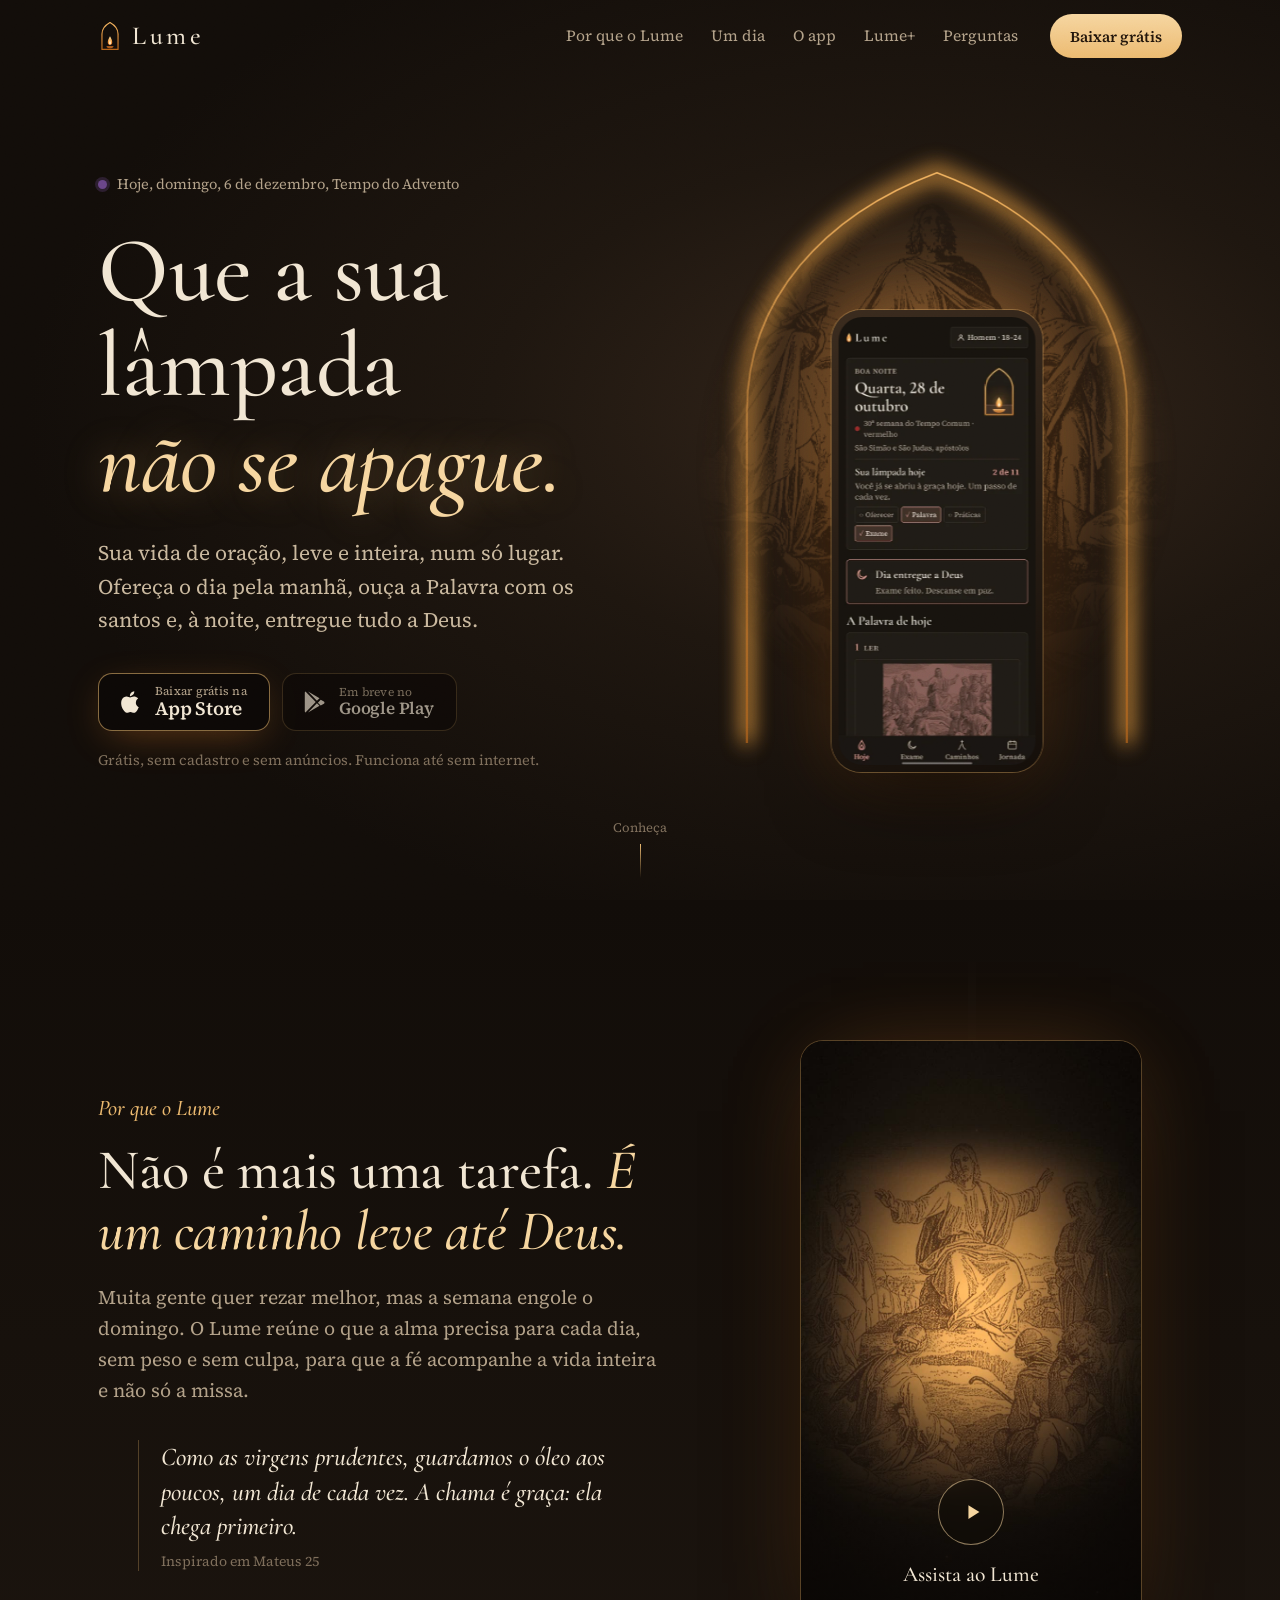
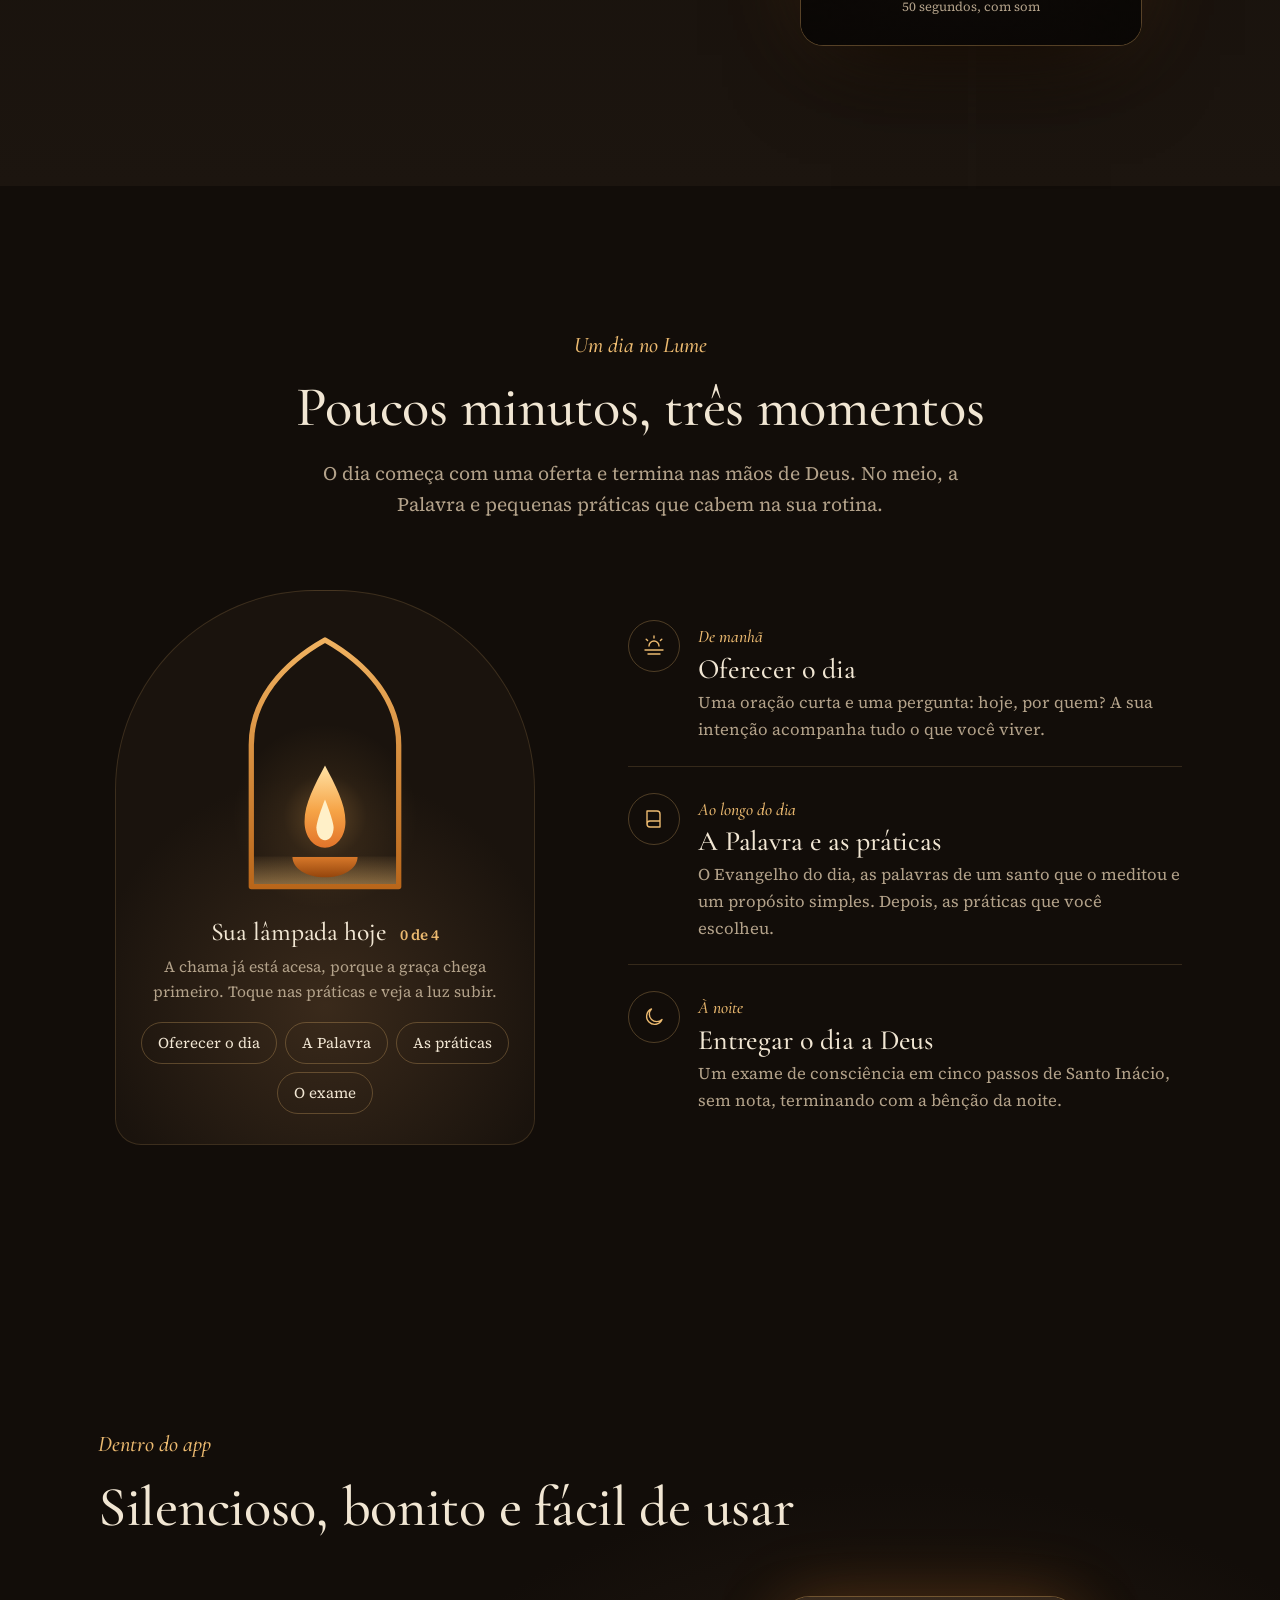
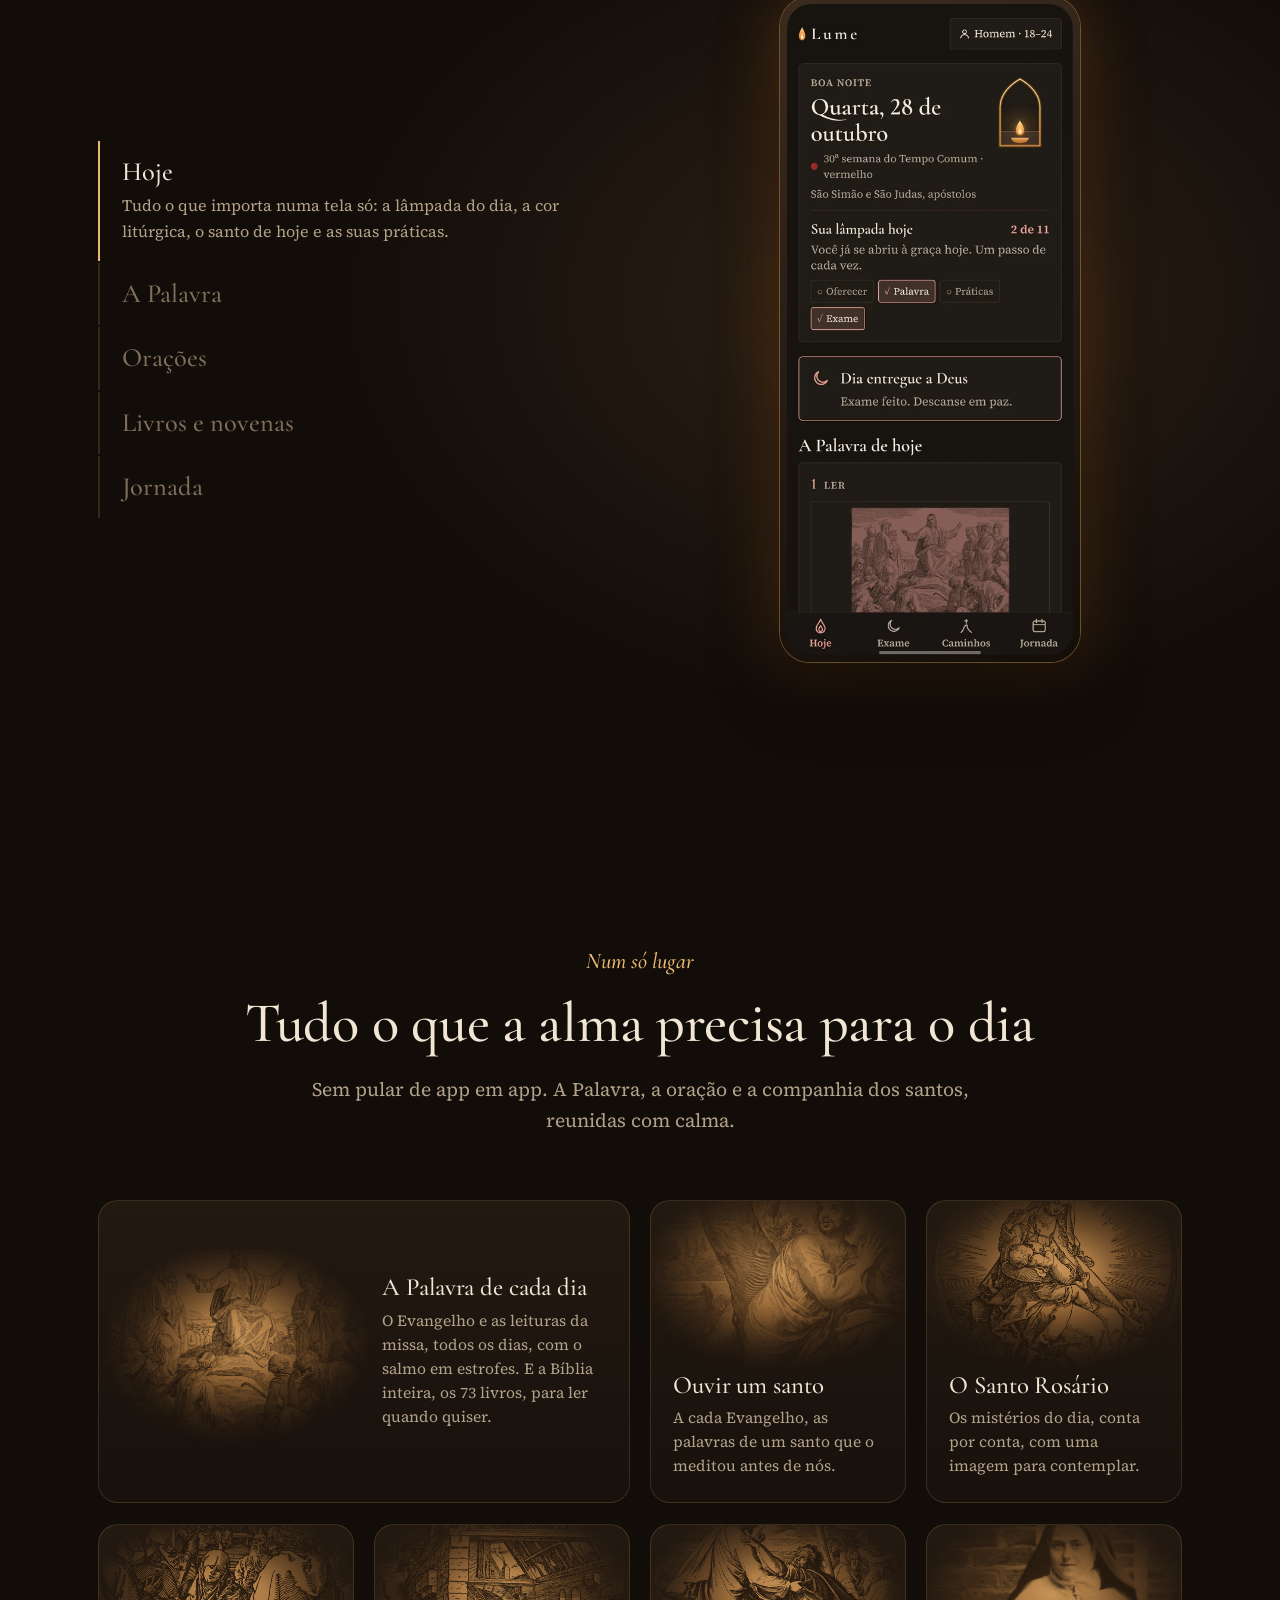
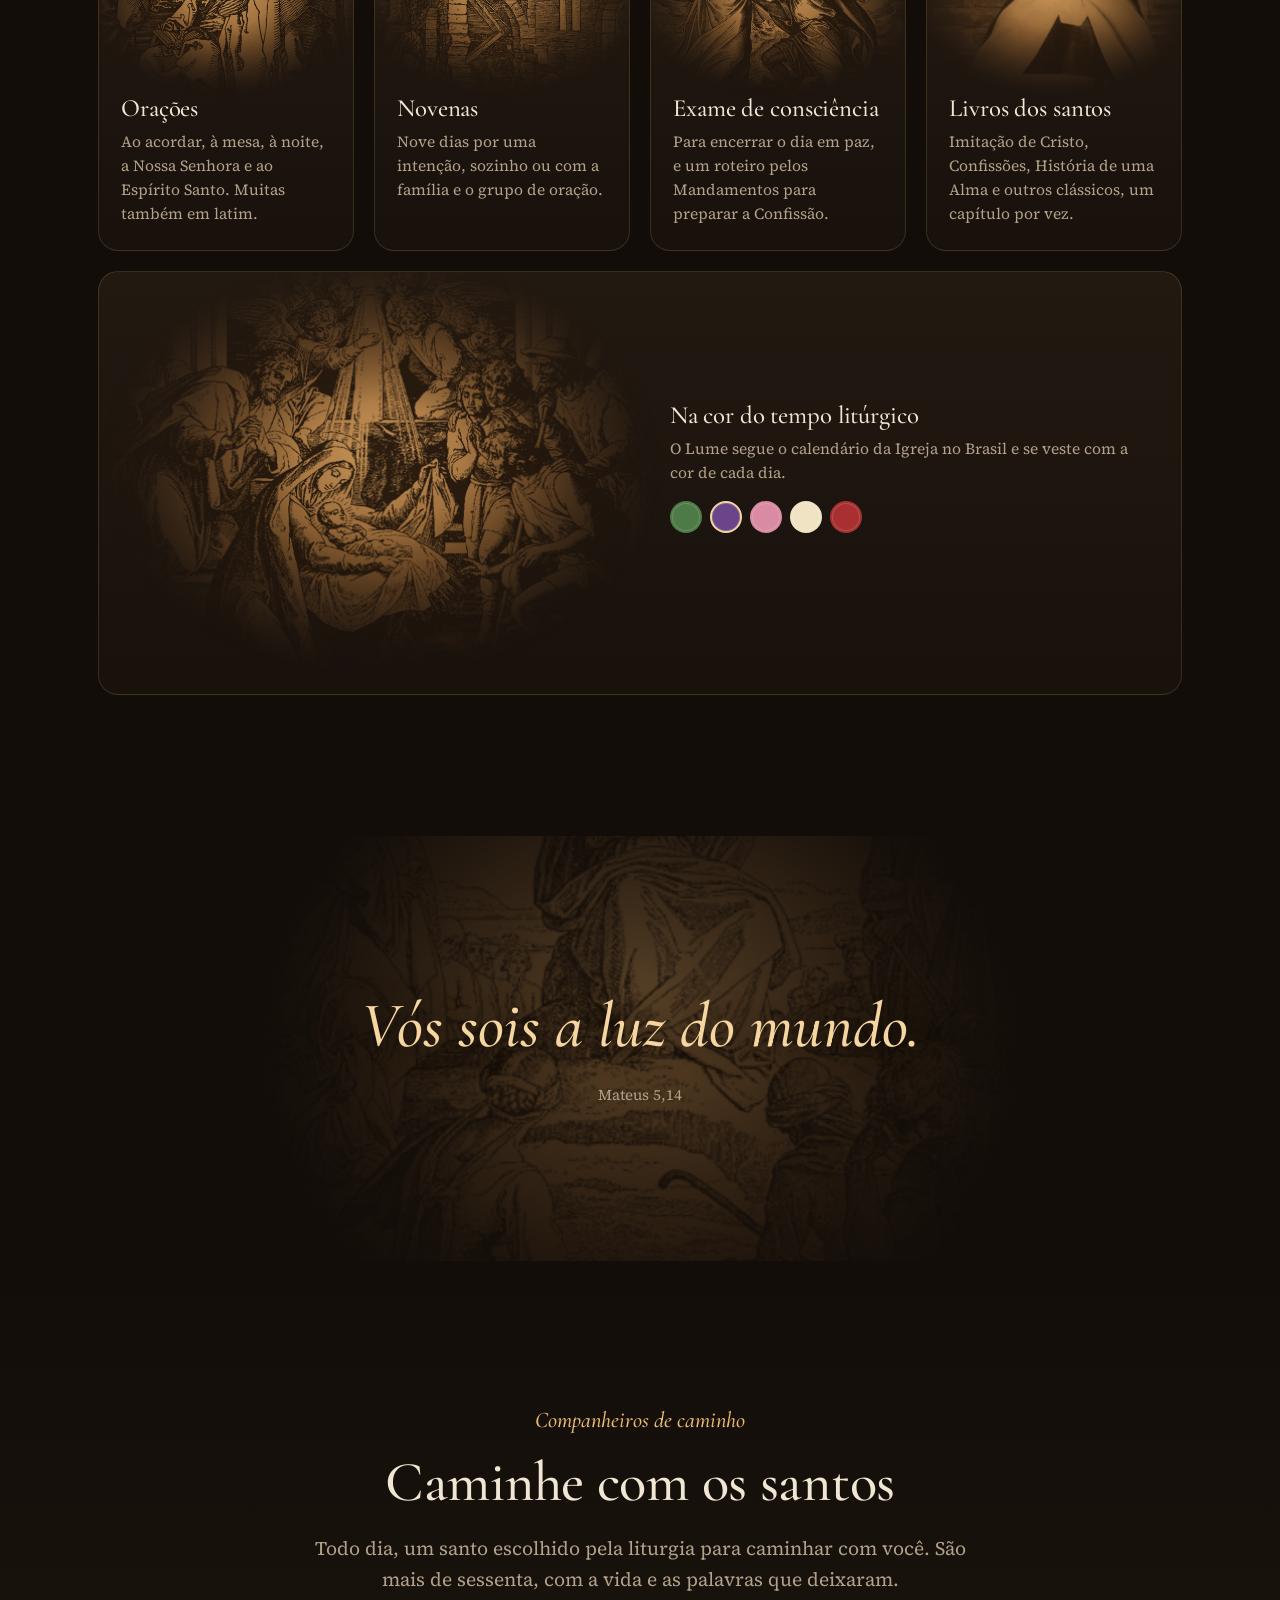
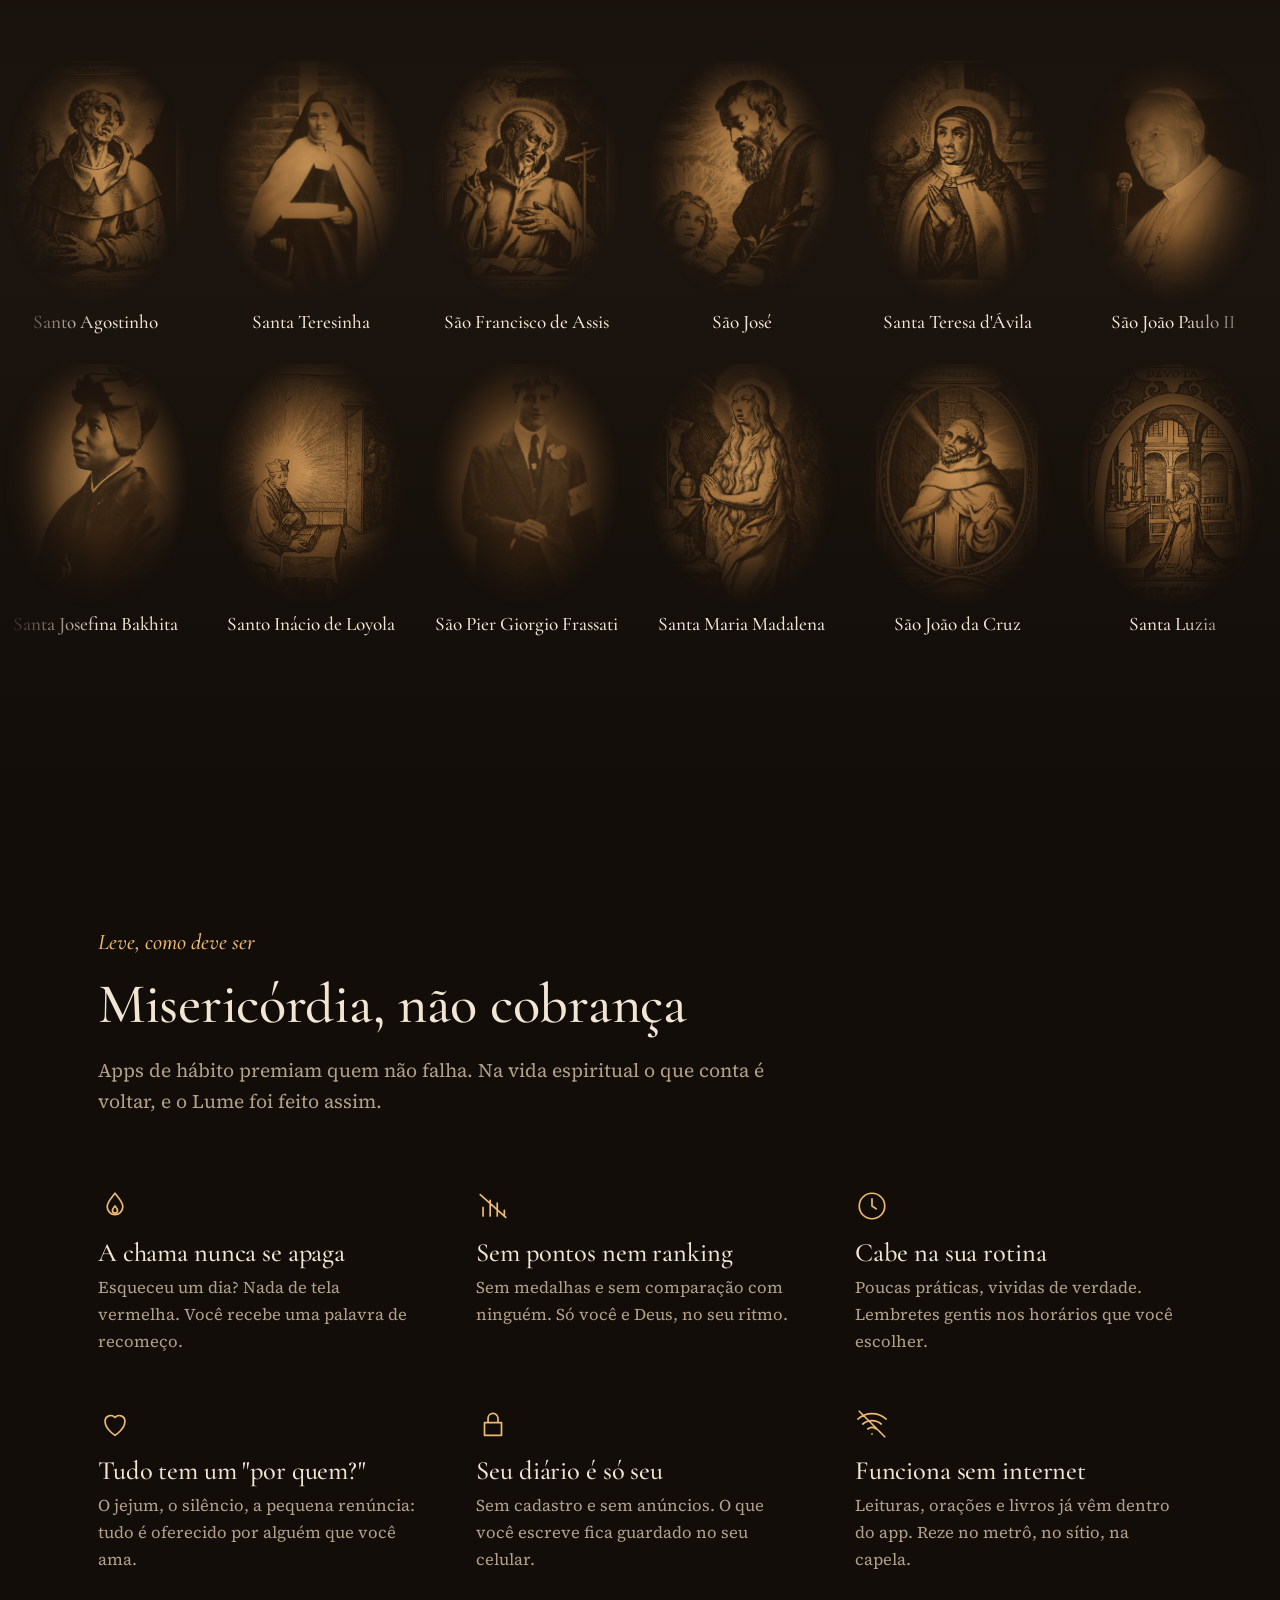
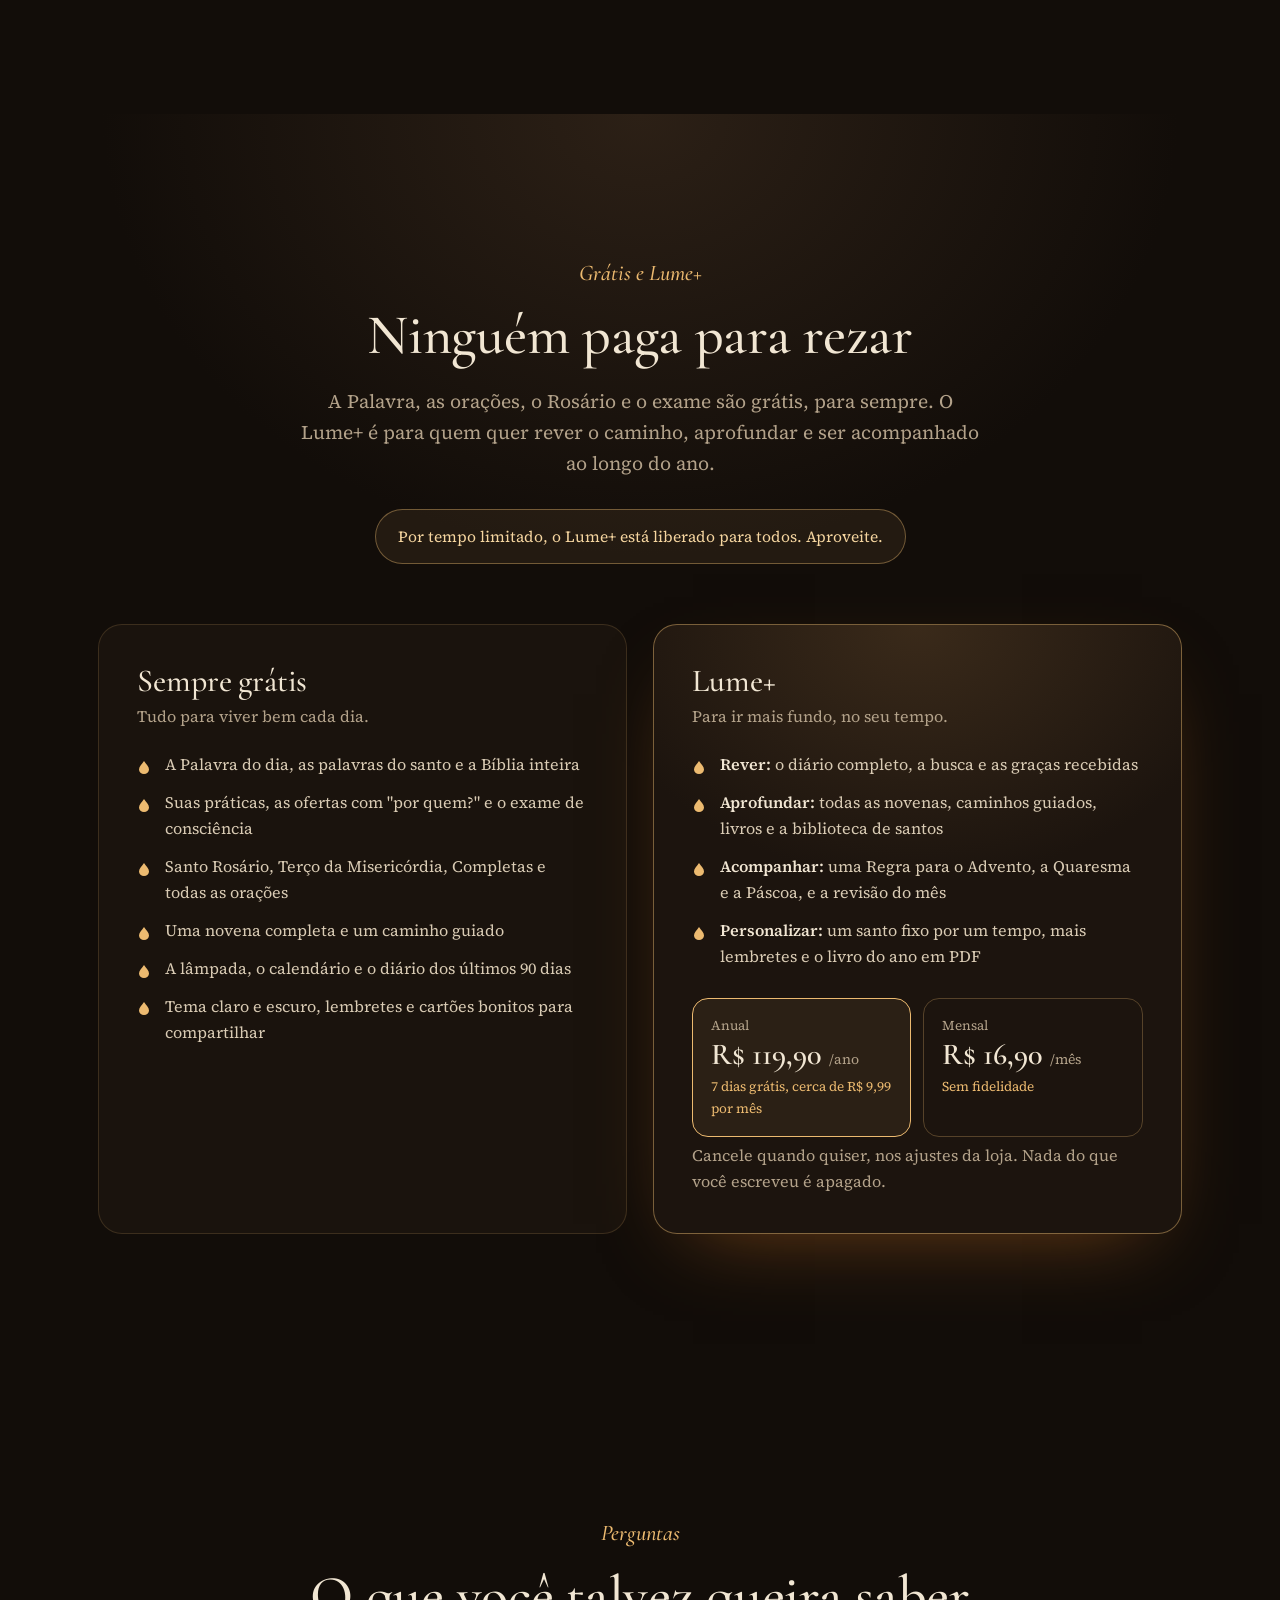
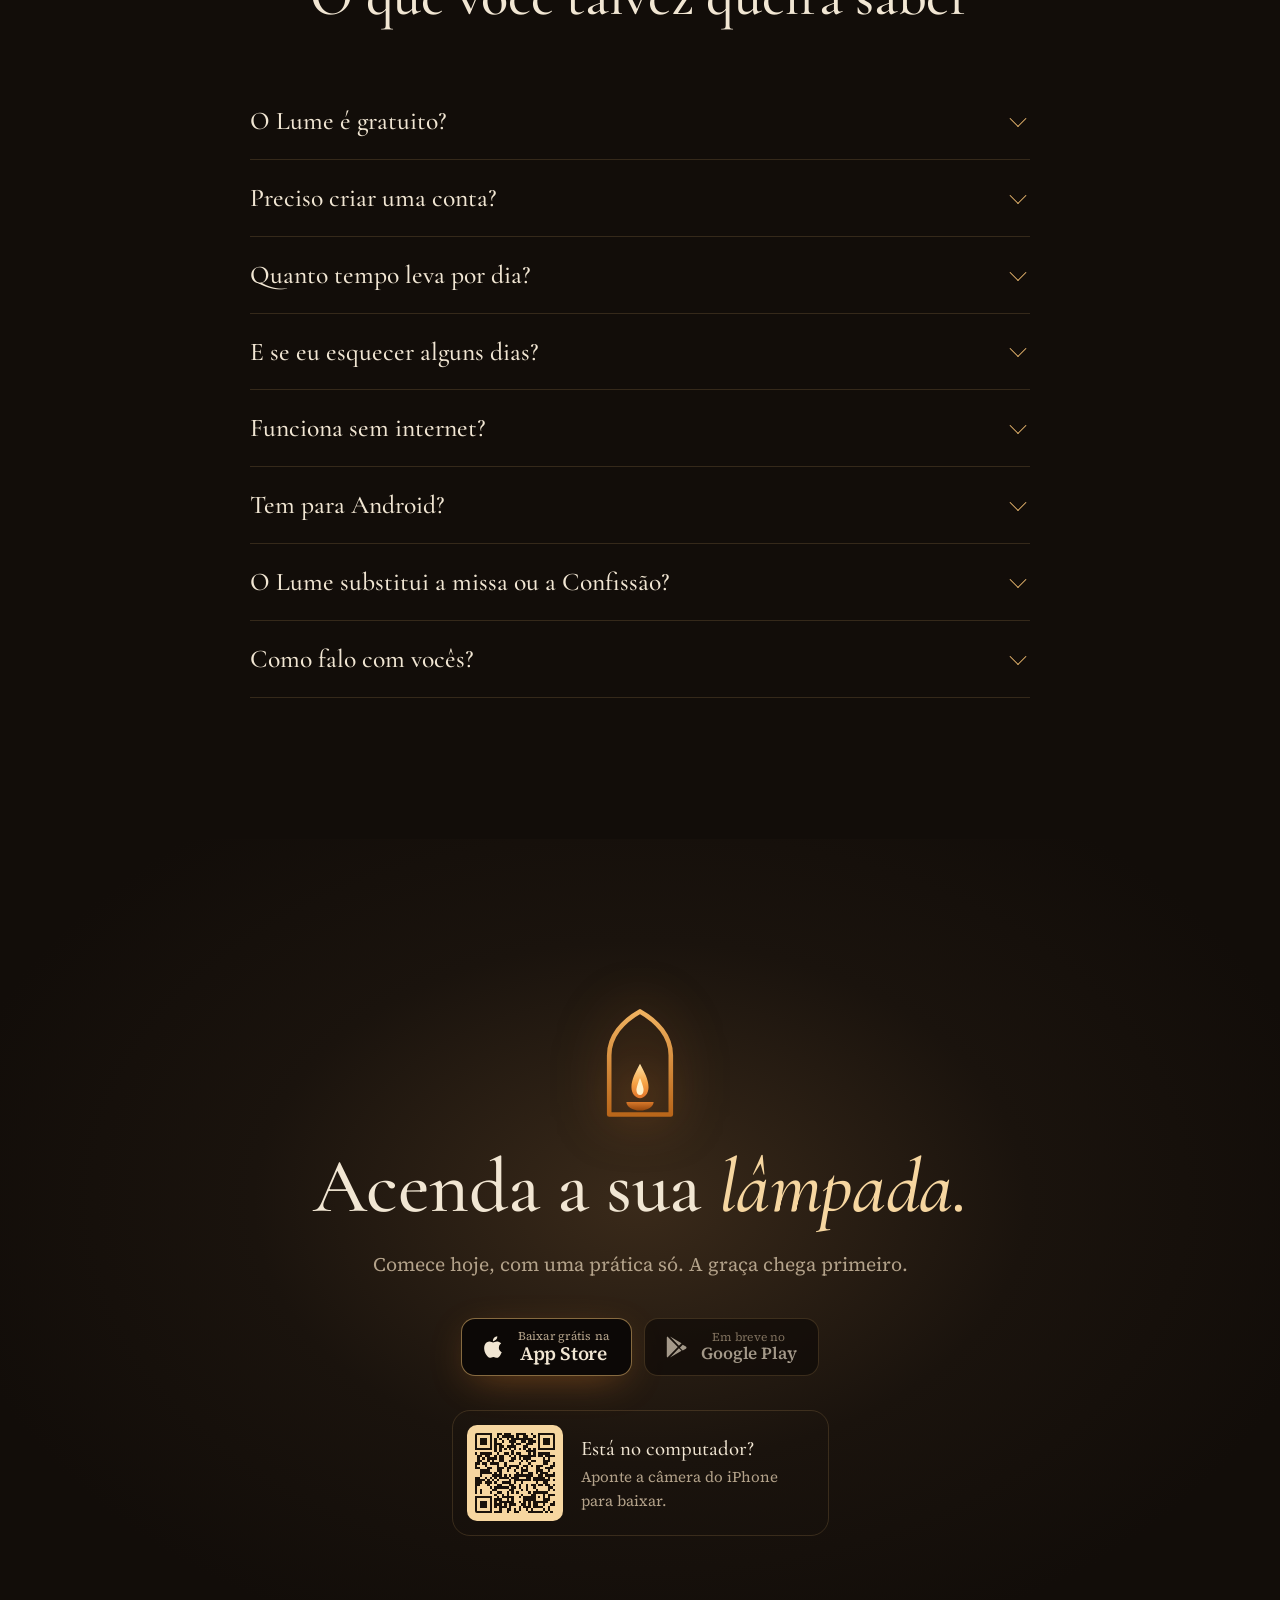
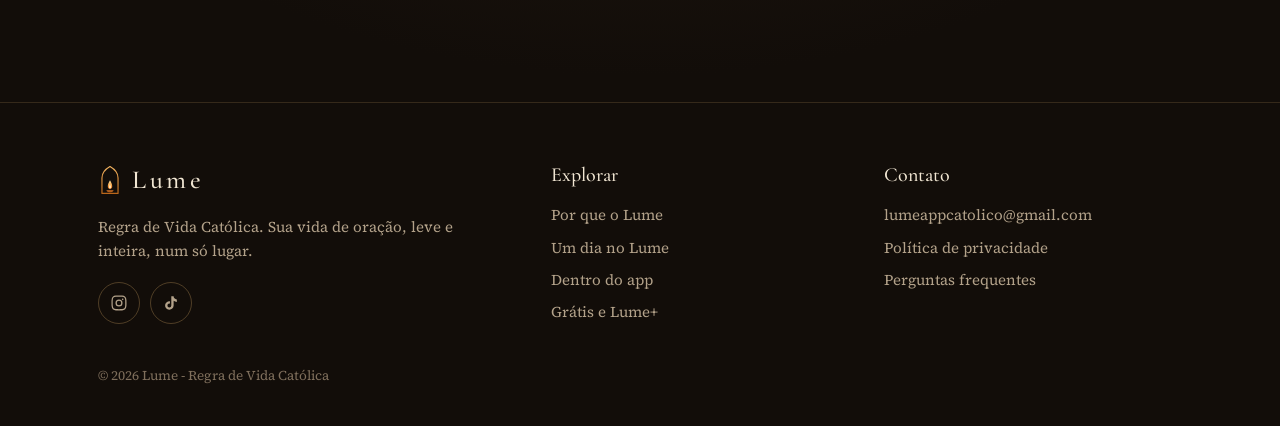
==== novo/index.html @ d645f4be "Prévia do novo site em /novo/ (não indexada) Co-Authored-By: Claude Opus 5.5 <noreply@anthropic.com>" ====
<!doctype html>
<html lang="pt-BR">
<head>
<meta charset="utf-8">
<meta name="viewport" content="width=device-width, initial-scale=1, viewport-fit=cover">
<title>Lume - Regra de Vida Católica</title>
<meta name="description" content="Sua vida de oração, leve e inteira, num só lugar. Ofereça o dia, ouça a Palavra com os santos e, à noite, entregue tudo a Deus. Grátis, sem cadastro e sem anúncios.">
<meta name="robots" content="noindex">
<meta name="theme-color" content="#16100B">
<meta name="color-scheme" content="dark">
<link rel="canonical" href="https://lumecatolico.com.br/">
<meta property="og:type" content="website">
<meta property="og:locale" content="pt_BR">
<meta property="og:title" content="Lume - Regra de Vida Católica">
<meta property="og:description" content="Que a sua lâmpada não se apague. Sua vida de oração, leve e inteira, num só lugar.">
<meta property="og:image" content="https://lumecatolico.com.br/img/og.jpg">
<meta name="twitter:card" content="summary_large_image">
<link rel="icon" href="../favicon.png" type="image/png">
<link rel="apple-touch-icon" href="../apple-touch-icon.png">
<meta name="apple-itunes-app" content="app-id=6828948510">
<link rel="preload" href="../fonts/cormorant-garamond-latin-500-normal.woff2" as="font" type="font/woff2" crossorigin>
<link rel="preload" href="../fonts/source-serif-4-latin-400-normal.woff2" as="font" type="font/woff2" crossorigin>
<style>
@font-face{font-family:"Cormorant";src:url(../fonts/cormorant-garamond-latin-500-normal.woff2) format("woff2");font-weight:500;font-display:swap}
@font-face{font-family:"Cormorant";src:url(../fonts/cormorant-garamond-latin-600-normal.woff2) format("woff2");font-weight:600;font-display:swap}
@font-face{font-family:"Cormorant";src:url(../fonts/cormorant-garamond-latin-500-italic.woff2) format("woff2");font-weight:500;font-style:italic;font-display:swap}
@font-face{font-family:"Source Serif";src:url(../fonts/source-serif-4-latin-400-normal.woff2) format("woff2");font-weight:400;font-display:swap}
@font-face{font-family:"Source Serif";src:url(../fonts/source-serif-4-latin-400-italic.woff2) format("woff2");font-weight:400;font-style:italic;font-display:swap}
@font-face{font-family:"Source Serif";src:url(../fonts/source-serif-4-latin-600-normal.woff2) format("woff2");font-weight:600;font-display:swap}

:root{
  --sombra:#120D09; --madeira:#1C150F; --nicho:#2E2218;
  --creme:#F1E6D3; --pergaminho:#B3A28A; --cinza:#7F6F5C;
  --ambar:#ECBA70; --ouro:#F6D6A0; --chama:#E8822A;
  --fio:rgba(236,186,112,.16); --fio2:rgba(236,186,112,.28);
  --lit:#4E7A47;
  --f-t:"Cormorant",Georgia,serif; --f-c:"Source Serif",Georgia,serif;
  --w:1180px; --pad:clamp(20px,5vw,48px);
  --ease:cubic-bezier(.2,.7,.2,1);
}
*,*::before,*::after{box-sizing:border-box}
html{overflow-x:clip;scroll-behavior:smooth;-webkit-text-size-adjust:100%;scroll-padding-top:76px}
body{margin:0;background:var(--sombra);color:var(--creme);font-family:var(--f-c);font-size:clamp(17px,1.05vw + 12px,19px);line-height:1.62;-webkit-font-smoothing:antialiased;text-rendering:optimizeLegibility;overflow-x:hidden}
body::after{content:"";position:fixed;inset:0;pointer-events:none;z-index:90;opacity:.06;mix-blend-mode:overlay;background-image:url("data:image/svg+xml,%3Csvg xmlns='http://www.w3.org/2000/svg' width='160' height='160'%3E%3Cfilter id='n'%3E%3CfeTurbulence type='fractalNoise' baseFrequency='.9' numOctaves='2' stitchTiles='stitch'/%3E%3C/filter%3E%3Crect width='100%25' height='100%25' filter='url(%23n)'/%3E%3C/svg%3E")}
img,svg,video{display:block;max-width:100%}
a{color:var(--ambar);text-decoration-thickness:1px;text-underline-offset:3px}
a:hover{color:var(--ouro)}
:focus-visible{outline:2px solid var(--ambar);outline-offset:3px;border-radius:6px}
h1,h2,h3{font-family:var(--f-t);font-weight:500;line-height:1.08;margin:0;letter-spacing:-.005em;text-wrap:balance}
p{margin:0}
.wrap{max-width:var(--w);margin-inline:auto;padding-inline:var(--pad)}
.skip{position:absolute;left:-999px;top:8px;z-index:200;background:var(--creme);color:var(--sombra);padding:10px 16px;border-radius:8px}
.skip:focus{left:12px}
.sr{position:absolute;width:1px;height:1px;overflow:hidden;clip:rect(0 0 0 0)}

/* Tipos */
.cap{font-family:var(--f-t);font-style:italic;font-size:clamp(1.15rem,1.2vw + .8rem,1.4rem);color:var(--ambar);margin-bottom:14px;display:block}
.h2{font-size:clamp(2.3rem,4.4vw,3.9rem)}
.h2 i{font-style:italic;color:var(--ouro)}
.lead{color:var(--pergaminho);font-size:clamp(1.05rem,.6vw + .9rem,1.2rem);max-width:36em;margin-top:20px}
section{position:relative}
.sec{padding-block:clamp(84px,11vw,150px)}
.center{text-align:center}.center .lead{margin-inline:auto}

/* Gravura âmbar que se dissolve no fundo */
.grav{position:relative;aspect-ratio:var(--ar,4/3);-webkit-mask-image:radial-gradient(ellipse 50% 50% at 50% 50%,#000 38%,transparent 100%);mask-image:radial-gradient(ellipse 50% 50% at 50% 50%,#000 38%,transparent 100%)}
.grav::before{content:"";position:absolute;inset:0;background:radial-gradient(ellipse 70% 65% at var(--lx,50%) var(--ly,42%),#C99558 0%,#8A5D30 42%,#3A2716 82%);transition:background .9s var(--ease)}
.grav::after{content:"";position:absolute;inset:0;background:#1E130A;opacity:.92;-webkit-mask:var(--img) var(--pos,center)/cover no-repeat;mask:var(--img) var(--pos,center)/cover no-repeat}

/* Botões das lojas */
.lojas{display:flex;flex-wrap:wrap;gap:12px}
.loja{display:inline-flex;align-items:center;gap:12px;min-height:58px;padding:9px 22px 9px 18px;border-radius:14px;background:#0C0806;border:1px solid var(--fio2);color:var(--creme);text-decoration:none;transition:border-color .25s,transform .25s var(--ease),box-shadow .25s}
.loja svg{width:26px;height:26px;fill:currentColor;flex:none}
.loja span{display:flex;flex-direction:column;line-height:1.1}
.loja small{font-size:12px;color:var(--pergaminho);letter-spacing:.02em}
.loja strong{font-family:var(--f-c);font-weight:600;font-size:19px;letter-spacing:-.01em}
.loja.ios{border-color:rgba(236,186,112,.55);box-shadow:0 0 0 0 rgba(236,186,112,0),0 10px 40px -12px rgba(232,130,42,.45)}
.loja.ios:hover{transform:translateY(-2px);border-color:var(--ambar);color:var(--creme);box-shadow:0 14px 50px -10px rgba(232,130,42,.6)}
.loja.breve{opacity:.62;cursor:default}
.loja.breve strong{font-size:17px}

.btn{display:inline-flex;align-items:center;justify-content:center;gap:8px;min-height:44px;padding:10px 20px;border-radius:999px;font:600 15px/1 var(--f-c);text-decoration:none;color:#21150B;background:linear-gradient(180deg,var(--ouro),var(--ambar));border:0;cursor:pointer;transition:filter .2s,transform .2s}
.btn:hover{filter:brightness(1.07);color:#21150B}
.btn.ghost{background:transparent;color:var(--creme);border:1px solid var(--fio2)}
.btn.ghost:hover{border-color:var(--ambar);color:var(--ouro)}

/* Cabeçalho */
.hdr{position:fixed;inset:0 0 auto;z-index:50;transition:background .4s,border-color .4s,backdrop-filter .4s;border-bottom:1px solid transparent}
.hdr.solid{background:rgba(18,13,9,.82);backdrop-filter:blur(14px) saturate(1.2);-webkit-backdrop-filter:blur(14px) saturate(1.2);border-color:var(--fio)}
.hdr .wrap{display:flex;align-items:center;gap:24px;height:72px}
.marca{display:flex;align-items:center;gap:10px;color:var(--creme);text-decoration:none;font-family:var(--f-t);font-size:26px;letter-spacing:.14em}
.marca svg{width:24px;height:30px}
.nav{display:flex;gap:28px;margin-left:auto}
.nav a{color:var(--pergaminho);text-decoration:none;font-size:15.5px;transition:color .2s}
.nav a:hover,.nav a[aria-current]{color:var(--creme)}
.hdr .btn{margin-left:8px}
.burger{display:none;margin-left:auto;width:44px;height:44px;border-radius:12px;background:transparent;border:1px solid var(--fio);color:var(--creme);cursor:pointer}
.burger svg{width:22px;height:22px;margin:auto;stroke:currentColor;fill:none;stroke-width:1.6;stroke-linecap:round}

/* Hero */
.hero{min-height:100svh;display:flex;align-items:center;padding:110px 0 70px;overflow:hidden;background:radial-gradient(ellipse 70% 60% at 72% 46%,#33251A 0%,#1E160F 48%,var(--sombra) 100%)}
.hero-grid{display:grid;grid-template-columns:1.05fr .95fr;gap:clamp(24px,4vw,64px);align-items:center;width:100%}
.hoje{display:inline-flex;align-items:center;gap:10px;font-size:14.5px;color:var(--pergaminho);margin-bottom:26px}
.hoje i{width:9px;height:9px;border-radius:50%;background:var(--lit);box-shadow:0 0 0 3px color-mix(in srgb,var(--lit) 30%,transparent);transition:background .6s}
.hero h1{font-size:clamp(3.1rem,7.2vw,6.4rem);line-height:1.04;font-weight:500}
.hero h1 span{display:block;font-style:italic;color:var(--ouro);text-shadow:0 0 40px rgba(236,186,112,.35)}
.hero .lead{font-size:clamp(1.1rem,.8vw + .9rem,1.3rem);margin-top:26px;max-width:30em;color:#C9B89E}
.hero .lojas{margin-top:36px}
.hero-nota{margin-top:18px;font-size:14.5px;color:var(--cinza)}

.santuario{position:relative;justify-self:center;width:min(100%,520px);aspect-ratio:520/640}
.arco{position:absolute;inset:0 6% 4%;}
.arco svg{width:100%;height:100%;overflow:visible}
.arco .gr{position:absolute;inset:4% -6% 2%;--ar:auto}
.arco .gr .grav{position:absolute;inset:0;aspect-ratio:auto;--ly:38%;opacity:.75}
.fone{position:absolute;width:43%;left:50%;bottom:0;transform:translateX(-50%);border-radius:30px;padding:7px;background:linear-gradient(160deg,#3A2B1E,#140E09);box-shadow:0 0 0 1px rgba(236,186,112,.35),0 30px 80px -20px rgba(0,0,0,.8),0 0 70px -10px rgba(232,130,42,.4)}
.fone img{border-radius:24px;width:100%;height:auto;background:#1a130d}
.brasa{position:absolute;width:3px;height:3px;border-radius:50%;background:#FFC46B;box-shadow:0 0 6px 2px rgba(255,170,80,.6);opacity:0;animation:sobe 9s linear infinite}
@keyframes sobe{0%{opacity:0;transform:translate(0,0)}15%{opacity:.7}100%{opacity:0;transform:translate(var(--dx,10px),-260px)}}

/* Acender: o momento de abertura */
.acende .arco-linha{stroke-dasharray:1400;stroke-dashoffset:1400;animation:traca 2.4s .25s var(--ease) forwards}
.acende .arco-brilho{opacity:0;animation:luz 2s 1.6s ease forwards}
.acende .gr{opacity:0;animation:luz 2.4s 1.1s ease forwards}
.acende .fone{opacity:0;transform:translate(-50%,24px);animation:fone 1.4s 1.5s var(--ease) forwards}
.acende .h-in{opacity:0;transform:translateY(14px);animation:fone2 1.1s var(--d,0s) var(--ease) forwards}
@keyframes traca{to{stroke-dashoffset:0}}
@keyframes luz{to{opacity:1}}
@keyframes fone{to{opacity:1;transform:translate(-50%,0)}}
@keyframes fone2{to{opacity:1;transform:none}}
.desce{position:absolute;left:50%;bottom:22px;transform:translateX(-50%);color:var(--cinza);font-size:13px;text-decoration:none;display:flex;flex-direction:column;align-items:center;gap:6px}
.desce::after{content:"";width:1px;height:34px;background:linear-gradient(var(--ambar),transparent);animation:pulso 2.6s ease-in-out infinite}
@keyframes pulso{50%{opacity:.25}}

/* Proposta */
.proposta{background:linear-gradient(var(--sombra),var(--madeira))}
.prop-grid{display:grid;grid-template-columns:1.15fr .85fr;gap:clamp(40px,7vw,100px);align-items:center}
.parabola{margin-top:34px;padding-left:22px;border-left:1px solid var(--fio2);font-family:var(--f-t);font-style:italic;font-size:clamp(1.3rem,1.4vw + .8rem,1.6rem);line-height:1.35;color:var(--creme);max-width:28em}
.parabola small{display:block;margin-top:8px;font-family:var(--f-c);font-style:normal;font-size:14px;color:var(--cinza)}
.video{position:relative;width:min(100%,340px);margin-inline:auto;aspect-ratio:9/16;border-radius:22px;overflow:hidden;background:#0d0906;box-shadow:0 0 0 1px var(--fio2),0 40px 90px -30px rgba(0,0,0,.9),0 0 90px -30px rgba(232,130,42,.45)}
.video img,.video video{width:100%;height:100%;object-fit:cover}
.video button{position:absolute;inset:0;border:0;background:linear-gradient(transparent 55%,rgba(10,7,5,.85));cursor:pointer;color:var(--creme);display:flex;flex-direction:column;align-items:center;justify-content:flex-end;gap:12px;padding:28px;font:inherit}
.video .play{width:66px;height:66px;border-radius:50%;display:grid;place-items:center;background:rgba(18,13,9,.55);border:1px solid rgba(246,214,160,.55);backdrop-filter:blur(6px);transition:transform .3s var(--ease),background .3s}
.video button:hover .play{transform:scale(1.07);background:rgba(232,130,42,.35)}
.video .play svg{width:22px;height:22px;fill:var(--ouro);margin-left:4px}
.video b{font-family:var(--f-t);font-weight:500;font-size:1.35rem}
.video small{font-size:13px;color:var(--pergaminho);margin-top:-8px}

/* Um dia */
.dia-grid{display:grid;grid-template-columns:.9fr 1.1fr;gap:clamp(40px,6vw,90px);align-items:center;margin-top:clamp(40px,6vw,70px)}
.lamparina{position:relative;padding:28px 24px 30px;border-radius:200px 200px 26px 26px;background:radial-gradient(ellipse 80% 60% at 50% 75%,#3A2A1B,#1A130D 70%);border:1px solid var(--fio);text-align:center;max-width:420px;margin-inline:auto;width:100%}
.lamparina svg.lp{width:min(62%,220px);margin:8px auto 0;overflow:visible}
.lamparina h3{font-size:1.6rem;margin-top:18px}
.lamparina h3 b{font-family:var(--f-c);font-weight:600;font-size:15px;color:var(--ambar);margin-left:8px;vertical-align:middle}
.lamparina p{font-size:15.5px;color:var(--pergaminho);margin-top:8px;min-height:3.2em}
.chips{display:flex;flex-wrap:wrap;justify-content:center;gap:8px;margin-top:18px}
.chip{min-height:42px;padding:8px 16px;border-radius:999px;border:1px solid var(--fio2);background:transparent;color:var(--creme);font:15px var(--f-c);cursor:pointer;transition:all .3s}
.chip:hover{border-color:var(--ambar)}
.chip[aria-pressed=true]{background:rgba(236,186,112,.16);border-color:var(--ambar);color:var(--ouro)}
.chip[aria-pressed=true]::before{content:"✓ ";}
.flama{transform-origin:50px 100px;animation:treme 3.2s ease-in-out infinite}
@keyframes treme{0%,100%{transform:scale(1,1) skewX(0)}30%{transform:scale(.97,1.03) skewX(-1.5deg)}60%{transform:scale(1.02,.98) skewX(1deg)}}
.lp .luz{transition:transform 1.4s var(--ease),opacity 1.4s;transform-origin:50px 118px}
.momentos{list-style:none;margin:0;padding:0;display:grid;gap:4px}
.momentos li{display:grid;grid-template-columns:52px 1fr;gap:18px;padding:22px 0;border-bottom:1px solid var(--fio)}
.momentos li:last-child{border-bottom:0}
.momentos .ic{width:52px;height:52px;border-radius:50%;border:1px solid var(--fio2);display:grid;place-items:center;color:var(--ambar)}
.momentos .ic svg{width:24px;height:24px;stroke:currentColor;fill:none;stroke-width:1.4;stroke-linecap:round;stroke-linejoin:round}
.momentos small{font-family:var(--f-t);font-style:italic;color:var(--ambar);font-size:1.1rem}
.momentos h3{font-size:1.75rem;margin:2px 0 6px}
.momentos p{color:var(--pergaminho);font-size:16.5px}

/* Dentro do app */
.app{background:radial-gradient(ellipse 60% 50% at 70% 55%,#2C2016,var(--sombra) 75%)}
.tour>*{min-width:0}
.tour{display:grid;grid-template-columns:1fr 1fr;gap:clamp(30px,6vw,90px);align-items:center;margin-top:clamp(36px,5vw,60px)}
.abas{display:grid;gap:2px;list-style:none;margin:0;padding:0}
.aba{display:block;width:100%;text-align:left;background:transparent;border:0;border-left:2px solid var(--fio);padding:16px 0 16px 22px;color:var(--cinza);cursor:pointer;font:inherit;transition:color .3s,border-color .3s}
.aba b{display:block;font-family:var(--f-t);font-weight:500;font-size:1.65rem;line-height:1.15;color:inherit;transition:color .3s}
.aba span{display:block;font-size:16px;color:var(--pergaminho);max-height:0;overflow:hidden;opacity:0;transition:max-height .6s var(--ease),opacity .5s,margin .5s}
.aba[aria-selected=true]{border-color:var(--ambar);color:var(--creme)}
.aba[aria-selected=true] span{max-height:9em;opacity:1;margin-top:6px}
.aba:hover{color:var(--creme)}
.vitrine{position:relative;display:flex;justify-content:center;touch-action:pan-y}
.vitrine::before{content:"";position:absolute;width:80%;aspect-ratio:1;top:50%;left:50%;transform:translate(-50%,-50%);background:radial-gradient(circle,color-mix(in srgb,var(--chama) 45%,transparent),transparent 65%);filter:blur(30px);opacity:.55}
.vitrine .fone{position:relative;left:auto;bottom:auto;transform:none;width:min(300px,72vw)}
.telas{position:relative;border-radius:24px;overflow:hidden;aspect-ratio:480/1091}
.telas img{position:absolute;inset:0;width:100%;height:100%;object-fit:cover;opacity:0;transition:opacity .7s ease}
.telas img.on{opacity:1}
.pontos{display:none;justify-content:center;gap:8px;margin-top:22px}
.pontos button{width:8px;height:8px;border-radius:50%;border:0;padding:0;background:var(--fio2);cursor:pointer;transition:all .3s}
.pontos button[aria-current=true]{background:var(--ambar);width:24px;border-radius:4px}

/* Tudo num só lugar */
.tudo-grid{display:grid;grid-template-columns:repeat(4,1fr);gap:clamp(14px,1.6vw,22px);margin-top:clamp(40px,5vw,64px)}
.peca{position:relative;border-radius:20px;background:linear-gradient(180deg,#221911,#18110C);border:1px solid var(--fio);overflow:hidden;display:flex;flex-direction:column}
.peca .grav{--ar:16/11;margin:-6% -6% 0;-webkit-mask-image:radial-gradient(ellipse 50% 50% at 50% 46%,#000 30%,transparent 100%);mask-image:radial-gradient(ellipse 50% 50% at 50% 46%,#000 30%,transparent 100%)}
.peca div.tx{padding:4px 22px 24px;margin-top:-14px;position:relative}
.peca h3{font-size:1.55rem}
.peca p{font-size:15.5px;color:var(--pergaminho);margin-top:8px;line-height:1.55}
.peca.larga{grid-column:span 2;flex-direction:row;align-items:center}
.peca.cheia{grid-column:1/-1}.peca.cheia .grav{flex-basis:38%;--ar:16/9}
.peca.larga .grav{flex:0 0 52%;margin:0;--ar:4/3}
.peca.larga div.tx{margin:0;padding:28px 28px 28px 8px}
.cores{display:flex;gap:8px;margin-top:16px;flex-wrap:wrap}
.cor{width:32px;height:32px;border-radius:50%;border:2px solid transparent;background:var(--c);cursor:pointer;box-shadow:inset 0 0 0 1px rgba(255,255,255,.15);transition:transform .2s,border-color .2s}
.cor:hover{transform:scale(1.1)}
.cor[aria-pressed=true]{border-color:var(--ouro)}
.cor-nota{font-size:14px;color:var(--cinza);margin-top:10px;min-height:1.5em}

/* Versículo */
.versiculo{padding-block:clamp(90px,12vw,170px);overflow:hidden;text-align:center}
.versiculo .grav{position:absolute;left:50%;top:50%;width:min(1100px,140vw);transform:translate(-50%,-50%);--ar:560/479;opacity:.38;-webkit-mask-image:radial-gradient(ellipse 50% 50% at 50% 50%,#000 10%,transparent 72%);mask-image:radial-gradient(ellipse 50% 50% at 50% 50%,#000 10%,transparent 72%)}
.versiculo blockquote{position:relative;margin:0 auto;max-width:18em;font-family:var(--f-t);font-style:italic;font-size:clamp(2.2rem,5vw,4.2rem);line-height:1.12;color:var(--ouro);text-shadow:0 2px 30px rgba(0,0,0,.7)}
.versiculo cite{position:relative;display:block;margin-top:22px;font-style:normal;font-size:15px;color:var(--pergaminho)}

/* Santos */
.santos{overflow:hidden;background:linear-gradient(var(--sombra),var(--madeira) 50%,var(--sombra))}
.faixa{display:flex;gap:clamp(16px,2vw,26px);width:max-content;animation:anda 70s linear infinite;padding-block:6px}
.faixa.volta{animation-direction:reverse;animation-duration:80s;margin-top:18px}
.trilho:hover .faixa,.trilho:focus-within .faixa{animation-play-state:paused}
@keyframes anda{to{transform:translateX(-50%)}}
.trilho{margin-top:clamp(40px,5vw,60px);-webkit-mask-image:linear-gradient(90deg,transparent,#000 8%,#000 92%,transparent);mask-image:linear-gradient(90deg,transparent,#000 8%,#000 92%,transparent)}
.santo{width:clamp(150px,15vw,190px);text-align:center}
.santo .grav{--ar:3/4;-webkit-mask-image:radial-gradient(ellipse 50% 50% at 50% 46%,#000 42%,transparent 100%);mask-image:radial-gradient(ellipse 50% 50% at 50% 46%,#000 42%,transparent 100%)}
.santo b{display:block;font-family:var(--f-t);font-weight:500;font-size:1.2rem;line-height:1.2;margin-top:-4px;color:var(--creme)}

/* Leve */
.leve-grid{display:grid;grid-template-columns:repeat(3,1fr);gap:clamp(36px,4vw,56px) clamp(28px,4vw,60px);margin-top:clamp(44px,6vw,72px)}
.leve svg{width:34px;height:34px;stroke:var(--ambar);fill:none;stroke-width:1.2;stroke-linecap:round;stroke-linejoin:round}
.leve h3{font-size:1.65rem;margin-top:16px}
.leve p{color:var(--pergaminho);margin-top:8px;font-size:16.5px}

/* Lume+ */
.plus{background:radial-gradient(ellipse 60% 50% at 50% 0%,#2C2016,var(--sombra) 70%)}
.aviso{display:flex;gap:14px;align-items:center;justify-content:center;flex-wrap:wrap;margin:30px auto 0;padding:14px 22px;border-radius:999px;border:1px solid rgba(236,186,112,.4);background:rgba(236,186,112,.08);width:fit-content;max-width:100%;font-size:15.5px;color:var(--ouro);text-align:center}
.plus-grid{display:grid;grid-template-columns:1fr 1fr;gap:clamp(18px,2vw,28px);margin-top:clamp(40px,5vw,60px);align-items:stretch}
.caixa{border-radius:24px;border:1px solid var(--fio);background:#1A130D;padding:clamp(26px,3vw,40px)}
.caixa.dourada{border-color:rgba(236,186,112,.45);background:radial-gradient(ellipse 90% 60% at 50% 0%,#3A2A1A,#1C140E 70%);box-shadow:0 30px 80px -40px rgba(232,130,42,.5)}
.caixa h3{font-size:2rem}
.caixa>p{color:var(--pergaminho);margin-top:6px;font-size:16px}
.lista{list-style:none;margin:22px 0 0;padding:0;display:grid;gap:12px}
.lista li{position:relative;padding-left:28px;font-size:16px;color:#D9CBB4}
.lista li::before{content:"";position:absolute;left:2px;top:.55em;width:10px;height:13px;background:var(--ambar);-webkit-mask:url("data:image/svg+xml,%3Csvg xmlns='http://www.w3.org/2000/svg' viewBox='0 0 10 13'%3E%3Cpath d='M5 0C7 3 10 5.6 10 8.4A5 4.6 0 0 1 0 8.4C0 5.6 3 3 5 0z'/%3E%3C/svg%3E") center/contain no-repeat;mask:url("data:image/svg+xml,%3Csvg xmlns='http://www.w3.org/2000/svg' viewBox='0 0 10 13'%3E%3Cpath d='M5 0C7 3 10 5.6 10 8.4A5 4.6 0 0 1 0 8.4C0 5.6 3 3 5 0z'/%3E%3C/svg%3E") center/contain no-repeat}
.lista li b{color:var(--creme);font-weight:600}
.precos{display:grid;grid-template-columns:1fr 1fr;gap:12px;margin-top:28px}
.preco{border-radius:16px;border:1px solid var(--fio2);padding:16px 18px;position:relative}
.preco.melhor{border-color:var(--ambar);background:rgba(236,186,112,.07)}
.preco small{display:block;font-size:13.5px;color:var(--pergaminho)}
.preco strong{display:block;font-family:var(--f-t);font-weight:600;font-size:1.9rem;line-height:1.1;margin-top:2px}
.preco strong em{font-style:normal;font-family:var(--f-c);font-weight:400;font-size:14px;color:var(--pergaminho)}
.preco span{display:block;font-size:13.5px;color:var(--ambar);margin-top:4px}
.letra{font-size:14px;color:var(--cinza);margin-top:18px}

/* Perguntas */
.faq{max-width:780px;margin:clamp(36px,5vw,56px) auto 0}
.faq details{border-bottom:1px solid var(--fio)}
.faq summary{list-style:none;cursor:pointer;padding:22px 44px 22px 0;position:relative;font-family:var(--f-t);font-size:clamp(1.3rem,1vw + 1rem,1.6rem);line-height:1.25}
.faq summary::-webkit-details-marker{display:none}
.faq summary::after{content:"";position:absolute;right:6px;top:50%;width:12px;height:12px;border-right:1.5px solid var(--ambar);border-bottom:1.5px solid var(--ambar);transform:translateY(-70%) rotate(45deg);transition:transform .35s var(--ease)}
.faq details[open] summary::after{transform:translateY(-30%) rotate(-135deg)}
.faq .r{padding:0 0 24px;color:var(--pergaminho);font-size:16.5px;max-width:40em}

/* Final */
.final{padding-block:clamp(100px,13vw,180px);text-align:center;overflow:hidden;background:radial-gradient(ellipse 55% 55% at 50% 42%,#3A2A1A,#1A130D 55%,var(--sombra))}
.final svg.lg{width:92px;height:114px;margin:0 auto 26px;filter:drop-shadow(0 0 24px rgba(232,130,42,.55))}
.final h2{font-size:clamp(2.8rem,6vw,5rem)}
.final h2 span{font-style:italic;color:var(--ouro)}
.final .lead{margin-inline:auto}
.final .lojas{justify-content:center;margin-top:38px}
.qr{display:inline-flex;align-items:center;gap:18px;margin-top:34px;padding:14px 22px 14px 14px;border-radius:18px;border:1px solid var(--fio);text-align:left}
.qr img{width:96px;height:96px;background:var(--ouro);padding:8px;border-radius:10px}
.qr p{font-size:15px;color:var(--pergaminho);max-width:15em}
.qr b{color:var(--creme);display:block;font-family:var(--f-t);font-weight:500;font-size:1.3rem}

footer{border-top:1px solid var(--fio);padding:56px 0 calc(40px + env(safe-area-inset-bottom));font-size:15px;color:var(--pergaminho)}
.rodape{display:grid;grid-template-columns:1.4fr 1fr 1fr;gap:36px}
footer h4{font-family:var(--f-t);font-weight:500;font-size:1.25rem;color:var(--creme);margin:0 0 12px}
footer ul{list-style:none;margin:0;padding:0;display:grid;gap:8px}
footer a{color:var(--pergaminho);text-decoration:none}
footer a:hover{color:var(--ouro)}
.redes{display:flex;gap:10px;margin-top:18px}
.redes a{width:42px;height:42px;border-radius:50%;border:1px solid var(--fio2);display:grid;place-items:center}
.redes svg{width:18px;height:18px;fill:currentColor}
.copy{margin-top:40px;font-size:13.5px;color:var(--cinza)}

/* Barra de download no celular */
.barra{position:fixed;left:12px;right:12px;bottom:calc(12px + env(safe-area-inset-bottom));z-index:60;display:none;align-items:center;gap:12px;padding:10px 10px 10px 14px;border-radius:18px;background:rgba(24,17,12,.92);backdrop-filter:blur(14px);-webkit-backdrop-filter:blur(14px);border:1px solid var(--fio2);box-shadow:0 18px 50px -10px rgba(0,0,0,.8);transform:translateY(140%);transition:transform .5s var(--ease)}
.barra.on{transform:none}
.barra img{width:40px;height:40px;border-radius:10px}
.barra p{flex:1;line-height:1.2;font-size:14px;color:var(--pergaminho)}
.barra p b{display:block;color:var(--creme);font-family:var(--f-t);font-weight:600;font-size:1.15rem}

/* Aparecer ao rolar (discreto) */
.rv{opacity:0;transform:translateY(16px);transition:opacity 1s var(--ease),transform 1s var(--ease);transition-delay:var(--d,0s)}
.rv.in{opacity:1;transform:none}
.no-js .rv{opacity:1;transform:none}

/* Menu no celular */
@media (max-width:980px){
  .nav{position:fixed;inset:72px 0 auto;flex-direction:column;gap:0;padding:12px var(--pad) 28px;background:rgba(18,13,9,.97);backdrop-filter:blur(14px);border-bottom:1px solid var(--fio);transform:translateY(-12px);opacity:0;visibility:hidden;transition:all .35s var(--ease)}
  .nav.open{transform:none;opacity:1;visibility:visible}
  .nav a{padding:14px 0;font-family:var(--f-t);font-size:1.6rem;color:var(--creme);border-bottom:1px solid var(--fio)}
  .burger{display:grid;margin-left:12px}
  .hdr .btn{margin-left:auto}
}
@media (max-width:1060px){
  .tudo-grid{grid-template-columns:repeat(2,1fr)}
  .peca.larga{grid-column:span 2}
}
@media (max-width:900px){
  .hero{min-height:auto;padding-top:104px}
  .hero-grid{grid-template-columns:1fr;text-align:center}
  .hoje{justify-content:center}
  .hero .lead{margin-inline:auto}
  .hero .lojas{justify-content:center}
  .santuario{width:min(86%,420px);margin-top:20px}
  .desce{display:none}
  .prop-grid,.dia-grid{grid-template-columns:1fr}
  .tour{grid-template-columns:1fr}
  .abas{display:flex;overflow-x:auto;gap:8px;scroll-snap-type:x mandatory;padding-bottom:6px;margin-inline:calc(var(--pad) * -1);padding-inline:var(--pad);scrollbar-width:none}
  .abas::-webkit-scrollbar{display:none}
  .abas li{flex:none;scroll-snap-align:start}
  .aba{border:1px solid var(--fio2);border-radius:999px;padding:10px 18px}
  .aba b{font-size:1.15rem;font-family:var(--f-c);font-weight:400}
  .aba span{display:none}
  .aba[aria-selected=true]{background:rgba(236,186,112,.14)}
  .legenda{text-align:center;color:var(--pergaminho);font-size:16px;max-width:30em;margin:22px auto 0;min-height:3.2em}
  .pontos{display:flex}
  .leve-grid{grid-template-columns:1fr 1fr}
  .plus-grid{grid-template-columns:1fr}
  .rodape{grid-template-columns:1fr 1fr}
  .rodape>div:first-child{grid-column:1/-1}
  .qr{display:none}
}
@media (min-width:901px){.legenda{display:none}}
@media (max-width:620px){
  .hdr .btn{display:none}
  .tudo-grid{grid-template-columns:1fr;gap:12px}
  .peca,.peca.larga,.peca.cheia{grid-column:auto;flex-direction:row;align-items:center}
  .peca .grav,.peca.larga .grav,.peca.cheia .grav{flex:0 0 36%;width:auto;margin:0 -2% 0 -4%;--ar:1/1}
  .peca div.tx,.peca.larga div.tx{margin:0;padding:18px 18px 18px 6px}
  .peca h3{font-size:1.35rem}.peca p{font-size:15px;margin-top:4px}
  .peca.cheia{flex-wrap:wrap}.peca.cheia div.tx{flex:1}
  footer{padding-bottom:calc(110px + env(safe-area-inset-bottom))}
  .hoje{justify-content:center}
  .leve-grid{grid-template-columns:1fr;gap:34px}
  .leve{display:grid;grid-template-columns:40px 1fr;column-gap:16px}
  .leve h3{margin-top:0;font-size:1.5rem}
  .leve p{grid-column:2}
  .precos{grid-template-columns:1fr}
  .barra{display:flex}
  .final .lojas{flex-direction:column;align-items:center}
  .loja{width:min(100%,280px)}
  .hero .lojas{flex-direction:column;align-items:center}
}
@media (prefers-reduced-motion:reduce){
  *,*::before,*::after{animation-duration:.01ms!important;animation-iteration-count:1!important;transition-duration:.01ms!important}
  .faixa{animation:none!important}
  .trilho{overflow-x:auto}
  .brasa{display:none}
  html{scroll-behavior:auto}
}
</style>
<script>document.documentElement.className='js'</script>
</head>
<body>
<a class="skip" href="#conteudo">Ir para o conteúdo</a>

<svg width="0" height="0" style="position:absolute" aria-hidden="true">
  <defs>
    <linearGradient id="gArco" x1="0" y1="0" x2="0" y2="1"><stop offset="0" stop-color="#F0B260"/><stop offset="1" stop-color="#B9661A"/></linearGradient>
    <linearGradient id="gTaca" x1="0" y1="0" x2="0" y2="1"><stop offset="0" stop-color="#D7782A"/><stop offset="1" stop-color="#94450C"/></linearGradient>
    <linearGradient id="gChama" x1="0" y1="0" x2="0" y2="1"><stop offset="0" stop-color="#FFE3A6"/><stop offset=".55" stop-color="#F6A447"/><stop offset="1" stop-color="#E2742A"/></linearGradient>
    <symbol id="lampada" viewBox="0 0 100 124">
      <path d="M16.5 118V53.6C16.5 33 31 16.6 50 5.9C69 16.6 83.5 33 83.5 53.6V118Z" fill="none" stroke="url(#gArco)" stroke-width="5" stroke-linejoin="round"/>
      <path d="M35.2 104.5H64.8C64.8 109.6 58.4 113.8 50 113.8C41.6 113.8 35.2 109.6 35.2 104.5Z" fill="url(#gTaca)"/>
      <path d="M50 62.9C54.6 71.7 59.3 80 59.3 88.5C59.3 95.4 55.1 100.3 50 100.3C44.9 100.3 40.7 95.4 40.7 88.5C40.7 80 45.4 71.7 50 62.9Z" fill="url(#gChama)"/>
      <path d="M50 78.4C51.8 82.8 53.9 89.3 53.9 91C53.9 94.6 52.2 96.9 50 96.9C47.8 96.9 46.1 94.6 46.1 91C46.1 89.3 48.2 82.8 50 78.4Z" fill="#FFF0C8"/>
    </symbol>
    <symbol id="i-apple" viewBox="0 0 24 24"><path d="M18.71 19.5c-.83 1.24-1.71 2.45-3.05 2.47-1.34.03-1.77-.79-3.29-.79-1.53 0-2 .77-3.27.82-1.31.05-2.3-1.32-3.14-2.53C4.25 17 2.94 12.45 4.7 9.39c.87-1.52 2.43-2.48 4.12-2.51 1.28-.02 2.5.87 3.29.87.78 0 2.26-1.07 3.81-.91.65.03 2.47.26 3.64 1.98-.09.06-2.17 1.28-2.15 3.81.03 3.02 2.65 4.03 2.68 4.04-.03.07-.42 1.44-1.38 2.83M13 3.5c.73-.83 1.94-1.46 2.94-1.5.13 1.17-.34 2.35-1.04 3.19-.69.85-1.83 1.51-2.95 1.42-.15-1.15.41-2.35 1.05-3.11z"/></symbol>
    <symbol id="i-play" viewBox="0 0 24 24"><path d="M4.1 2.3 13.6 12l-9.5 9.7c-.4-.2-.6-.7-.6-1.2V3.5c0-.5.2-.9.6-1.2zm10.6 10.8 2.4 2.4-10.6 6.1 8.2-8.5zm3.5-3.2 2.9 1.6c.8.5.8 1.6 0 2.1l-2.9 1.6-2.6-2.6 2.6-2.7zM6.5 2.4l10.6 6.1-2.4 2.4-8.2-8.5z"/></symbol>
  </defs>
</svg>

<header class="hdr" id="hdr">
  <div class="wrap">
    <a class="marca" href="#topo" aria-label="Lume, início"><svg aria-hidden="true"><use href="#lampada"/></svg>Lume</a>
    <nav class="nav" id="nav" aria-label="Principal">
      <a href="#proposta">Por que o Lume</a>
      <a href="#dia">Um dia</a>
      <a href="#app">O app</a>
      <a href="#lumeplus">Lume+</a>
      <a href="#perguntas">Perguntas</a>
    </nav>
    <a class="btn" href="#baixar" data-baixar>Baixar grátis</a>
    <button class="burger" id="burger" type="button" aria-label="Abrir menu" aria-expanded="false" aria-controls="nav"><svg viewBox="0 0 24 24" aria-hidden="true"><path d="M4 8h16M4 16h16"/></svg></button>
  </div>
</header>

<main id="conteudo">

<!-- Abertura: o nicho acende -->
<section class="hero acende" id="topo" aria-labelledby="h1">
  <div class="wrap hero-grid">
    <div>
      <p class="hoje h-in" style="--d:.2s"><i></i><span id="hoje">Hoje</span></p>
      <h1 id="h1" class="h-in" style="--d:.35s">Que a sua lâmpada <span>não se apague.</span></h1>
      <p class="lead h-in" style="--d:.55s">Sua vida de oração, leve e inteira, num só lugar. Ofereça o dia pela manhã, ouça a Palavra com os santos e, à noite, entregue tudo a Deus.</p>
      <div class="lojas h-in" id="baixar" style="--d:.75s">
        <a class="loja ios" href="https://apps.apple.com/app/id6828948510?ct=site" data-loja="ios"><svg aria-hidden="true"><use href="#i-apple"/></svg><span><small>Baixar grátis na</small><strong>App Store</strong></span></a>
        <span class="loja breve" data-loja="android" aria-label="Em breve no Google Play"><svg aria-hidden="true"><use href="#i-play"/></svg><span><small>Em breve no</small><strong>Google Play</strong></span></span>
      </div>
      <p class="hero-nota h-in" style="--d:.9s">Grátis, sem cadastro e sem anúncios. Funciona até sem internet.</p>
    </div>

    <div class="santuario" aria-hidden="true">
      <div class="arco">
        <div class="gr"><div class="grav" style="--img:url(../img/gravuras/schnorr-195.webp);--pos:center 30%"></div></div>
        <svg viewBox="0 0 100 124" preserveAspectRatio="none">
          <defs>
            <filter id="fBrilho" x="-30%" y="-30%" width="160%" height="160%"><feGaussianBlur stdDeviation="2.4"/></filter>
          </defs>
          <path class="arco-brilho" d="M6 123V52C6 28 24 10 50 1C76 10 94 28 94 52V123" fill="none" stroke="#FFB04A" stroke-width="2.4" filter="url(#fBrilho)" opacity=".8"/>
          <path class="arco-linha" d="M6 123V52C6 28 24 10 50 1C76 10 94 28 94 52V123" fill="none" stroke="url(#gArco)" stroke-width=".7" vector-effect="non-scaling-stroke" style="stroke-width:1.6px"/>
        </svg>
      </div>
      <div class="fone"><img src="../img/app/captura-1.webp" width="480" height="1091" alt="" fetchpriority="high"></div>
      <span class="brasa" style="left:30%;bottom:30%;animation-delay:2s"></span>
      <span class="brasa" style="left:62%;bottom:40%;animation-delay:5s;--dx:-14px"></span>
      <span class="brasa" style="left:48%;bottom:22%;animation-delay:7.5s;--dx:6px"></span>
    </div>
  </div>
  <a class="desce" href="#proposta">Conheça</a>
</section>

<!-- Proposta -->
<section class="sec proposta" id="proposta" aria-labelledby="h-prop">
  <div class="wrap prop-grid">
    <div class="rv">
      <span class="cap">Por que o Lume</span>
      <h2 class="h2" id="h-prop">Não é mais uma tarefa. <i>É um caminho leve até Deus.</i></h2>
      <p class="lead">Muita gente quer rezar melhor, mas a semana engole o domingo. O Lume reúne o que a alma precisa para cada dia, sem peso e sem culpa, para que a fé acompanhe a vida inteira e não só a missa.</p>
      <blockquote class="parabola">Como as virgens prudentes, guardamos o óleo aos poucos, um dia de cada vez. A chama é graça: ela chega primeiro.<small>Inspirado em Mateus 25</small></blockquote>
    </div>
    <div class="rv" style="--d:.15s">
      <div class="video" id="video">
        <img src="media/manifesto-capa.jpg" width="720" height="1280" alt="" loading="lazy">
        <button type="button" aria-label="Assistir ao vídeo do Lume, 50 segundos"><span class="play"><svg viewBox="0 0 24 24" aria-hidden="true"><path d="M7 4.5v15l12-7.5z"/></svg></span><b>Assista ao Lume</b><small>50 segundos, com som</small></button>
      </div>
    </div>
  </div>
</section>

<!-- Um dia -->
<section class="sec" id="dia" aria-labelledby="h-dia">
  <div class="wrap">
    <div class="center rv">
      <span class="cap">Um dia no Lume</span>
      <h2 class="h2" id="h-dia">Poucos minutos, três momentos</h2>
      <p class="lead">O dia começa com uma oferta e termina nas mãos de Deus. No meio, a Palavra e pequenas práticas que cabem na sua rotina.</p>
    </div>
    <div class="dia-grid">
      <div class="lamparina rv" role="group" aria-labelledby="lp-h">
        <svg class="lp" viewBox="0 0 100 124" aria-hidden="true">
          <defs>
            <linearGradient id="lLuz" x1="0" y1="1" x2="0" y2="0"><stop offset="0" stop-color="#ECBA70" stop-opacity=".5"/><stop offset="1" stop-color="#ECBA70" stop-opacity=".05"/></linearGradient>
            <radialGradient id="lHalo" cx="50" cy="86" r="42" gradientUnits="userSpaceOnUse"><stop offset="0" stop-color="#FFB85C" stop-opacity=".8"/><stop offset=".45" stop-color="#FFB85C" stop-opacity=".2"/><stop offset="1" stop-color="#FFB85C" stop-opacity="0"/></radialGradient>
            <clipPath id="lDentro"><path d="M16.5 118V53.6C16.5 33 31 16.6 50 5.9C69 16.6 83.5 33 83.5 53.6V118Z"/></clipPath>
          </defs>
          <g clip-path="url(#lDentro)"><rect class="luz" id="lp-luz" x="14" y="4" width="72" height="114" fill="url(#lLuz)" style="transform:scaleY(.12)"/></g>
          <circle class="luz" id="lp-halo" cx="50" cy="86" r="42" fill="url(#lHalo)" style="opacity:.35"/>
          <path id="lp-arco" d="M16.5 118V53.6C16.5 33 31 16.6 50 5.9C69 16.6 83.5 33 83.5 53.6V118Z" fill="none" stroke="url(#gArco)" stroke-width="2.4" stroke-linejoin="round" style="transition:filter 1.2s;filter:drop-shadow(0 0 0 rgba(255,176,74,0))"/>
          <path d="M35.2 104.5H64.8C64.8 109.6 58.4 113.8 50 113.8C41.6 113.8 35.2 109.6 35.2 104.5Z" fill="url(#gTaca)"/>
          <g class="flama">
            <path d="M50 62.9C54.6 71.7 59.3 80 59.3 88.5C59.3 95.4 55.1 100.3 50 100.3C44.9 100.3 40.7 95.4 40.7 88.5C40.7 80 45.4 71.7 50 62.9Z" fill="url(#gChama)"/>
            <path d="M50 78.4C51.8 82.8 53.9 89.3 53.9 91C53.9 94.6 52.2 96.9 50 96.9C47.8 96.9 46.1 94.6 46.1 91C46.1 89.3 48.2 82.8 50 78.4Z" fill="#FFF0C8"/>
          </g>
        </svg>
        <h3 id="lp-h">Sua lâmpada hoje <b id="lp-n">0 de 4</b></h3>
        <p id="lp-t" aria-live="polite">A chama já está acesa, porque a graça chega primeiro. Toque nas práticas e veja a luz subir.</p>
        <div class="chips">
          <button class="chip" type="button" aria-pressed="false">Oferecer o dia</button>
          <button class="chip" type="button" aria-pressed="false">A Palavra</button>
          <button class="chip" type="button" aria-pressed="false">As práticas</button>
          <button class="chip" type="button" aria-pressed="false">O exame</button>
        </div>
      </div>
      <ol class="momentos">
        <li class="rv"><span class="ic"><svg viewBox="0 0 24 24"><path d="M12 7a5 5 0 0 1 5 5M7 12a5 5 0 0 1 5-5M3 16h18M6 20h12M12 2v2M4.2 5.2l1.4 1.4M19.8 5.2l-1.4 1.4"/></svg></span><div><small>De manhã</small><h3>Oferecer o dia</h3><p>Uma oração curta e uma pergunta: hoje, por quem? A sua intenção acompanha tudo o que você viver.</p></div></li>
        <li class="rv" style="--d:.1s"><span class="ic"><svg viewBox="0 0 24 24"><path d="M5 4h10a3 3 0 0 1 3 3v13H8a3 3 0 0 1-3-3V4zM5 17a3 3 0 0 1 3-3h10"/></svg></span><div><small>Ao longo do dia</small><h3>A Palavra e as práticas</h3><p>O Evangelho do dia, as palavras de um santo que o meditou e um propósito simples. Depois, as práticas que você escolheu.</p></div></li>
        <li class="rv" style="--d:.2s"><span class="ic"><svg viewBox="0 0 24 24"><path d="M20 14.5A8 8 0 1 1 9.5 4a6.5 6.5 0 0 0 10.5 10.5z"/></svg></span><div><small>À noite</small><h3>Entregar o dia a Deus</h3><p>Um exame de consciência em cinco passos de Santo Inácio, sem nota, terminando com a bênção da noite.</p></div></li>
      </ol>
    </div>
  </div>
</section>

<!-- Dentro do app -->
<section class="sec app" id="app" aria-labelledby="h-app">
  <div class="wrap">
    <div class="rv">
      <span class="cap">Dentro do app</span>
      <h2 class="h2" id="h-app">Silencioso, bonito e fácil de usar</h2>
    </div>
    <div class="tour">
      <div class="rv">
        <ul class="abas" role="tablist" aria-label="Telas do app" id="abas">
          <li><button class="aba" role="tab" aria-selected="true" aria-controls="telas"><b>Hoje</b><span>Tudo o que importa numa tela só: a lâmpada do dia, a cor litúrgica, o santo de hoje e as suas práticas.</span></button></li>
          <li><button class="aba" role="tab" aria-selected="false" aria-controls="telas" tabindex="-1"><b>A Palavra</b><span>O Evangelho e as leituras da missa, com arte sacra e as palavras de um santo para meditar.</span></button></li>
          <li><button class="aba" role="tab" aria-selected="false" aria-controls="telas" tabindex="-1"><b>Orações</b><span>Orações para cada hora do dia, o Santo Rosário e as Completas, sempre à mão.</span></button></li>
          <li><button class="aba" role="tab" aria-selected="false" aria-controls="telas" tabindex="-1"><b>Livros e novenas</b><span>Clássicos dos santos, um capítulo por vez, novenas e caminhos guiados de alguns dias.</span></button></li>
          <li><button class="aba" role="tab" aria-selected="false" aria-controls="telas" tabindex="-1"><b>Jornada</b><span>Seu caminho visto com misericórdia: o que conta não é a perfeição, é cada recomeço.</span></button></li>
        </ul>
      </div>
      <div class="rv" style="--d:.1s">
        <div class="vitrine" id="vitrine">
          <div class="fone">
            <div class="telas" id="telas" role="tabpanel" aria-live="polite">
              <img class="on" src="../img/app/captura-1.webp" width="480" height="1091" alt="Tela Hoje do Lume, com a lâmpada no nicho e as práticas do dia" loading="lazy">
              <img src="../img/app/captura-2.webp" width="480" height="1091" alt="Tela da Palavra de hoje, com gravura e o Evangelho" loading="lazy">
              <img src="../img/app/captura-3.webp" width="480" height="1091" alt="Orações para cada momento do dia" loading="lazy">
              <img src="../img/app/captura-4.webp" width="480" height="1091" alt="Livros, novenas e caminhos guiados" loading="lazy">
              <img src="../img/app/captura-5.webp" width="480" height="1091" alt="Jornada com o calendário do mês e os recomeços" loading="lazy">
            </div>
          </div>
        </div>
        <p class="legenda" id="legenda"></p>
        <div class="pontos" id="pontos"></div>
      </div>
    </div>
  </div>
</section>

<!-- Tudo num só lugar -->
<section class="sec" id="tudo" aria-labelledby="h-tudo">
  <div class="wrap">
    <div class="center rv">
      <span class="cap">Num só lugar</span>
      <h2 class="h2" id="h-tudo">Tudo o que a alma precisa para o dia</h2>
      <p class="lead">Sem pular de app em app. A Palavra, a oração e a companhia dos santos, reunidas com calma.</p>
    </div>
    <div class="tudo-grid">
      <article class="peca larga rv"><div class="grav" style="--img:url(../img/gravuras/schnorr-186.webp)"></div><div class="tx"><h3>A Palavra de cada dia</h3><p>O Evangelho e as leituras da missa, todos os dias, com o salmo em estrofes. E a Bíblia inteira, os 73 livros, para ler quando quiser.</p></div></article>
      <article class="peca rv" style="--d:.06s"><div class="grav" style="--img:url(../img/gravuras/mellan-392631.webp)"></div><div class="tx"><h3>Ouvir um santo</h3><p>A cada Evangelho, as palavras de um santo que o meditou antes de nós.</p></div></article>
      <article class="peca rv" style="--d:.12s"><div class="grav" style="--img:url(../img/gravuras/durer-388130.webp)"></div><div class="tx"><h3>O Santo Rosário</h3><p>Os mistérios do dia, conta por conta, com uma imagem para contemplar.</p></div></article>
      <article class="peca rv"><div class="grav" style="--img:url(../img/gravuras/durer-387435.webp)"></div><div class="tx"><h3>Orações</h3><p>Ao acordar, à mesa, à noite, a Nossa Senhora e ao Espírito Santo. Muitas também em latim.</p></div></article>
      <article class="peca rv" style="--d:.06s"><div class="grav" style="--img:url(../img/gravuras/durer-388137.webp)"></div><div class="tx"><h3>Novenas</h3><p>Nove dias por uma intenção, sozinho ou com a família e o grupo de oração.</p></div></article>
      <article class="peca rv" style="--d:.12s"><div class="grav" style="--img:url(../img/gravuras/schnorr-194.webp)"></div><div class="tx"><h3>Exame de consciência</h3><p>Para encerrar o dia em paz, e um roteiro pelos Mandamentos para preparar a Confissão.</p></div></article>
      <article class="peca rv" style="--d:.18s"><div class="grav" style="--img:url(../img/gravuras/santo-teresinha.webp);--pos:center 25%"></div><div class="tx"><h3>Livros dos santos</h3><p>Imitação de Cristo, Confissões, História de uma Alma e outros clássicos, um capítulo por vez.</p></div></article>
      <article class="peca larga cheia rv"><div class="grav" style="--img:url(../img/gravuras/schnorr-166.webp)"></div><div class="tx"><h3>Na cor do tempo litúrgico</h3><p>O Lume segue o calendário da Igreja no Brasil e se veste com a cor de cada dia.</p>
        <div class="cores" id="cores" role="group" aria-label="Cores litúrgicas">
          <button class="cor" type="button" style="--c:#4E7A47" data-c="#4E7A47" data-n="Verde: o Tempo Comum, a vida de todo dia vivida com esperança." aria-label="Verde"></button>
          <button class="cor" type="button" style="--c:#6A4589" data-c="#6A4589" data-n="Roxo: Advento e Quaresma, tempo de preparar o coração." aria-label="Roxo"></button>
          <button class="cor" type="button" style="--c:#D98BA3" data-c="#D98BA3" data-n="Rosa: a alegria que já desponta no Gaudete e no Laetare." aria-label="Rosa"></button>
          <button class="cor" type="button" style="--c:#EFE3C4" data-c="#E9D7A6" data-n="Branco: Natal, Páscoa e as festas do Senhor e de Nossa Senhora." aria-label="Branco"></button>
          <button class="cor" type="button" style="--c:#A83030" data-c="#A83030" data-n="Vermelho: Pentecostes, a Paixão e os mártires." aria-label="Vermelho"></button>
        </div>
        <p class="cor-nota" id="cor-nota" aria-live="polite"></p></div></article>
    </div>
  </div>
</section>

<!-- Versículo -->
<section class="versiculo" aria-label="Versículo">
  <div class="grav" aria-hidden="true" style="--img:url(../img/gravuras/schnorr-186.webp)"></div>
  <div class="wrap rv">
    <blockquote>Vós sois a luz do mundo.</blockquote>
    <cite>Mateus 5,14</cite>
  </div>
</section>

<!-- Santos -->
<section class="sec santos" id="santos" aria-labelledby="h-san">
  <div class="wrap center rv">
    <span class="cap">Companheiros de caminho</span>
    <h2 class="h2" id="h-san">Caminhe com os santos</h2>
    <p class="lead">Todo dia, um santo escolhido pela liturgia para caminhar com você. São mais de sessenta, com a vida e as palavras que deixaram.</p>
  </div>
  <div class="trilho" id="trilho" aria-label="Alguns dos santos do Lume"></div>
</section>

<!-- Leve -->
<section class="sec" id="leve" aria-labelledby="h-leve">
  <div class="wrap">
    <div class="rv">
      <span class="cap">Leve, como deve ser</span>
      <h2 class="h2" id="h-leve">Misericórdia, não cobrança</h2>
      <p class="lead">Apps de hábito premiam quem não falha. Na vida espiritual o que conta é voltar, e o Lume foi feito assim.</p>
    </div>
    <div class="leve-grid">
      <div class="leve rv"><svg viewBox="0 0 24 24"><path d="M12 3c2.6 3.5 5.5 6.2 5.5 9.6A5.5 5.5 0 0 1 6.5 12.6C6.5 9.2 9.4 6.5 12 3z"/><path d="M12 12c1 1.3 1.8 2.2 1.8 3.2a1.8 1.8 0 0 1-3.6 0c0-1 .8-1.9 1.8-3.2z"/></svg><h3>A chama nunca se apaga</h3><p>Esqueceu um dia? Nada de tela vermelha. Você recebe uma palavra de recomeço.</p></div>
      <div class="leve rv" style="--d:.08s"><svg viewBox="0 0 24 24"><path d="M5 19v-6M10 19V8M15 19v-9M20 19v-4M3 4l18 16"/></svg><h3>Sem pontos nem ranking</h3><p>Sem medalhas e sem comparação com ninguém. Só você e Deus, no seu ritmo.</p></div>
      <div class="leve rv" style="--d:.16s"><svg viewBox="0 0 24 24"><circle cx="12" cy="12" r="9"/><path d="M12 7v5l3 2"/></svg><h3>Cabe na sua rotina</h3><p>Poucas práticas, vividas de verdade. Lembretes gentis nos horários que você escolher.</p></div>
      <div class="leve rv"><svg viewBox="0 0 24 24"><path d="M12 20s-7-4.4-7-10a4 4 0 0 1 7-2.6A4 4 0 0 1 19 10c0 5.6-7 10-7 10z"/></svg><h3>Tudo tem um "por quem?"</h3><p>O jejum, o silêncio, a pequena renúncia: tudo é oferecido por alguém que você ama.</p></div>
      <div class="leve rv" style="--d:.08s"><svg viewBox="0 0 24 24"><path d="M6 11h12v9H6zM8.5 11V8a3.5 3.5 0 0 1 7 0v3"/></svg><h3>Seu diário é só seu</h3><p>Sem cadastro e sem anúncios. O que você escreve fica guardado no seu celular.</p></div>
      <div class="leve rv" style="--d:.16s"><svg viewBox="0 0 24 24"><path d="M2 8.5a15 15 0 0 1 20 0M5.5 12a10 10 0 0 1 13 0M9 15.5a5 5 0 0 1 6 0M12 19h.01M3 3l18 18"/></svg><h3>Funciona sem internet</h3><p>Leituras, orações e livros já vêm dentro do app. Reze no metrô, no sítio, na capela.</p></div>
    </div>
  </div>
</section>

<!-- Lume+ -->
<section class="sec plus" id="lumeplus" aria-labelledby="h-plus">
  <div class="wrap">
    <div class="center rv">
      <span class="cap">Grátis e Lume+</span>
      <h2 class="h2" id="h-plus">Ninguém paga para rezar</h2>
      <p class="lead">A Palavra, as orações, o Rosário e o exame são grátis, para sempre. O Lume+ é para quem quer rever o caminho, aprofundar e ser acompanhado ao longo do ano.</p>
      <p class="aviso">Por tempo limitado, o Lume+ está liberado para todos. Aproveite.</p>
    </div>
    <div class="plus-grid">
      <div class="caixa rv">
        <h3>Sempre grátis</h3>
        <p>Tudo para viver bem cada dia.</p>
        <ul class="lista">
          <li>A Palavra do dia, as palavras do santo e a Bíblia inteira</li>
          <li>Suas práticas, as ofertas com "por quem?" e o exame de consciência</li>
          <li>Santo Rosário, Terço da Misericórdia, Completas e todas as orações</li>
          <li>Uma novena completa e um caminho guiado</li>
          <li>A lâmpada, o calendário e o diário dos últimos 90 dias</li>
          <li>Tema claro e escuro, lembretes e cartões bonitos para compartilhar</li>
        </ul>
      </div>
      <div class="caixa dourada rv" style="--d:.1s">
        <h3>Lume+</h3>
        <p>Para ir mais fundo, no seu tempo.</p>
        <ul class="lista">
          <li><b>Rever:</b> o diário completo, a busca e as graças recebidas</li>
          <li><b>Aprofundar:</b> todas as novenas, caminhos guiados, livros e a biblioteca de santos</li>
          <li><b>Acompanhar:</b> uma Regra para o Advento, a Quaresma e a Páscoa, e a revisão do mês</li>
          <li><b>Personalizar:</b> um santo fixo por um tempo, mais lembretes e o livro do ano em PDF</li>
        </ul>
        <div class="precos">
          <div class="preco melhor"><small>Anual</small><strong>R$ 119,90 <em>/ano</em></strong><span>7 dias grátis, cerca de R$ 9,99 por mês</span></div>
          <div class="preco"><small>Mensal</small><strong>R$ 16,90 <em>/mês</em></strong><span>Sem fidelidade</span></div>
        </div>
        <p class="letra">Cancele quando quiser, nos ajustes da loja. Nada do que você escreveu é apagado.</p>
      </div>
    </div>
  </div>
</section>

<!-- Perguntas -->
<section class="sec" id="perguntas" aria-labelledby="h-faq">
  <div class="wrap">
    <div class="center rv">
      <span class="cap">Perguntas</span>
      <h2 class="h2" id="h-faq">O que você talvez queira saber</h2>
    </div>
    <div class="faq rv">
      <details><summary>O Lume é gratuito?</summary><div class="r">Sim. Tudo o que você precisa para viver o dia é gratuito: a Palavra, as práticas, o exame, as orações e o Rosário. O Lume+ é opcional.</div></details>
      <details><summary>Preciso criar uma conta?</summary><div class="r">Não. É só baixar e começar. Suas práticas e seu diário ficam no próprio celular.</div></details>
      <details><summary>Quanto tempo leva por dia?</summary><div class="r">Você decide. Dá para viver o essencial em poucos minutos, de manhã e à noite, e aprofundar quando tiver mais tempo.</div></details>
      <details><summary>E se eu esquecer alguns dias?</summary><div class="r">Nada acontece. O Lume nunca mostra uma tela de falha: quando você volta, recebe uma palavra de recomeço.</div></details>
      <details><summary>Funciona sem internet?</summary><div class="r">Sim. As leituras, as orações e os livros já vêm dentro do app.</div></details>
      <details><summary>Tem para Android?</summary><div class="r">Está chegando ao Google Play nas próximas semanas. Siga <a href="https://instagram.com/lumeappcatolico">@lumeappcatolico</a> no Instagram para saber assim que sair.</div></details>
      <details><summary>O Lume substitui a missa ou a Confissão?</summary><div class="r">Não. O Lume é um companheiro para o dia a dia, que ajuda a viver melhor os sacramentos, a vida da paróquia e o acompanhamento espiritual.</div></details>
      <details><summary>Como falo com vocês?</summary><div class="r">Escreva para <a href="mailto:lumeappcatolico@gmail.com">lumeappcatolico@gmail.com</a>. Sugestões são muito bem-vindas.</div></details>
    </div>
  </div>
</section>

<!-- Final -->
<section class="final" aria-labelledby="h-fin">
  <div class="wrap">
    <svg class="lg" aria-hidden="true"><use href="#lampada"/></svg>
    <h2 id="h-fin">Acenda a sua <span>lâmpada.</span></h2>
    <p class="lead">Comece hoje, com uma prática só. A graça chega primeiro.</p>
    <div class="lojas">
      <a class="loja ios" href="https://apps.apple.com/app/id6828948510?ct=site" data-loja="ios"><svg aria-hidden="true"><use href="#i-apple"/></svg><span><small>Baixar grátis na</small><strong>App Store</strong></span></a>
      <span class="loja breve" data-loja="android" aria-label="Em breve no Google Play"><svg aria-hidden="true"><use href="#i-play"/></svg><span><small>Em breve no</small><strong>Google Play</strong></span></span>
    </div>
    <div class="qr"><img src="media/qr.svg" width="96" height="96" alt="Código QR para baixar o Lume na App Store"><p><b>Está no computador?</b>Aponte a câmera do iPhone para baixar.</p></div>
  </div>
</section>
</main>

<footer>
  <div class="wrap">
    <div class="rodape">
      <div>
        <a class="marca" href="#topo" aria-label="Lume, início"><svg aria-hidden="true"><use href="#lampada"/></svg>Lume</a>
        <p style="margin-top:14px;max-width:24em">Regra de Vida Católica. Sua vida de oração, leve e inteira, num só lugar.</p>
        <div class="redes">
          <a href="https://instagram.com/lumeappcatolico" aria-label="Instagram do Lume"><svg viewBox="0 0 24 24"><path d="M12 7.3A4.7 4.7 0 1 0 12 16.7 4.7 4.7 0 0 0 12 7.3zm0 7.7a3 3 0 1 1 0-6 3 3 0 0 1 0 6zm6-7.9a1.1 1.1 0 1 1-2.2 0 1.1 1.1 0 0 1 2.2 0zM12 3.6c2.7 0 3 0 4.1.1 2.7.1 4 1.4 4.1 4.1.1 1.1.1 1.4.1 4.1s0 3-.1 4.1c-.1 2.7-1.4 4-4.1 4.1-1.1.1-1.4.1-4.1.1s-3 0-4.1-.1c-2.7-.1-4-1.4-4.1-4.1C3.7 15 3.6 14.7 3.6 12s0-3 .1-4.1C3.8 5.2 5.1 3.9 7.9 3.8 9 3.7 9.3 3.6 12 3.6zM12 2c-2.7 0-3.1 0-4.1.1C4.3 2.2 2.3 4.2 2.1 7.9 2 8.9 2 9.3 2 12s0 3.1.1 4.1c.2 3.6 2.2 5.6 5.8 5.8 1 .1 1.4.1 4.1.1s3.1 0 4.1-.1c3.6-.2 5.6-2.2 5.8-5.8.1-1 .1-1.4.1-4.1s0-3.1-.1-4.1c-.2-3.6-2.2-5.6-5.8-5.8C15.1 2 14.7 2 12 2z"/></svg></a>
          <a href="https://www.tiktok.com/@lumeappcatolico" aria-label="TikTok do Lume"><svg viewBox="0 0 24 24"><path d="M16.6 5.8A4.3 4.3 0 0 1 15.5 3h-3.1v12.4a2.6 2.6 0 1 1-2.6-2.6c.3 0 .5 0 .8.1V9.7a5.7 5.7 0 1 0 4.9 5.7V9.1a7.3 7.3 0 0 0 4.3 1.4V7.4a4.3 4.3 0 0 1-3.2-1.6z"/></svg></a>
        </div>
      </div>
      <div><h4>Explorar</h4><ul><li><a href="#proposta">Por que o Lume</a></li><li><a href="#dia">Um dia no Lume</a></li><li><a href="#app">Dentro do app</a></li><li><a href="#lumeplus">Grátis e Lume+</a></li></ul></div>
      <div><h4>Contato</h4><ul><li><a href="mailto:lumeappcatolico@gmail.com">lumeappcatolico@gmail.com</a></li><li><a href="../privacidade/">Política de privacidade</a></li><li><a href="#perguntas">Perguntas frequentes</a></li></ul></div>
    </div>
    <p class="copy">© <span id="ano">2026</span> Lume - Regra de Vida Católica</p>
  </div>
</footer>

<div class="barra" id="barra" aria-hidden="true">
  <img src="../apple-touch-icon.png" alt="" width="40" height="40">
  <p><b>Lume</b>Grátis para iPhone</p>
  <a class="btn" href="https://apps.apple.com/app/id6828948510?ct=site-barra" data-loja="ios" tabindex="-1">Baixar</a>
</div>

<script>
(function(){
  var $=function(s,c){return(c||document).querySelector(s)},$$=function(s,c){return[].slice.call((c||document).querySelectorAll(s))};
  var reduz=matchMedia('(prefers-reduced-motion: reduce)').matches;
  var ua=navigator.userAgent, android=/Android/i.test(ua), ios=/iPhone|iPad|iPod/i.test(ua)||(navigator.platform==='MacIntel'&&navigator.maxTouchPoints>1);

  /* Dia litúrgico (tempo e cor) */
  function pascoa(y){var a=y%19,b=Math.floor(y/100),c=y%100,d=Math.floor(b/4),e=b%4,f=Math.floor((b+8)/25),g=Math.floor((b-f+1)/3),h=(19*a+b-d-g+15)%30,i=Math.floor(c/4),k=c%4,l=(32+2*e+2*i-h-k)%7,m=Math.floor((a+11*h+22*l)/451),n=Math.floor((h+l-7*m+114)/31),p=(h+l-7*m+114)%31;return new Date(y,n-1,p+1)}
  function mais(d,n){var r=new Date(d);r.setDate(r.getDate()+n);return r}
  function igual(a,b){return a.toDateString()===b.toDateString()}
  function advento(y){var n=new Date(y,11,25);return mais(n,-((n.getDay()||7))-21)}
  var hoje=new Date();hoje.setHours(0,0,0,0);var y=hoje.getFullYear(),P=pascoa(y),A=advento(y);
  var ep=new Date(y,0,2);while(ep.getDay())ep=mais(ep,1);var batismo=mais(ep,ep.getDate()>=7?1:7);
  var C={verde:'#4E7A47',roxo:'#6A4589',rosa:'#D98BA3',branco:'#E9D7A6',vermelho:'#A83030'};
  var t='Tempo Comum',c=C.verde;
  if(hoje>=A&&hoje<new Date(y,11,25)){t='Tempo do Advento';c=igual(hoje,mais(A,14))?C.rosa:C.roxo}
  else if(hoje>=new Date(y,11,25)||hoje<=batismo){t='Tempo do Natal';c=C.branco}
  else if(hoje>=mais(P,-46)&&hoje<mais(P,-7)){t='Quaresma';c=igual(hoje,mais(P,-21))?C.rosa:C.roxo}
  else if(hoje>=mais(P,-7)&&hoje<P){t='Semana Santa';c=(igual(hoje,mais(P,-7))||igual(hoje,mais(P,-2)))?C.vermelho:C.roxo}
  else if(hoje>=P&&hoje<mais(P,49)){t='Tempo Pascal';c=C.branco}
  else if(igual(hoje,mais(P,49))){t='Pentecostes';c=C.vermelho}
  document.documentElement.style.setProperty('--lit',c);
  var data=hoje.toLocaleDateString('pt-BR',{weekday:'long',day:'numeric',month:'long'});
  $('#hoje').textContent=innerWidth<620?'Hoje, '+t:'Hoje, '+data+', '+t;
  $('#ano').textContent=y;

  /* Lojas: Android ainda não */
  if(android){$$('.loja.breve').forEach(function(e){e.style.opacity='1'});$$('.loja.ios').forEach(function(e){e.style.order='2'})}
  $$('[data-baixar]').forEach(function(a){if(ios)a.href='https://apps.apple.com/app/id6828948510?ct=site-topo'});

  /* Cabeçalho, menu e barra */
  var hdr=$('#hdr'),barra=$('#barra'),heroH=$('.hero').offsetHeight;
  function rolar(){var s=scrollY;hdr.classList.toggle('solid',s>30);var fim=document.body.scrollHeight-innerHeight-260;barra.classList.toggle('on',!android&&s>heroH*.75&&s<fim)}
  addEventListener('scroll',rolar,{passive:true});addEventListener('resize',function(){heroH=$('.hero').offsetHeight});rolar();
  var nav=$('#nav'),bg=$('#burger');
  bg.addEventListener('click',function(){var o=nav.classList.toggle('open');bg.setAttribute('aria-expanded',o);bg.setAttribute('aria-label',o?'Fechar menu':'Abrir menu');if(o)hdr.classList.add('solid')});
  $$('a',nav).forEach(function(a){a.addEventListener('click',function(){nav.classList.remove('open');bg.setAttribute('aria-expanded','false')})});
  addEventListener('keydown',function(e){if(e.key==='Escape'&&nav.classList.contains('open')){nav.classList.remove('open');bg.setAttribute('aria-expanded','false');bg.focus()}});

  /* Aparecer ao rolar */
  if('IntersectionObserver' in window&&!reduz){var io=new IntersectionObserver(function(es){es.forEach(function(e){if(e.isIntersecting){e.target.classList.add('in');io.unobserve(e.target)}})},{rootMargin:'0px 0px -8% 0px'});$$('.rv').forEach(function(e){io.observe(e)})}else{$$('.rv').forEach(function(e){e.classList.add('in')})}

  /* Vídeo */
  var vb=$('#video button');vb.addEventListener('click',function(){var v=document.createElement('video');v.src='media/manifesto.mp4';v.controls=true;v.playsInline=true;v.setAttribute('playsinline','');v.poster='media/manifesto-capa.jpg';var box=$('#video');box.innerHTML='';box.appendChild(v);v.play().catch(function(){})});

  /* Lâmpada interativa */
  var frases=['A chama já está acesa, porque a graça chega primeiro. Toque nas práticas e veja a luz subir.','Um passo de cada vez. O óleo se guarda aos poucos.','Metade do caminho. A luz sobe devagar, não salta.','Quase lá. O dia já está cheio de luz.','Dia entregue a Deus. Descanse em paz.'];
  var chips=$$('.chip');chips.forEach(function(b){b.addEventListener('click',function(){b.setAttribute('aria-pressed',b.getAttribute('aria-pressed')!=='true');var n=chips.filter(function(x){return x.getAttribute('aria-pressed')==='true'}).length;
    $('#lp-n').textContent=n+' de 4';$('#lp-t').textContent=frases[n];
    $('#lp-luz').style.transform='scaleY('+(.12+n*.22)+')';$('#lp-halo').style.opacity=.35+n*.16;
    $('#lp-arco').style.filter=n===4?'drop-shadow(0 0 3px rgba(255,176,74,.9))':'drop-shadow(0 0 0 rgba(255,176,74,0))'})});

  /* Dentro do app */
  var abas=$$('.aba'),imgs=$$('#telas img'),pontos=$('#pontos'),leg=$('#legenda'),atual=0,timer=null,mexeu=false;
  abas.forEach(function(a,i){var p=document.createElement('button');p.type='button';p.setAttribute('aria-label',a.querySelector('b').textContent);p.addEventListener('click',function(){mexeu=true;ir(i)});pontos.appendChild(p)});
  function ir(i){atual=(i+abas.length)%abas.length;abas.forEach(function(a,j){var s=j===atual;a.setAttribute('aria-selected',s);a.tabIndex=s?0:-1});imgs.forEach(function(m,j){m.classList.toggle('on',j===atual)});
    $$('button',pontos).forEach(function(p,j){p.setAttribute('aria-current',j===atual)});leg.textContent=abas[atual].querySelector('span').textContent;
    var li=abas[atual].parentNode,ul=li.parentNode;if(ul.scrollWidth>ul.clientWidth)ul.scrollTo({left:li.offsetLeft-20,behavior:reduz?'auto':'smooth'})}
  abas.forEach(function(a,i){a.addEventListener('click',function(){mexeu=true;ir(i)});a.addEventListener('keydown',function(e){var k=e.key==='ArrowDown'||e.key==='ArrowRight'?1:e.key==='ArrowUp'||e.key==='ArrowLeft'?-1:0;if(k){e.preventDefault();mexeu=true;ir(i+k);abas[atual].focus()}})});
  ir(0);
  var vit=$('#vitrine'),x0=null;vit.addEventListener('touchstart',function(e){x0=e.touches[0].clientX},{passive:true});vit.addEventListener('touchend',function(e){if(x0===null)return;var dx=e.changedTouches[0].clientX-x0;if(Math.abs(dx)>40){mexeu=true;ir(atual+(dx<0?1:-1))}x0=null});
  if(!reduz&&'IntersectionObserver' in window){new IntersectionObserver(function(es){es.forEach(function(e){clearInterval(timer);if(e.isIntersecting)timer=setInterval(function(){if(!mexeu)ir(atual+1)},5500)})},{threshold:.4}).observe(vit)}

  /* Cores litúrgicas */
  var cores=$$('.cor');cores.forEach(function(b){b.setAttribute('aria-pressed',b.dataset.c===c);b.addEventListener('click',function(){cores.forEach(function(x){x.setAttribute('aria-pressed',x===b)});document.documentElement.style.setProperty('--lit',b.dataset.c);$('#cor-nota').textContent=b.dataset.n})});

  /* Santos */
  var S=[['agostinho','Santo Agostinho'],['teresinha','Santa Teresinha'],['francisco_assis','São Francisco de Assis'],['sao_jose','São José'],['teresa_avila',"Santa Teresa d'Ávila"],['joao_paulo_ii','São João Paulo II'],['catarina_de_sena','Santa Catarina de Sena'],['tomas_de_aquino','São Tomás de Aquino'],['clara','Santa Clara'],['bento','São Bento'],['josefina_bakhita','Santa Josefina Bakhita'],['inacio_de_loyola','Santo Inácio de Loyola'],['pier_giorgio_frassati','São Pier Giorgio Frassati'],['maria_madalena','Santa Maria Madalena'],['joao_da_cruz','São João da Cruz'],['luzia','Santa Luzia'],['francisco_de_sales','São Francisco de Sales'],['sao_pedro','São Pedro'],['domingos','São Domingos'],['ambrosio','Santo Ambrósio']];
  function faixa(lista,cls){var h=lista.concat(lista).map(function(s,i){return '<figure class="santo"'+(i>=lista.length?' aria-hidden="true"':'')+' style="margin:0"><div class="grav" style="--img:url(../img/gravuras/santo-'+s[0]+'.webp);--pos:center 20%"></div><b>'+s[1]+'</b></figure>'}).join('');return '<div class="faixa '+cls+'">'+h+'</div>'}
  $('#trilho').innerHTML=faixa(S.slice(0,10),'')+faixa(S.slice(10),'volta');
})();
</script>
</body>
</html>
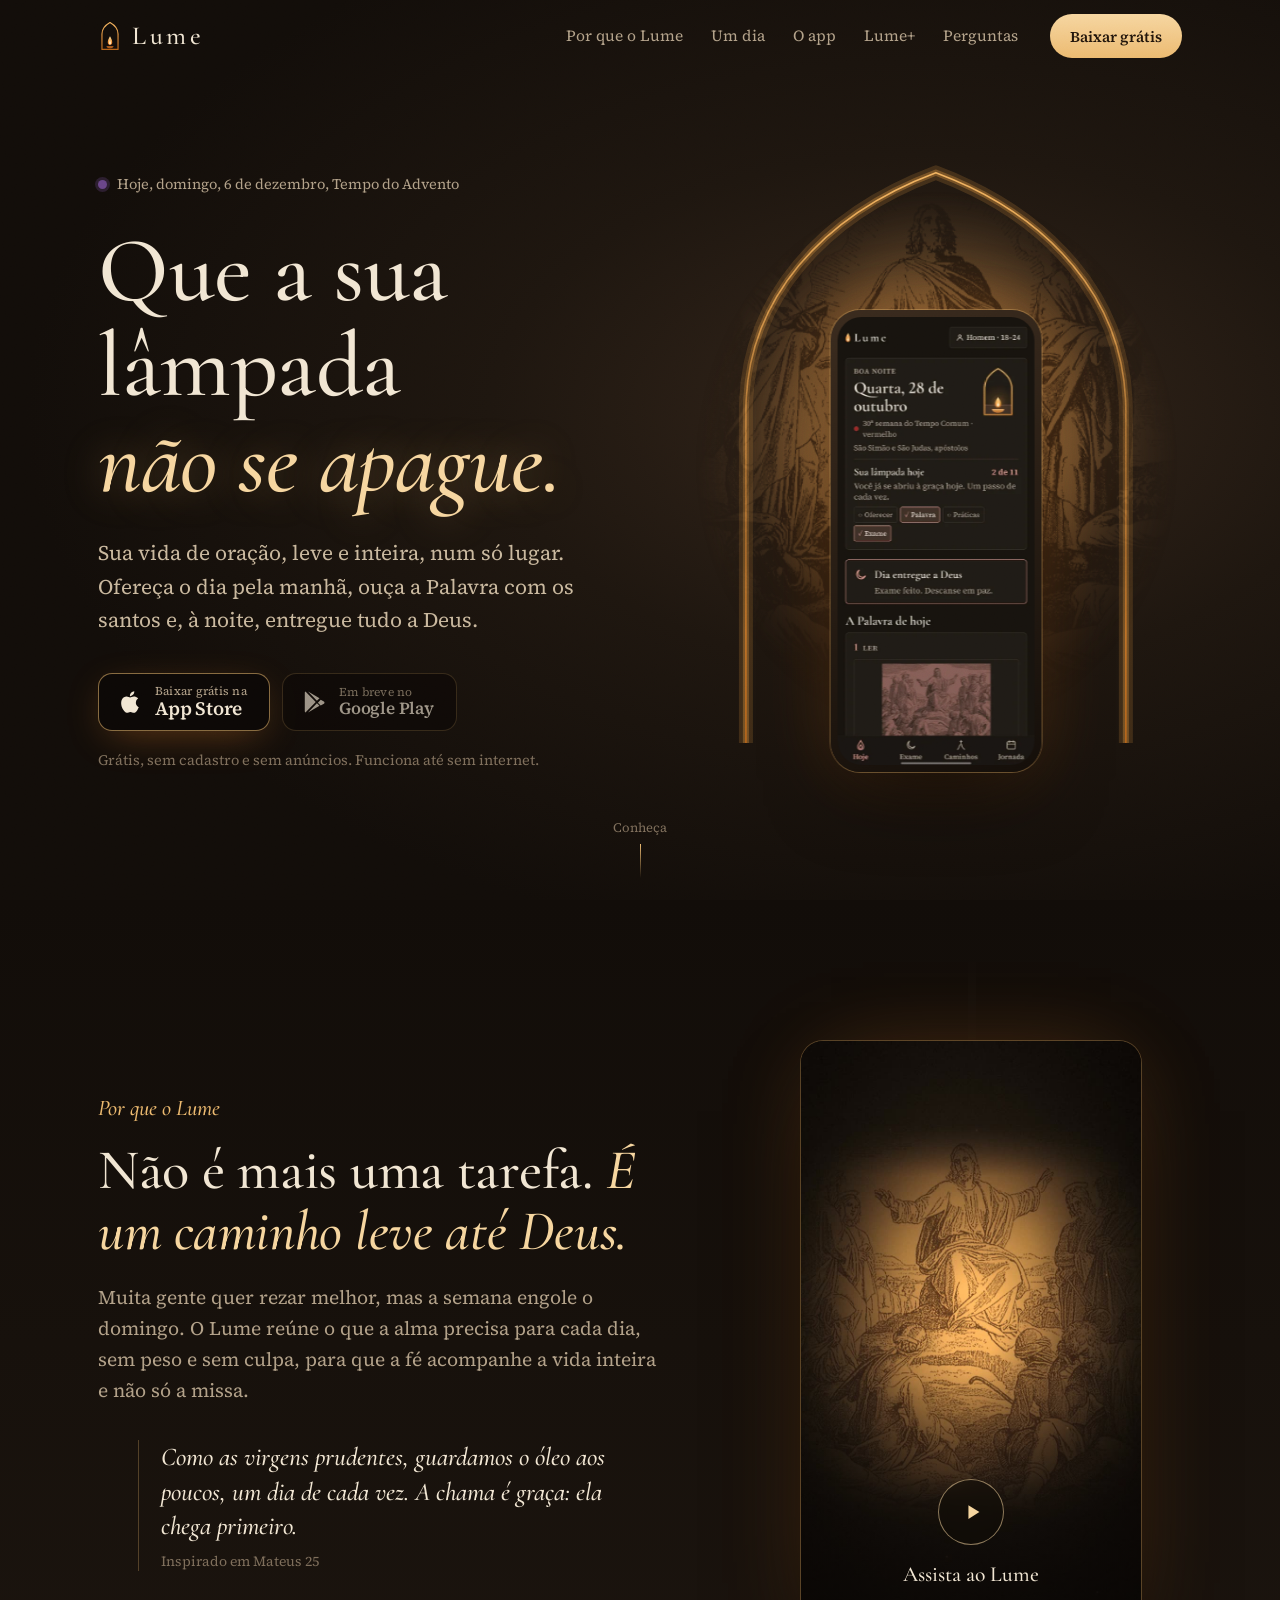
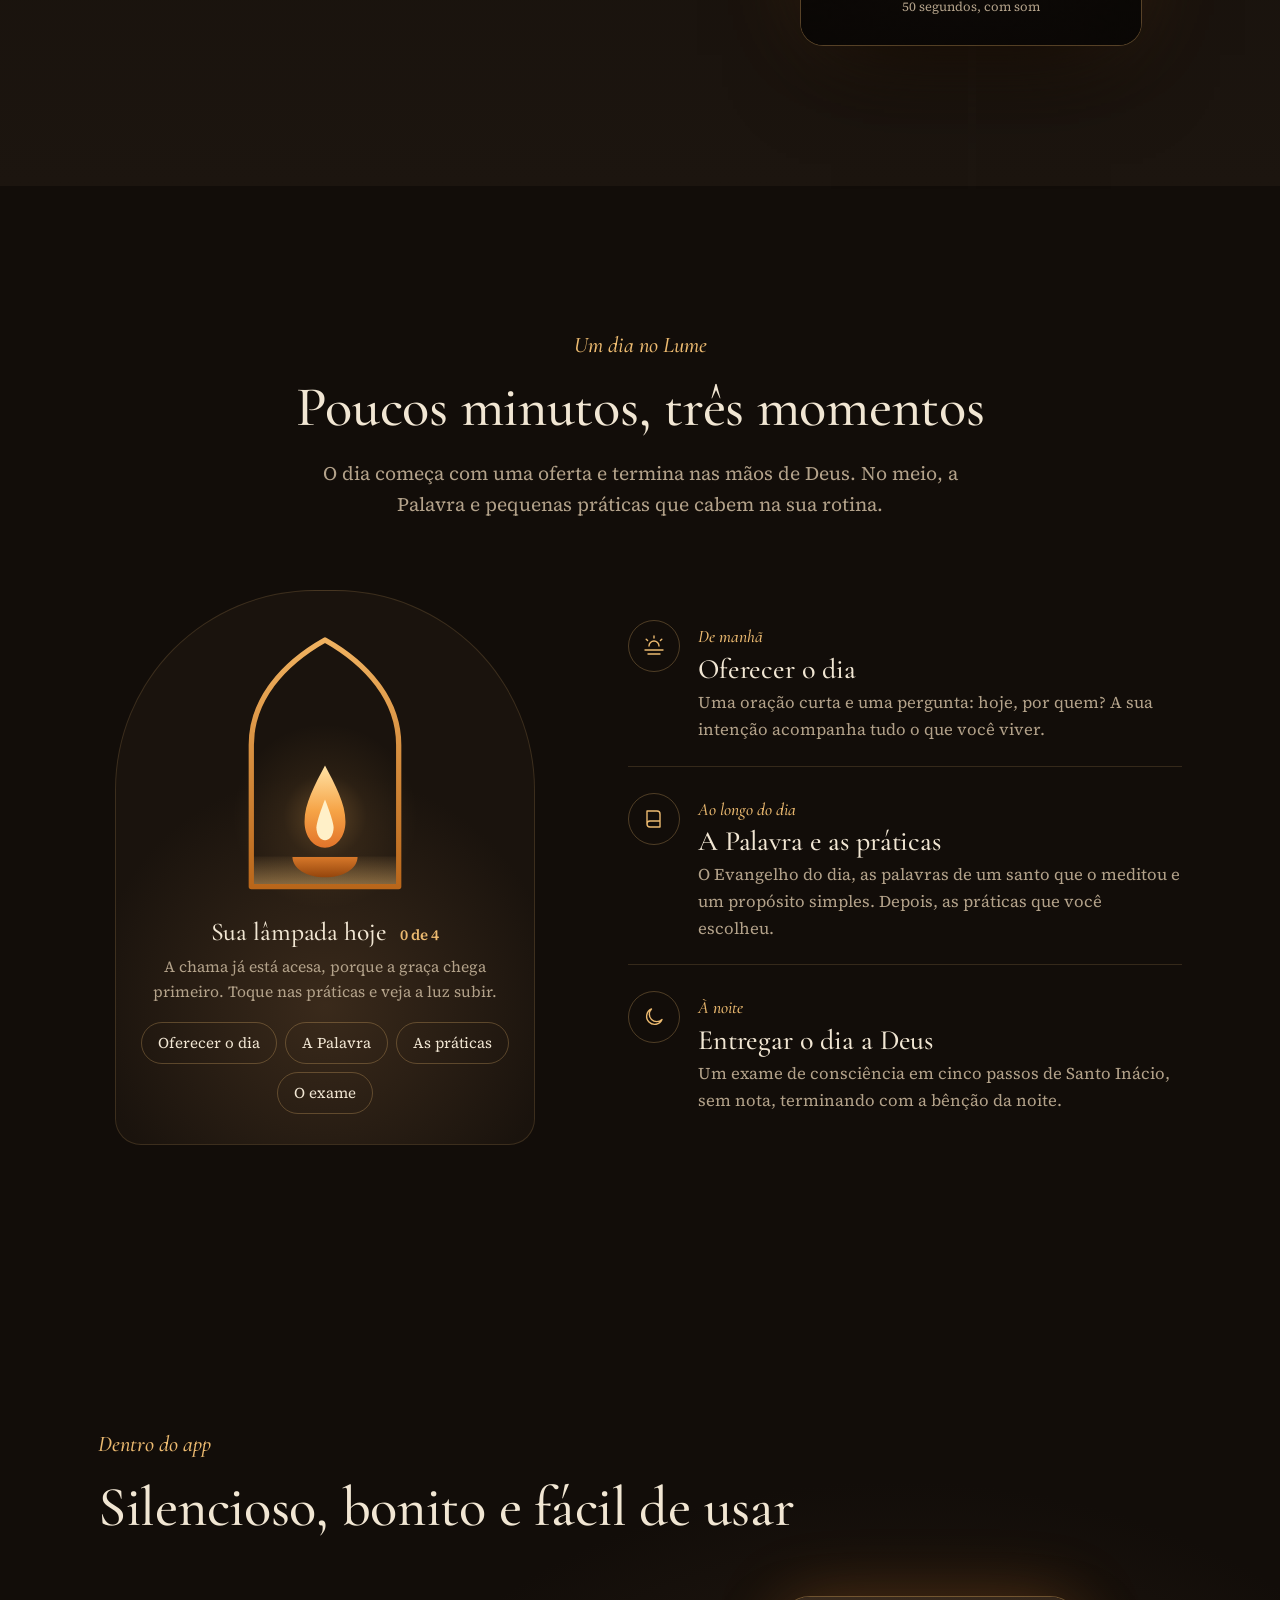
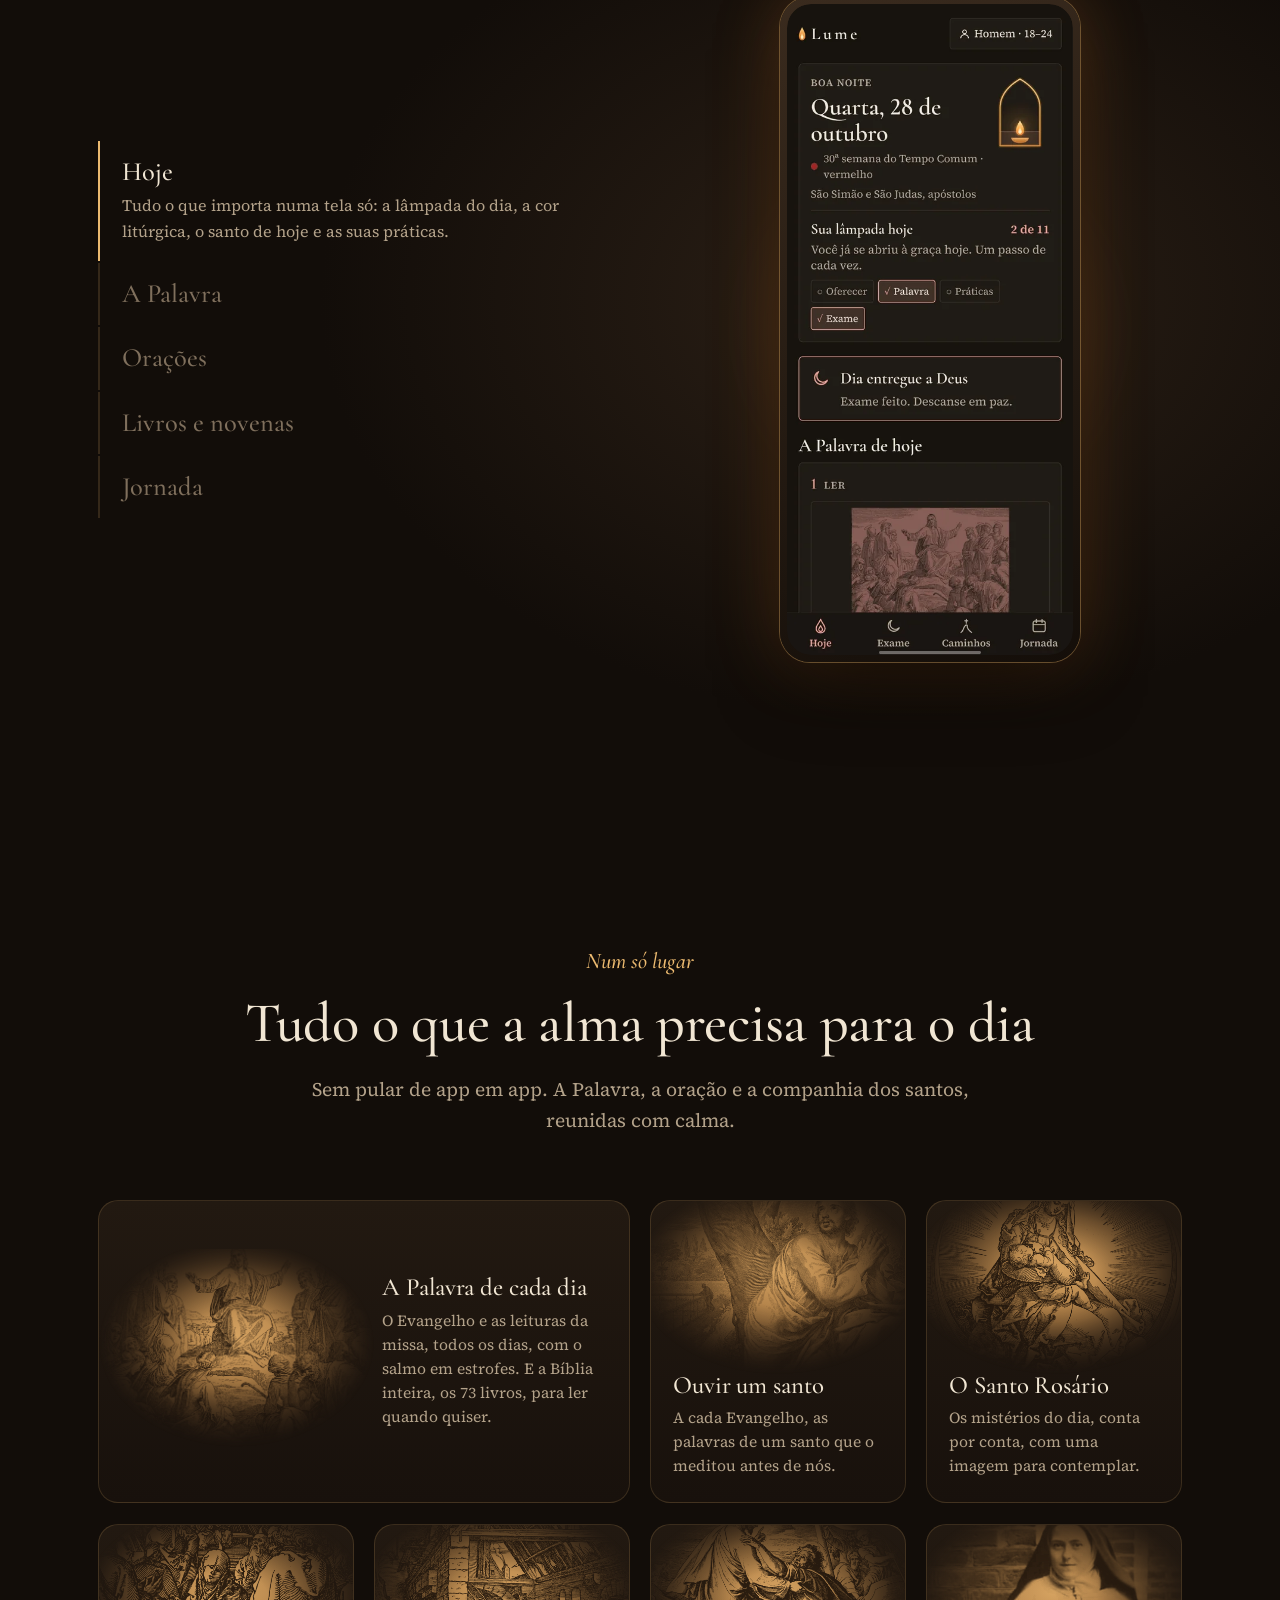
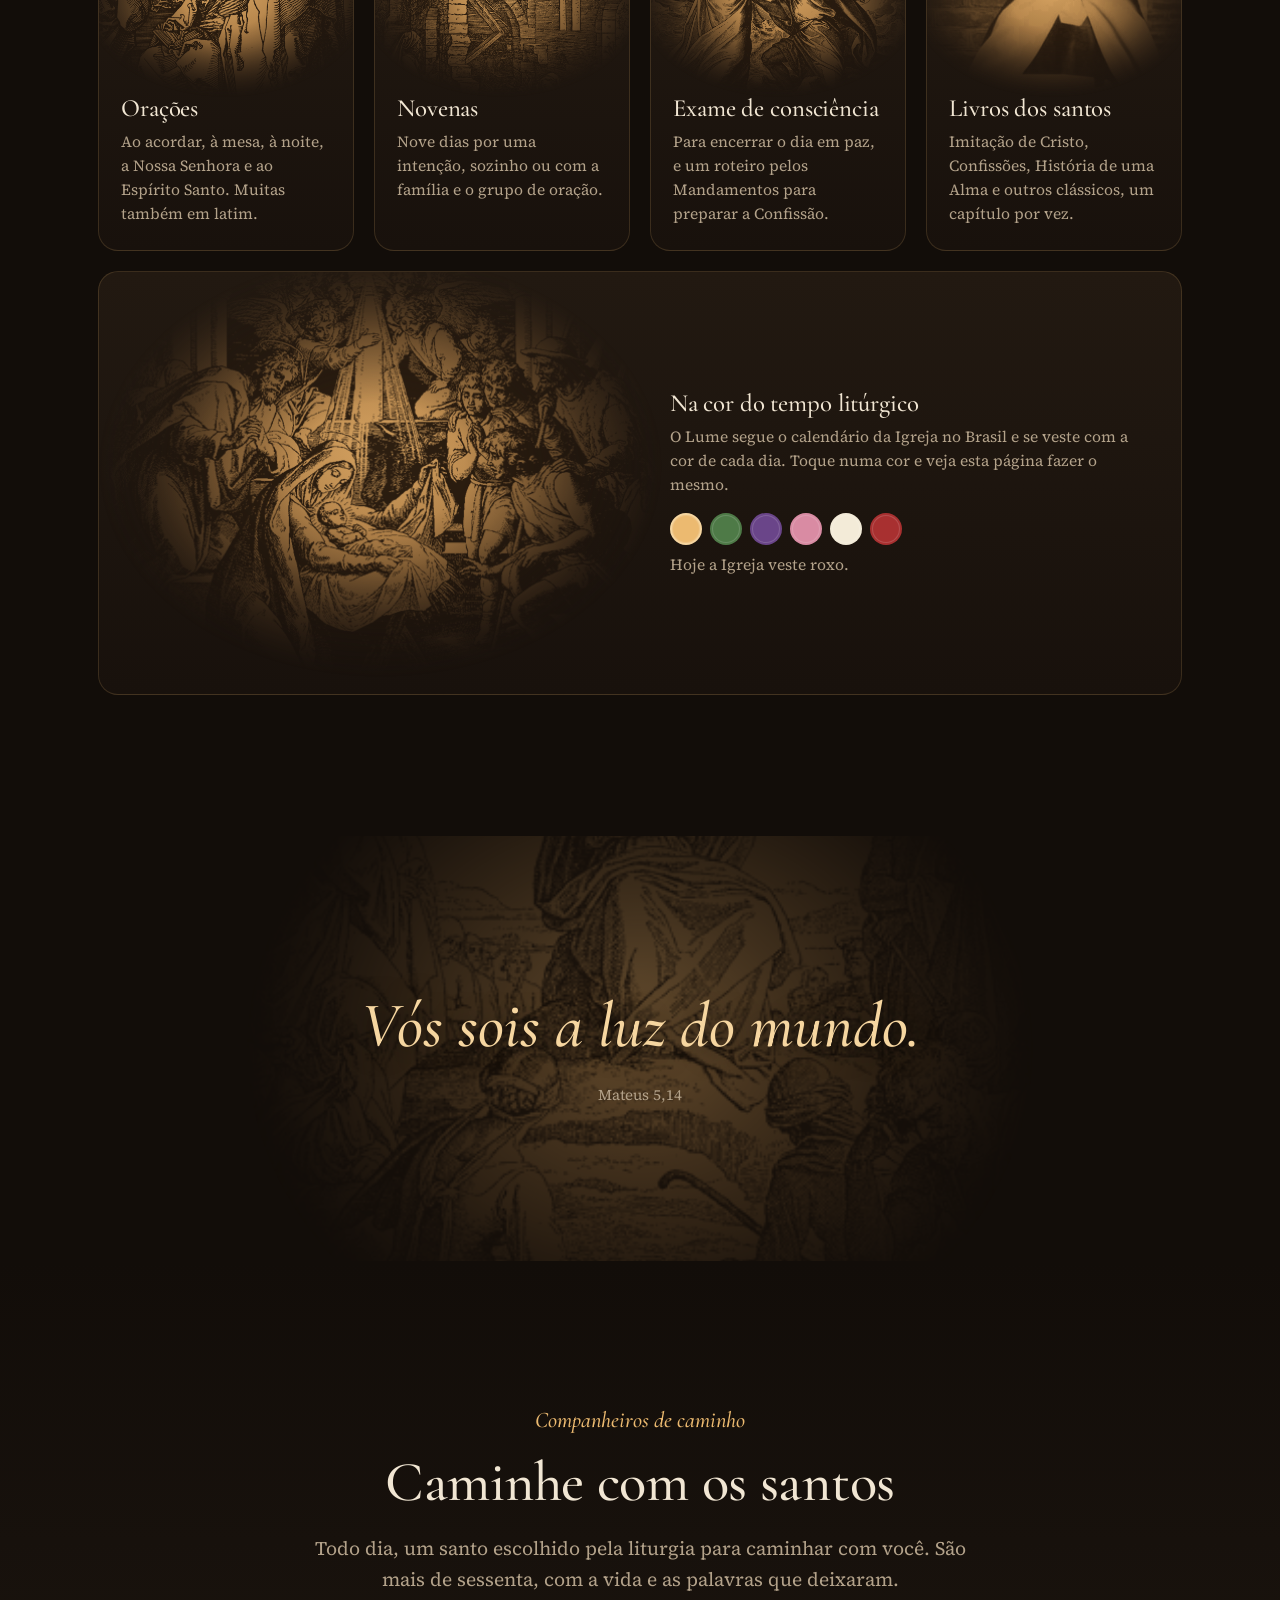
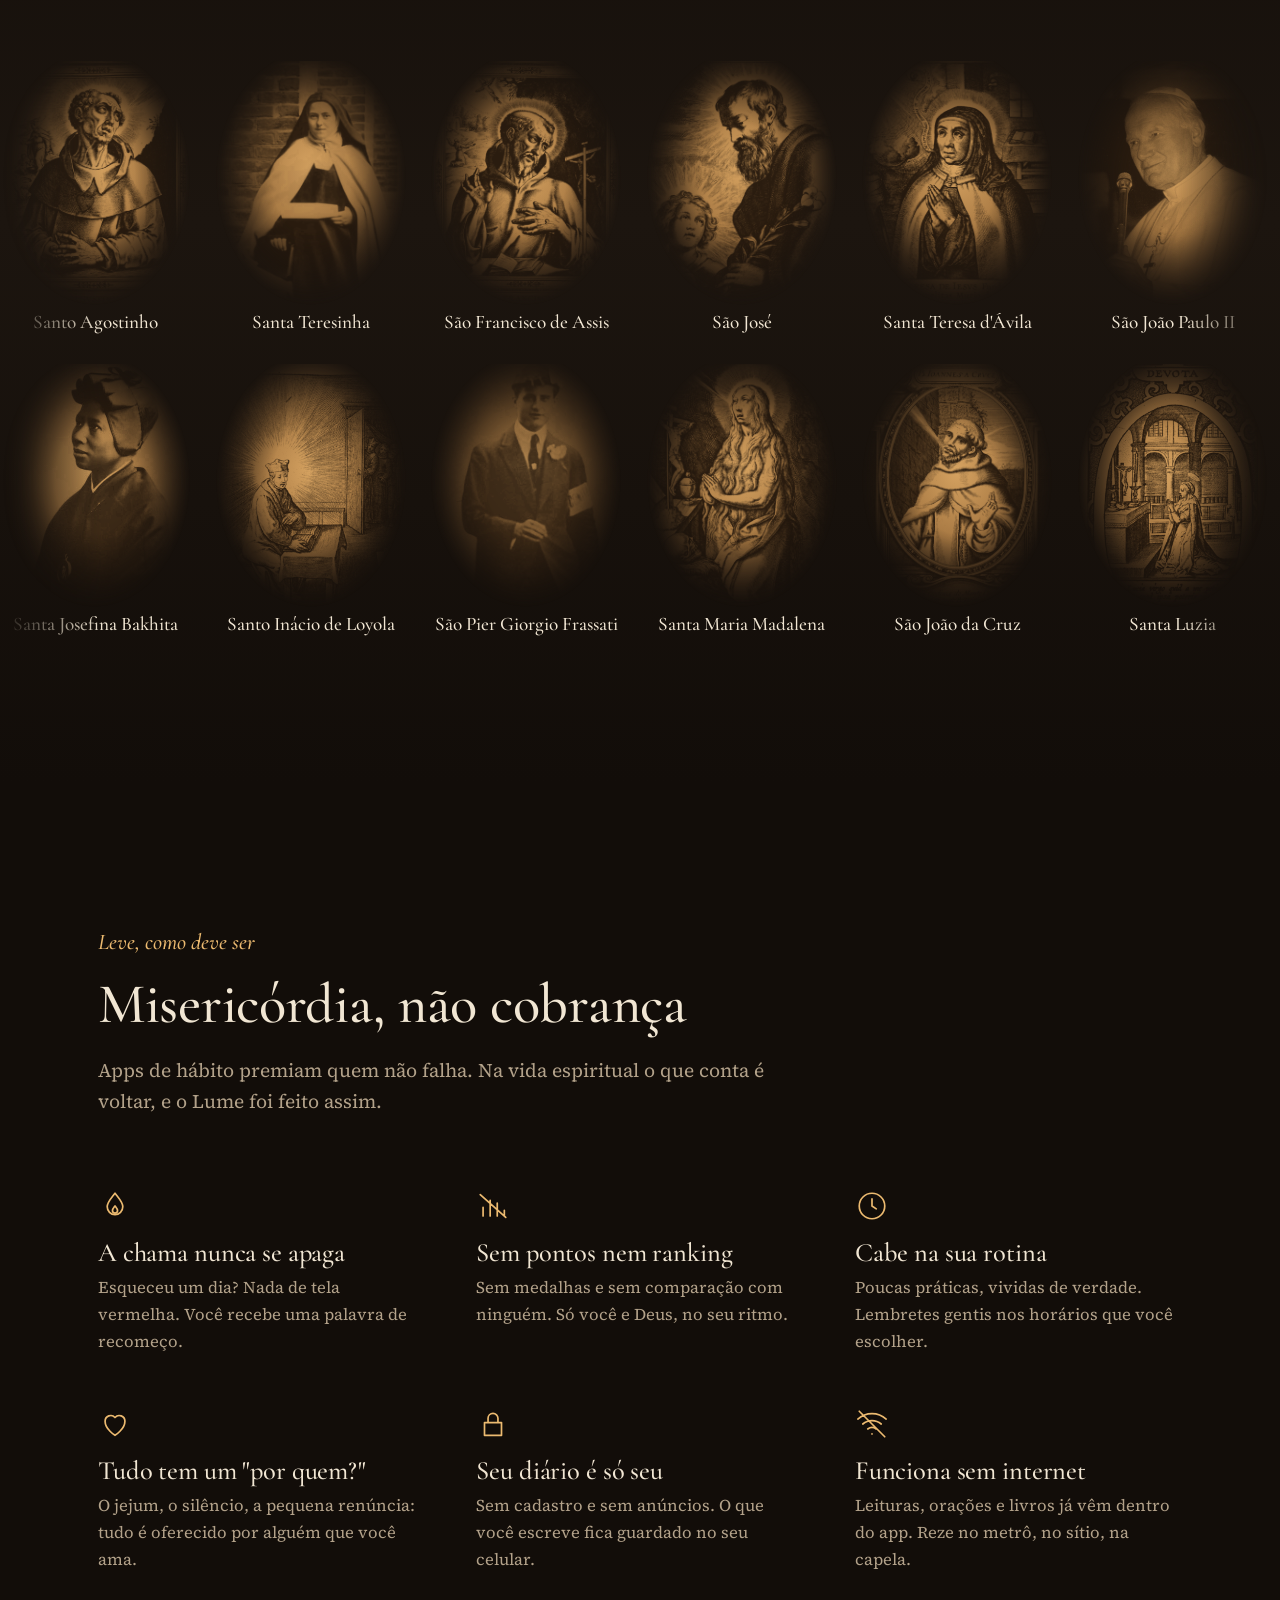
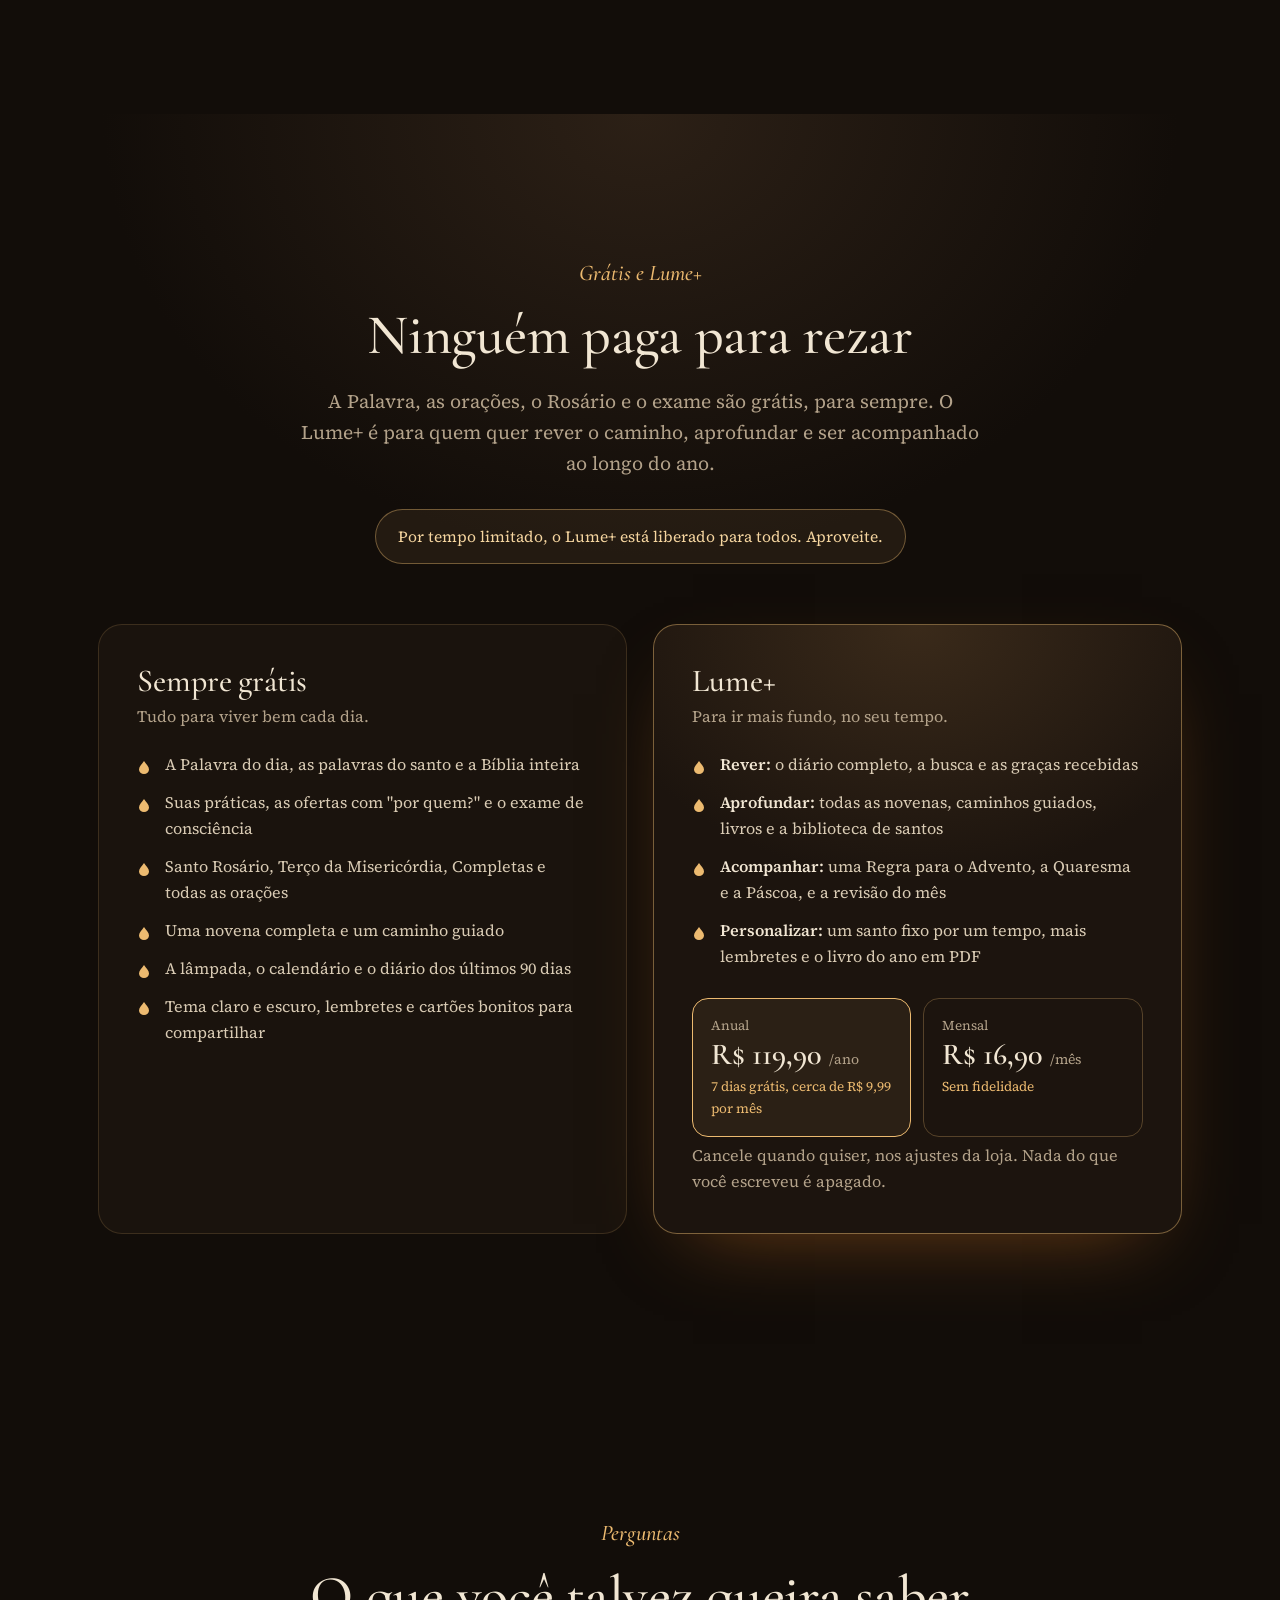
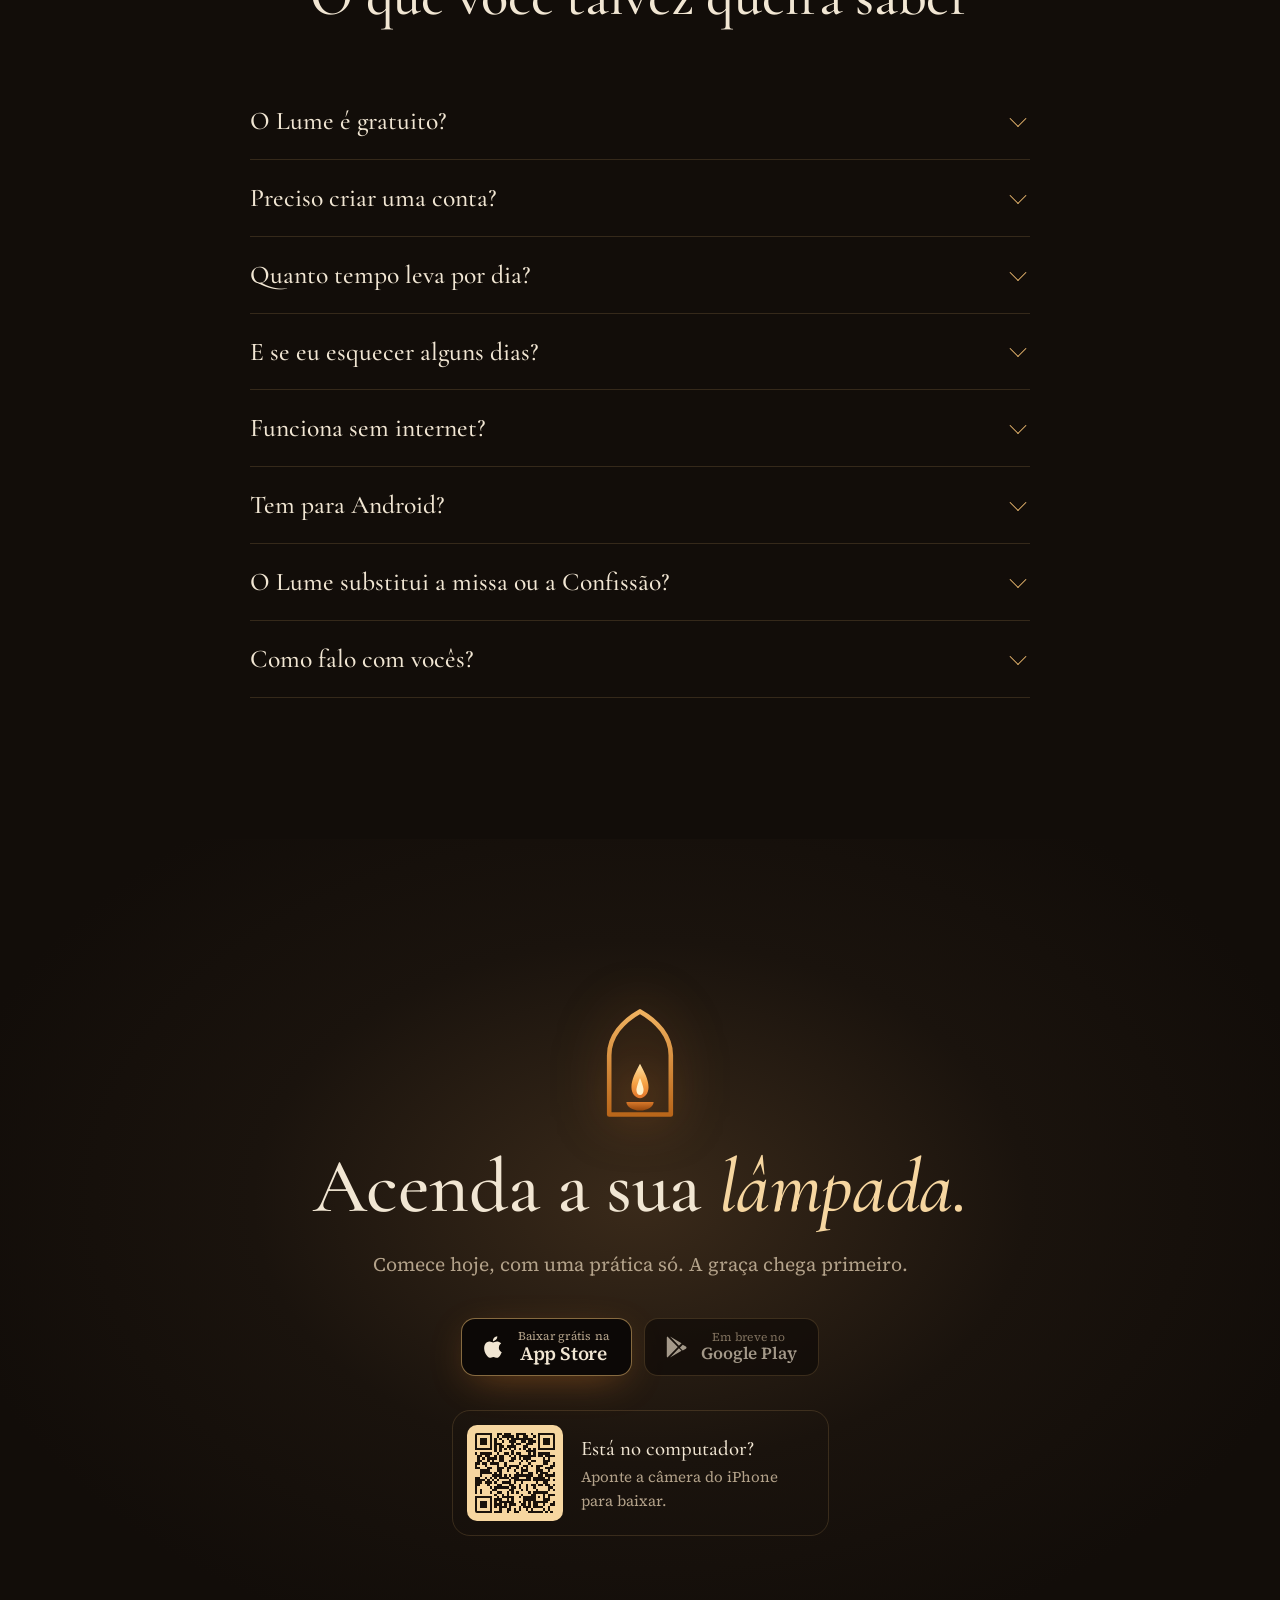
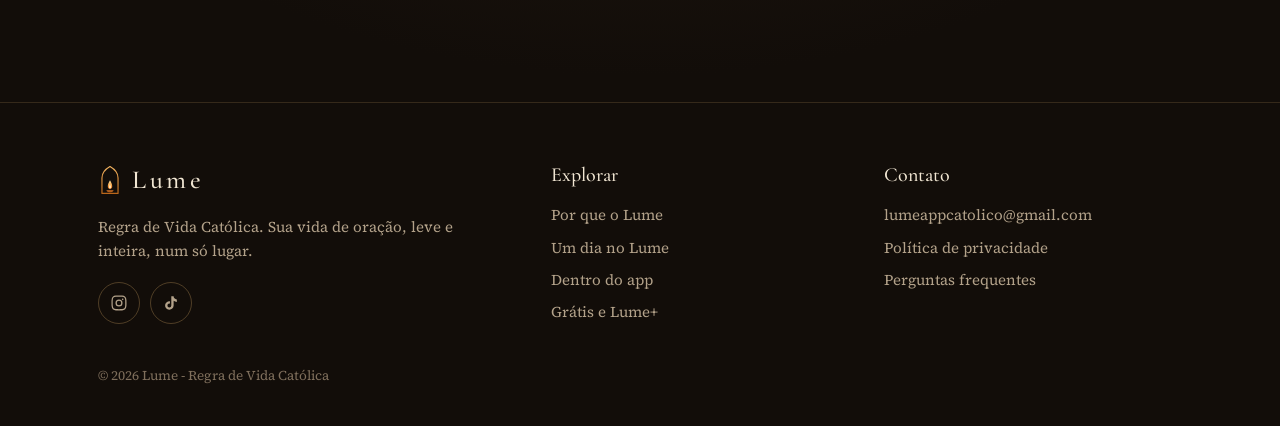
==== commit 7eb93c7a: "Prévia: abertura suave, cores litúrgicas no site inteiro e janela de download Co-Authored-By: Claude" ====
--- a/novo/index.html
+++ b/novo/index.html
@@ -20,6 +20,8 @@
 <meta name="apple-itunes-app" content="app-id=6828948510">
 <link rel="preload" href="../fonts/cormorant-garamond-latin-500-normal.woff2" as="font" type="font/woff2" crossorigin>
 <link rel="preload" href="../fonts/source-serif-4-latin-400-normal.woff2" as="font" type="font/woff2" crossorigin>
+<link rel="preload" href="../img/app/captura-1.webp" as="image" fetchpriority="high">
+<link rel="preload" href="../img/gravuras/schnorr-195.webp" as="image">
 <style>
 @font-face{font-family:"Cormorant";src:url(../fonts/cormorant-garamond-latin-500-normal.woff2) format("woff2");font-weight:500;font-display:swap}
 @font-face{font-family:"Cormorant";src:url(../fonts/cormorant-garamond-latin-600-normal.woff2) format("woff2");font-weight:600;font-display:swap}
@@ -28,20 +30,26 @@
 @font-face{font-family:"Source Serif";src:url(../fonts/source-serif-4-latin-400-italic.woff2) format("woff2");font-weight:400;font-style:italic;font-display:swap}
 @font-face{font-family:"Source Serif";src:url(../fonts/source-serif-4-latin-600-normal.woff2) format("woff2");font-weight:600;font-display:swap}
 
+@property --ambar{syntax:'<color>';inherits:true;initial-value:#ECBA70}
+@property --ouro{syntax:'<color>';inherits:true;initial-value:#F6D6A0}
+@property --lit{syntax:'<color>';inherits:true;initial-value:#4E7A47}
 :root{
   --sombra:#120D09; --madeira:#1C150F; --nicho:#2E2218;
   --creme:#F1E6D3; --pergaminho:#B3A28A; --cinza:#7F6F5C;
   --ambar:#ECBA70; --ouro:#F6D6A0; --chama:#E8822A;
-  --fio:rgba(236,186,112,.16); --fio2:rgba(236,186,112,.28);
+  --fio:color-mix(in srgb,var(--ambar) 16%,transparent); --fio2:color-mix(in srgb,var(--ambar) 28%,transparent);
   --lit:#4E7A47;
   --f-t:"Cormorant",Georgia,serif; --f-c:"Source Serif",Georgia,serif;
   --w:1180px; --pad:clamp(20px,5vw,48px);
   --ease:cubic-bezier(.2,.7,.2,1);
+  transition:--ambar 1s ease,--ouro 1s ease,--lit 1s ease;
 }
 *,*::before,*::after{box-sizing:border-box}
 html{overflow-x:clip;scroll-behavior:smooth;-webkit-text-size-adjust:100%;scroll-padding-top:76px}
 body{margin:0;background:var(--sombra);color:var(--creme);font-family:var(--f-c);font-size:clamp(17px,1.05vw + 12px,19px);line-height:1.62;-webkit-font-smoothing:antialiased;text-rendering:optimizeLegibility;overflow-x:hidden}
 body::after{content:"";position:fixed;inset:0;pointer-events:none;z-index:90;opacity:.06;mix-blend-mode:overlay;background-image:url("data:image/svg+xml,%3Csvg xmlns='http://www.w3.org/2000/svg' width='160' height='160'%3E%3Cfilter id='n'%3E%3CfeTurbulence type='fractalNoise' baseFrequency='.9' numOctaves='2' stitchTiles='stitch'/%3E%3C/filter%3E%3Crect width='100%25' height='100%25' filter='url(%23n)'/%3E%3C/svg%3E")}
+.tinta{position:fixed;inset:0;pointer-events:none;z-index:80;background:radial-gradient(ellipse 90% 70% at 50% 35%,var(--lit),transparent 75%);mix-blend-mode:soft-light;opacity:0;transition:opacity 1.2s ease}
+.tinta.on{opacity:1}
 img,svg,video{display:block;max-width:100%}
 a{color:var(--ambar);text-decoration-thickness:1px;text-underline-offset:3px}
 a:hover{color:var(--ouro)}
@@ -64,7 +72,7 @@
 
 /* Gravura âmbar que se dissolve no fundo */
 .grav{position:relative;aspect-ratio:var(--ar,4/3);-webkit-mask-image:radial-gradient(ellipse 50% 50% at 50% 50%,#000 38%,transparent 100%);mask-image:radial-gradient(ellipse 50% 50% at 50% 50%,#000 38%,transparent 100%)}
-.grav::before{content:"";position:absolute;inset:0;background:radial-gradient(ellipse 70% 65% at var(--lx,50%) var(--ly,42%),#C99558 0%,#8A5D30 42%,#3A2716 82%);transition:background .9s var(--ease)}
+.grav::before{content:"";position:absolute;inset:0;background:radial-gradient(ellipse 70% 65% at var(--lx,50%) var(--ly,42%),color-mix(in srgb,#C99558 62%,var(--ambar)) 0%,color-mix(in srgb,#8A5D30 70%,var(--ambar)) 42%,#3A2716 82%);transition:background .9s var(--ease)}
 .grav::after{content:"";position:absolute;inset:0;background:#1E130A;opacity:.92;-webkit-mask:var(--img) var(--pos,center)/cover no-repeat;mask:var(--img) var(--pos,center)/cover no-repeat}
 
 /* Botões das lojas */
@@ -74,7 +82,7 @@
 .loja span{display:flex;flex-direction:column;line-height:1.1}
 .loja small{font-size:12px;color:var(--pergaminho);letter-spacing:.02em}
 .loja strong{font-family:var(--f-c);font-weight:600;font-size:19px;letter-spacing:-.01em}
-.loja.ios{border-color:rgba(236,186,112,.55);box-shadow:0 0 0 0 rgba(236,186,112,0),0 10px 40px -12px rgba(232,130,42,.45)}
+.loja.ios{border-color:color-mix(in srgb,var(--ambar) 55%,transparent);box-shadow:0 0 0 0 rgba(236,186,112,0),0 10px 40px -12px rgba(232,130,42,.45)}
 .loja.ios:hover{transform:translateY(-2px);border-color:var(--ambar);color:var(--creme);box-shadow:0 14px 50px -10px rgba(232,130,42,.6)}
 .loja.breve{opacity:.62;cursor:default}
 .loja.breve strong{font-size:17px}
@@ -93,6 +101,8 @@
 .nav{display:flex;gap:28px;margin-left:auto}
 .nav a{color:var(--pergaminho);text-decoration:none;font-size:15.5px;transition:color .2s}
 .nav a:hover,.nav a[aria-current]{color:var(--creme)}
+.nav-baixar{display:none}
+@media (max-width:620px){.nav .nav-baixar{display:block;color:var(--ambar)}}
 .hdr .btn{margin-left:8px}
 .burger{display:none;margin-left:auto;width:44px;height:44px;border-radius:12px;background:transparent;border:1px solid var(--fio);color:var(--creme);cursor:pointer}
 .burger svg{width:22px;height:22px;margin:auto;stroke:currentColor;fill:none;stroke-width:1.6;stroke-linecap:round}
@@ -103,7 +113,7 @@
 .hoje{display:inline-flex;align-items:center;gap:10px;font-size:14.5px;color:var(--pergaminho);margin-bottom:26px}
 .hoje i{width:9px;height:9px;border-radius:50%;background:var(--lit);box-shadow:0 0 0 3px color-mix(in srgb,var(--lit) 30%,transparent);transition:background .6s}
 .hero h1{font-size:clamp(3.1rem,7.2vw,6.4rem);line-height:1.04;font-weight:500}
-.hero h1 span{display:block;font-style:italic;color:var(--ouro);text-shadow:0 0 40px rgba(236,186,112,.35)}
+.hero h1 span{display:block;font-style:italic;color:var(--ouro);text-shadow:0 0 40px color-mix(in srgb,var(--ambar) 35%,transparent)}
 .hero .lead{font-size:clamp(1.1rem,.8vw + .9rem,1.3rem);margin-top:26px;max-width:30em;color:#C9B89E}
 .hero .lojas{margin-top:36px}
 .hero-nota{margin-top:18px;font-size:14.5px;color:var(--cinza)}
@@ -113,20 +123,20 @@
 .arco svg{width:100%;height:100%;overflow:visible}
 .arco .gr{position:absolute;inset:4% -6% 2%;--ar:auto}
 .arco .gr .grav{position:absolute;inset:0;aspect-ratio:auto;--ly:38%;opacity:.75}
-.fone{position:absolute;width:43%;left:50%;bottom:0;transform:translateX(-50%);border-radius:30px;padding:7px;background:linear-gradient(160deg,#3A2B1E,#140E09);box-shadow:0 0 0 1px rgba(236,186,112,.35),0 30px 80px -20px rgba(0,0,0,.8),0 0 70px -10px rgba(232,130,42,.4)}
+.fone{position:absolute;width:43%;left:50%;bottom:0;transform:translateX(-50%);border-radius:30px;padding:7px;background:linear-gradient(160deg,#3A2B1E,#140E09);box-shadow:0 0 0 1px color-mix(in srgb,var(--ambar) 35%,transparent),0 30px 80px -20px rgba(0,0,0,.8),0 0 70px -10px rgba(232,130,42,.4)}
 .fone img{border-radius:24px;width:100%;height:auto;background:#1a130d}
 .brasa{position:absolute;width:3px;height:3px;border-radius:50%;background:#FFC46B;box-shadow:0 0 6px 2px rgba(255,170,80,.6);opacity:0;animation:sobe 9s linear infinite}
 @keyframes sobe{0%{opacity:0;transform:translate(0,0)}15%{opacity:.7}100%{opacity:0;transform:translate(var(--dx,10px),-260px)}}
 
 /* Acender: o momento de abertura */
-.acende .arco-linha{stroke-dasharray:1400;stroke-dashoffset:1400;animation:traca 2.4s .25s var(--ease) forwards}
-.acende .arco-brilho{opacity:0;animation:luz 2s 1.6s ease forwards}
-.acende .gr{opacity:0;animation:luz 2.4s 1.1s ease forwards}
-.acende .fone{opacity:0;transform:translate(-50%,24px);animation:fone 1.4s 1.5s var(--ease) forwards}
+.santuario{opacity:0;transform:translateY(22px) scale(.97);transition:opacity 1.8s var(--ease),transform 2.2s var(--ease);will-change:opacity,transform}
+.santuario .aura{position:absolute;left:50%;top:46%;width:90%;aspect-ratio:1;border-radius:50%;background:radial-gradient(circle,rgba(232,130,42,.32),transparent 62%);transform:translate(-50%,-50%) scale(.55);opacity:0;transition:transform 2.6s var(--ease) .2s,opacity 2.2s ease .2s;will-change:transform,opacity}
+.santuario .fone{opacity:0;transform:translate(-50%,18px);transition:opacity 1.4s ease .45s,transform 1.8s var(--ease) .45s;will-change:opacity,transform}
+.pronto .santuario{opacity:1;transform:none}
+.pronto .santuario .fone{opacity:1;transform:translateX(-50%)}
+.pronto .santuario .aura{opacity:1;transform:translate(-50%,-50%) scale(1)}
+.santuario .arco,.santuario .gr{transform:translateZ(0)}
 .acende .h-in{opacity:0;transform:translateY(14px);animation:fone2 1.1s var(--d,0s) var(--ease) forwards}
-@keyframes traca{to{stroke-dashoffset:0}}
-@keyframes luz{to{opacity:1}}
-@keyframes fone{to{opacity:1;transform:translate(-50%,0)}}
 @keyframes fone2{to{opacity:1;transform:none}}
 .desce{position:absolute;left:50%;bottom:22px;transform:translateX(-50%);color:var(--cinza);font-size:13px;text-decoration:none;display:flex;flex-direction:column;align-items:center;gap:6px}
 .desce::after{content:"";width:1px;height:34px;background:linear-gradient(var(--ambar),transparent);animation:pulso 2.6s ease-in-out infinite}
@@ -156,7 +166,7 @@
 .chips{display:flex;flex-wrap:wrap;justify-content:center;gap:8px;margin-top:18px}
 .chip{min-height:42px;padding:8px 16px;border-radius:999px;border:1px solid var(--fio2);background:transparent;color:var(--creme);font:15px var(--f-c);cursor:pointer;transition:all .3s}
 .chip:hover{border-color:var(--ambar)}
-.chip[aria-pressed=true]{background:rgba(236,186,112,.16);border-color:var(--ambar);color:var(--ouro)}
+.chip[aria-pressed=true]{background:color-mix(in srgb,var(--ambar) 16%,transparent);border-color:var(--ambar);color:var(--ouro)}
 .chip[aria-pressed=true]::before{content:"✓ ";}
 .flama{transform-origin:50px 100px;animation:treme 3.2s ease-in-out infinite}
 @keyframes treme{0%,100%{transform:scale(1,1) skewX(0)}30%{transform:scale(.97,1.03) skewX(-1.5deg)}60%{transform:scale(1.02,.98) skewX(1deg)}}
@@ -233,10 +243,10 @@
 
 /* Lume+ */
 .plus{background:radial-gradient(ellipse 60% 50% at 50% 0%,#2C2016,var(--sombra) 70%)}
-.aviso{display:flex;gap:14px;align-items:center;justify-content:center;flex-wrap:wrap;margin:30px auto 0;padding:14px 22px;border-radius:999px;border:1px solid rgba(236,186,112,.4);background:rgba(236,186,112,.08);width:fit-content;max-width:100%;font-size:15.5px;color:var(--ouro);text-align:center}
+.aviso{display:flex;gap:14px;align-items:center;justify-content:center;flex-wrap:wrap;margin:30px auto 0;padding:14px 22px;border-radius:999px;border:1px solid color-mix(in srgb,var(--ambar) 40%,transparent);background:color-mix(in srgb,var(--ambar) 8%,transparent);width:fit-content;max-width:100%;font-size:15.5px;color:var(--ouro);text-align:center}
 .plus-grid{display:grid;grid-template-columns:1fr 1fr;gap:clamp(18px,2vw,28px);margin-top:clamp(40px,5vw,60px);align-items:stretch}
 .caixa{border-radius:24px;border:1px solid var(--fio);background:#1A130D;padding:clamp(26px,3vw,40px)}
-.caixa.dourada{border-color:rgba(236,186,112,.45);background:radial-gradient(ellipse 90% 60% at 50% 0%,#3A2A1A,#1C140E 70%);box-shadow:0 30px 80px -40px rgba(232,130,42,.5)}
+.caixa.dourada{border-color:color-mix(in srgb,var(--ambar) 45%,transparent);background:radial-gradient(ellipse 90% 60% at 50% 0%,#3A2A1A,#1C140E 70%);box-shadow:0 30px 80px -40px rgba(232,130,42,.5)}
 .caixa h3{font-size:2rem}
 .caixa>p{color:var(--pergaminho);margin-top:6px;font-size:16px}
 .lista{list-style:none;margin:22px 0 0;padding:0;display:grid;gap:12px}
@@ -245,7 +255,7 @@
 .lista li b{color:var(--creme);font-weight:600}
 .precos{display:grid;grid-template-columns:1fr 1fr;gap:12px;margin-top:28px}
 .preco{border-radius:16px;border:1px solid var(--fio2);padding:16px 18px;position:relative}
-.preco.melhor{border-color:var(--ambar);background:rgba(236,186,112,.07)}
+.preco.melhor{border-color:var(--ambar);background:color-mix(in srgb,var(--ambar) 7%,transparent)}
 .preco small{display:block;font-size:13.5px;color:var(--pergaminho)}
 .preco strong{display:block;font-family:var(--f-t);font-weight:600;font-size:1.9rem;line-height:1.1;margin-top:2px}
 .preco strong em{font-style:normal;font-family:var(--f-c);font-weight:400;font-size:14px;color:var(--pergaminho)}
@@ -284,6 +294,37 @@
 .redes svg{width:18px;height:18px;fill:currentColor}
 .copy{margin-top:40px;font-size:13.5px;color:var(--cinza)}
 
+.janela{width:min(440px,calc(100% - 32px));max-width:none;max-height:calc(100% - 32px);padding:0;border:1px solid var(--fio2);border-radius:28px;background:radial-gradient(ellipse 90% 55% at 50% 0%,#3A2A1A,#1A130D 70%);color:var(--creme);box-shadow:0 40px 120px -20px rgba(0,0,0,.9),0 0 90px -30px rgba(232,130,42,.5);overflow:auto;opacity:0;transform:translateY(18px) scale(.97);transition:opacity .45s var(--ease),transform .5s var(--ease),overlay .5s allow-discrete,display .5s allow-discrete}
+.janela[open]{opacity:1;transform:none}
+@starting-style{.janela[open]{opacity:0;transform:translateY(18px) scale(.97)}}
+.janela::backdrop{background:rgba(10,7,5,.6);backdrop-filter:blur(8px);-webkit-backdrop-filter:blur(8px);opacity:0;transition:opacity .45s ease,overlay .5s allow-discrete,display .5s allow-discrete}
+.janela[open]::backdrop{opacity:1}
+@starting-style{.janela[open]::backdrop{opacity:0}}
+.janela-in{position:relative;padding:44px 32px 30px;text-align:center}
+.janela .fechar{position:absolute;top:14px;right:14px;width:40px;height:40px;border-radius:50%;border:1px solid var(--fio);background:transparent;color:var(--pergaminho);cursor:pointer;display:grid;place-items:center}
+.janela .fechar:hover{color:var(--creme);border-color:var(--fio2)}
+.janela .fechar svg{width:18px;height:18px;stroke:currentColor;stroke-width:1.6;fill:none;stroke-linecap:round}
+.janela .icone{width:76px;height:76px;margin:0 auto 18px;border-radius:20px;box-shadow:0 0 0 1px var(--fio2),0 12px 40px -8px rgba(232,130,42,.55)}
+.janela h2{font-size:2.3rem}
+.janela h2 span{font-style:italic;color:var(--ouro)}
+.janela>div>p{color:var(--pergaminho);font-size:16px;margin-top:8px}
+.janela .lojas{flex-direction:column;align-items:stretch;margin-top:26px}
+.janela .loja{width:100%;justify-content:flex-start;text-align:left}
+.janela .loja .seta{margin-left:auto;width:18px;height:18px;stroke:var(--ambar);fill:none;stroke-width:1.6;stroke-linecap:round;stroke-linejoin:round}
+.janela .qr-m{display:flex;align-items:center;gap:16px;margin-top:22px;padding-top:22px;border-top:1px solid var(--fio);text-align:left}
+.janela .qr-m img{width:84px;height:84px;background:var(--ouro);padding:7px;border-radius:10px;flex:none}
+.janela .qr-m p{font-size:14.5px;color:var(--pergaminho)}
+.janela .qr-m b{display:block;color:var(--creme);font-weight:600;font-size:15px}
+.janela small.fim{display:block;margin-top:20px;font-size:13.5px;color:var(--cinza)}
+@media (max-width:620px){
+  .janela{width:100%;max-height:92svh;margin:auto 0 0;border-radius:28px 28px 0 0;border-bottom:0;transform:translateY(100%)}
+  .janela[open]{transform:none}
+  @starting-style{.janela[open]{transform:translateY(100%)}}
+  .janela-in{padding:40px 22px calc(26px + env(safe-area-inset-bottom))}
+  .janela-in::before{content:"";position:absolute;top:10px;left:50%;width:40px;height:4px;margin-left:-20px;border-radius:2px;background:var(--fio2)}
+  .janela .qr-m{display:none}
+}
+html.travado{overflow:hidden}
 /* Barra de download no celular */
 .barra{position:fixed;left:12px;right:12px;bottom:calc(12px + env(safe-area-inset-bottom));z-index:60;display:none;align-items:center;gap:12px;padding:10px 10px 10px 14px;border-radius:18px;background:rgba(24,17,12,.92);backdrop-filter:blur(14px);-webkit-backdrop-filter:blur(14px);border:1px solid var(--fio2);box-shadow:0 18px 50px -10px rgba(0,0,0,.8);transform:translateY(140%);transition:transform .5s var(--ease)}
 .barra.on{transform:none}
@@ -324,7 +365,7 @@
   .aba{border:1px solid var(--fio2);border-radius:999px;padding:10px 18px}
   .aba b{font-size:1.15rem;font-family:var(--f-c);font-weight:400}
   .aba span{display:none}
-  .aba[aria-selected=true]{background:rgba(236,186,112,.14)}
+  .aba[aria-selected=true]{background:color-mix(in srgb,var(--ambar) 14%,transparent)}
   .legenda{text-align:center;color:var(--pergaminho);font-size:16px;max-width:30em;margin:22px auto 0;min-height:3.2em}
   .pontos{display:flex}
   .leve-grid{grid-template-columns:1fr 1fr}
@@ -366,6 +407,7 @@
 </head>
 <body>
 <a class="skip" href="#conteudo">Ir para o conteúdo</a>
+<div class="tinta" id="tinta" aria-hidden="true"></div>
 
 <svg width="0" height="0" style="position:absolute" aria-hidden="true">
   <defs>
@@ -392,6 +434,7 @@
       <a href="#app">O app</a>
       <a href="#lumeplus">Lume+</a>
       <a href="#perguntas">Perguntas</a>
+      <a href="#baixar" class="nav-baixar" data-baixar>Baixar o app</a>
     </nav>
     <a class="btn" href="#baixar" data-baixar>Baixar grátis</a>
     <button class="burger" id="burger" type="button" aria-label="Abrir menu" aria-expanded="false" aria-controls="nav"><svg viewBox="0 0 24 24" aria-hidden="true"><path d="M4 8h16M4 16h16"/></svg></button>
@@ -415,13 +458,15 @@
     </div>
 
     <div class="santuario" aria-hidden="true">
+      <span class="aura"></span>
       <div class="arco">
         <div class="gr"><div class="grav" style="--img:url(../img/gravuras/schnorr-195.webp);--pos:center 30%"></div></div>
         <svg viewBox="0 0 100 124" preserveAspectRatio="none">
           <defs>
-            <filter id="fBrilho" x="-30%" y="-30%" width="160%" height="160%"><feGaussianBlur stdDeviation="2.4"/></filter>
+            
           </defs>
-          <path class="arco-brilho" d="M6 123V52C6 28 24 10 50 1C76 10 94 28 94 52V123" fill="none" stroke="#FFB04A" stroke-width="2.4" filter="url(#fBrilho)" opacity=".8"/>
+          <path class="arco-brilho" d="M6 123V52C6 28 24 10 50 1C76 10 94 28 94 52V123" fill="none" stroke="#FFB04A" stroke-width="7" vector-effect="non-scaling-stroke" opacity=".16" style="stroke-width:14px"/>
+          <path d="M6 123V52C6 28 24 10 50 1C76 10 94 28 94 52V123" fill="none" stroke="#FFB04A" opacity=".28" vector-effect="non-scaling-stroke" style="stroke-width:6px"/>
           <path class="arco-linha" d="M6 123V52C6 28 24 10 50 1C76 10 94 28 94 52V123" fill="none" stroke="url(#gArco)" stroke-width=".7" vector-effect="non-scaling-stroke" style="stroke-width:1.6px"/>
         </svg>
       </div>
@@ -547,13 +592,14 @@
       <article class="peca rv" style="--d:.06s"><div class="grav" style="--img:url(../img/gravuras/durer-388137.webp)"></div><div class="tx"><h3>Novenas</h3><p>Nove dias por uma intenção, sozinho ou com a família e o grupo de oração.</p></div></article>
       <article class="peca rv" style="--d:.12s"><div class="grav" style="--img:url(../img/gravuras/schnorr-194.webp)"></div><div class="tx"><h3>Exame de consciência</h3><p>Para encerrar o dia em paz, e um roteiro pelos Mandamentos para preparar a Confissão.</p></div></article>
       <article class="peca rv" style="--d:.18s"><div class="grav" style="--img:url(../img/gravuras/santo-teresinha.webp);--pos:center 25%"></div><div class="tx"><h3>Livros dos santos</h3><p>Imitação de Cristo, Confissões, História de uma Alma e outros clássicos, um capítulo por vez.</p></div></article>
-      <article class="peca larga cheia rv"><div class="grav" style="--img:url(../img/gravuras/schnorr-166.webp)"></div><div class="tx"><h3>Na cor do tempo litúrgico</h3><p>O Lume segue o calendário da Igreja no Brasil e se veste com a cor de cada dia.</p>
-        <div class="cores" id="cores" role="group" aria-label="Cores litúrgicas">
-          <button class="cor" type="button" style="--c:#4E7A47" data-c="#4E7A47" data-n="Verde: o Tempo Comum, a vida de todo dia vivida com esperança." aria-label="Verde"></button>
-          <button class="cor" type="button" style="--c:#6A4589" data-c="#6A4589" data-n="Roxo: Advento e Quaresma, tempo de preparar o coração." aria-label="Roxo"></button>
-          <button class="cor" type="button" style="--c:#D98BA3" data-c="#D98BA3" data-n="Rosa: a alegria que já desponta no Gaudete e no Laetare." aria-label="Rosa"></button>
-          <button class="cor" type="button" style="--c:#EFE3C4" data-c="#E9D7A6" data-n="Branco: Natal, Páscoa e as festas do Senhor e de Nossa Senhora." aria-label="Branco"></button>
-          <button class="cor" type="button" style="--c:#A83030" data-c="#A83030" data-n="Vermelho: Pentecostes, a Paixão e os mártires." aria-label="Vermelho"></button>
+      <article class="peca larga cheia rv"><div class="grav" style="--img:url(../img/gravuras/schnorr-166.webp)"></div><div class="tx"><h3>Na cor do tempo litúrgico</h3><p>O Lume segue o calendário da Igreja no Brasil e se veste com a cor de cada dia. Toque numa cor e veja esta página fazer o mesmo.</p>
+        <div class="cores" id="cores" role="group" aria-label="Cores do tempo litúrgico">
+          <button class="cor" type="button" style="--c:#ECBA70" data-a="#ECBA70" data-o="#F6D6A0" data-n="A luz âmbar do Lume." aria-label="Âmbar do Lume" aria-pressed="true"></button>
+          <button class="cor" type="button" style="--c:#4E7A47" data-k="verde" data-l="#4E7A47" data-a="#9DC48E" data-o="#D3E8C8" data-n="Verde: o Tempo Comum, a vida de todo dia vivida com esperança." aria-label="Verde"></button>
+          <button class="cor" type="button" style="--c:#6A4589" data-k="roxo" data-l="#6A4589" data-a="#BB9DDC" data-o="#E0D0F2" data-n="Roxo: Advento e Quaresma, tempo de preparar o coração." aria-label="Roxo"></button>
+          <button class="cor" type="button" style="--c:#D98BA3" data-k="rosa" data-l="#D98BA3" data-a="#E9AABD" data-o="#F6D5DF" data-n="Rosa: a alegria que já desponta no Gaudete e no Laetare." aria-label="Rosa"></button>
+          <button class="cor" type="button" style="--c:#F3EBD8" data-k="branco" data-l="#E9D7A6" data-a="#E8DCC0" data-o="#FBF6EA" data-n="Branco: Natal, Páscoa e as festas do Senhor e de Nossa Senhora." aria-label="Branco"></button>
+          <button class="cor" type="button" style="--c:#A83030" data-k="vermelho" data-l="#A83030" data-a="#E8907F" data-o="#F5C6BC" data-n="Vermelho: Pentecostes, a Paixão e os mártires." aria-label="Vermelho"></button>
         </div>
         <p class="cor-nota" id="cor-nota" aria-live="polite"></p></div></article>
     </div>
@@ -692,6 +738,21 @@
   </div>
 </footer>
 
+<dialog class="janela" id="janela" aria-labelledby="j-h">
+  <div class="janela-in">
+    <button class="fechar" type="button" data-fechar aria-label="Fechar"><svg viewBox="0 0 24 24" aria-hidden="true"><path d="M6 6l12 12M18 6 6 18"/></svg></button>
+    <img class="icone" src="../apple-touch-icon.png" width="76" height="76" alt="">
+    <h2 id="j-h">Baixe o <span>Lume</span></h2>
+    <p>Grátis, sem cadastro e sem anúncios.</p>
+    <div class="lojas">
+      <a class="loja ios" href="https://apps.apple.com/app/id6828948510?ct=site-janela" data-loja="ios"><svg aria-hidden="true"><use href="#i-apple"/></svg><span><small>Para iPhone e iPad</small><strong>App Store</strong></span><svg class="seta" viewBox="0 0 24 24" aria-hidden="true"><path d="M7 17 17 7M9 7h8v8"/></svg></a>
+      <span class="loja breve" data-loja="android" aria-label="Em breve no Google Play"><svg aria-hidden="true"><use href="#i-play"/></svg><span><small>Para Android, em breve</small><strong>Google Play</strong></span></span>
+    </div>
+    <div class="qr-m"><img src="media/qr.svg" width="84" height="84" alt="Código QR para baixar o Lume na App Store"><p><b>Está no computador?</b>Aponte a câmera do iPhone para o código e baixe direto no celular.</p></div>
+    <small class="fim" id="j-android">No Android? Siga <a href="https://instagram.com/lumeappcatolico">@lumeappcatolico</a> para saber assim que chegar.</small>
+  </div>
+</dialog>
+
 <div class="barra" id="barra" aria-hidden="true">
   <img src="../apple-touch-icon.png" alt="" width="40" height="40">
   <p><b>Lume</b>Grátis para iPhone</p>
@@ -724,9 +785,23 @@
   $('#hoje').textContent=innerWidth<620?'Hoje, '+t:'Hoje, '+data+', '+t;
   $('#ano').textContent=y;
 
+  /* Abertura: tudo aparece junto, depois que as imagens estão prontas */
+  (function(){var hero=$('.hero'),feito=false;function vai(){if(feito)return;feito=true;requestAnimationFrame(function(){hero.classList.add('pronto')})}
+    var a=$('.santuario .fone img'),b=new Image();b.src='../img/gravuras/schnorr-195.webp';
+    function pronto(i){return i.decode?i.decode().catch(function(){}):Promise.resolve()}
+    Promise.all([pronto(a),pronto(b)]).then(function(){setTimeout(vai,350)});setTimeout(vai,1800)})();
+
+  /* Janela de download */
+  var PLAY='';/* link do Google Play quando sair */
+  if(PLAY){$$('.loja.breve').forEach(function(e){var l=document.createElement('a');l.className='loja android';l.href=PLAY;l.innerHTML=e.innerHTML.replace(/Em breve no|Para Android, em breve/,function(m){return m==='Em breve no'?'Disponível no':'Para Android'});e.replaceWith(l)});var ja=$('#j-android');if(ja)ja.remove()}
+  var jan=$('#janela');
+  function abrir(e){if(!jan.showModal)return;e.preventDefault();nav.classList.remove('open');bg.setAttribute('aria-expanded','false');document.documentElement.classList.add('travado');jan.showModal()}
+  function fechar(){jan.close()}
+  jan.addEventListener('close',function(){document.documentElement.classList.remove('travado')});
+  jan.addEventListener('click',function(e){if(e.target===jan||e.target.closest('[data-fechar]'))fechar()});
+  $$('[data-baixar]').forEach(function(a){a.addEventListener('click',abrir)});
   /* Lojas: Android ainda não */
   if(android){$$('.loja.breve').forEach(function(e){e.style.opacity='1'});$$('.loja.ios').forEach(function(e){e.style.order='2'})}
-  $$('[data-baixar]').forEach(function(a){if(ios)a.href='https://apps.apple.com/app/id6828948510?ct=site-topo'});
 
   /* Cabeçalho, menu e barra */
   var hdr=$('#hdr'),barra=$('#barra'),heroH=$('.hero').offsetHeight;
@@ -762,8 +837,13 @@
   if(!reduz&&'IntersectionObserver' in window){new IntersectionObserver(function(es){es.forEach(function(e){clearInterval(timer);if(e.isIntersecting)timer=setInterval(function(){if(!mexeu)ir(atual+1)},5500)})},{threshold:.4}).observe(vit)}
 
   /* Cores litúrgicas */
-  var cores=$$('.cor');cores.forEach(function(b){b.setAttribute('aria-pressed',b.dataset.c===c);b.addEventListener('click',function(){cores.forEach(function(x){x.setAttribute('aria-pressed',x===b)});document.documentElement.style.setProperty('--lit',b.dataset.c);$('#cor-nota').textContent=b.dataset.n})});
-
+  var cores=$$('.cor'),raiz=document.documentElement,tinta=$('#tinta'),nota=$('#cor-nota');
+  var nomeHoje={'#4E7A47':'verde','#6A4589':'roxo','#D98BA3':'rosa','#E9D7A6':'branco','#A83030':'vermelho'}[c];
+  nota.textContent='Hoje a Igreja veste '+nomeHoje+'.';
+  cores.forEach(function(b){b.addEventListener('click',function(){cores.forEach(function(x){x.setAttribute('aria-pressed',x===b)});
+    raiz.style.setProperty('--ambar',b.dataset.a);raiz.style.setProperty('--ouro',b.dataset.o);
+    if(b.dataset.l){raiz.style.setProperty('--lit',b.dataset.l);tinta.classList.add('on')}else{raiz.style.setProperty('--lit',c);tinta.classList.remove('on')}
+    nota.textContent=b.dataset.n+(b.dataset.k===nomeHoje?' É a cor de hoje.':'')})});
   /* Santos */
   var S=[['agostinho','Santo Agostinho'],['teresinha','Santa Teresinha'],['francisco_assis','São Francisco de Assis'],['sao_jose','São José'],['teresa_avila',"Santa Teresa d'Ávila"],['joao_paulo_ii','São João Paulo II'],['catarina_de_sena','Santa Catarina de Sena'],['tomas_de_aquino','São Tomás de Aquino'],['clara','Santa Clara'],['bento','São Bento'],['josefina_bakhita','Santa Josefina Bakhita'],['inacio_de_loyola','Santo Inácio de Loyola'],['pier_giorgio_frassati','São Pier Giorgio Frassati'],['maria_madalena','Santa Maria Madalena'],['joao_da_cruz','São João da Cruz'],['luzia','Santa Luzia'],['francisco_de_sales','São Francisco de Sales'],['sao_pedro','São Pedro'],['domingos','São Domingos'],['ambrosio','Santo Ambrósio']];
   function faixa(lista,cls){var h=lista.concat(lista).map(function(s,i){return '<figure class="santo"'+(i>=lista.length?' aria-hidden="true"':'')+' style="margin:0"><div class="grav" style="--img:url(../img/gravuras/santo-'+s[0]+'.webp);--pos:center 20%"></div><b>'+s[1]+'</b></figure>'}).join('');return '<div class="faixa '+cls+'">'+h+'</div>'}
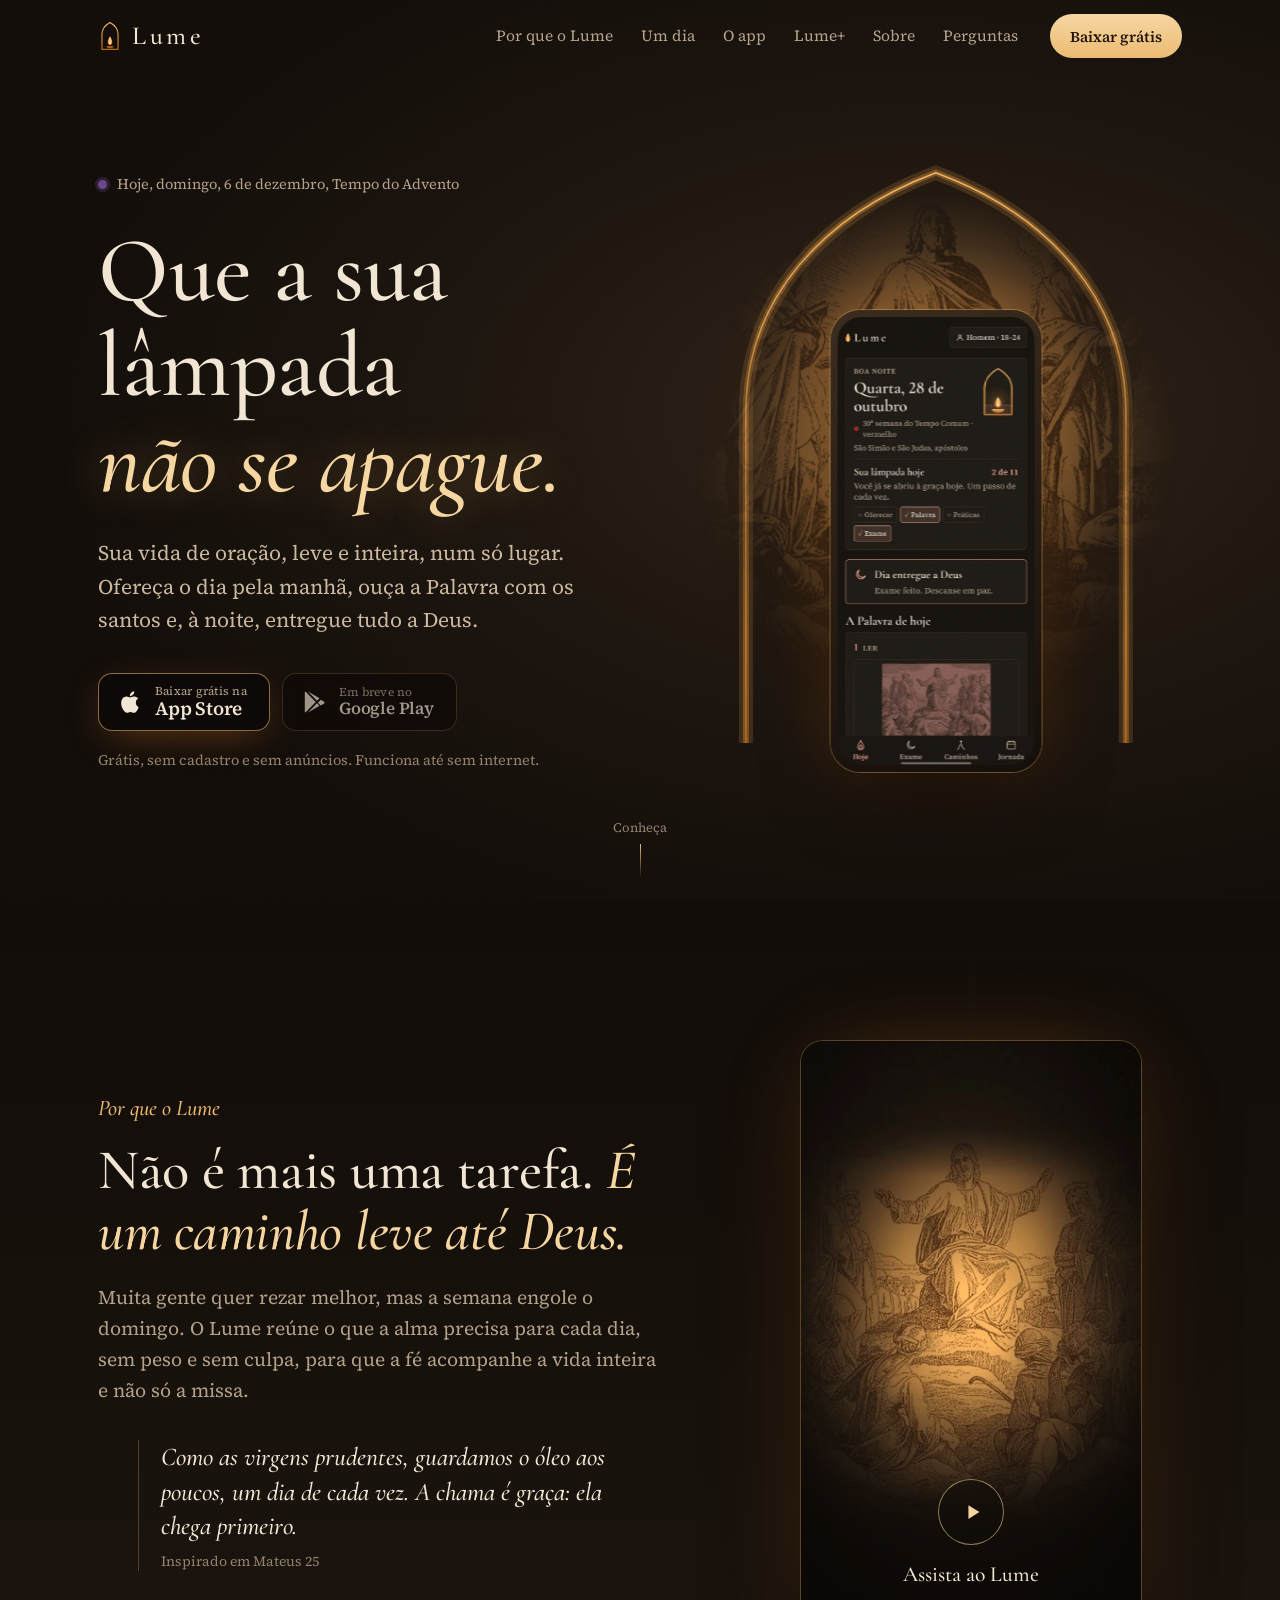
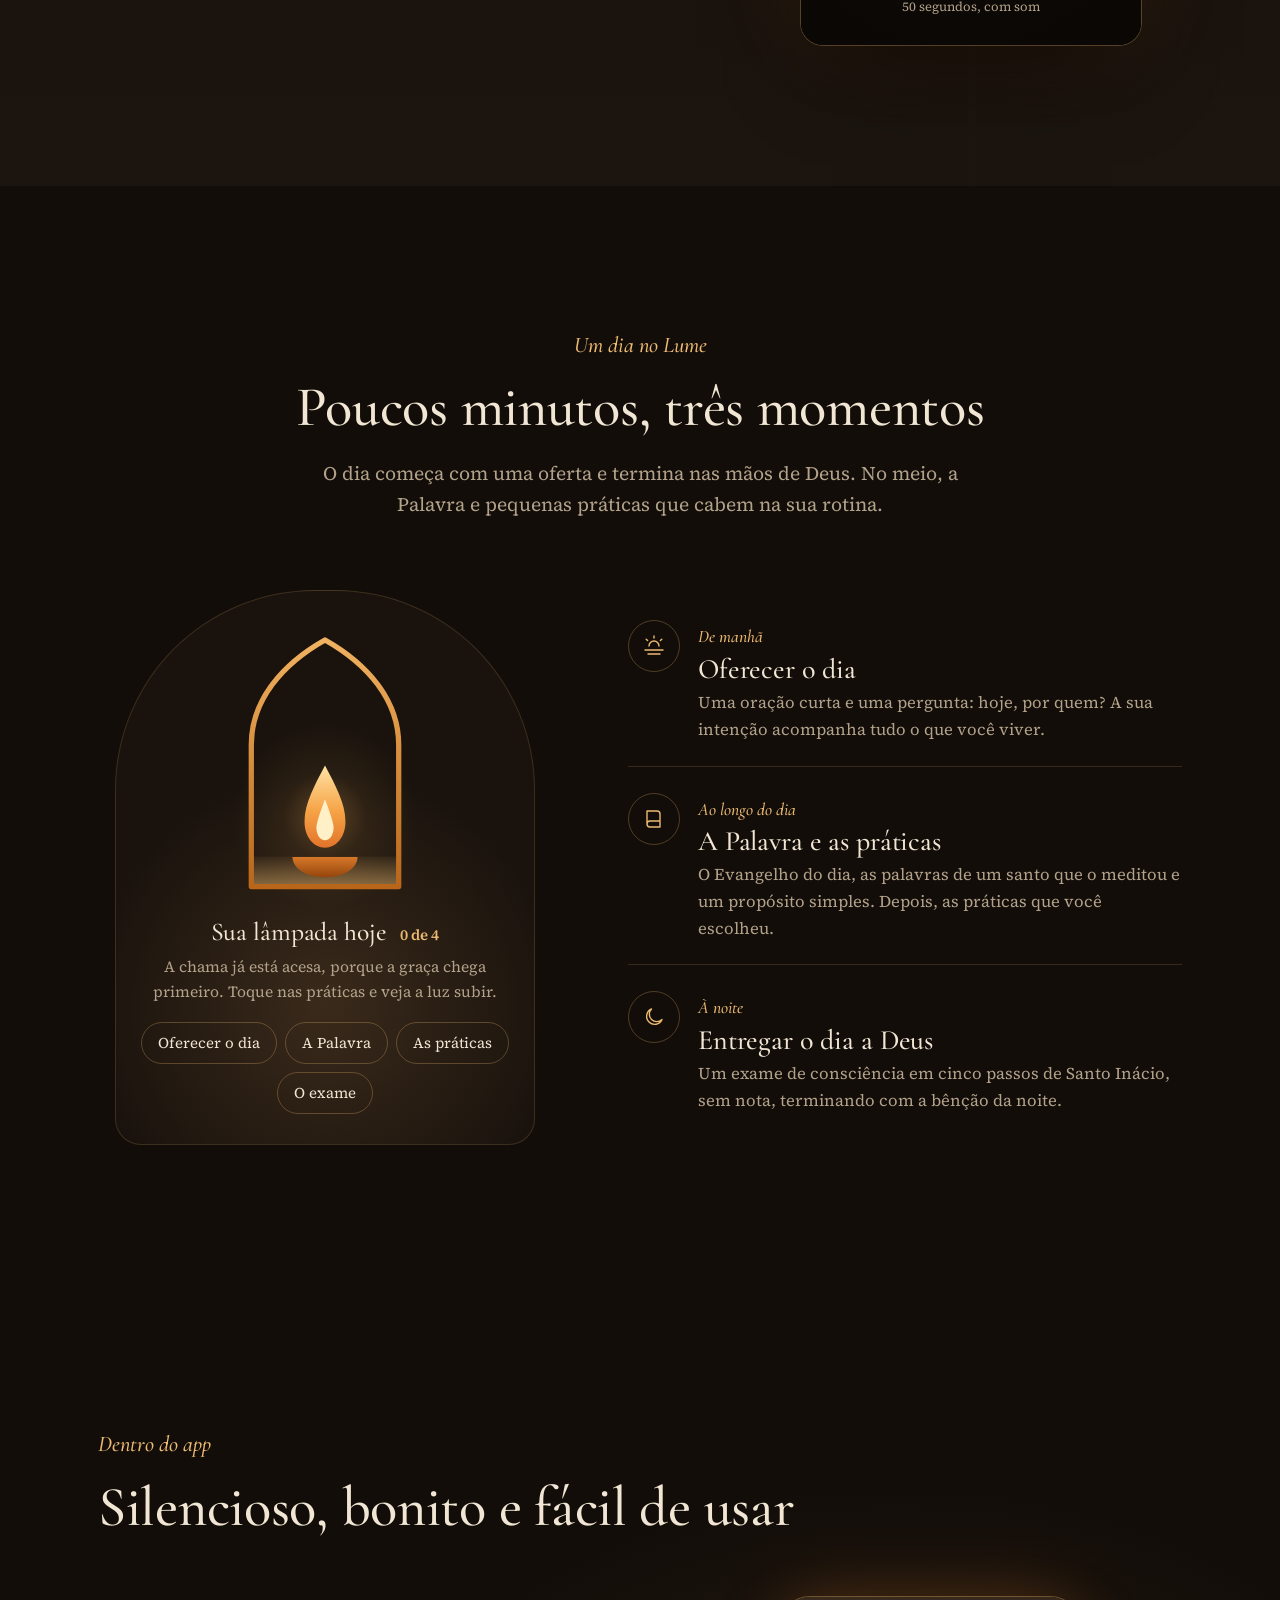
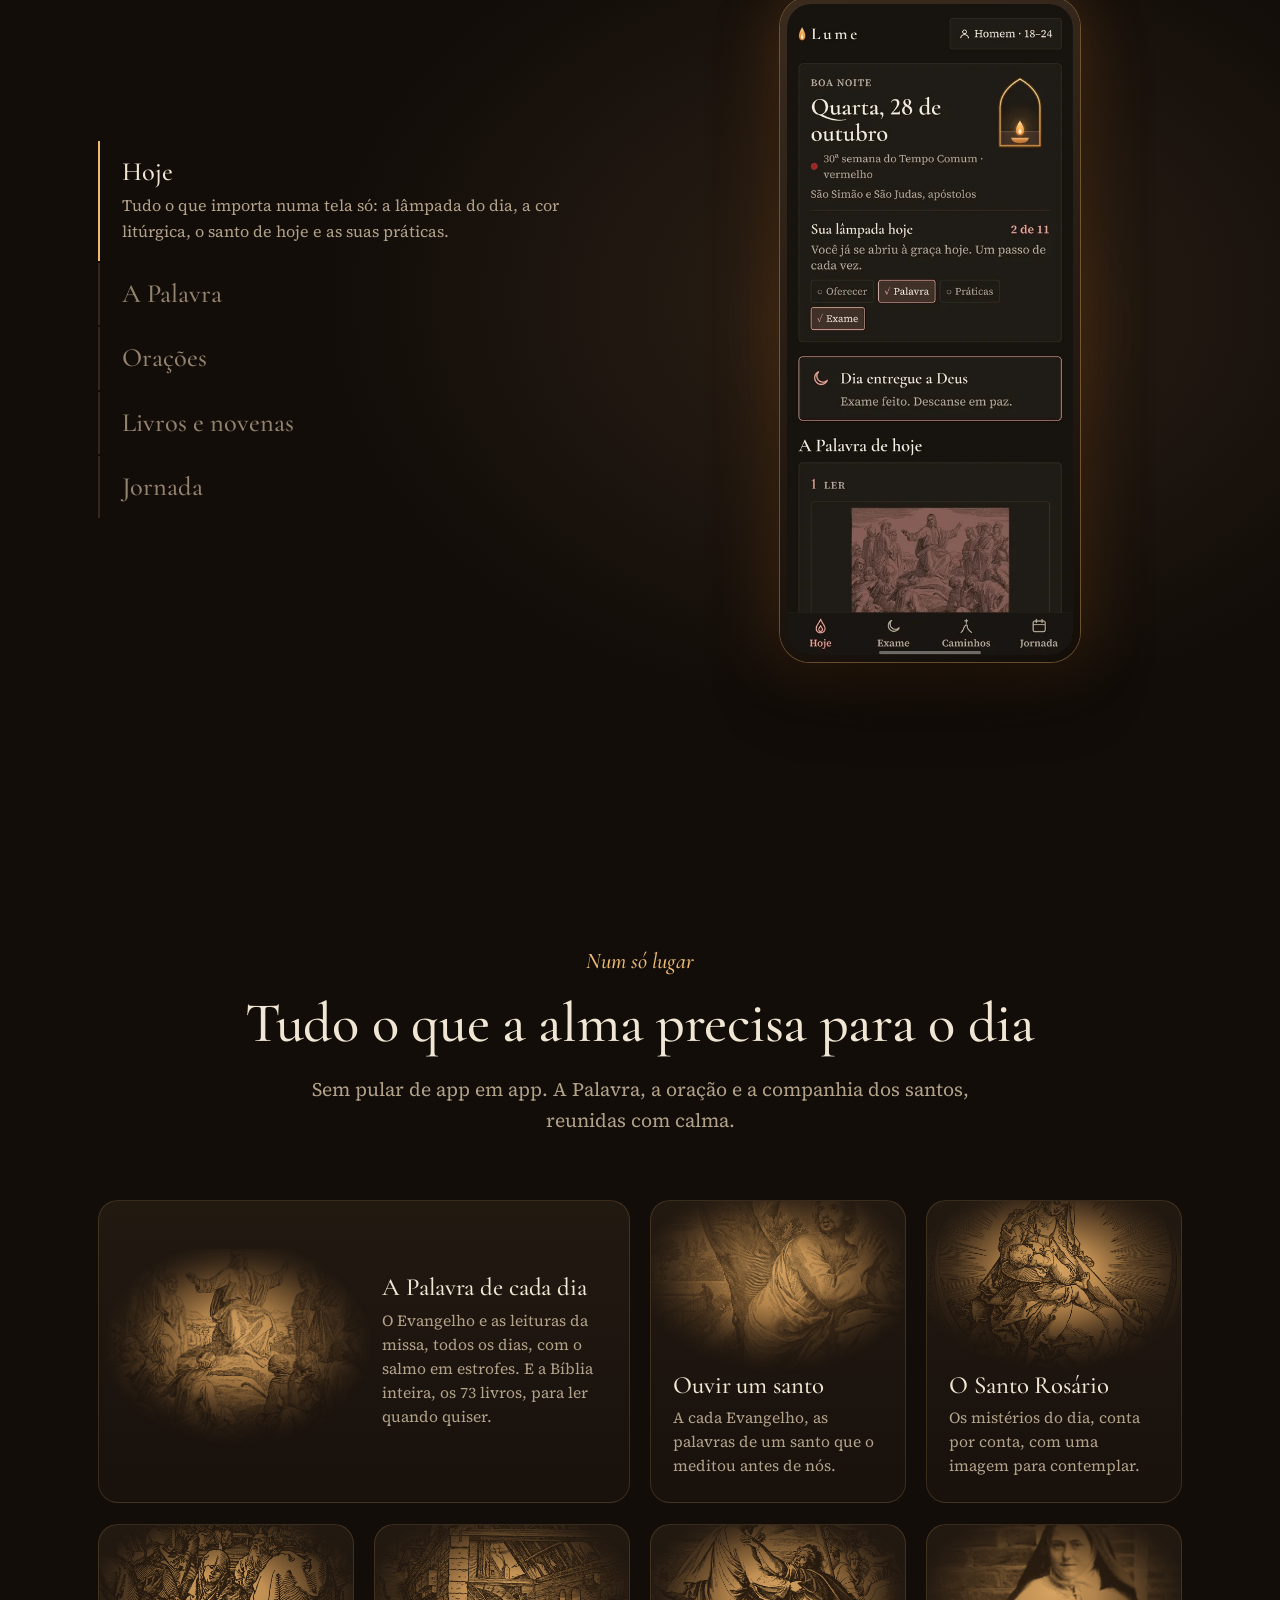
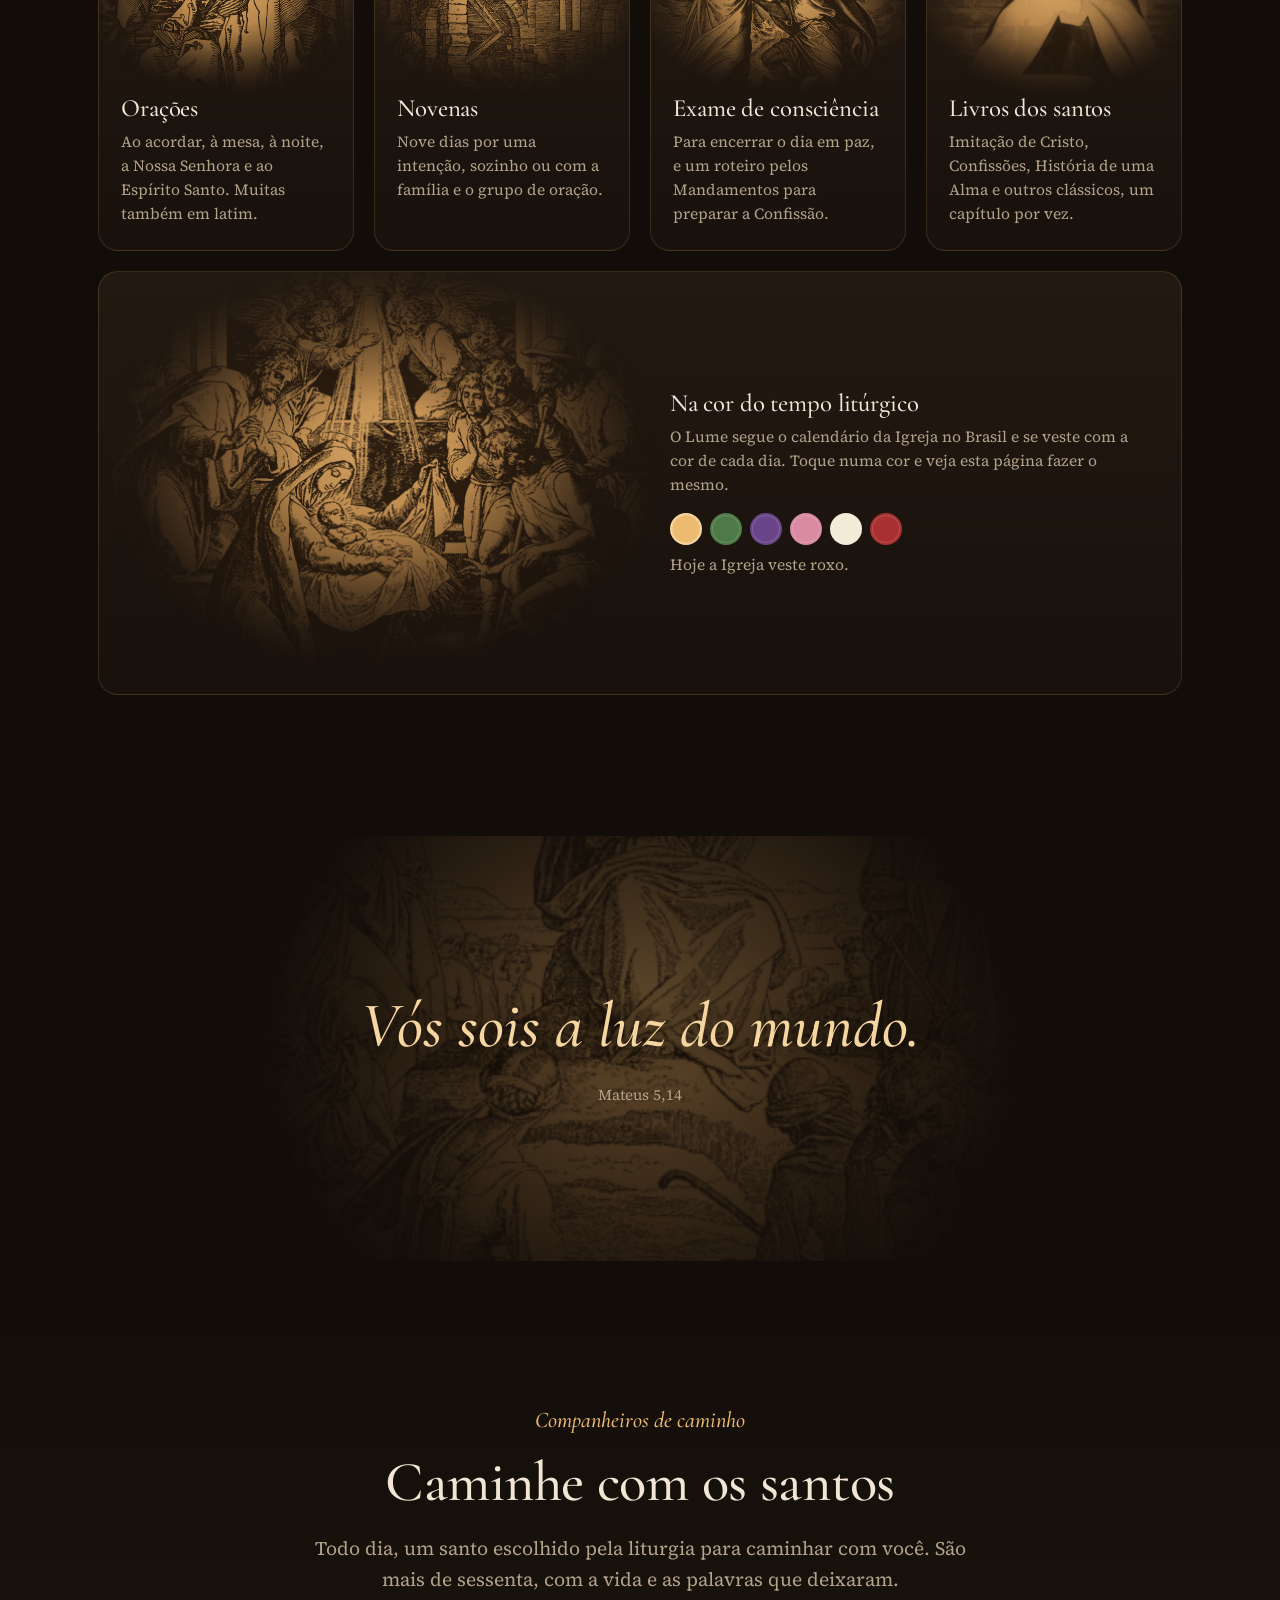
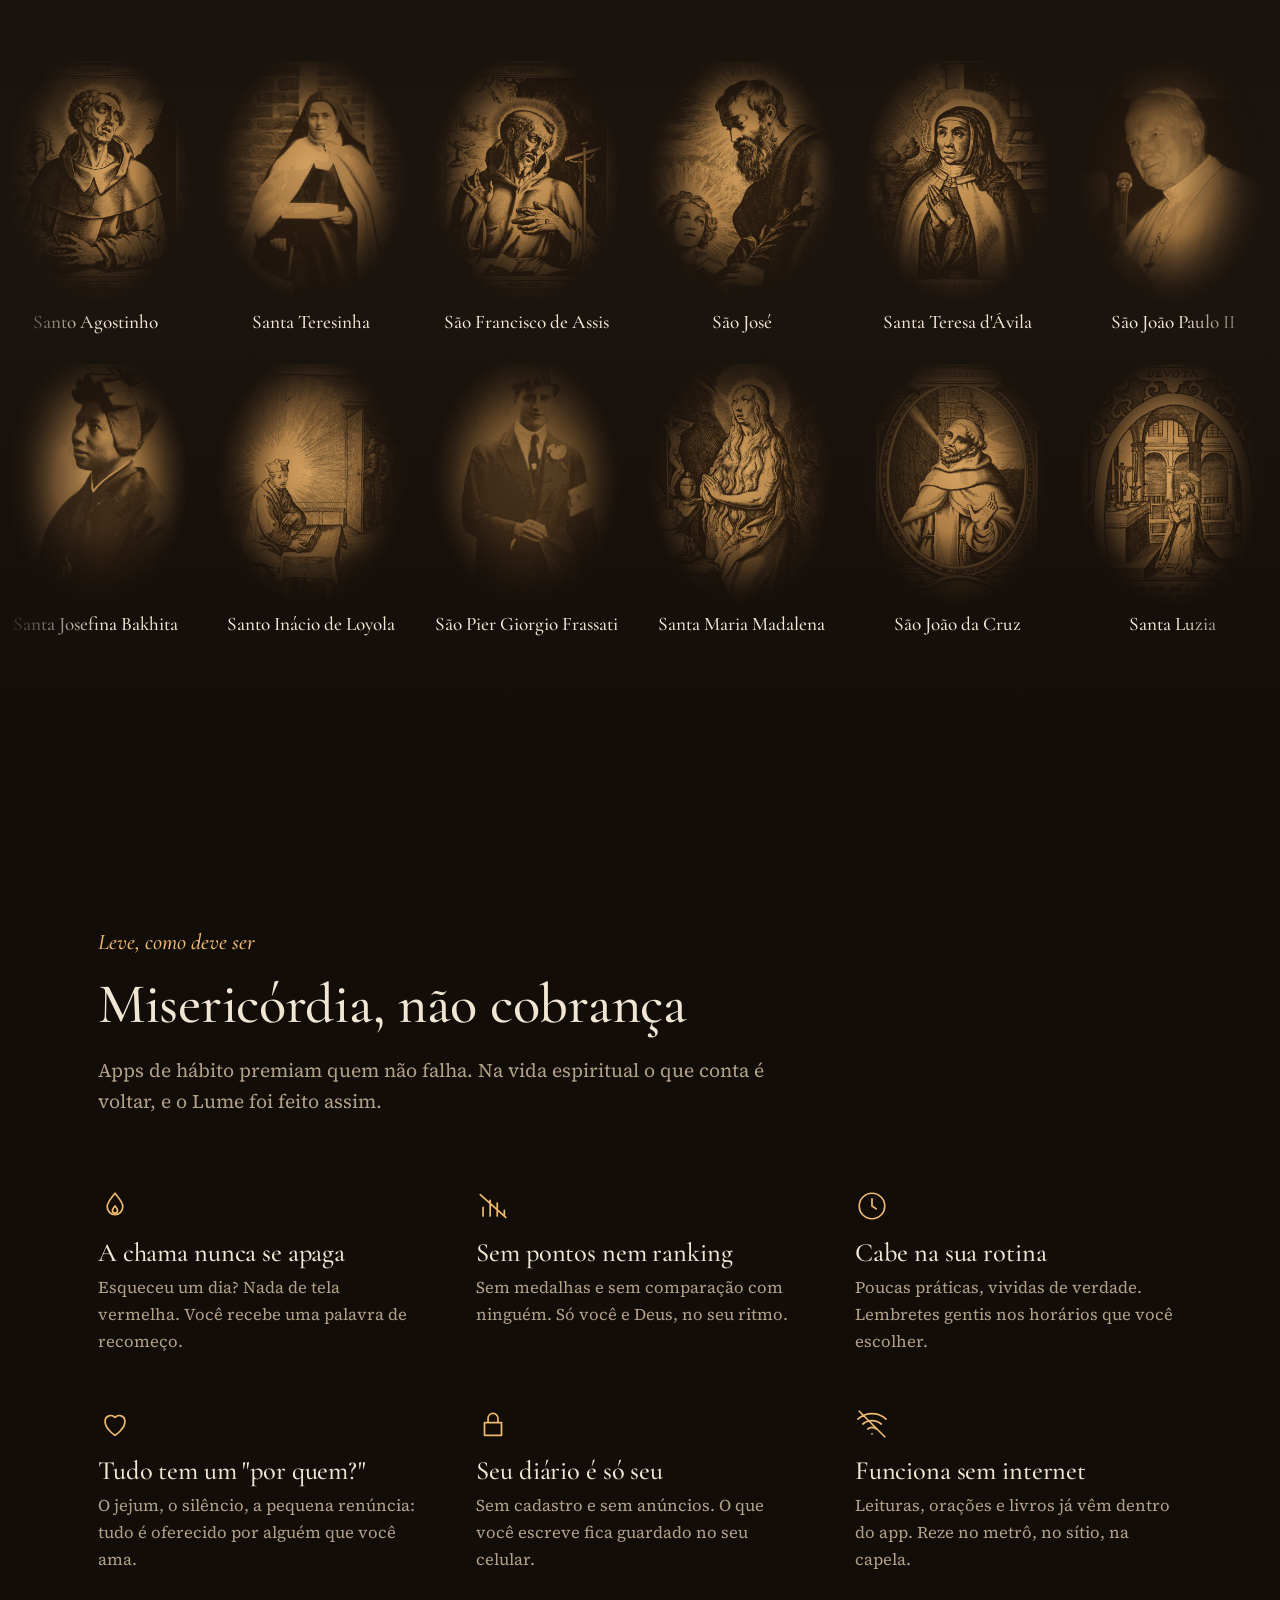
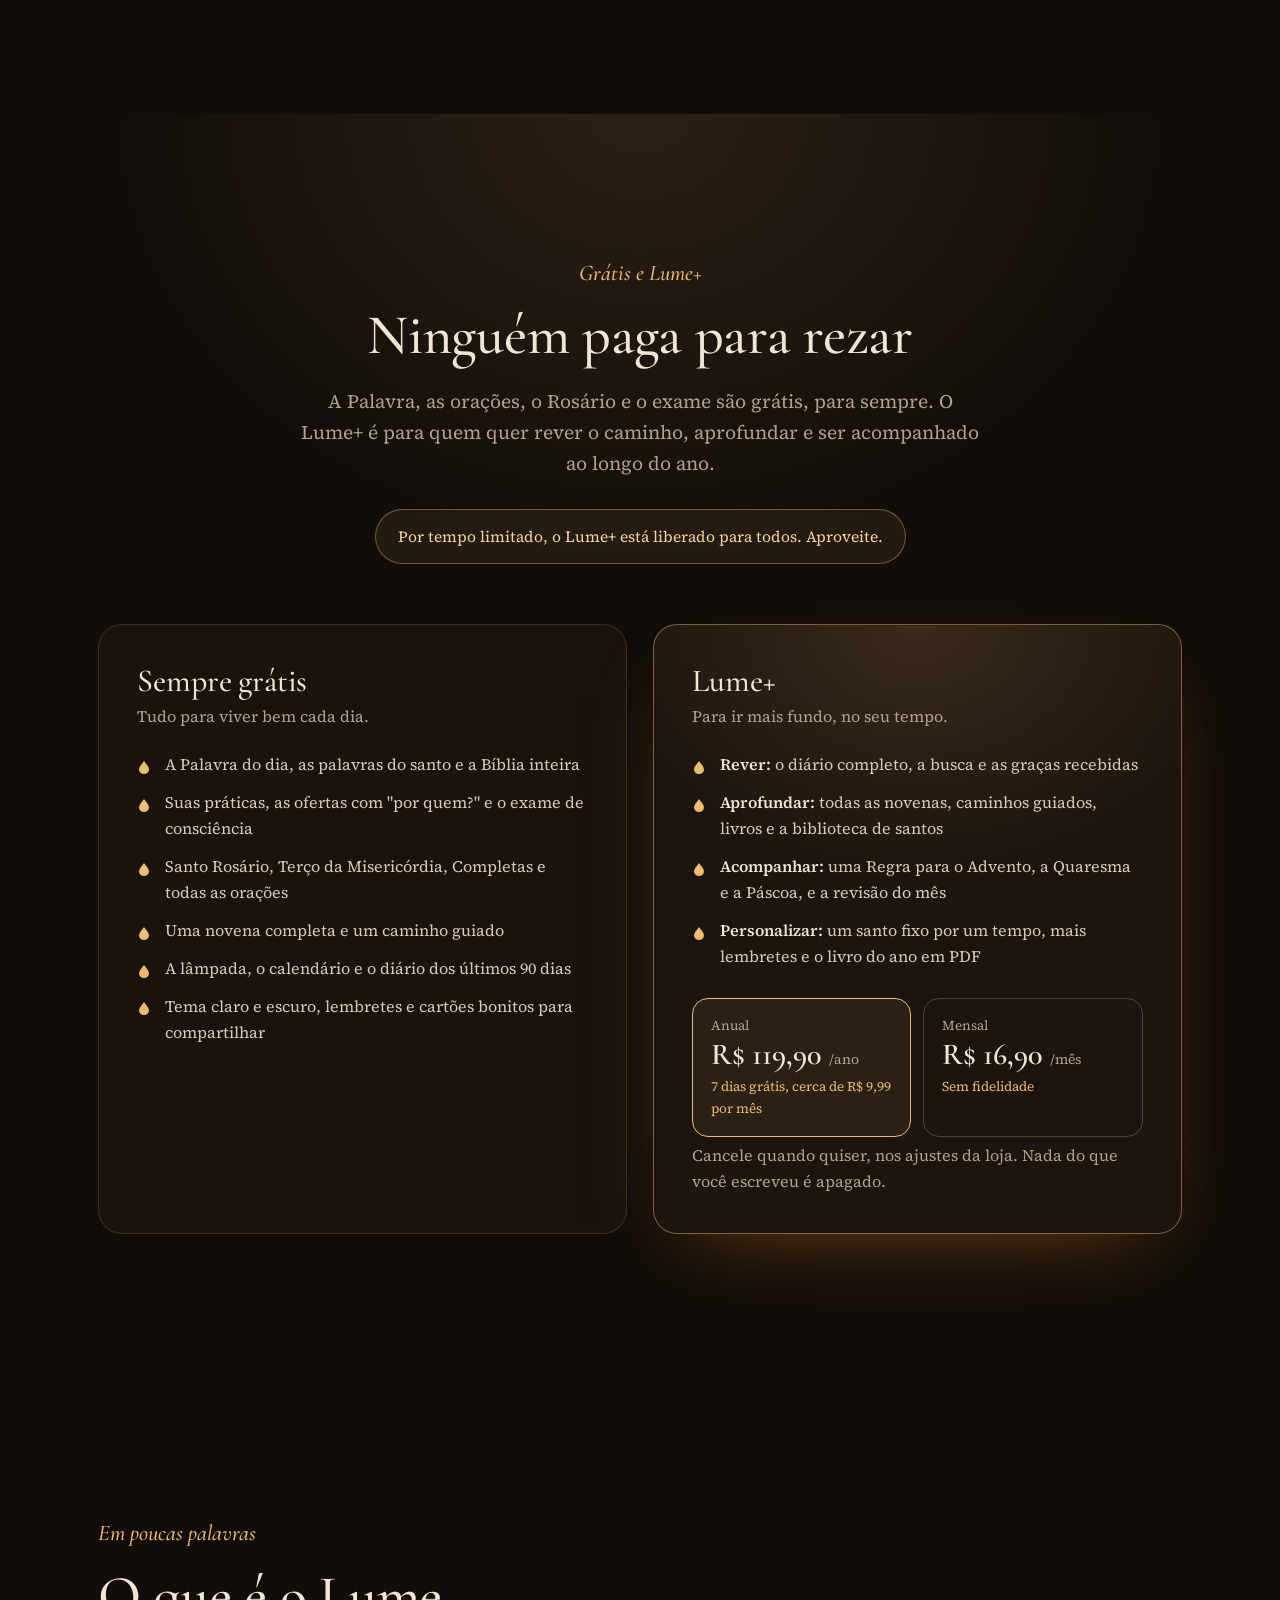
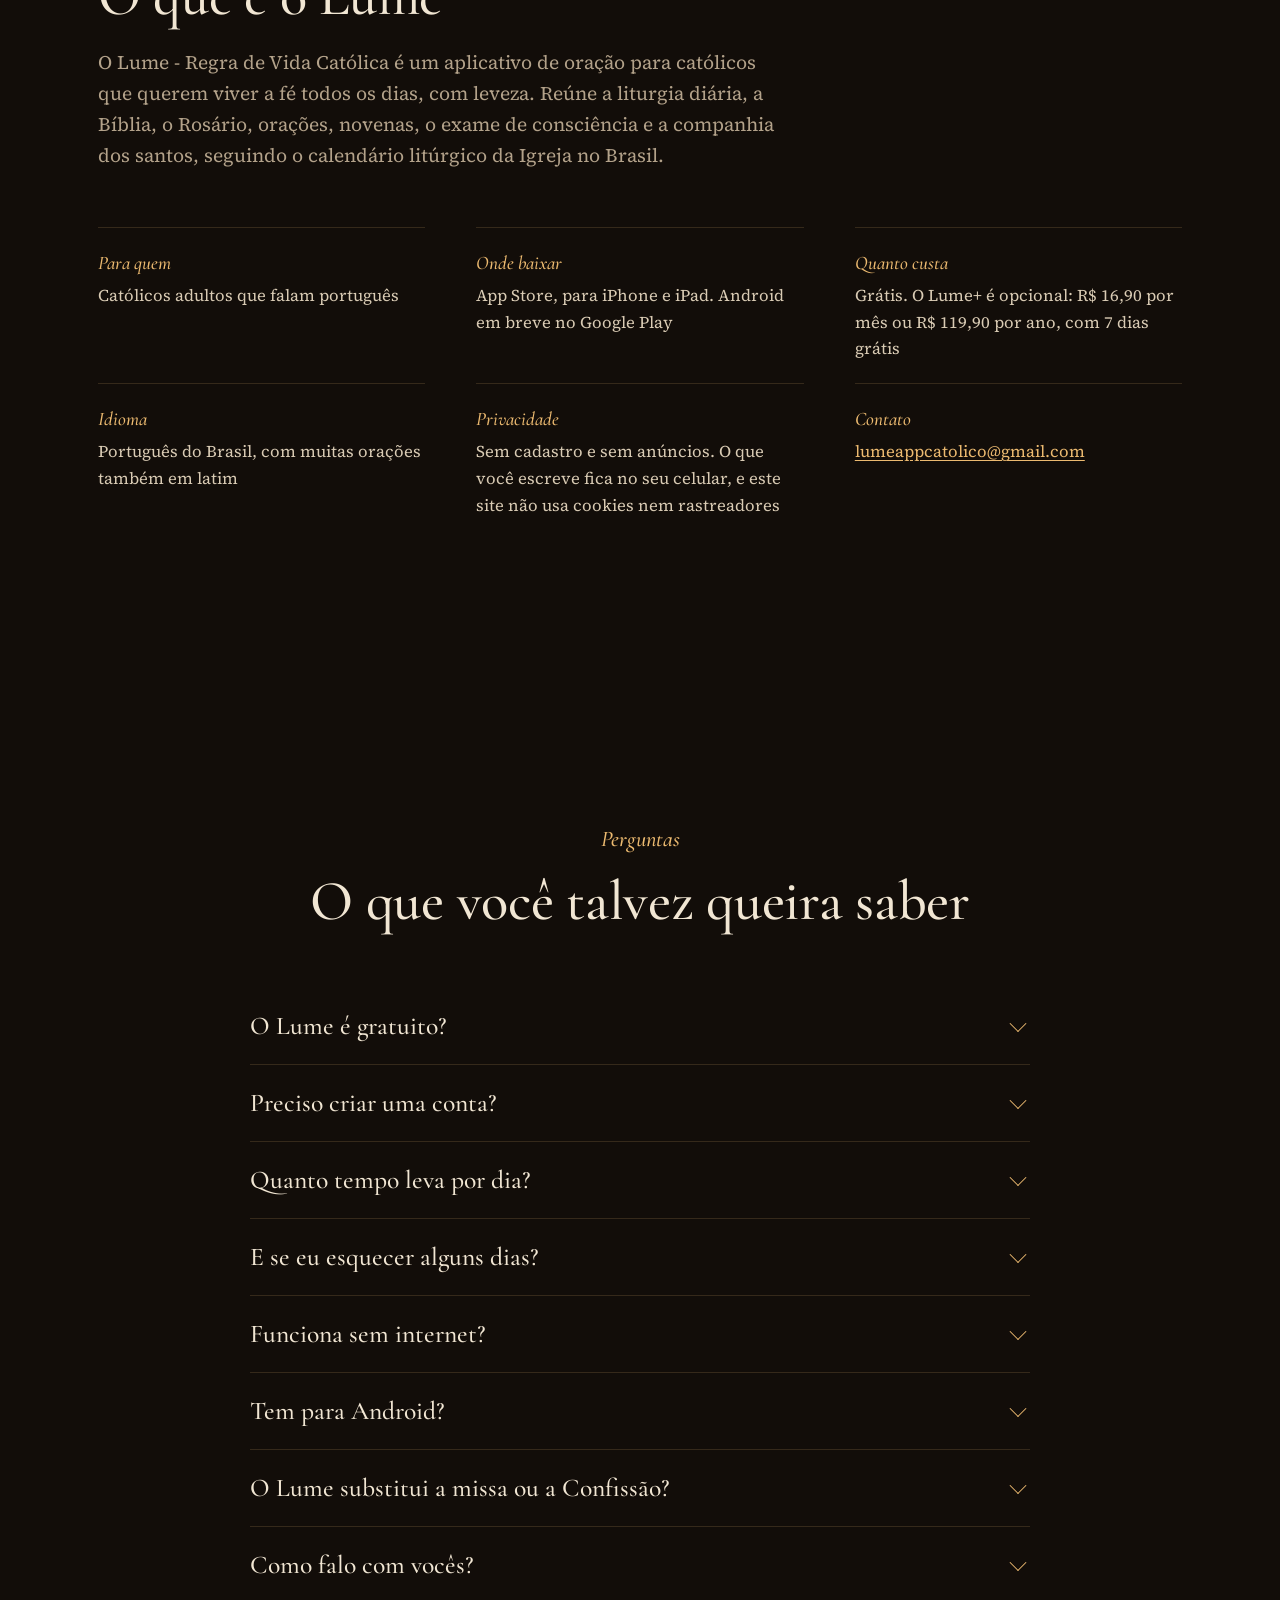
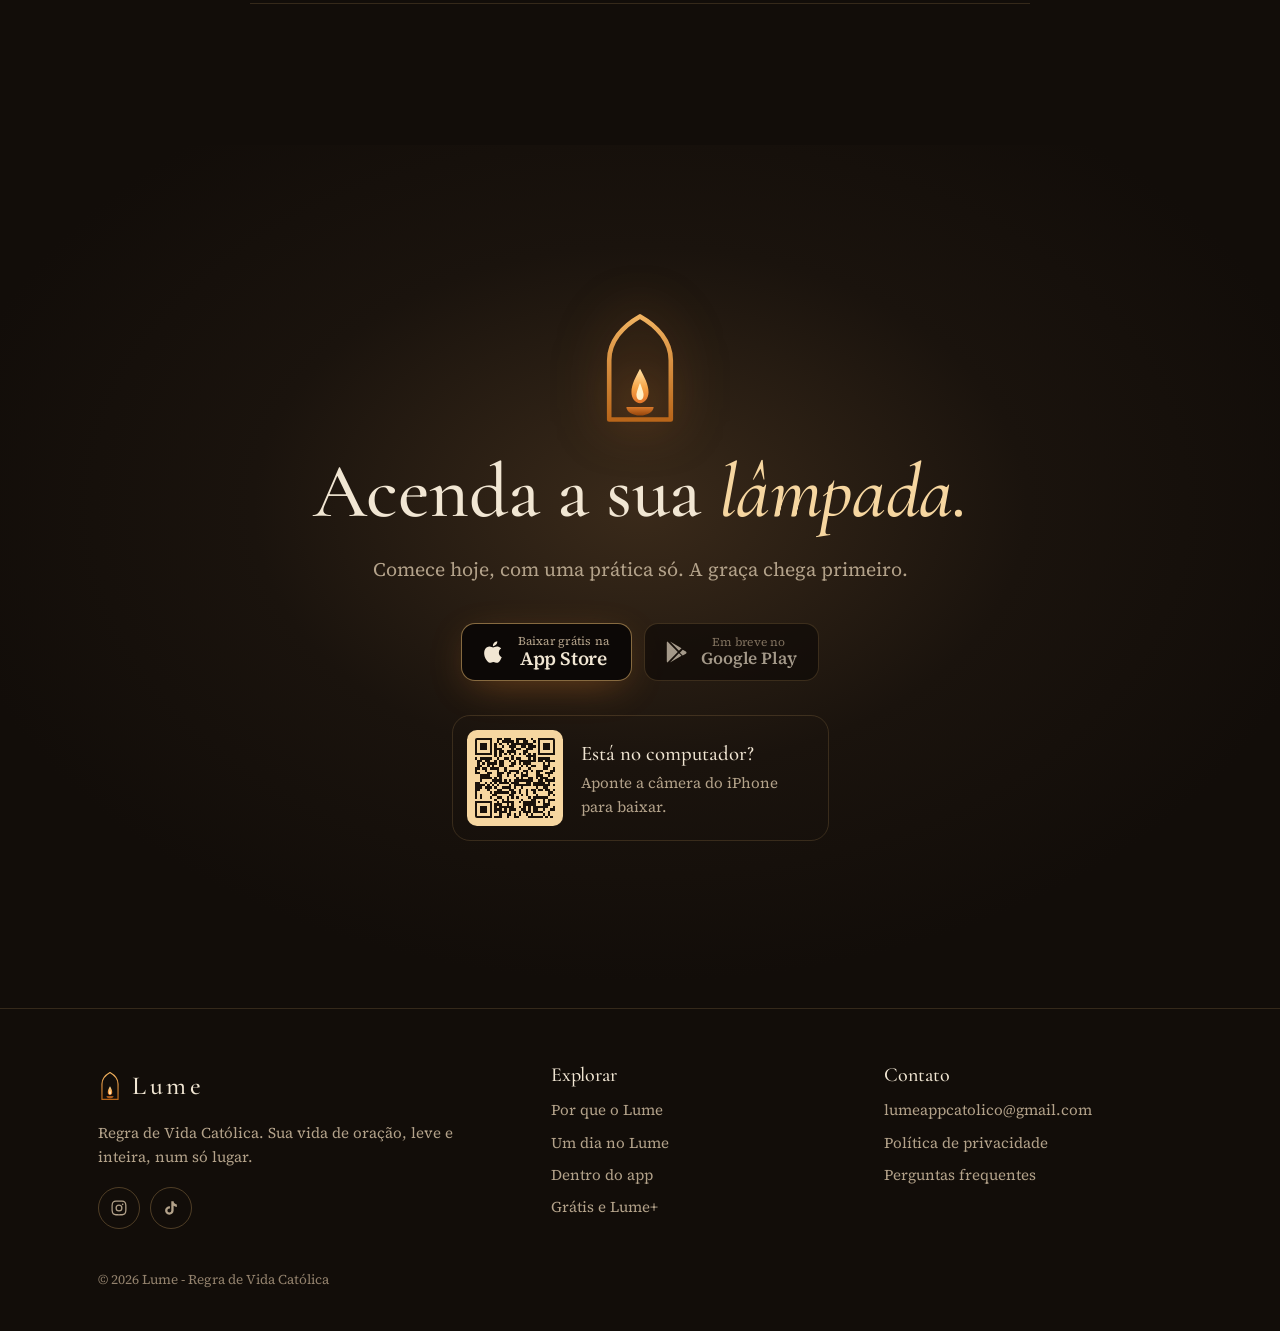
==== commit 9b7e8867: "Auditoria: gravuras leves e sob demanda, vídeo WebM, ARIA das abas, contraste, JSON-LD, seção factua" ====
--- a/novo/index.html
+++ b/novo/index.html
@@ -1,5 +1,5 @@
 <!doctype html>
-<html lang="pt-BR">
+<html lang="pt-BR" class="no-js">
 <head>
 <meta charset="utf-8">
 <meta name="viewport" content="width=device-width, initial-scale=1, viewport-fit=cover">
@@ -21,7 +21,8 @@
 <link rel="preload" href="../fonts/cormorant-garamond-latin-500-normal.woff2" as="font" type="font/woff2" crossorigin>
 <link rel="preload" href="../fonts/source-serif-4-latin-400-normal.woff2" as="font" type="font/woff2" crossorigin>
 <link rel="preload" href="../img/app/captura-1.webp" as="image" fetchpriority="high">
-<link rel="preload" href="../img/gravuras/schnorr-195.webp" as="image">
+<link rel="preload" href="media/g/schnorr-195.webp" as="image">
+<script type="application/ld+json">{"@context": "https://schema.org", "@graph": [{"@type": "Organization", "@id": "https://lumecatolico.com.br/#org", "name": "Lume", "url": "https://lumecatolico.com.br/", "logo": "https://lumecatolico.com.br/apple-touch-icon.png", "email": "lumeappcatolico@gmail.com", "sameAs": ["https://instagram.com/lumeappcatolico", "https://www.tiktok.com/@lumeappcatolico", "https://apps.apple.com/app/id6828948510"]}, {"@type": "WebSite", "@id": "https://lumecatolico.com.br/#site", "url": "https://lumecatolico.com.br/", "name": "Lume - Regra de Vida Católica", "inLanguage": "pt-BR", "publisher": {"@id": "https://lumecatolico.com.br/#org"}}, {"@type": "MobileApplication", "@id": "https://lumecatolico.com.br/#app", "name": "Lume - Regra de Vida Católica", "operatingSystem": "iOS", "applicationCategory": "LifestyleApplication", "inLanguage": "pt-BR", "url": "https://apps.apple.com/app/id6828948510", "downloadUrl": "https://apps.apple.com/app/id6828948510", "image": "https://lumecatolico.com.br/img/og.jpg", "description": "Aplicativo católico de oração: liturgia diária, Bíblia, Rosário, orações, novenas, exame de consciência e a companhia dos santos, num só lugar. Sem cadastro e sem anúncios.", "publisher": {"@id": "https://lumecatolico.com.br/#org"}, "offers": [{"@type": "Offer", "name": "Lume", "price": "0", "priceCurrency": "BRL"}, {"@type": "Offer", "name": "Lume+ mensal", "price": "16.90", "priceCurrency": "BRL"}, {"@type": "Offer", "name": "Lume+ anual", "price": "119.90", "priceCurrency": "BRL"}]}, {"@type": "FAQPage", "mainEntity": [{"@type": "Question", "name": "O Lume é gratuito?", "acceptedAnswer": {"@type": "Answer", "text": "Sim. Tudo o que você precisa para viver o dia é gratuito: a Palavra, as práticas, o exame, as orações e o Rosário. O Lume+ é opcional."}}, {"@type": "Question", "name": "Preciso criar uma conta?", "acceptedAnswer": {"@type": "Answer", "text": "Não. É só baixar e começar. Suas práticas e seu diário ficam no próprio celular."}}, {"@type": "Question", "name": "Quanto tempo leva por dia?", "acceptedAnswer": {"@type": "Answer", "text": "Você decide. Dá para viver o essencial em poucos minutos, de manhã e à noite, e aprofundar quando tiver mais tempo."}}, {"@type": "Question", "name": "E se eu esquecer alguns dias?", "acceptedAnswer": {"@type": "Answer", "text": "Nada acontece. O Lume nunca mostra uma tela de falha: quando você volta, recebe uma palavra de recomeço."}}, {"@type": "Question", "name": "Funciona sem internet?", "acceptedAnswer": {"@type": "Answer", "text": "Sim. As leituras, as orações e os livros já vêm dentro do app."}}, {"@type": "Question", "name": "Tem para Android?", "acceptedAnswer": {"@type": "Answer", "text": "Está chegando ao Google Play nas próximas semanas. Siga @lumeappcatolico no Instagram para saber assim que sair."}}, {"@type": "Question", "name": "O Lume substitui a missa ou a Confissão?", "acceptedAnswer": {"@type": "Answer", "text": "Não. O Lume é um companheiro para o dia a dia, que ajuda a viver melhor os sacramentos, a vida da paróquia e o acompanhamento espiritual."}}, {"@type": "Question", "name": "Como falo com vocês?", "acceptedAnswer": {"@type": "Answer", "text": "Escreva para lumeappcatolico@gmail.com. Sugestões são muito bem-vindas."}}]}]}</script>
 <style>
 @font-face{font-family:"Cormorant";src:url(../fonts/cormorant-garamond-latin-500-normal.woff2) format("woff2");font-weight:500;font-display:swap}
 @font-face{font-family:"Cormorant";src:url(../fonts/cormorant-garamond-latin-600-normal.woff2) format("woff2");font-weight:600;font-display:swap}
@@ -35,7 +36,7 @@
 @property --lit{syntax:'<color>';inherits:true;initial-value:#4E7A47}
 :root{
   --sombra:#120D09; --madeira:#1C150F; --nicho:#2E2218;
-  --creme:#F1E6D3; --pergaminho:#B3A28A; --cinza:#7F6F5C;
+  --creme:#F1E6D3; --pergaminho:#B3A28A; --cinza:#93826D;
   --ambar:#ECBA70; --ouro:#F6D6A0; --chama:#E8822A;
   --fio:color-mix(in srgb,var(--ambar) 16%,transparent); --fio2:color-mix(in srgb,var(--ambar) 28%,transparent);
   --lit:#4E7A47;
@@ -184,7 +185,7 @@
 .app{background:radial-gradient(ellipse 60% 50% at 70% 55%,#2C2016,var(--sombra) 75%)}
 .tour>*{min-width:0}
 .tour{display:grid;grid-template-columns:1fr 1fr;gap:clamp(30px,6vw,90px);align-items:center;margin-top:clamp(36px,5vw,60px)}
-.abas{display:grid;gap:2px;list-style:none;margin:0;padding:0}
+.abas{display:grid;gap:2px}
 .aba{display:block;width:100%;text-align:left;background:transparent;border:0;border-left:2px solid var(--fio);padding:16px 0 16px 22px;color:var(--cinza);cursor:pointer;font:inherit;transition:color .3s,border-color .3s}
 .aba b{display:block;font-family:var(--f-t);font-weight:500;font-size:1.65rem;line-height:1.15;color:inherit;transition:color .3s}
 .aba span{display:block;font-size:16px;color:var(--pergaminho);max-height:0;overflow:hidden;opacity:0;transition:max-height .6s var(--ease),opacity .5s,margin .5s}
@@ -197,9 +198,10 @@
 .telas{position:relative;border-radius:24px;overflow:hidden;aspect-ratio:480/1091}
 .telas img{position:absolute;inset:0;width:100%;height:100%;object-fit:cover;opacity:0;transition:opacity .7s ease}
 .telas img.on{opacity:1}
-.pontos{display:none;justify-content:center;gap:8px;margin-top:22px}
-.pontos button{width:8px;height:8px;border-radius:50%;border:0;padding:0;background:var(--fio2);cursor:pointer;transition:all .3s}
-.pontos button[aria-current=true]{background:var(--ambar);width:24px;border-radius:4px}
+.pontos{display:none;justify-content:center;gap:2px;margin-top:14px}
+.pontos button{width:28px;height:28px;border:0;padding:0;background:transparent;cursor:pointer;display:grid;place-items:center}
+.pontos button::before{content:"";width:8px;height:8px;border-radius:4px;background:var(--fio2);transition:all .3s}
+.pontos button[aria-current=true]::before{background:var(--ambar);width:22px}
 
 /* Tudo num só lugar */
 .tudo-grid{display:grid;grid-template-columns:repeat(4,1fr);gap:clamp(14px,1.6vw,22px);margin-top:clamp(40px,5vw,64px)}
@@ -262,6 +264,12 @@
 .preco span{display:block;font-size:13.5px;color:var(--ambar);margin-top:4px}
 .letra{font-size:14px;color:var(--cinza);margin-top:18px}
 
+.fatos{display:grid;grid-template-columns:repeat(3,1fr);gap:0 clamp(24px,4vw,56px);margin:clamp(36px,5vw,56px) 0 0}
+.fatos div{padding:20px 0;border-top:1px solid var(--fio)}
+.fatos dt{font-family:var(--f-t);font-style:italic;font-size:1.2rem;color:var(--ambar)}
+.fatos dd{margin:4px 0 0;font-size:16.5px;color:#D9CBB4}
+@media (max-width:900px){.fatos{grid-template-columns:1fr 1fr}}
+@media (max-width:560px){.fatos{grid-template-columns:1fr}}
 /* Perguntas */
 .faq{max-width:780px;margin:clamp(36px,5vw,56px) auto 0}
 .faq details{border-bottom:1px solid var(--fio)}
@@ -285,7 +293,7 @@
 
 footer{border-top:1px solid var(--fio);padding:56px 0 calc(40px + env(safe-area-inset-bottom));font-size:15px;color:var(--pergaminho)}
 .rodape{display:grid;grid-template-columns:1.4fr 1fr 1fr;gap:36px}
-footer h4{font-family:var(--f-t);font-weight:500;font-size:1.25rem;color:var(--creme);margin:0 0 12px}
+footer .h-rod{font-family:var(--f-t);font-weight:500;font-size:1.25rem;color:var(--creme);margin:0 0 12px}
 footer ul{list-style:none;margin:0;padding:0;display:grid;gap:8px}
 footer a{color:var(--pergaminho);text-decoration:none}
 footer a:hover{color:var(--ouro)}
@@ -361,7 +369,7 @@
   .tour{grid-template-columns:1fr}
   .abas{display:flex;overflow-x:auto;gap:8px;scroll-snap-type:x mandatory;padding-bottom:6px;margin-inline:calc(var(--pad) * -1);padding-inline:var(--pad);scrollbar-width:none}
   .abas::-webkit-scrollbar{display:none}
-  .abas li{flex:none;scroll-snap-align:start}
+  .aba{flex:none;scroll-snap-align:start;width:auto}
   .aba{border:1px solid var(--fio2);border-radius:999px;padding:10px 18px}
   .aba b{font-size:1.15rem;font-family:var(--f-c);font-weight:400}
   .aba span{display:none}
@@ -377,6 +385,7 @@
 @media (min-width:901px){.legenda{display:none}}
 @media (max-width:620px){
   .hdr .btn{display:none}
+  .burger{margin-left:auto}
   .tudo-grid{grid-template-columns:1fr;gap:12px}
   .peca,.peca.larga,.peca.cheia{grid-column:auto;flex-direction:row;align-items:center}
   .peca .grav,.peca.larga .grav,.peca.cheia .grav{flex:0 0 36%;width:auto;margin:0 -2% 0 -4%;--ar:1/1}
@@ -404,6 +413,7 @@
 }
 </style>
 <script>document.documentElement.className='js'</script>
+<noscript><style>.rv,.santuario{opacity:1!important;transform:none!important}.santuario .aura{opacity:1!important;transform:translate(-50%,-50%)!important}.santuario .fone{opacity:1!important;transform:translateX(-50%)!important}.video button{display:none}</style></noscript>
 </head>
 <body>
 <a class="skip" href="#conteudo">Ir para o conteúdo</a>
@@ -433,6 +443,7 @@
       <a href="#dia">Um dia</a>
       <a href="#app">O app</a>
       <a href="#lumeplus">Lume+</a>
+      <a href="#sobre">Sobre</a>
       <a href="#perguntas">Perguntas</a>
       <a href="#baixar" class="nav-baixar" data-baixar>Baixar o app</a>
     </nav>
@@ -447,7 +458,7 @@
 <section class="hero acende" id="topo" aria-labelledby="h1">
   <div class="wrap hero-grid">
     <div>
-      <p class="hoje h-in" style="--d:.2s"><i></i><span id="hoje">Hoje</span></p>
+      <p class="hoje h-in" style="--d:.2s"><i></i><span id="hoje">Aplicativo católico de oração</span></p>
       <h1 id="h1" class="h-in" style="--d:.35s">Que a sua lâmpada <span>não se apague.</span></h1>
       <p class="lead h-in" style="--d:.55s">Sua vida de oração, leve e inteira, num só lugar. Ofereça o dia pela manhã, ouça a Palavra com os santos e, à noite, entregue tudo a Deus.</p>
       <div class="lojas h-in" id="baixar" style="--d:.75s">
@@ -460,7 +471,7 @@
     <div class="santuario" aria-hidden="true">
       <span class="aura"></span>
       <div class="arco">
-        <div class="gr"><div class="grav" style="--img:url(../img/gravuras/schnorr-195.webp);--pos:center 30%"></div></div>
+        <div class="gr"><div class="grav" style="--img:url(media/g/schnorr-195.webp);--pos:center 30%"></div></div>
         <svg viewBox="0 0 100 124" preserveAspectRatio="none">
           <defs>
             
@@ -490,8 +501,9 @@
     </div>
     <div class="rv" style="--d:.15s">
       <div class="video" id="video">
-        <img src="media/manifesto-capa.jpg" width="720" height="1280" alt="" loading="lazy">
-        <button type="button" aria-label="Assistir ao vídeo do Lume, 50 segundos"><span class="play"><svg viewBox="0 0 24 24" aria-hidden="true"><path d="M7 4.5v15l12-7.5z"/></svg></span><b>Assista ao Lume</b><small>50 segundos, com som</small></button>
+        <img src="media/manifesto-capa.webp" width="720" height="1280" alt="" loading="lazy">
+        <noscript><video controls playsinline preload="none" poster="media/manifesto-capa.webp" style="position:absolute;inset:0"><source src="media/manifesto.webm" type="video/webm"><source src="media/manifesto.mp4" type="video/mp4"></video></noscript>
+        <button type="button"><span class="play"><svg viewBox="0 0 24 24" aria-hidden="true"><path d="M7 4.5v15l12-7.5z"/></svg></span><b>Assista ao Lume</b><small>50 segundos, com som</small></button>
       </div>
     </div>
   </div>
@@ -549,13 +561,13 @@
     </div>
     <div class="tour">
       <div class="rv">
-        <ul class="abas" role="tablist" aria-label="Telas do app" id="abas">
-          <li><button class="aba" role="tab" aria-selected="true" aria-controls="telas"><b>Hoje</b><span>Tudo o que importa numa tela só: a lâmpada do dia, a cor litúrgica, o santo de hoje e as suas práticas.</span></button></li>
-          <li><button class="aba" role="tab" aria-selected="false" aria-controls="telas" tabindex="-1"><b>A Palavra</b><span>O Evangelho e as leituras da missa, com arte sacra e as palavras de um santo para meditar.</span></button></li>
-          <li><button class="aba" role="tab" aria-selected="false" aria-controls="telas" tabindex="-1"><b>Orações</b><span>Orações para cada hora do dia, o Santo Rosário e as Completas, sempre à mão.</span></button></li>
-          <li><button class="aba" role="tab" aria-selected="false" aria-controls="telas" tabindex="-1"><b>Livros e novenas</b><span>Clássicos dos santos, um capítulo por vez, novenas e caminhos guiados de alguns dias.</span></button></li>
-          <li><button class="aba" role="tab" aria-selected="false" aria-controls="telas" tabindex="-1"><b>Jornada</b><span>Seu caminho visto com misericórdia: o que conta não é a perfeição, é cada recomeço.</span></button></li>
-        </ul>
+        <div class="abas" role="tablist" aria-label="Telas do app" id="abas">
+          <button class="aba" role="tab" aria-selected="true" aria-controls="telas"><b>Hoje</b><span>Tudo o que importa numa tela só: a lâmpada do dia, a cor litúrgica, o santo de hoje e as suas práticas.</span></button>
+          <button class="aba" role="tab" aria-selected="false" aria-controls="telas" tabindex="-1"><b>A Palavra</b><span>O Evangelho e as leituras da missa, com arte sacra e as palavras de um santo para meditar.</span></button>
+          <button class="aba" role="tab" aria-selected="false" aria-controls="telas" tabindex="-1"><b>Orações</b><span>Orações para cada hora do dia, o Santo Rosário e as Completas, sempre à mão.</span></button>
+          <button class="aba" role="tab" aria-selected="false" aria-controls="telas" tabindex="-1"><b>Livros e novenas</b><span>Clássicos dos santos, um capítulo por vez, novenas e caminhos guiados de alguns dias.</span></button>
+          <button class="aba" role="tab" aria-selected="false" aria-controls="telas" tabindex="-1"><b>Jornada</b><span>Seu caminho visto com misericórdia: o que conta não é a perfeição, é cada recomeço.</span></button>
+        </div>
       </div>
       <div class="rv" style="--d:.1s">
         <div class="vitrine" id="vitrine">
@@ -585,14 +597,14 @@
       <p class="lead">Sem pular de app em app. A Palavra, a oração e a companhia dos santos, reunidas com calma.</p>
     </div>
     <div class="tudo-grid">
-      <article class="peca larga rv"><div class="grav" style="--img:url(../img/gravuras/schnorr-186.webp)"></div><div class="tx"><h3>A Palavra de cada dia</h3><p>O Evangelho e as leituras da missa, todos os dias, com o salmo em estrofes. E a Bíblia inteira, os 73 livros, para ler quando quiser.</p></div></article>
-      <article class="peca rv" style="--d:.06s"><div class="grav" style="--img:url(../img/gravuras/mellan-392631.webp)"></div><div class="tx"><h3>Ouvir um santo</h3><p>A cada Evangelho, as palavras de um santo que o meditou antes de nós.</p></div></article>
-      <article class="peca rv" style="--d:.12s"><div class="grav" style="--img:url(../img/gravuras/durer-388130.webp)"></div><div class="tx"><h3>O Santo Rosário</h3><p>Os mistérios do dia, conta por conta, com uma imagem para contemplar.</p></div></article>
-      <article class="peca rv"><div class="grav" style="--img:url(../img/gravuras/durer-387435.webp)"></div><div class="tx"><h3>Orações</h3><p>Ao acordar, à mesa, à noite, a Nossa Senhora e ao Espírito Santo. Muitas também em latim.</p></div></article>
-      <article class="peca rv" style="--d:.06s"><div class="grav" style="--img:url(../img/gravuras/durer-388137.webp)"></div><div class="tx"><h3>Novenas</h3><p>Nove dias por uma intenção, sozinho ou com a família e o grupo de oração.</p></div></article>
-      <article class="peca rv" style="--d:.12s"><div class="grav" style="--img:url(../img/gravuras/schnorr-194.webp)"></div><div class="tx"><h3>Exame de consciência</h3><p>Para encerrar o dia em paz, e um roteiro pelos Mandamentos para preparar a Confissão.</p></div></article>
-      <article class="peca rv" style="--d:.18s"><div class="grav" style="--img:url(../img/gravuras/santo-teresinha.webp);--pos:center 25%"></div><div class="tx"><h3>Livros dos santos</h3><p>Imitação de Cristo, Confissões, História de uma Alma e outros clássicos, um capítulo por vez.</p></div></article>
-      <article class="peca larga cheia rv"><div class="grav" style="--img:url(../img/gravuras/schnorr-166.webp)"></div><div class="tx"><h3>Na cor do tempo litúrgico</h3><p>O Lume segue o calendário da Igreja no Brasil e se veste com a cor de cada dia. Toque numa cor e veja esta página fazer o mesmo.</p>
+      <article class="peca larga rv"><div class="grav" data-img="media/g/schnorr-186.webp"></div><div class="tx"><h3>A Palavra de cada dia</h3><p>O Evangelho e as leituras da missa, todos os dias, com o salmo em estrofes. E a Bíblia inteira, os 73 livros, para ler quando quiser.</p></div></article>
+      <article class="peca rv" style="--d:.06s"><div class="grav" data-img="media/g/mellan-392631.webp"></div><div class="tx"><h3>Ouvir um santo</h3><p>A cada Evangelho, as palavras de um santo que o meditou antes de nós.</p></div></article>
+      <article class="peca rv" style="--d:.12s"><div class="grav" data-img="media/g/durer-388130.webp"></div><div class="tx"><h3>O Santo Rosário</h3><p>Os mistérios do dia, conta por conta, com uma imagem para contemplar.</p></div></article>
+      <article class="peca rv"><div class="grav" data-img="media/g/durer-387435.webp"></div><div class="tx"><h3>Orações</h3><p>Ao acordar, à mesa, à noite, a Nossa Senhora e ao Espírito Santo. Muitas também em latim.</p></div></article>
+      <article class="peca rv" style="--d:.06s"><div class="grav" data-img="media/g/durer-388137.webp"></div><div class="tx"><h3>Novenas</h3><p>Nove dias por uma intenção, sozinho ou com a família e o grupo de oração.</p></div></article>
+      <article class="peca rv" style="--d:.12s"><div class="grav" data-img="media/g/schnorr-194.webp"></div><div class="tx"><h3>Exame de consciência</h3><p>Para encerrar o dia em paz, e um roteiro pelos Mandamentos para preparar a Confissão.</p></div></article>
+      <article class="peca rv" style="--d:.18s"><div class="grav" data-img="media/g/santo-teresinha.webp" style="--pos:center 25%"></div><div class="tx"><h3>Livros dos santos</h3><p>Imitação de Cristo, Confissões, História de uma Alma e outros clássicos, um capítulo por vez.</p></div></article>
+      <article class="peca larga cheia rv"><div class="grav" data-img="media/g/schnorr-166.webp"></div><div class="tx"><h3>Na cor do tempo litúrgico</h3><p>O Lume segue o calendário da Igreja no Brasil e se veste com a cor de cada dia. Toque numa cor e veja esta página fazer o mesmo.</p>
         <div class="cores" id="cores" role="group" aria-label="Cores do tempo litúrgico">
           <button class="cor" type="button" style="--c:#ECBA70" data-a="#ECBA70" data-o="#F6D6A0" data-n="A luz âmbar do Lume." aria-label="Âmbar do Lume" aria-pressed="true"></button>
           <button class="cor" type="button" style="--c:#4E7A47" data-k="verde" data-l="#4E7A47" data-a="#9DC48E" data-o="#D3E8C8" data-n="Verde: o Tempo Comum, a vida de todo dia vivida com esperança." aria-label="Verde"></button>
@@ -608,7 +620,7 @@
 
 <!-- Versículo -->
 <section class="versiculo" aria-label="Versículo">
-  <div class="grav" aria-hidden="true" style="--img:url(../img/gravuras/schnorr-186.webp)"></div>
+  <div class="grav" data-img="media/g/schnorr-186.webp" aria-hidden="true"></div>
   <div class="wrap rv">
     <blockquote>Vós sois a luz do mundo.</blockquote>
     <cite>Mateus 5,14</cite>
@@ -685,6 +697,25 @@
   </div>
 </section>
 
+<!-- Em poucas palavras -->
+<section class="sec" id="sobre" aria-labelledby="h-sobre">
+  <div class="wrap">
+    <div class="rv">
+      <span class="cap">Em poucas palavras</span>
+      <h2 class="h2" id="h-sobre">O que é o Lume</h2>
+      <p class="lead">O Lume - Regra de Vida Católica é um aplicativo de oração para católicos que querem viver a fé todos os dias, com leveza. Reúne a liturgia diária, a Bíblia, o Rosário, orações, novenas, o exame de consciência e a companhia dos santos, seguindo o calendário litúrgico da Igreja no Brasil.</p>
+    </div>
+    <dl class="fatos rv">
+      <div><dt>Para quem</dt><dd>Católicos adultos que falam português</dd></div>
+      <div><dt>Onde baixar</dt><dd>App Store, para iPhone e iPad. Android em breve no Google Play</dd></div>
+      <div><dt>Quanto custa</dt><dd>Grátis. O Lume+ é opcional: R$ 16,90 por mês ou R$ 119,90 por ano, com 7 dias grátis</dd></div>
+      <div><dt>Idioma</dt><dd>Português do Brasil, com muitas orações também em latim</dd></div>
+      <div><dt>Privacidade</dt><dd>Sem cadastro e sem anúncios. O que você escreve fica no seu celular, e este site não usa cookies nem rastreadores</dd></div>
+      <div><dt>Contato</dt><dd><a href="mailto:lumeappcatolico@gmail.com">lumeappcatolico@gmail.com</a></dd></div>
+    </dl>
+  </div>
+</section>
+
 <!-- Perguntas -->
 <section class="sec" id="perguntas" aria-labelledby="h-faq">
   <div class="wrap">
@@ -731,8 +762,8 @@
           <a href="https://www.tiktok.com/@lumeappcatolico" aria-label="TikTok do Lume"><svg viewBox="0 0 24 24"><path d="M16.6 5.8A4.3 4.3 0 0 1 15.5 3h-3.1v12.4a2.6 2.6 0 1 1-2.6-2.6c.3 0 .5 0 .8.1V9.7a5.7 5.7 0 1 0 4.9 5.7V9.1a7.3 7.3 0 0 0 4.3 1.4V7.4a4.3 4.3 0 0 1-3.2-1.6z"/></svg></a>
         </div>
       </div>
-      <div><h4>Explorar</h4><ul><li><a href="#proposta">Por que o Lume</a></li><li><a href="#dia">Um dia no Lume</a></li><li><a href="#app">Dentro do app</a></li><li><a href="#lumeplus">Grátis e Lume+</a></li></ul></div>
-      <div><h4>Contato</h4><ul><li><a href="mailto:lumeappcatolico@gmail.com">lumeappcatolico@gmail.com</a></li><li><a href="../privacidade/">Política de privacidade</a></li><li><a href="#perguntas">Perguntas frequentes</a></li></ul></div>
+      <div><h3 class="h-rod">Explorar</h3><ul><li><a href="#proposta">Por que o Lume</a></li><li><a href="#dia">Um dia no Lume</a></li><li><a href="#app">Dentro do app</a></li><li><a href="#lumeplus">Grátis e Lume+</a></li></ul></div>
+      <div><h3 class="h-rod">Contato</h3><ul><li><a href="mailto:lumeappcatolico@gmail.com">lumeappcatolico@gmail.com</a></li><li><a href="../privacidade/">Política de privacidade</a></li><li><a href="#perguntas">Perguntas frequentes</a></li></ul></div>
     </div>
     <p class="copy">© <span id="ano">2026</span> Lume - Regra de Vida Católica</p>
   </div>
@@ -787,7 +818,7 @@
 
   /* Abertura: tudo aparece junto, depois que as imagens estão prontas */
   (function(){var hero=$('.hero'),feito=false;function vai(){if(feito)return;feito=true;requestAnimationFrame(function(){hero.classList.add('pronto')})}
-    var a=$('.santuario .fone img'),b=new Image();b.src='../img/gravuras/schnorr-195.webp';
+    var a=$('.santuario .fone img'),b=new Image();b.src='media/g/schnorr-195.webp';
     function pronto(i){return i.decode?i.decode().catch(function(){}):Promise.resolve()}
     Promise.all([pronto(a),pronto(b)]).then(function(){setTimeout(vai,350)});setTimeout(vai,1800)})();
 
@@ -816,7 +847,7 @@
   if('IntersectionObserver' in window&&!reduz){var io=new IntersectionObserver(function(es){es.forEach(function(e){if(e.isIntersecting){e.target.classList.add('in');io.unobserve(e.target)}})},{rootMargin:'0px 0px -8% 0px'});$$('.rv').forEach(function(e){io.observe(e)})}else{$$('.rv').forEach(function(e){e.classList.add('in')})}
 
   /* Vídeo */
-  var vb=$('#video button');vb.addEventListener('click',function(){var v=document.createElement('video');v.src='media/manifesto.mp4';v.controls=true;v.playsInline=true;v.setAttribute('playsinline','');v.poster='media/manifesto-capa.jpg';var box=$('#video');box.innerHTML='';box.appendChild(v);v.play().catch(function(){})});
+  var vb=$('#video button');vb.addEventListener('click',function(){var v=document.createElement('video');v.innerHTML='<source src="media/manifesto.webm" type="video/webm"><source src="media/manifesto.mp4" type="video/mp4">';v.controls=true;v.playsInline=true;v.setAttribute('playsinline','');v.poster='media/manifesto-capa.webp';var box=$('#video');box.innerHTML='';box.appendChild(v);v.play().catch(function(){})});
 
   /* Lâmpada interativa */
   var frases=['A chama já está acesa, porque a graça chega primeiro. Toque nas práticas e veja a luz subir.','Um passo de cada vez. O óleo se guarda aos poucos.','Metade do caminho. A luz sobe devagar, não salta.','Quase lá. O dia já está cheio de luz.','Dia entregue a Deus. Descanse em paz.'];
@@ -830,7 +861,7 @@
   abas.forEach(function(a,i){var p=document.createElement('button');p.type='button';p.setAttribute('aria-label',a.querySelector('b').textContent);p.addEventListener('click',function(){mexeu=true;ir(i)});pontos.appendChild(p)});
   function ir(i){atual=(i+abas.length)%abas.length;abas.forEach(function(a,j){var s=j===atual;a.setAttribute('aria-selected',s);a.tabIndex=s?0:-1});imgs.forEach(function(m,j){m.classList.toggle('on',j===atual)});
     $$('button',pontos).forEach(function(p,j){p.setAttribute('aria-current',j===atual)});leg.textContent=abas[atual].querySelector('span').textContent;
-    var li=abas[atual].parentNode,ul=li.parentNode;if(ul.scrollWidth>ul.clientWidth)ul.scrollTo({left:li.offsetLeft-20,behavior:reduz?'auto':'smooth'})}
+    var li=abas[atual],ul=li.parentNode;if(ul.scrollWidth>ul.clientWidth)ul.scrollTo({left:li.offsetLeft-20,behavior:reduz?'auto':'smooth'})}
   abas.forEach(function(a,i){a.addEventListener('click',function(){mexeu=true;ir(i)});a.addEventListener('keydown',function(e){var k=e.key==='ArrowDown'||e.key==='ArrowRight'?1:e.key==='ArrowUp'||e.key==='ArrowLeft'?-1:0;if(k){e.preventDefault();mexeu=true;ir(i+k);abas[atual].focus()}})});
   ir(0);
   var vit=$('#vitrine'),x0=null;vit.addEventListener('touchstart',function(e){x0=e.touches[0].clientX},{passive:true});vit.addEventListener('touchend',function(e){if(x0===null)return;var dx=e.changedTouches[0].clientX-x0;if(Math.abs(dx)>40){mexeu=true;ir(atual+(dx<0?1:-1))}x0=null});
@@ -846,8 +877,11 @@
     nota.textContent=b.dataset.n+(b.dataset.k===nomeHoje?' É a cor de hoje.':'')})});
   /* Santos */
   var S=[['agostinho','Santo Agostinho'],['teresinha','Santa Teresinha'],['francisco_assis','São Francisco de Assis'],['sao_jose','São José'],['teresa_avila',"Santa Teresa d'Ávila"],['joao_paulo_ii','São João Paulo II'],['catarina_de_sena','Santa Catarina de Sena'],['tomas_de_aquino','São Tomás de Aquino'],['clara','Santa Clara'],['bento','São Bento'],['josefina_bakhita','Santa Josefina Bakhita'],['inacio_de_loyola','Santo Inácio de Loyola'],['pier_giorgio_frassati','São Pier Giorgio Frassati'],['maria_madalena','Santa Maria Madalena'],['joao_da_cruz','São João da Cruz'],['luzia','Santa Luzia'],['francisco_de_sales','São Francisco de Sales'],['sao_pedro','São Pedro'],['domingos','São Domingos'],['ambrosio','Santo Ambrósio']];
-  function faixa(lista,cls){var h=lista.concat(lista).map(function(s,i){return '<figure class="santo"'+(i>=lista.length?' aria-hidden="true"':'')+' style="margin:0"><div class="grav" style="--img:url(../img/gravuras/santo-'+s[0]+'.webp);--pos:center 20%"></div><b>'+s[1]+'</b></figure>'}).join('');return '<div class="faixa '+cls+'">'+h+'</div>'}
+  function faixa(lista,cls){var h=lista.concat(lista).map(function(s,i){return '<figure class="santo"'+(i>=lista.length?' aria-hidden="true"':'')+' style="margin:0"><div class="grav" data-img="media/g/santo-'+s[0]+'.webp" style="--pos:center 20%"></div><b>'+s[1]+'</b></figure>'}).join('');return '<div class="faixa '+cls+'">'+h+'</div>'}
   $('#trilho').innerHTML=faixa(S.slice(0,10),'')+faixa(S.slice(10),'volta');
+  /* Gravuras só quando chegam perto da tela */
+  var gs=$$('.grav[data-img]');function poe(g){g.style.setProperty('--img','url('+g.dataset.img+')');g.removeAttribute('data-img')}
+  if('IntersectionObserver' in window){var gio=new IntersectionObserver(function(es){es.forEach(function(e){if(e.isIntersecting){poe(e.target);gio.unobserve(e.target)}})},{rootMargin:'600px 0px'});gs.forEach(function(g){gio.observe(g)})}else gs.forEach(poe);
 })();
 </script>
 </body>
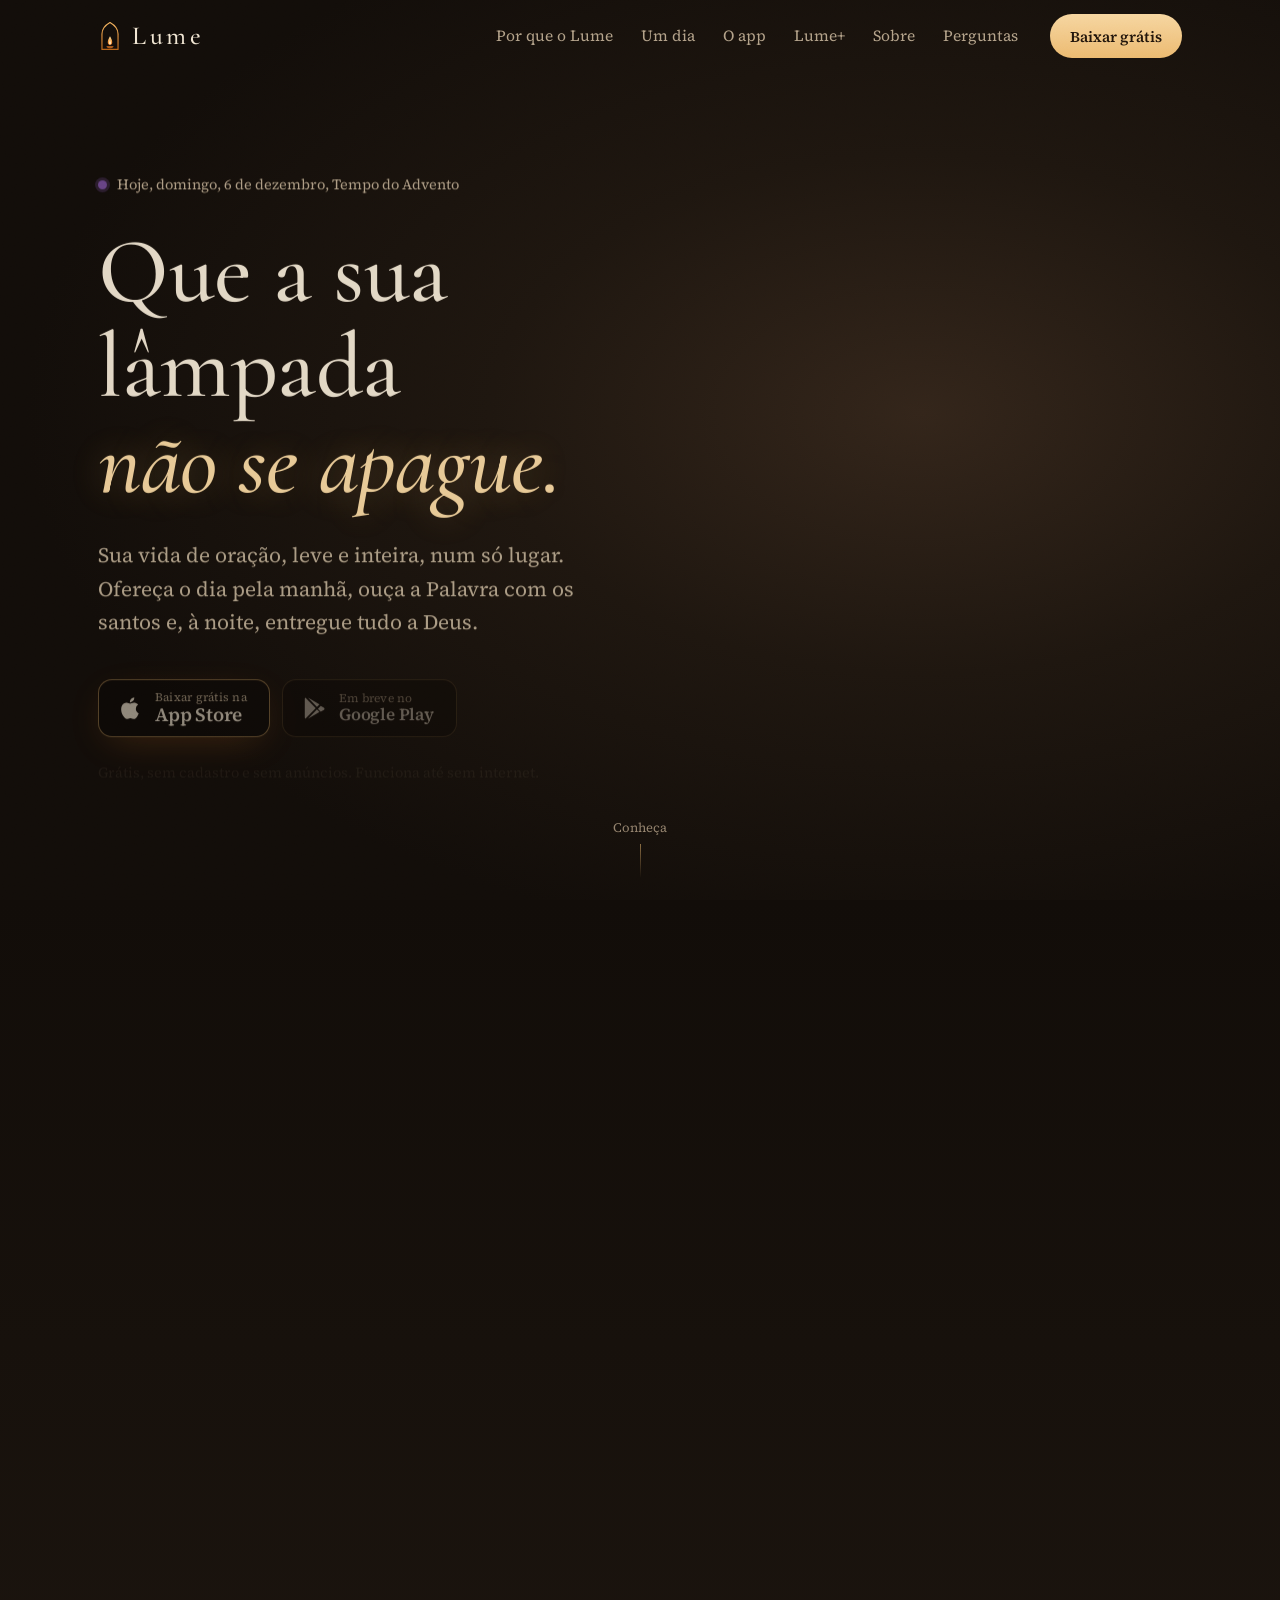
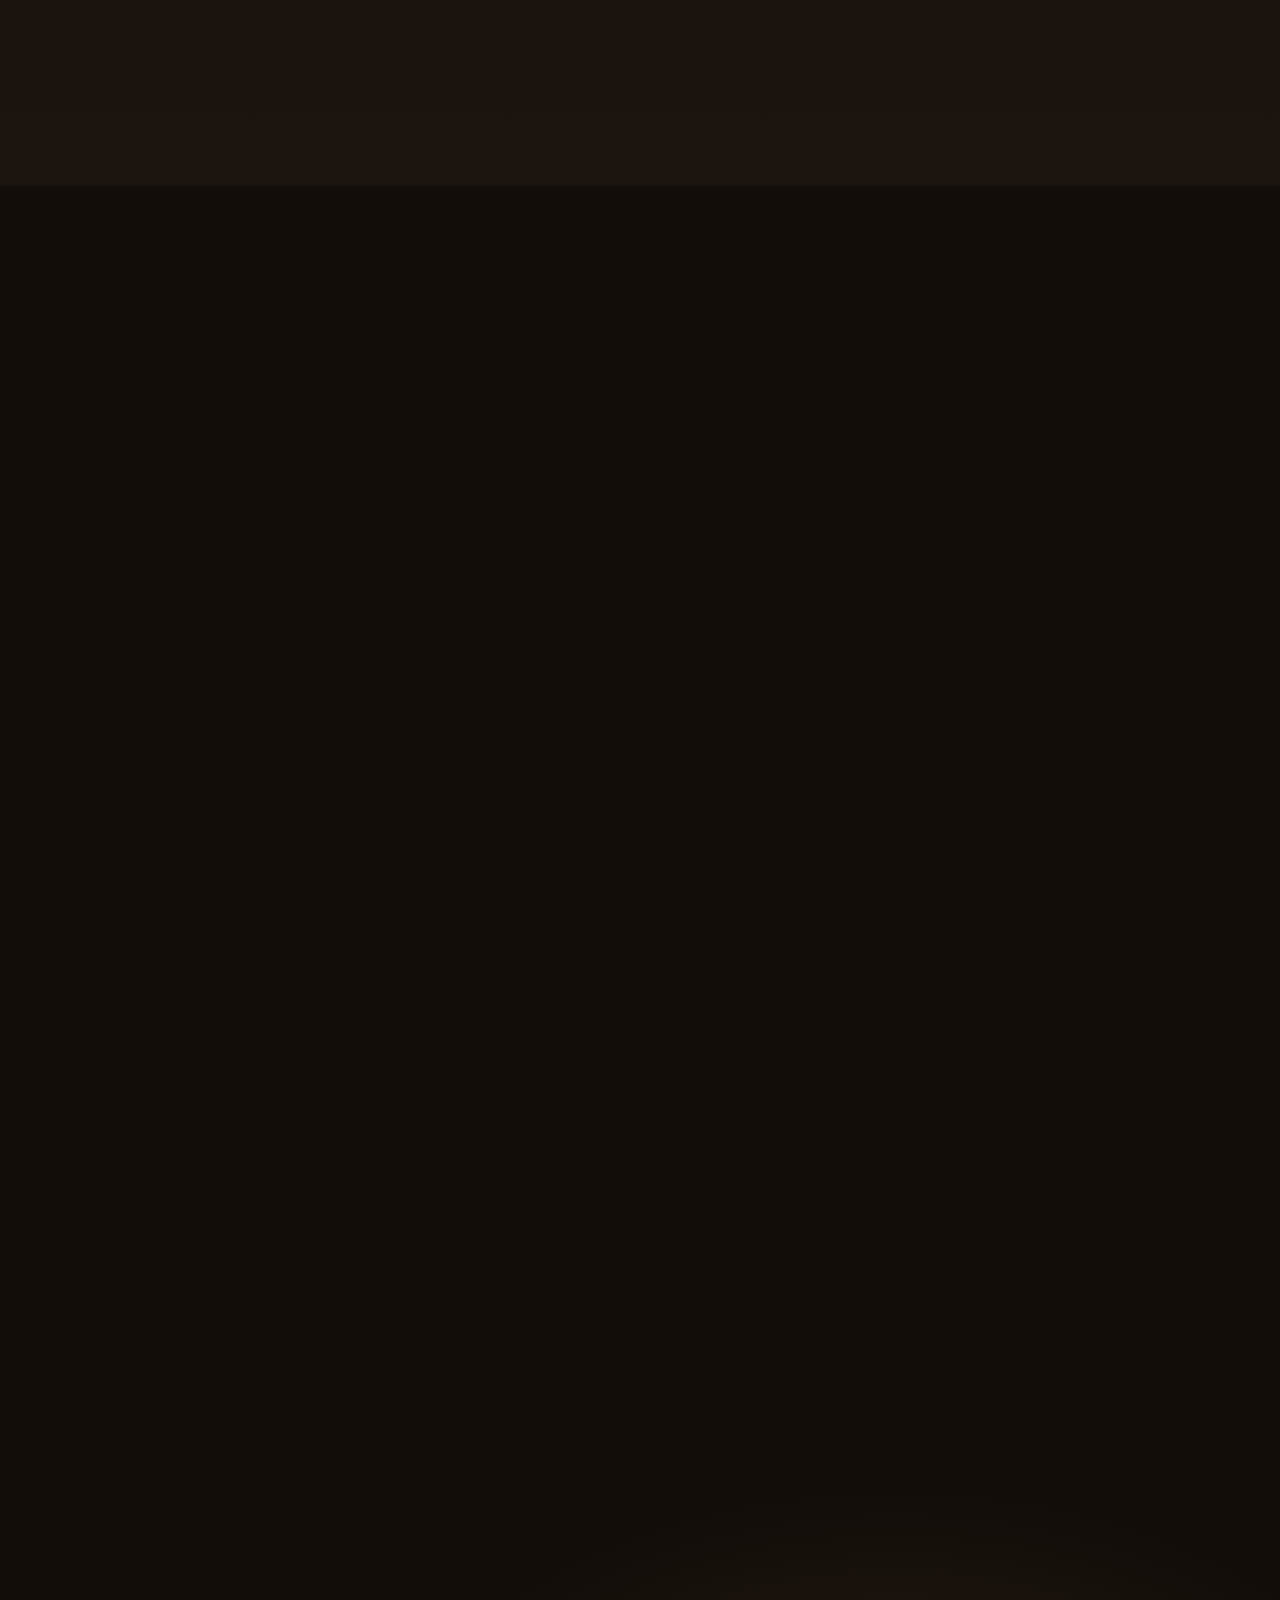
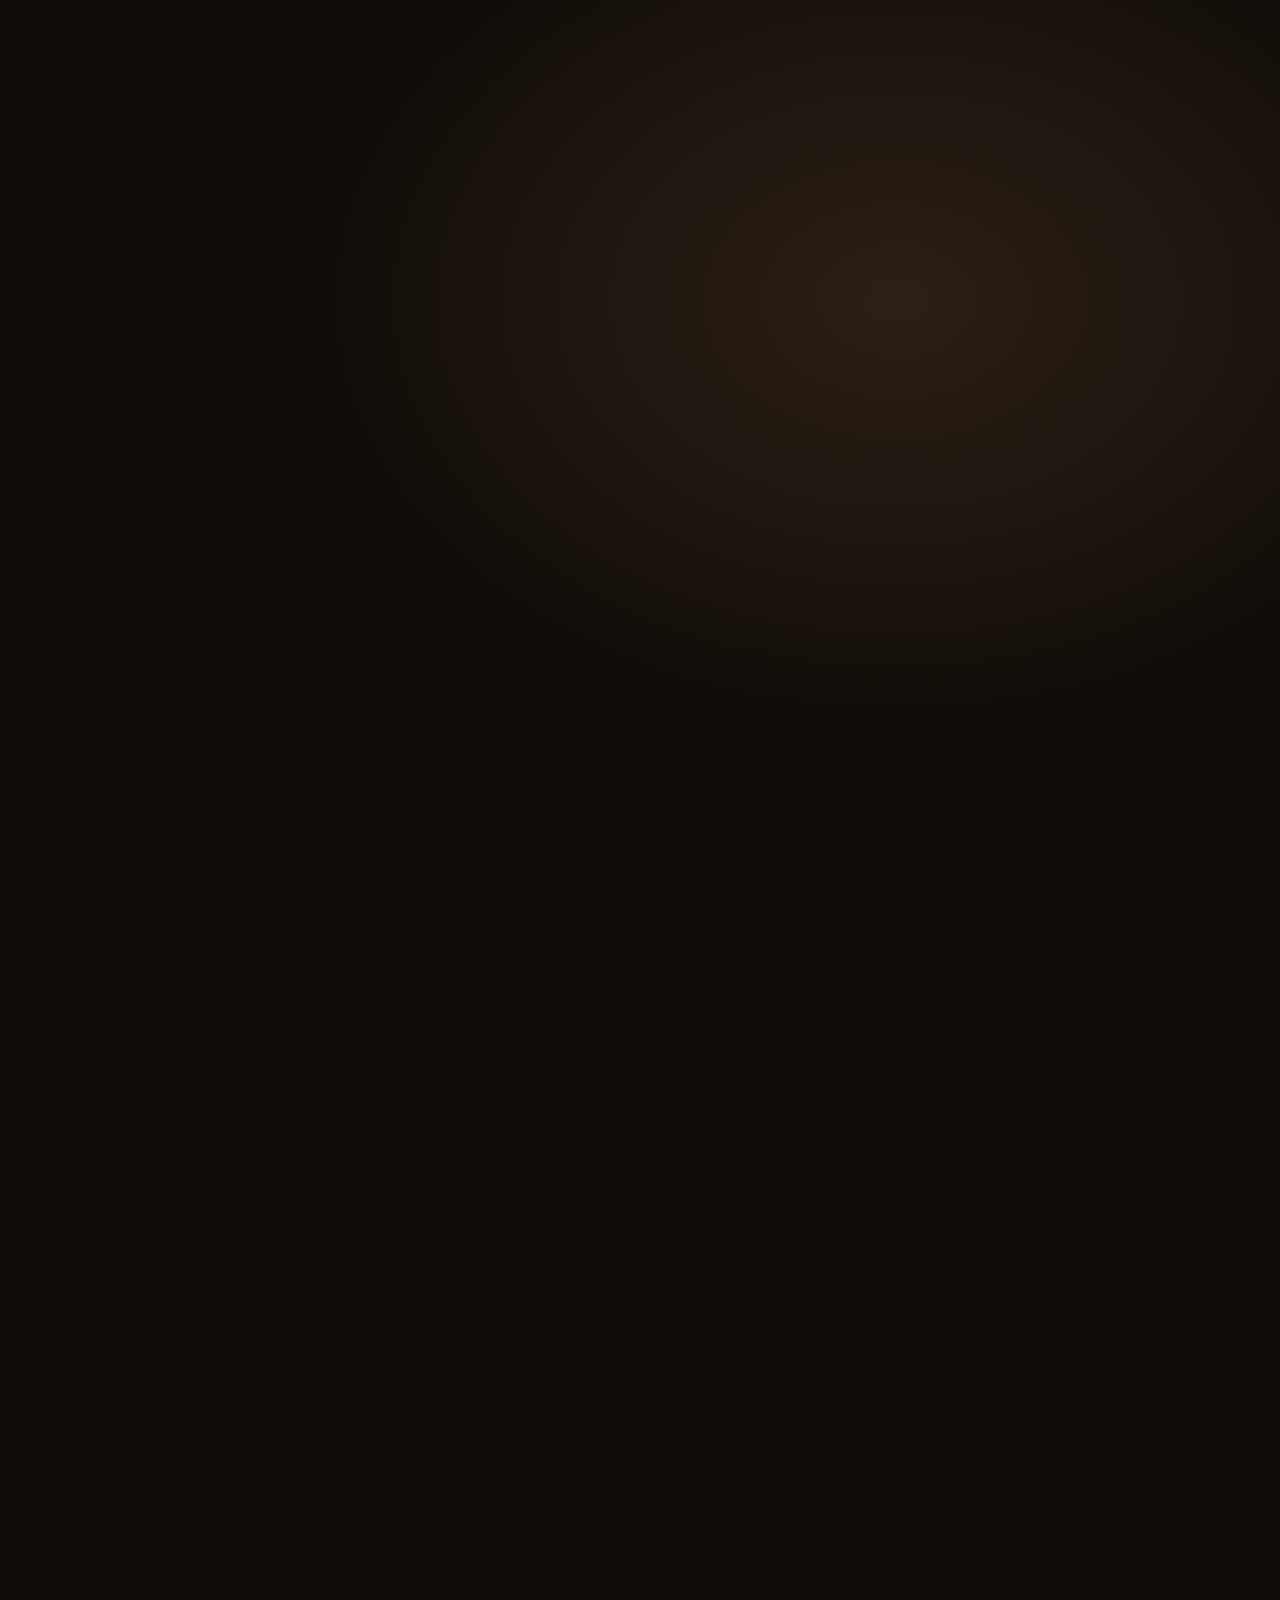
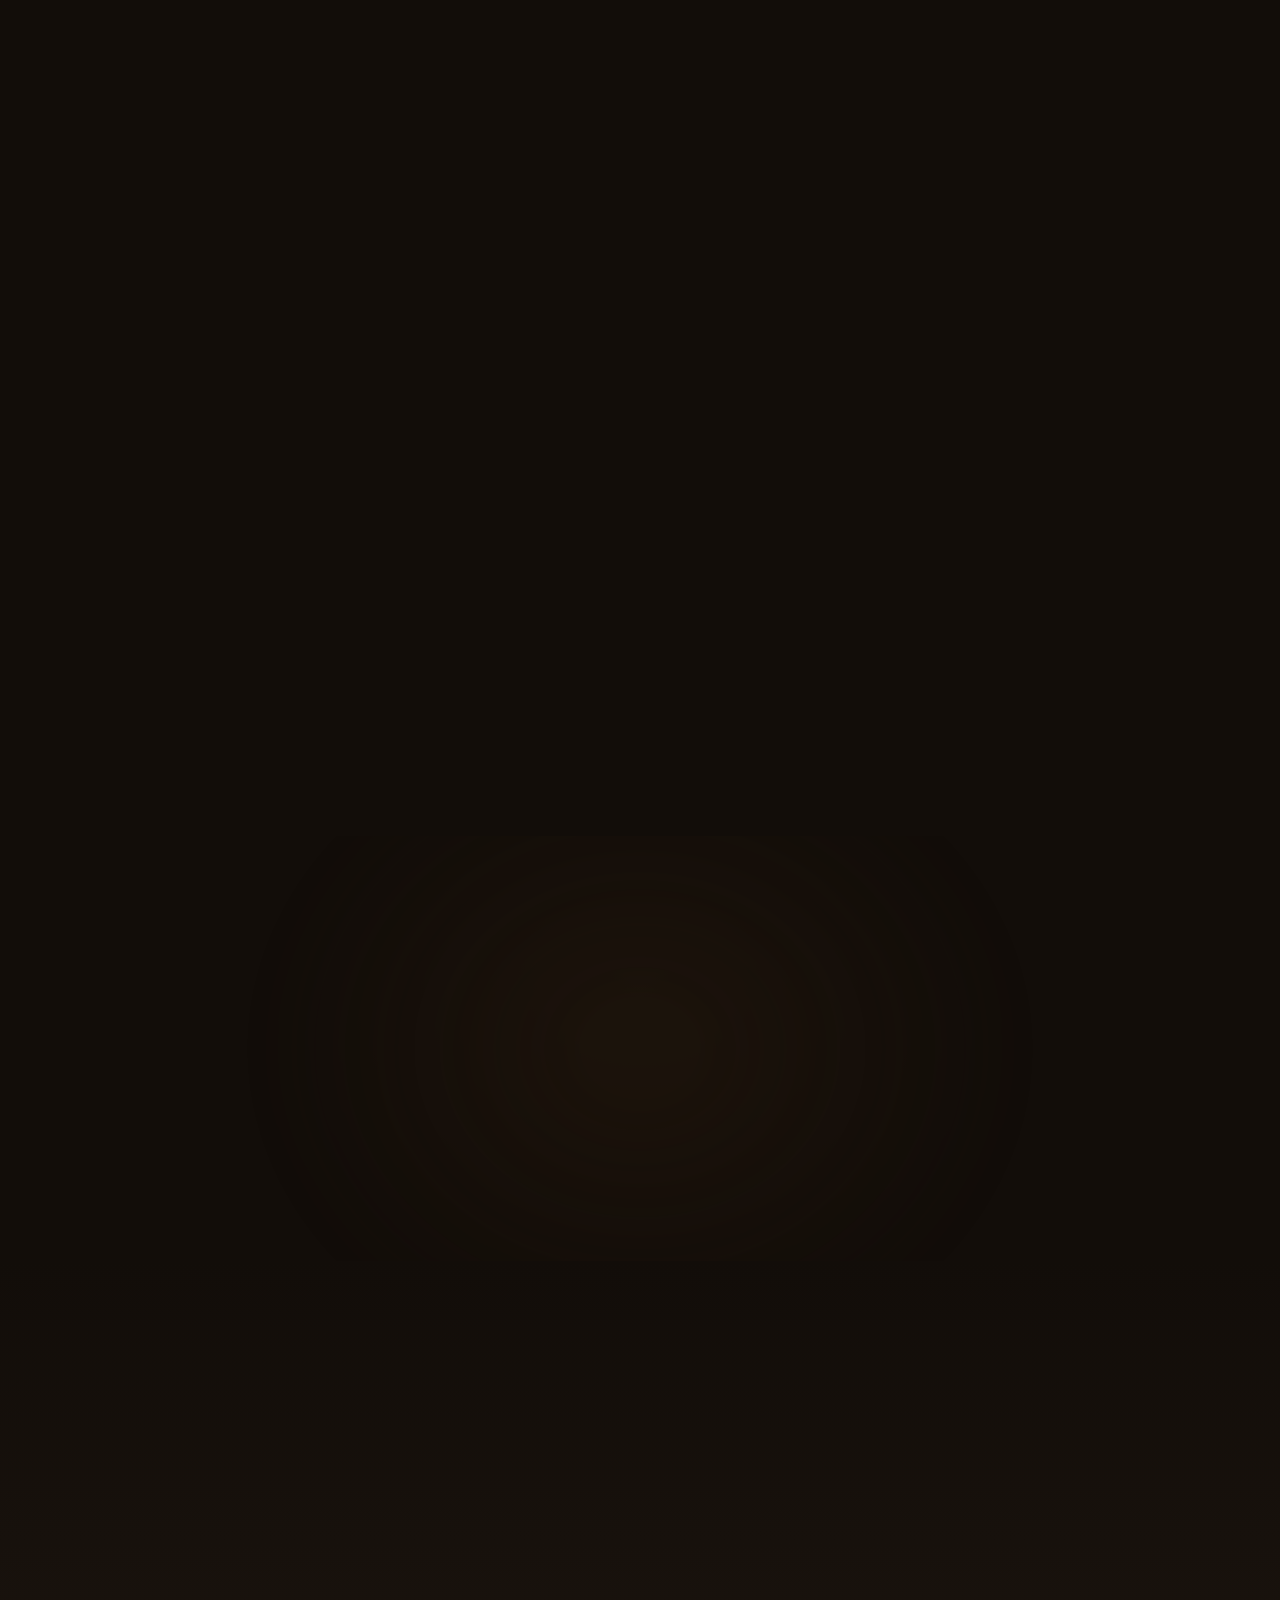
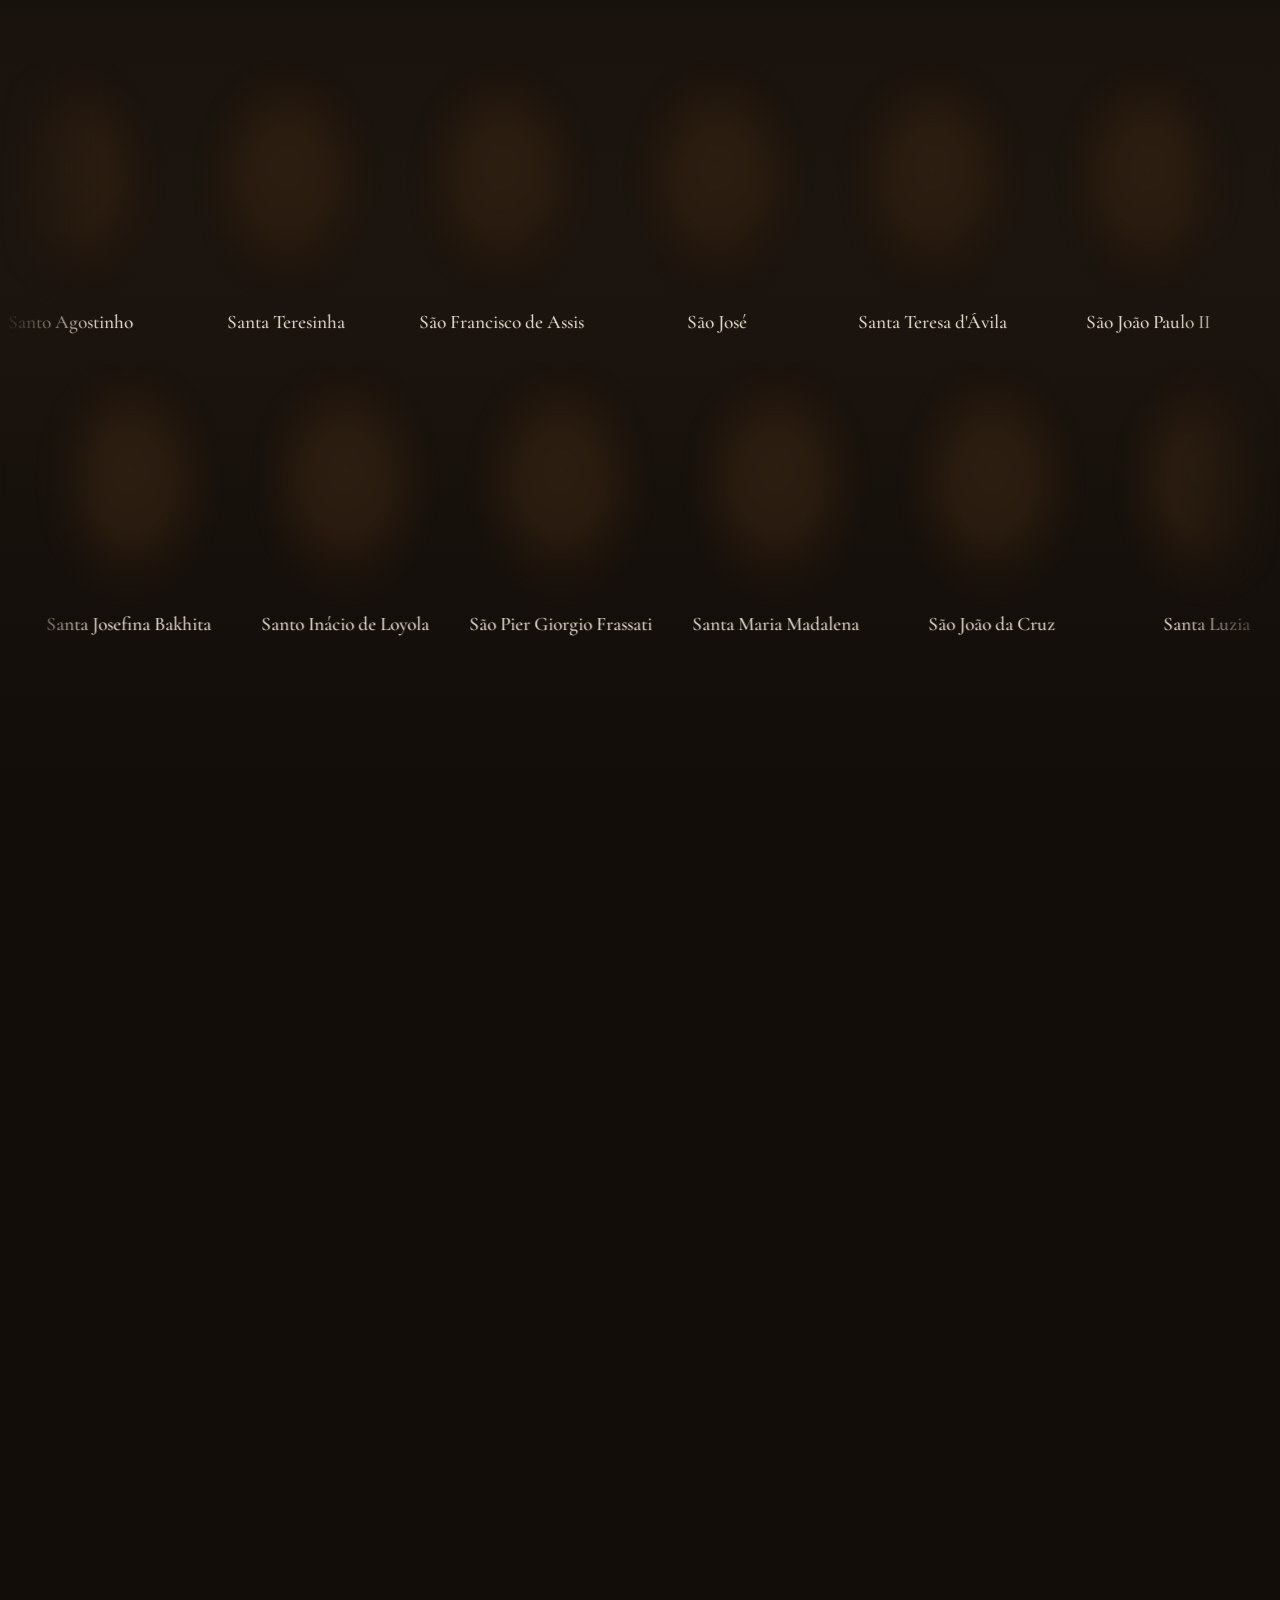
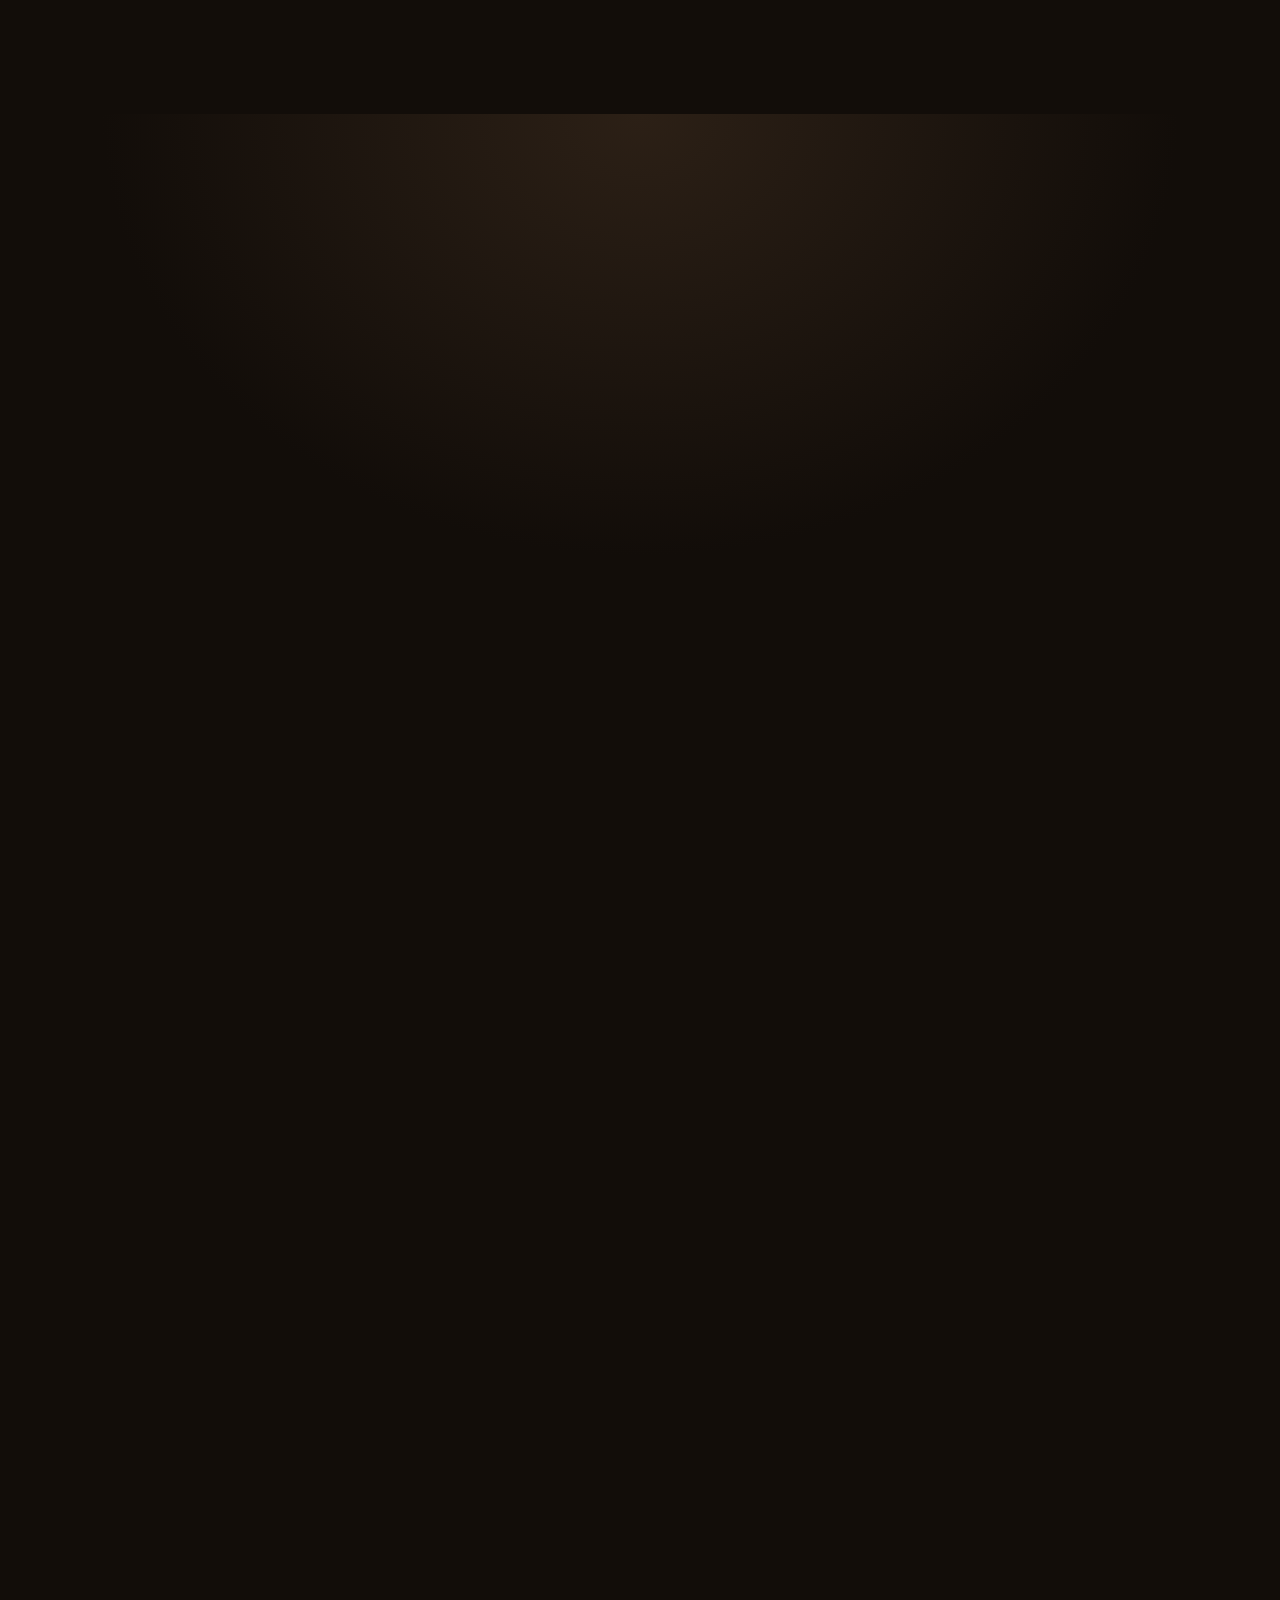
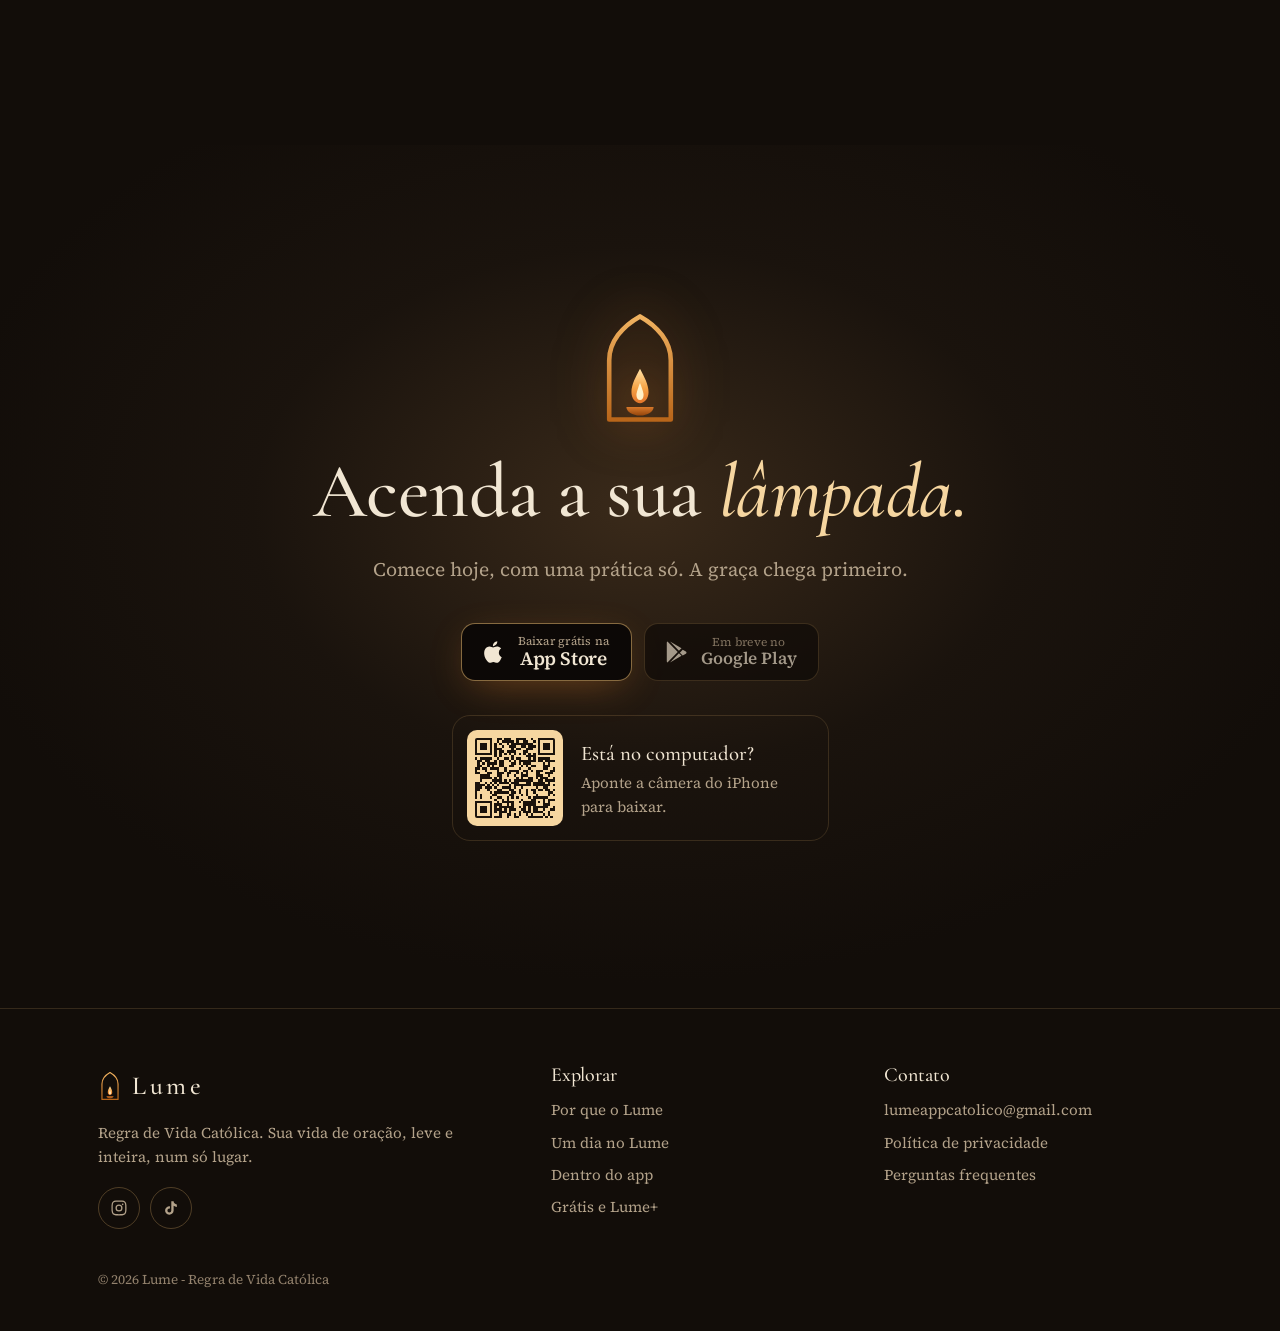
==== commit be54cd3a: "Novo site no endereço principal; /novo/ redireciona para a raiz; sitemap com data Co-Authored-By: Cl" ====
--- a/novo/index.html
+++ b/novo/index.html
@@ -1,888 +1 @@
-<!doctype html>
-<html lang="pt-BR" class="no-js">
-<head>
-<meta charset="utf-8">
-<meta name="viewport" content="width=device-width, initial-scale=1, viewport-fit=cover">
-<title>Lume - Regra de Vida Católica</title>
-<meta name="description" content="Sua vida de oração, leve e inteira, num só lugar. Ofereça o dia, ouça a Palavra com os santos e, à noite, entregue tudo a Deus. Grátis, sem cadastro e sem anúncios.">
-<meta name="robots" content="noindex">
-<meta name="theme-color" content="#16100B">
-<meta name="color-scheme" content="dark">
-<link rel="canonical" href="https://lumecatolico.com.br/">
-<meta property="og:type" content="website">
-<meta property="og:locale" content="pt_BR">
-<meta property="og:title" content="Lume - Regra de Vida Católica">
-<meta property="og:description" content="Que a sua lâmpada não se apague. Sua vida de oração, leve e inteira, num só lugar.">
-<meta property="og:image" content="https://lumecatolico.com.br/img/og.jpg">
-<meta name="twitter:card" content="summary_large_image">
-<link rel="icon" href="../favicon.png" type="image/png">
-<link rel="apple-touch-icon" href="../apple-touch-icon.png">
-<meta name="apple-itunes-app" content="app-id=6828948510">
-<link rel="preload" href="../fonts/cormorant-garamond-latin-500-normal.woff2" as="font" type="font/woff2" crossorigin>
-<link rel="preload" href="../fonts/source-serif-4-latin-400-normal.woff2" as="font" type="font/woff2" crossorigin>
-<link rel="preload" href="../img/app/captura-1.webp" as="image" fetchpriority="high">
-<link rel="preload" href="media/g/schnorr-195.webp" as="image">
-<script type="application/ld+json">{"@context": "https://schema.org", "@graph": [{"@type": "Organization", "@id": "https://lumecatolico.com.br/#org", "name": "Lume", "url": "https://lumecatolico.com.br/", "logo": "https://lumecatolico.com.br/apple-touch-icon.png", "email": "lumeappcatolico@gmail.com", "sameAs": ["https://instagram.com/lumeappcatolico", "https://www.tiktok.com/@lumeappcatolico", "https://apps.apple.com/app/id6828948510"]}, {"@type": "WebSite", "@id": "https://lumecatolico.com.br/#site", "url": "https://lumecatolico.com.br/", "name": "Lume - Regra de Vida Católica", "inLanguage": "pt-BR", "publisher": {"@id": "https://lumecatolico.com.br/#org"}}, {"@type": "MobileApplication", "@id": "https://lumecatolico.com.br/#app", "name": "Lume - Regra de Vida Católica", "operatingSystem": "iOS", "applicationCategory": "LifestyleApplication", "inLanguage": "pt-BR", "url": "https://apps.apple.com/app/id6828948510", "downloadUrl": "https://apps.apple.com/app/id6828948510", "image": "https://lumecatolico.com.br/img/og.jpg", "description": "Aplicativo católico de oração: liturgia diária, Bíblia, Rosário, orações, novenas, exame de consciência e a companhia dos santos, num só lugar. Sem cadastro e sem anúncios.", "publisher": {"@id": "https://lumecatolico.com.br/#org"}, "offers": [{"@type": "Offer", "name": "Lume", "price": "0", "priceCurrency": "BRL"}, {"@type": "Offer", "name": "Lume+ mensal", "price": "16.90", "priceCurrency": "BRL"}, {"@type": "Offer", "name": "Lume+ anual", "price": "119.90", "priceCurrency": "BRL"}]}, {"@type": "FAQPage", "mainEntity": [{"@type": "Question", "name": "O Lume é gratuito?", "acceptedAnswer": {"@type": "Answer", "text": "Sim. Tudo o que você precisa para viver o dia é gratuito: a Palavra, as práticas, o exame, as orações e o Rosário. O Lume+ é opcional."}}, {"@type": "Question", "name": "Preciso criar uma conta?", "acceptedAnswer": {"@type": "Answer", "text": "Não. É só baixar e começar. Suas práticas e seu diário ficam no próprio celular."}}, {"@type": "Question", "name": "Quanto tempo leva por dia?", "acceptedAnswer": {"@type": "Answer", "text": "Você decide. Dá para viver o essencial em poucos minutos, de manhã e à noite, e aprofundar quando tiver mais tempo."}}, {"@type": "Question", "name": "E se eu esquecer alguns dias?", "acceptedAnswer": {"@type": "Answer", "text": "Nada acontece. O Lume nunca mostra uma tela de falha: quando você volta, recebe uma palavra de recomeço."}}, {"@type": "Question", "name": "Funciona sem internet?", "acceptedAnswer": {"@type": "Answer", "text": "Sim. As leituras, as orações e os livros já vêm dentro do app."}}, {"@type": "Question", "name": "Tem para Android?", "acceptedAnswer": {"@type": "Answer", "text": "Está chegando ao Google Play nas próximas semanas. Siga @lumeappcatolico no Instagram para saber assim que sair."}}, {"@type": "Question", "name": "O Lume substitui a missa ou a Confissão?", "acceptedAnswer": {"@type": "Answer", "text": "Não. O Lume é um companheiro para o dia a dia, que ajuda a viver melhor os sacramentos, a vida da paróquia e o acompanhamento espiritual."}}, {"@type": "Question", "name": "Como falo com vocês?", "acceptedAnswer": {"@type": "Answer", "text": "Escreva para lumeappcatolico@gmail.com. Sugestões são muito bem-vindas."}}]}]}</script>
-<style>
-@font-face{font-family:"Cormorant";src:url(../fonts/cormorant-garamond-latin-500-normal.woff2) format("woff2");font-weight:500;font-display:swap}
-@font-face{font-family:"Cormorant";src:url(../fonts/cormorant-garamond-latin-600-normal.woff2) format("woff2");font-weight:600;font-display:swap}
-@font-face{font-family:"Cormorant";src:url(../fonts/cormorant-garamond-latin-500-italic.woff2) format("woff2");font-weight:500;font-style:italic;font-display:swap}
-@font-face{font-family:"Source Serif";src:url(../fonts/source-serif-4-latin-400-normal.woff2) format("woff2");font-weight:400;font-display:swap}
-@font-face{font-family:"Source Serif";src:url(../fonts/source-serif-4-latin-400-italic.woff2) format("woff2");font-weight:400;font-style:italic;font-display:swap}
-@font-face{font-family:"Source Serif";src:url(../fonts/source-serif-4-latin-600-normal.woff2) format("woff2");font-weight:600;font-display:swap}
-
-@property --ambar{syntax:'<color>';inherits:true;initial-value:#ECBA70}
-@property --ouro{syntax:'<color>';inherits:true;initial-value:#F6D6A0}
-@property --lit{syntax:'<color>';inherits:true;initial-value:#4E7A47}
-:root{
-  --sombra:#120D09; --madeira:#1C150F; --nicho:#2E2218;
-  --creme:#F1E6D3; --pergaminho:#B3A28A; --cinza:#93826D;
-  --ambar:#ECBA70; --ouro:#F6D6A0; --chama:#E8822A;
-  --fio:color-mix(in srgb,var(--ambar) 16%,transparent); --fio2:color-mix(in srgb,var(--ambar) 28%,transparent);
-  --lit:#4E7A47;
-  --f-t:"Cormorant",Georgia,serif; --f-c:"Source Serif",Georgia,serif;
-  --w:1180px; --pad:clamp(20px,5vw,48px);
-  --ease:cubic-bezier(.2,.7,.2,1);
-  transition:--ambar 1s ease,--ouro 1s ease,--lit 1s ease;
-}
-*,*::before,*::after{box-sizing:border-box}
-html{overflow-x:clip;scroll-behavior:smooth;-webkit-text-size-adjust:100%;scroll-padding-top:76px}
-body{margin:0;background:var(--sombra);color:var(--creme);font-family:var(--f-c);font-size:clamp(17px,1.05vw + 12px,19px);line-height:1.62;-webkit-font-smoothing:antialiased;text-rendering:optimizeLegibility;overflow-x:hidden}
-body::after{content:"";position:fixed;inset:0;pointer-events:none;z-index:90;opacity:.06;mix-blend-mode:overlay;background-image:url("data:image/svg+xml,%3Csvg xmlns='http://www.w3.org/2000/svg' width='160' height='160'%3E%3Cfilter id='n'%3E%3CfeTurbulence type='fractalNoise' baseFrequency='.9' numOctaves='2' stitchTiles='stitch'/%3E%3C/filter%3E%3Crect width='100%25' height='100%25' filter='url(%23n)'/%3E%3C/svg%3E")}
-.tinta{position:fixed;inset:0;pointer-events:none;z-index:80;background:radial-gradient(ellipse 90% 70% at 50% 35%,var(--lit),transparent 75%);mix-blend-mode:soft-light;opacity:0;transition:opacity 1.2s ease}
-.tinta.on{opacity:1}
-img,svg,video{display:block;max-width:100%}
-a{color:var(--ambar);text-decoration-thickness:1px;text-underline-offset:3px}
-a:hover{color:var(--ouro)}
-:focus-visible{outline:2px solid var(--ambar);outline-offset:3px;border-radius:6px}
-h1,h2,h3{font-family:var(--f-t);font-weight:500;line-height:1.08;margin:0;letter-spacing:-.005em;text-wrap:balance}
-p{margin:0}
-.wrap{max-width:var(--w);margin-inline:auto;padding-inline:var(--pad)}
-.skip{position:absolute;left:-999px;top:8px;z-index:200;background:var(--creme);color:var(--sombra);padding:10px 16px;border-radius:8px}
-.skip:focus{left:12px}
-.sr{position:absolute;width:1px;height:1px;overflow:hidden;clip:rect(0 0 0 0)}
-
-/* Tipos */
-.cap{font-family:var(--f-t);font-style:italic;font-size:clamp(1.15rem,1.2vw + .8rem,1.4rem);color:var(--ambar);margin-bottom:14px;display:block}
-.h2{font-size:clamp(2.3rem,4.4vw,3.9rem)}
-.h2 i{font-style:italic;color:var(--ouro)}
-.lead{color:var(--pergaminho);font-size:clamp(1.05rem,.6vw + .9rem,1.2rem);max-width:36em;margin-top:20px}
-section{position:relative}
-.sec{padding-block:clamp(84px,11vw,150px)}
-.center{text-align:center}.center .lead{margin-inline:auto}
-
-/* Gravura âmbar que se dissolve no fundo */
-.grav{position:relative;aspect-ratio:var(--ar,4/3);-webkit-mask-image:radial-gradient(ellipse 50% 50% at 50% 50%,#000 38%,transparent 100%);mask-image:radial-gradient(ellipse 50% 50% at 50% 50%,#000 38%,transparent 100%)}
-.grav::before{content:"";position:absolute;inset:0;background:radial-gradient(ellipse 70% 65% at var(--lx,50%) var(--ly,42%),color-mix(in srgb,#C99558 62%,var(--ambar)) 0%,color-mix(in srgb,#8A5D30 70%,var(--ambar)) 42%,#3A2716 82%);transition:background .9s var(--ease)}
-.grav::after{content:"";position:absolute;inset:0;background:#1E130A;opacity:.92;-webkit-mask:var(--img) var(--pos,center)/cover no-repeat;mask:var(--img) var(--pos,center)/cover no-repeat}
-
-/* Botões das lojas */
-.lojas{display:flex;flex-wrap:wrap;gap:12px}
-.loja{display:inline-flex;align-items:center;gap:12px;min-height:58px;padding:9px 22px 9px 18px;border-radius:14px;background:#0C0806;border:1px solid var(--fio2);color:var(--creme);text-decoration:none;transition:border-color .25s,transform .25s var(--ease),box-shadow .25s}
-.loja svg{width:26px;height:26px;fill:currentColor;flex:none}
-.loja span{display:flex;flex-direction:column;line-height:1.1}
-.loja small{font-size:12px;color:var(--pergaminho);letter-spacing:.02em}
-.loja strong{font-family:var(--f-c);font-weight:600;font-size:19px;letter-spacing:-.01em}
-.loja.ios{border-color:color-mix(in srgb,var(--ambar) 55%,transparent);box-shadow:0 0 0 0 rgba(236,186,112,0),0 10px 40px -12px rgba(232,130,42,.45)}
-.loja.ios:hover{transform:translateY(-2px);border-color:var(--ambar);color:var(--creme);box-shadow:0 14px 50px -10px rgba(232,130,42,.6)}
-.loja.breve{opacity:.62;cursor:default}
-.loja.breve strong{font-size:17px}
-
-.btn{display:inline-flex;align-items:center;justify-content:center;gap:8px;min-height:44px;padding:10px 20px;border-radius:999px;font:600 15px/1 var(--f-c);text-decoration:none;color:#21150B;background:linear-gradient(180deg,var(--ouro),var(--ambar));border:0;cursor:pointer;transition:filter .2s,transform .2s}
-.btn:hover{filter:brightness(1.07);color:#21150B}
-.btn.ghost{background:transparent;color:var(--creme);border:1px solid var(--fio2)}
-.btn.ghost:hover{border-color:var(--ambar);color:var(--ouro)}
-
-/* Cabeçalho */
-.hdr{position:fixed;inset:0 0 auto;z-index:50;transition:background .4s,border-color .4s,backdrop-filter .4s;border-bottom:1px solid transparent}
-.hdr.solid{background:rgba(18,13,9,.82);backdrop-filter:blur(14px) saturate(1.2);-webkit-backdrop-filter:blur(14px) saturate(1.2);border-color:var(--fio)}
-.hdr .wrap{display:flex;align-items:center;gap:24px;height:72px}
-.marca{display:flex;align-items:center;gap:10px;color:var(--creme);text-decoration:none;font-family:var(--f-t);font-size:26px;letter-spacing:.14em}
-.marca svg{width:24px;height:30px}
-.nav{display:flex;gap:28px;margin-left:auto}
-.nav a{color:var(--pergaminho);text-decoration:none;font-size:15.5px;transition:color .2s}
-.nav a:hover,.nav a[aria-current]{color:var(--creme)}
-.nav-baixar{display:none}
-@media (max-width:620px){.nav .nav-baixar{display:block;color:var(--ambar)}}
-.hdr .btn{margin-left:8px}
-.burger{display:none;margin-left:auto;width:44px;height:44px;border-radius:12px;background:transparent;border:1px solid var(--fio);color:var(--creme);cursor:pointer}
-.burger svg{width:22px;height:22px;margin:auto;stroke:currentColor;fill:none;stroke-width:1.6;stroke-linecap:round}
-
-/* Hero */
-.hero{min-height:100svh;display:flex;align-items:center;padding:110px 0 70px;overflow:hidden;background:radial-gradient(ellipse 70% 60% at 72% 46%,#33251A 0%,#1E160F 48%,var(--sombra) 100%)}
-.hero-grid{display:grid;grid-template-columns:1.05fr .95fr;gap:clamp(24px,4vw,64px);align-items:center;width:100%}
-.hoje{display:inline-flex;align-items:center;gap:10px;font-size:14.5px;color:var(--pergaminho);margin-bottom:26px}
-.hoje i{width:9px;height:9px;border-radius:50%;background:var(--lit);box-shadow:0 0 0 3px color-mix(in srgb,var(--lit) 30%,transparent);transition:background .6s}
-.hero h1{font-size:clamp(3.1rem,7.2vw,6.4rem);line-height:1.04;font-weight:500}
-.hero h1 span{display:block;font-style:italic;color:var(--ouro);text-shadow:0 0 40px color-mix(in srgb,var(--ambar) 35%,transparent)}
-.hero .lead{font-size:clamp(1.1rem,.8vw + .9rem,1.3rem);margin-top:26px;max-width:30em;color:#C9B89E}
-.hero .lojas{margin-top:36px}
-.hero-nota{margin-top:18px;font-size:14.5px;color:var(--cinza)}
-
-.santuario{position:relative;justify-self:center;width:min(100%,520px);aspect-ratio:520/640}
-.arco{position:absolute;inset:0 6% 4%;}
-.arco svg{width:100%;height:100%;overflow:visible}
-.arco .gr{position:absolute;inset:4% -6% 2%;--ar:auto}
-.arco .gr .grav{position:absolute;inset:0;aspect-ratio:auto;--ly:38%;opacity:.75}
-.fone{position:absolute;width:43%;left:50%;bottom:0;transform:translateX(-50%);border-radius:30px;padding:7px;background:linear-gradient(160deg,#3A2B1E,#140E09);box-shadow:0 0 0 1px color-mix(in srgb,var(--ambar) 35%,transparent),0 30px 80px -20px rgba(0,0,0,.8),0 0 70px -10px rgba(232,130,42,.4)}
-.fone img{border-radius:24px;width:100%;height:auto;background:#1a130d}
-.brasa{position:absolute;width:3px;height:3px;border-radius:50%;background:#FFC46B;box-shadow:0 0 6px 2px rgba(255,170,80,.6);opacity:0;animation:sobe 9s linear infinite}
-@keyframes sobe{0%{opacity:0;transform:translate(0,0)}15%{opacity:.7}100%{opacity:0;transform:translate(var(--dx,10px),-260px)}}
-
-/* Acender: o momento de abertura */
-.santuario{opacity:0;transform:translateY(22px) scale(.97);transition:opacity 1.8s var(--ease),transform 2.2s var(--ease);will-change:opacity,transform}
-.santuario .aura{position:absolute;left:50%;top:46%;width:90%;aspect-ratio:1;border-radius:50%;background:radial-gradient(circle,rgba(232,130,42,.32),transparent 62%);transform:translate(-50%,-50%) scale(.55);opacity:0;transition:transform 2.6s var(--ease) .2s,opacity 2.2s ease .2s;will-change:transform,opacity}
-.santuario .fone{opacity:0;transform:translate(-50%,18px);transition:opacity 1.4s ease .45s,transform 1.8s var(--ease) .45s;will-change:opacity,transform}
-.pronto .santuario{opacity:1;transform:none}
-.pronto .santuario .fone{opacity:1;transform:translateX(-50%)}
-.pronto .santuario .aura{opacity:1;transform:translate(-50%,-50%) scale(1)}
-.santuario .arco,.santuario .gr{transform:translateZ(0)}
-.acende .h-in{opacity:0;transform:translateY(14px);animation:fone2 1.1s var(--d,0s) var(--ease) forwards}
-@keyframes fone2{to{opacity:1;transform:none}}
-.desce{position:absolute;left:50%;bottom:22px;transform:translateX(-50%);color:var(--cinza);font-size:13px;text-decoration:none;display:flex;flex-direction:column;align-items:center;gap:6px}
-.desce::after{content:"";width:1px;height:34px;background:linear-gradient(var(--ambar),transparent);animation:pulso 2.6s ease-in-out infinite}
-@keyframes pulso{50%{opacity:.25}}
-
-/* Proposta */
-.proposta{background:linear-gradient(var(--sombra),var(--madeira))}
-.prop-grid{display:grid;grid-template-columns:1.15fr .85fr;gap:clamp(40px,7vw,100px);align-items:center}
-.parabola{margin-top:34px;padding-left:22px;border-left:1px solid var(--fio2);font-family:var(--f-t);font-style:italic;font-size:clamp(1.3rem,1.4vw + .8rem,1.6rem);line-height:1.35;color:var(--creme);max-width:28em}
-.parabola small{display:block;margin-top:8px;font-family:var(--f-c);font-style:normal;font-size:14px;color:var(--cinza)}
-.video{position:relative;width:min(100%,340px);margin-inline:auto;aspect-ratio:9/16;border-radius:22px;overflow:hidden;background:#0d0906;box-shadow:0 0 0 1px var(--fio2),0 40px 90px -30px rgba(0,0,0,.9),0 0 90px -30px rgba(232,130,42,.45)}
-.video img,.video video{width:100%;height:100%;object-fit:cover}
-.video button{position:absolute;inset:0;border:0;background:linear-gradient(transparent 55%,rgba(10,7,5,.85));cursor:pointer;color:var(--creme);display:flex;flex-direction:column;align-items:center;justify-content:flex-end;gap:12px;padding:28px;font:inherit}
-.video .play{width:66px;height:66px;border-radius:50%;display:grid;place-items:center;background:rgba(18,13,9,.55);border:1px solid rgba(246,214,160,.55);backdrop-filter:blur(6px);transition:transform .3s var(--ease),background .3s}
-.video button:hover .play{transform:scale(1.07);background:rgba(232,130,42,.35)}
-.video .play svg{width:22px;height:22px;fill:var(--ouro);margin-left:4px}
-.video b{font-family:var(--f-t);font-weight:500;font-size:1.35rem}
-.video small{font-size:13px;color:var(--pergaminho);margin-top:-8px}
-
-/* Um dia */
-.dia-grid{display:grid;grid-template-columns:.9fr 1.1fr;gap:clamp(40px,6vw,90px);align-items:center;margin-top:clamp(40px,6vw,70px)}
-.lamparina{position:relative;padding:28px 24px 30px;border-radius:200px 200px 26px 26px;background:radial-gradient(ellipse 80% 60% at 50% 75%,#3A2A1B,#1A130D 70%);border:1px solid var(--fio);text-align:center;max-width:420px;margin-inline:auto;width:100%}
-.lamparina svg.lp{width:min(62%,220px);margin:8px auto 0;overflow:visible}
-.lamparina h3{font-size:1.6rem;margin-top:18px}
-.lamparina h3 b{font-family:var(--f-c);font-weight:600;font-size:15px;color:var(--ambar);margin-left:8px;vertical-align:middle}
-.lamparina p{font-size:15.5px;color:var(--pergaminho);margin-top:8px;min-height:3.2em}
-.chips{display:flex;flex-wrap:wrap;justify-content:center;gap:8px;margin-top:18px}
-.chip{min-height:42px;padding:8px 16px;border-radius:999px;border:1px solid var(--fio2);background:transparent;color:var(--creme);font:15px var(--f-c);cursor:pointer;transition:all .3s}
-.chip:hover{border-color:var(--ambar)}
-.chip[aria-pressed=true]{background:color-mix(in srgb,var(--ambar) 16%,transparent);border-color:var(--ambar);color:var(--ouro)}
-.chip[aria-pressed=true]::before{content:"✓ ";}
-.flama{transform-origin:50px 100px;animation:treme 3.2s ease-in-out infinite}
-@keyframes treme{0%,100%{transform:scale(1,1) skewX(0)}30%{transform:scale(.97,1.03) skewX(-1.5deg)}60%{transform:scale(1.02,.98) skewX(1deg)}}
-.lp .luz{transition:transform 1.4s var(--ease),opacity 1.4s;transform-origin:50px 118px}
-.momentos{list-style:none;margin:0;padding:0;display:grid;gap:4px}
-.momentos li{display:grid;grid-template-columns:52px 1fr;gap:18px;padding:22px 0;border-bottom:1px solid var(--fio)}
-.momentos li:last-child{border-bottom:0}
-.momentos .ic{width:52px;height:52px;border-radius:50%;border:1px solid var(--fio2);display:grid;place-items:center;color:var(--ambar)}
-.momentos .ic svg{width:24px;height:24px;stroke:currentColor;fill:none;stroke-width:1.4;stroke-linecap:round;stroke-linejoin:round}
-.momentos small{font-family:var(--f-t);font-style:italic;color:var(--ambar);font-size:1.1rem}
-.momentos h3{font-size:1.75rem;margin:2px 0 6px}
-.momentos p{color:var(--pergaminho);font-size:16.5px}
-
-/* Dentro do app */
-.app{background:radial-gradient(ellipse 60% 50% at 70% 55%,#2C2016,var(--sombra) 75%)}
-.tour>*{min-width:0}
-.tour{display:grid;grid-template-columns:1fr 1fr;gap:clamp(30px,6vw,90px);align-items:center;margin-top:clamp(36px,5vw,60px)}
-.abas{display:grid;gap:2px}
-.aba{display:block;width:100%;text-align:left;background:transparent;border:0;border-left:2px solid var(--fio);padding:16px 0 16px 22px;color:var(--cinza);cursor:pointer;font:inherit;transition:color .3s,border-color .3s}
-.aba b{display:block;font-family:var(--f-t);font-weight:500;font-size:1.65rem;line-height:1.15;color:inherit;transition:color .3s}
-.aba span{display:block;font-size:16px;color:var(--pergaminho);max-height:0;overflow:hidden;opacity:0;transition:max-height .6s var(--ease),opacity .5s,margin .5s}
-.aba[aria-selected=true]{border-color:var(--ambar);color:var(--creme)}
-.aba[aria-selected=true] span{max-height:9em;opacity:1;margin-top:6px}
-.aba:hover{color:var(--creme)}
-.vitrine{position:relative;display:flex;justify-content:center;touch-action:pan-y}
-.vitrine::before{content:"";position:absolute;width:80%;aspect-ratio:1;top:50%;left:50%;transform:translate(-50%,-50%);background:radial-gradient(circle,color-mix(in srgb,var(--chama) 45%,transparent),transparent 65%);filter:blur(30px);opacity:.55}
-.vitrine .fone{position:relative;left:auto;bottom:auto;transform:none;width:min(300px,72vw)}
-.telas{position:relative;border-radius:24px;overflow:hidden;aspect-ratio:480/1091}
-.telas img{position:absolute;inset:0;width:100%;height:100%;object-fit:cover;opacity:0;transition:opacity .7s ease}
-.telas img.on{opacity:1}
-.pontos{display:none;justify-content:center;gap:2px;margin-top:14px}
-.pontos button{width:28px;height:28px;border:0;padding:0;background:transparent;cursor:pointer;display:grid;place-items:center}
-.pontos button::before{content:"";width:8px;height:8px;border-radius:4px;background:var(--fio2);transition:all .3s}
-.pontos button[aria-current=true]::before{background:var(--ambar);width:22px}
-
-/* Tudo num só lugar */
-.tudo-grid{display:grid;grid-template-columns:repeat(4,1fr);gap:clamp(14px,1.6vw,22px);margin-top:clamp(40px,5vw,64px)}
-.peca{position:relative;border-radius:20px;background:linear-gradient(180deg,#221911,#18110C);border:1px solid var(--fio);overflow:hidden;display:flex;flex-direction:column}
-.peca .grav{--ar:16/11;margin:-6% -6% 0;-webkit-mask-image:radial-gradient(ellipse 50% 50% at 50% 46%,#000 30%,transparent 100%);mask-image:radial-gradient(ellipse 50% 50% at 50% 46%,#000 30%,transparent 100%)}
-.peca div.tx{padding:4px 22px 24px;margin-top:-14px;position:relative}
-.peca h3{font-size:1.55rem}
-.peca p{font-size:15.5px;color:var(--pergaminho);margin-top:8px;line-height:1.55}
-.peca.larga{grid-column:span 2;flex-direction:row;align-items:center}
-.peca.cheia{grid-column:1/-1}.peca.cheia .grav{flex-basis:38%;--ar:16/9}
-.peca.larga .grav{flex:0 0 52%;margin:0;--ar:4/3}
-.peca.larga div.tx{margin:0;padding:28px 28px 28px 8px}
-.cores{display:flex;gap:8px;margin-top:16px;flex-wrap:wrap}
-.cor{width:32px;height:32px;border-radius:50%;border:2px solid transparent;background:var(--c);cursor:pointer;box-shadow:inset 0 0 0 1px rgba(255,255,255,.15);transition:transform .2s,border-color .2s}
-.cor:hover{transform:scale(1.1)}
-.cor[aria-pressed=true]{border-color:var(--ouro)}
-.cor-nota{font-size:14px;color:var(--cinza);margin-top:10px;min-height:1.5em}
-
-/* Versículo */
-.versiculo{padding-block:clamp(90px,12vw,170px);overflow:hidden;text-align:center}
-.versiculo .grav{position:absolute;left:50%;top:50%;width:min(1100px,140vw);transform:translate(-50%,-50%);--ar:560/479;opacity:.38;-webkit-mask-image:radial-gradient(ellipse 50% 50% at 50% 50%,#000 10%,transparent 72%);mask-image:radial-gradient(ellipse 50% 50% at 50% 50%,#000 10%,transparent 72%)}
-.versiculo blockquote{position:relative;margin:0 auto;max-width:18em;font-family:var(--f-t);font-style:italic;font-size:clamp(2.2rem,5vw,4.2rem);line-height:1.12;color:var(--ouro);text-shadow:0 2px 30px rgba(0,0,0,.7)}
-.versiculo cite{position:relative;display:block;margin-top:22px;font-style:normal;font-size:15px;color:var(--pergaminho)}
-
-/* Santos */
-.santos{overflow:hidden;background:linear-gradient(var(--sombra),var(--madeira) 50%,var(--sombra))}
-.faixa{display:flex;gap:clamp(16px,2vw,26px);width:max-content;animation:anda 70s linear infinite;padding-block:6px}
-.faixa.volta{animation-direction:reverse;animation-duration:80s;margin-top:18px}
-.trilho:hover .faixa,.trilho:focus-within .faixa{animation-play-state:paused}
-@keyframes anda{to{transform:translateX(-50%)}}
-.trilho{margin-top:clamp(40px,5vw,60px);-webkit-mask-image:linear-gradient(90deg,transparent,#000 8%,#000 92%,transparent);mask-image:linear-gradient(90deg,transparent,#000 8%,#000 92%,transparent)}
-.santo{width:clamp(150px,15vw,190px);text-align:center}
-.santo .grav{--ar:3/4;-webkit-mask-image:radial-gradient(ellipse 50% 50% at 50% 46%,#000 42%,transparent 100%);mask-image:radial-gradient(ellipse 50% 50% at 50% 46%,#000 42%,transparent 100%)}
-.santo b{display:block;font-family:var(--f-t);font-weight:500;font-size:1.2rem;line-height:1.2;margin-top:-4px;color:var(--creme)}
-
-/* Leve */
-.leve-grid{display:grid;grid-template-columns:repeat(3,1fr);gap:clamp(36px,4vw,56px) clamp(28px,4vw,60px);margin-top:clamp(44px,6vw,72px)}
-.leve svg{width:34px;height:34px;stroke:var(--ambar);fill:none;stroke-width:1.2;stroke-linecap:round;stroke-linejoin:round}
-.leve h3{font-size:1.65rem;margin-top:16px}
-.leve p{color:var(--pergaminho);margin-top:8px;font-size:16.5px}
-
-/* Lume+ */
-.plus{background:radial-gradient(ellipse 60% 50% at 50% 0%,#2C2016,var(--sombra) 70%)}
-.aviso{display:flex;gap:14px;align-items:center;justify-content:center;flex-wrap:wrap;margin:30px auto 0;padding:14px 22px;border-radius:999px;border:1px solid color-mix(in srgb,var(--ambar) 40%,transparent);background:color-mix(in srgb,var(--ambar) 8%,transparent);width:fit-content;max-width:100%;font-size:15.5px;color:var(--ouro);text-align:center}
-.plus-grid{display:grid;grid-template-columns:1fr 1fr;gap:clamp(18px,2vw,28px);margin-top:clamp(40px,5vw,60px);align-items:stretch}
-.caixa{border-radius:24px;border:1px solid var(--fio);background:#1A130D;padding:clamp(26px,3vw,40px)}
-.caixa.dourada{border-color:color-mix(in srgb,var(--ambar) 45%,transparent);background:radial-gradient(ellipse 90% 60% at 50% 0%,#3A2A1A,#1C140E 70%);box-shadow:0 30px 80px -40px rgba(232,130,42,.5)}
-.caixa h3{font-size:2rem}
-.caixa>p{color:var(--pergaminho);margin-top:6px;font-size:16px}
-.lista{list-style:none;margin:22px 0 0;padding:0;display:grid;gap:12px}
-.lista li{position:relative;padding-left:28px;font-size:16px;color:#D9CBB4}
-.lista li::before{content:"";position:absolute;left:2px;top:.55em;width:10px;height:13px;background:var(--ambar);-webkit-mask:url("data:image/svg+xml,%3Csvg xmlns='http://www.w3.org/2000/svg' viewBox='0 0 10 13'%3E%3Cpath d='M5 0C7 3 10 5.6 10 8.4A5 4.6 0 0 1 0 8.4C0 5.6 3 3 5 0z'/%3E%3C/svg%3E") center/contain no-repeat;mask:url("data:image/svg+xml,%3Csvg xmlns='http://www.w3.org/2000/svg' viewBox='0 0 10 13'%3E%3Cpath d='M5 0C7 3 10 5.6 10 8.4A5 4.6 0 0 1 0 8.4C0 5.6 3 3 5 0z'/%3E%3C/svg%3E") center/contain no-repeat}
-.lista li b{color:var(--creme);font-weight:600}
-.precos{display:grid;grid-template-columns:1fr 1fr;gap:12px;margin-top:28px}
-.preco{border-radius:16px;border:1px solid var(--fio2);padding:16px 18px;position:relative}
-.preco.melhor{border-color:var(--ambar);background:color-mix(in srgb,var(--ambar) 7%,transparent)}
-.preco small{display:block;font-size:13.5px;color:var(--pergaminho)}
-.preco strong{display:block;font-family:var(--f-t);font-weight:600;font-size:1.9rem;line-height:1.1;margin-top:2px}
-.preco strong em{font-style:normal;font-family:var(--f-c);font-weight:400;font-size:14px;color:var(--pergaminho)}
-.preco span{display:block;font-size:13.5px;color:var(--ambar);margin-top:4px}
-.letra{font-size:14px;color:var(--cinza);margin-top:18px}
-
-.fatos{display:grid;grid-template-columns:repeat(3,1fr);gap:0 clamp(24px,4vw,56px);margin:clamp(36px,5vw,56px) 0 0}
-.fatos div{padding:20px 0;border-top:1px solid var(--fio)}
-.fatos dt{font-family:var(--f-t);font-style:italic;font-size:1.2rem;color:var(--ambar)}
-.fatos dd{margin:4px 0 0;font-size:16.5px;color:#D9CBB4}
-@media (max-width:900px){.fatos{grid-template-columns:1fr 1fr}}
-@media (max-width:560px){.fatos{grid-template-columns:1fr}}
-/* Perguntas */
-.faq{max-width:780px;margin:clamp(36px,5vw,56px) auto 0}
-.faq details{border-bottom:1px solid var(--fio)}
-.faq summary{list-style:none;cursor:pointer;padding:22px 44px 22px 0;position:relative;font-family:var(--f-t);font-size:clamp(1.3rem,1vw + 1rem,1.6rem);line-height:1.25}
-.faq summary::-webkit-details-marker{display:none}
-.faq summary::after{content:"";position:absolute;right:6px;top:50%;width:12px;height:12px;border-right:1.5px solid var(--ambar);border-bottom:1.5px solid var(--ambar);transform:translateY(-70%) rotate(45deg);transition:transform .35s var(--ease)}
-.faq details[open] summary::after{transform:translateY(-30%) rotate(-135deg)}
-.faq .r{padding:0 0 24px;color:var(--pergaminho);font-size:16.5px;max-width:40em}
-
-/* Final */
-.final{padding-block:clamp(100px,13vw,180px);text-align:center;overflow:hidden;background:radial-gradient(ellipse 55% 55% at 50% 42%,#3A2A1A,#1A130D 55%,var(--sombra))}
-.final svg.lg{width:92px;height:114px;margin:0 auto 26px;filter:drop-shadow(0 0 24px rgba(232,130,42,.55))}
-.final h2{font-size:clamp(2.8rem,6vw,5rem)}
-.final h2 span{font-style:italic;color:var(--ouro)}
-.final .lead{margin-inline:auto}
-.final .lojas{justify-content:center;margin-top:38px}
-.qr{display:inline-flex;align-items:center;gap:18px;margin-top:34px;padding:14px 22px 14px 14px;border-radius:18px;border:1px solid var(--fio);text-align:left}
-.qr img{width:96px;height:96px;background:var(--ouro);padding:8px;border-radius:10px}
-.qr p{font-size:15px;color:var(--pergaminho);max-width:15em}
-.qr b{color:var(--creme);display:block;font-family:var(--f-t);font-weight:500;font-size:1.3rem}
-
-footer{border-top:1px solid var(--fio);padding:56px 0 calc(40px + env(safe-area-inset-bottom));font-size:15px;color:var(--pergaminho)}
-.rodape{display:grid;grid-template-columns:1.4fr 1fr 1fr;gap:36px}
-footer .h-rod{font-family:var(--f-t);font-weight:500;font-size:1.25rem;color:var(--creme);margin:0 0 12px}
-footer ul{list-style:none;margin:0;padding:0;display:grid;gap:8px}
-footer a{color:var(--pergaminho);text-decoration:none}
-footer a:hover{color:var(--ouro)}
-.redes{display:flex;gap:10px;margin-top:18px}
-.redes a{width:42px;height:42px;border-radius:50%;border:1px solid var(--fio2);display:grid;place-items:center}
-.redes svg{width:18px;height:18px;fill:currentColor}
-.copy{margin-top:40px;font-size:13.5px;color:var(--cinza)}
-
-.janela{width:min(440px,calc(100% - 32px));max-width:none;max-height:calc(100% - 32px);padding:0;border:1px solid var(--fio2);border-radius:28px;background:radial-gradient(ellipse 90% 55% at 50% 0%,#3A2A1A,#1A130D 70%);color:var(--creme);box-shadow:0 40px 120px -20px rgba(0,0,0,.9),0 0 90px -30px rgba(232,130,42,.5);overflow:auto;opacity:0;transform:translateY(18px) scale(.97);transition:opacity .45s var(--ease),transform .5s var(--ease),overlay .5s allow-discrete,display .5s allow-discrete}
-.janela[open]{opacity:1;transform:none}
-@starting-style{.janela[open]{opacity:0;transform:translateY(18px) scale(.97)}}
-.janela::backdrop{background:rgba(10,7,5,.6);backdrop-filter:blur(8px);-webkit-backdrop-filter:blur(8px);opacity:0;transition:opacity .45s ease,overlay .5s allow-discrete,display .5s allow-discrete}
-.janela[open]::backdrop{opacity:1}
-@starting-style{.janela[open]::backdrop{opacity:0}}
-.janela-in{position:relative;padding:44px 32px 30px;text-align:center}
-.janela .fechar{position:absolute;top:14px;right:14px;width:40px;height:40px;border-radius:50%;border:1px solid var(--fio);background:transparent;color:var(--pergaminho);cursor:pointer;display:grid;place-items:center}
-.janela .fechar:hover{color:var(--creme);border-color:var(--fio2)}
-.janela .fechar svg{width:18px;height:18px;stroke:currentColor;stroke-width:1.6;fill:none;stroke-linecap:round}
-.janela .icone{width:76px;height:76px;margin:0 auto 18px;border-radius:20px;box-shadow:0 0 0 1px var(--fio2),0 12px 40px -8px rgba(232,130,42,.55)}
-.janela h2{font-size:2.3rem}
-.janela h2 span{font-style:italic;color:var(--ouro)}
-.janela>div>p{color:var(--pergaminho);font-size:16px;margin-top:8px}
-.janela .lojas{flex-direction:column;align-items:stretch;margin-top:26px}
-.janela .loja{width:100%;justify-content:flex-start;text-align:left}
-.janela .loja .seta{margin-left:auto;width:18px;height:18px;stroke:var(--ambar);fill:none;stroke-width:1.6;stroke-linecap:round;stroke-linejoin:round}
-.janela .qr-m{display:flex;align-items:center;gap:16px;margin-top:22px;padding-top:22px;border-top:1px solid var(--fio);text-align:left}
-.janela .qr-m img{width:84px;height:84px;background:var(--ouro);padding:7px;border-radius:10px;flex:none}
-.janela .qr-m p{font-size:14.5px;color:var(--pergaminho)}
-.janela .qr-m b{display:block;color:var(--creme);font-weight:600;font-size:15px}
-.janela small.fim{display:block;margin-top:20px;font-size:13.5px;color:var(--cinza)}
-@media (max-width:620px){
-  .janela{width:100%;max-height:92svh;margin:auto 0 0;border-radius:28px 28px 0 0;border-bottom:0;transform:translateY(100%)}
-  .janela[open]{transform:none}
-  @starting-style{.janela[open]{transform:translateY(100%)}}
-  .janela-in{padding:40px 22px calc(26px + env(safe-area-inset-bottom))}
-  .janela-in::before{content:"";position:absolute;top:10px;left:50%;width:40px;height:4px;margin-left:-20px;border-radius:2px;background:var(--fio2)}
-  .janela .qr-m{display:none}
-}
-html.travado{overflow:hidden}
-/* Barra de download no celular */
-.barra{position:fixed;left:12px;right:12px;bottom:calc(12px + env(safe-area-inset-bottom));z-index:60;display:none;align-items:center;gap:12px;padding:10px 10px 10px 14px;border-radius:18px;background:rgba(24,17,12,.92);backdrop-filter:blur(14px);-webkit-backdrop-filter:blur(14px);border:1px solid var(--fio2);box-shadow:0 18px 50px -10px rgba(0,0,0,.8);transform:translateY(140%);transition:transform .5s var(--ease)}
-.barra.on{transform:none}
-.barra img{width:40px;height:40px;border-radius:10px}
-.barra p{flex:1;line-height:1.2;font-size:14px;color:var(--pergaminho)}
-.barra p b{display:block;color:var(--creme);font-family:var(--f-t);font-weight:600;font-size:1.15rem}
-
-/* Aparecer ao rolar (discreto) */
-.rv{opacity:0;transform:translateY(16px);transition:opacity 1s var(--ease),transform 1s var(--ease);transition-delay:var(--d,0s)}
-.rv.in{opacity:1;transform:none}
-.no-js .rv{opacity:1;transform:none}
-
-/* Menu no celular */
-@media (max-width:980px){
-  .nav{position:fixed;inset:72px 0 auto;flex-direction:column;gap:0;padding:12px var(--pad) 28px;background:rgba(18,13,9,.97);backdrop-filter:blur(14px);border-bottom:1px solid var(--fio);transform:translateY(-12px);opacity:0;visibility:hidden;transition:all .35s var(--ease)}
-  .nav.open{transform:none;opacity:1;visibility:visible}
-  .nav a{padding:14px 0;font-family:var(--f-t);font-size:1.6rem;color:var(--creme);border-bottom:1px solid var(--fio)}
-  .burger{display:grid;margin-left:12px}
-  .hdr .btn{margin-left:auto}
-}
-@media (max-width:1060px){
-  .tudo-grid{grid-template-columns:repeat(2,1fr)}
-  .peca.larga{grid-column:span 2}
-}
-@media (max-width:900px){
-  .hero{min-height:auto;padding-top:104px}
-  .hero-grid{grid-template-columns:1fr;text-align:center}
-  .hoje{justify-content:center}
-  .hero .lead{margin-inline:auto}
-  .hero .lojas{justify-content:center}
-  .santuario{width:min(86%,420px);margin-top:20px}
-  .desce{display:none}
-  .prop-grid,.dia-grid{grid-template-columns:1fr}
-  .tour{grid-template-columns:1fr}
-  .abas{display:flex;overflow-x:auto;gap:8px;scroll-snap-type:x mandatory;padding-bottom:6px;margin-inline:calc(var(--pad) * -1);padding-inline:var(--pad);scrollbar-width:none}
-  .abas::-webkit-scrollbar{display:none}
-  .aba{flex:none;scroll-snap-align:start;width:auto}
-  .aba{border:1px solid var(--fio2);border-radius:999px;padding:10px 18px}
-  .aba b{font-size:1.15rem;font-family:var(--f-c);font-weight:400}
-  .aba span{display:none}
-  .aba[aria-selected=true]{background:color-mix(in srgb,var(--ambar) 14%,transparent)}
-  .legenda{text-align:center;color:var(--pergaminho);font-size:16px;max-width:30em;margin:22px auto 0;min-height:3.2em}
-  .pontos{display:flex}
-  .leve-grid{grid-template-columns:1fr 1fr}
-  .plus-grid{grid-template-columns:1fr}
-  .rodape{grid-template-columns:1fr 1fr}
-  .rodape>div:first-child{grid-column:1/-1}
-  .qr{display:none}
-}
-@media (min-width:901px){.legenda{display:none}}
-@media (max-width:620px){
-  .hdr .btn{display:none}
-  .burger{margin-left:auto}
-  .tudo-grid{grid-template-columns:1fr;gap:12px}
-  .peca,.peca.larga,.peca.cheia{grid-column:auto;flex-direction:row;align-items:center}
-  .peca .grav,.peca.larga .grav,.peca.cheia .grav{flex:0 0 36%;width:auto;margin:0 -2% 0 -4%;--ar:1/1}
-  .peca div.tx,.peca.larga div.tx{margin:0;padding:18px 18px 18px 6px}
-  .peca h3{font-size:1.35rem}.peca p{font-size:15px;margin-top:4px}
-  .peca.cheia{flex-wrap:wrap}.peca.cheia div.tx{flex:1}
-  footer{padding-bottom:calc(110px + env(safe-area-inset-bottom))}
-  .hoje{justify-content:center}
-  .leve-grid{grid-template-columns:1fr;gap:34px}
-  .leve{display:grid;grid-template-columns:40px 1fr;column-gap:16px}
-  .leve h3{margin-top:0;font-size:1.5rem}
-  .leve p{grid-column:2}
-  .precos{grid-template-columns:1fr}
-  .barra{display:flex}
-  .final .lojas{flex-direction:column;align-items:center}
-  .loja{width:min(100%,280px)}
-  .hero .lojas{flex-direction:column;align-items:center}
-}
-@media (prefers-reduced-motion:reduce){
-  *,*::before,*::after{animation-duration:.01ms!important;animation-iteration-count:1!important;transition-duration:.01ms!important}
-  .faixa{animation:none!important}
-  .trilho{overflow-x:auto}
-  .brasa{display:none}
-  html{scroll-behavior:auto}
-}
-</style>
-<script>document.documentElement.className='js'</script>
-<noscript><style>.rv,.santuario{opacity:1!important;transform:none!important}.santuario .aura{opacity:1!important;transform:translate(-50%,-50%)!important}.santuario .fone{opacity:1!important;transform:translateX(-50%)!important}.video button{display:none}</style></noscript>
-</head>
-<body>
-<a class="skip" href="#conteudo">Ir para o conteúdo</a>
-<div class="tinta" id="tinta" aria-hidden="true"></div>
-
-<svg width="0" height="0" style="position:absolute" aria-hidden="true">
-  <defs>
-    <linearGradient id="gArco" x1="0" y1="0" x2="0" y2="1"><stop offset="0" stop-color="#F0B260"/><stop offset="1" stop-color="#B9661A"/></linearGradient>
-    <linearGradient id="gTaca" x1="0" y1="0" x2="0" y2="1"><stop offset="0" stop-color="#D7782A"/><stop offset="1" stop-color="#94450C"/></linearGradient>
-    <linearGradient id="gChama" x1="0" y1="0" x2="0" y2="1"><stop offset="0" stop-color="#FFE3A6"/><stop offset=".55" stop-color="#F6A447"/><stop offset="1" stop-color="#E2742A"/></linearGradient>
-    <symbol id="lampada" viewBox="0 0 100 124">
-      <path d="M16.5 118V53.6C16.5 33 31 16.6 50 5.9C69 16.6 83.5 33 83.5 53.6V118Z" fill="none" stroke="url(#gArco)" stroke-width="5" stroke-linejoin="round"/>
-      <path d="M35.2 104.5H64.8C64.8 109.6 58.4 113.8 50 113.8C41.6 113.8 35.2 109.6 35.2 104.5Z" fill="url(#gTaca)"/>
-      <path d="M50 62.9C54.6 71.7 59.3 80 59.3 88.5C59.3 95.4 55.1 100.3 50 100.3C44.9 100.3 40.7 95.4 40.7 88.5C40.7 80 45.4 71.7 50 62.9Z" fill="url(#gChama)"/>
-      <path d="M50 78.4C51.8 82.8 53.9 89.3 53.9 91C53.9 94.6 52.2 96.9 50 96.9C47.8 96.9 46.1 94.6 46.1 91C46.1 89.3 48.2 82.8 50 78.4Z" fill="#FFF0C8"/>
-    </symbol>
-    <symbol id="i-apple" viewBox="0 0 24 24"><path d="M18.71 19.5c-.83 1.24-1.71 2.45-3.05 2.47-1.34.03-1.77-.79-3.29-.79-1.53 0-2 .77-3.27.82-1.31.05-2.3-1.32-3.14-2.53C4.25 17 2.94 12.45 4.7 9.39c.87-1.52 2.43-2.48 4.12-2.51 1.28-.02 2.5.87 3.29.87.78 0 2.26-1.07 3.81-.91.65.03 2.47.26 3.64 1.98-.09.06-2.17 1.28-2.15 3.81.03 3.02 2.65 4.03 2.68 4.04-.03.07-.42 1.44-1.38 2.83M13 3.5c.73-.83 1.94-1.46 2.94-1.5.13 1.17-.34 2.35-1.04 3.19-.69.85-1.83 1.51-2.95 1.42-.15-1.15.41-2.35 1.05-3.11z"/></symbol>
-    <symbol id="i-play" viewBox="0 0 24 24"><path d="M4.1 2.3 13.6 12l-9.5 9.7c-.4-.2-.6-.7-.6-1.2V3.5c0-.5.2-.9.6-1.2zm10.6 10.8 2.4 2.4-10.6 6.1 8.2-8.5zm3.5-3.2 2.9 1.6c.8.5.8 1.6 0 2.1l-2.9 1.6-2.6-2.6 2.6-2.7zM6.5 2.4l10.6 6.1-2.4 2.4-8.2-8.5z"/></symbol>
-  </defs>
-</svg>
-
-<header class="hdr" id="hdr">
-  <div class="wrap">
-    <a class="marca" href="#topo" aria-label="Lume, início"><svg aria-hidden="true"><use href="#lampada"/></svg>Lume</a>
-    <nav class="nav" id="nav" aria-label="Principal">
-      <a href="#proposta">Por que o Lume</a>
-      <a href="#dia">Um dia</a>
-      <a href="#app">O app</a>
-      <a href="#lumeplus">Lume+</a>
-      <a href="#sobre">Sobre</a>
-      <a href="#perguntas">Perguntas</a>
-      <a href="#baixar" class="nav-baixar" data-baixar>Baixar o app</a>
-    </nav>
-    <a class="btn" href="#baixar" data-baixar>Baixar grátis</a>
-    <button class="burger" id="burger" type="button" aria-label="Abrir menu" aria-expanded="false" aria-controls="nav"><svg viewBox="0 0 24 24" aria-hidden="true"><path d="M4 8h16M4 16h16"/></svg></button>
-  </div>
-</header>
-
-<main id="conteudo">
-
-<!-- Abertura: o nicho acende -->
-<section class="hero acende" id="topo" aria-labelledby="h1">
-  <div class="wrap hero-grid">
-    <div>
-      <p class="hoje h-in" style="--d:.2s"><i></i><span id="hoje">Aplicativo católico de oração</span></p>
-      <h1 id="h1" class="h-in" style="--d:.35s">Que a sua lâmpada <span>não se apague.</span></h1>
-      <p class="lead h-in" style="--d:.55s">Sua vida de oração, leve e inteira, num só lugar. Ofereça o dia pela manhã, ouça a Palavra com os santos e, à noite, entregue tudo a Deus.</p>
-      <div class="lojas h-in" id="baixar" style="--d:.75s">
-        <a class="loja ios" href="https://apps.apple.com/app/id6828948510?ct=site" data-loja="ios"><svg aria-hidden="true"><use href="#i-apple"/></svg><span><small>Baixar grátis na</small><strong>App Store</strong></span></a>
-        <span class="loja breve" data-loja="android" aria-label="Em breve no Google Play"><svg aria-hidden="true"><use href="#i-play"/></svg><span><small>Em breve no</small><strong>Google Play</strong></span></span>
-      </div>
-      <p class="hero-nota h-in" style="--d:.9s">Grátis, sem cadastro e sem anúncios. Funciona até sem internet.</p>
-    </div>
-
-    <div class="santuario" aria-hidden="true">
-      <span class="aura"></span>
-      <div class="arco">
-        <div class="gr"><div class="grav" style="--img:url(media/g/schnorr-195.webp);--pos:center 30%"></div></div>
-        <svg viewBox="0 0 100 124" preserveAspectRatio="none">
-          <defs>
-            
-          </defs>
-          <path class="arco-brilho" d="M6 123V52C6 28 24 10 50 1C76 10 94 28 94 52V123" fill="none" stroke="#FFB04A" stroke-width="7" vector-effect="non-scaling-stroke" opacity=".16" style="stroke-width:14px"/>
-          <path d="M6 123V52C6 28 24 10 50 1C76 10 94 28 94 52V123" fill="none" stroke="#FFB04A" opacity=".28" vector-effect="non-scaling-stroke" style="stroke-width:6px"/>
-          <path class="arco-linha" d="M6 123V52C6 28 24 10 50 1C76 10 94 28 94 52V123" fill="none" stroke="url(#gArco)" stroke-width=".7" vector-effect="non-scaling-stroke" style="stroke-width:1.6px"/>
-        </svg>
-      </div>
-      <div class="fone"><img src="../img/app/captura-1.webp" width="480" height="1091" alt="" fetchpriority="high"></div>
-      <span class="brasa" style="left:30%;bottom:30%;animation-delay:2s"></span>
-      <span class="brasa" style="left:62%;bottom:40%;animation-delay:5s;--dx:-14px"></span>
-      <span class="brasa" style="left:48%;bottom:22%;animation-delay:7.5s;--dx:6px"></span>
-    </div>
-  </div>
-  <a class="desce" href="#proposta">Conheça</a>
-</section>
-
-<!-- Proposta -->
-<section class="sec proposta" id="proposta" aria-labelledby="h-prop">
-  <div class="wrap prop-grid">
-    <div class="rv">
-      <span class="cap">Por que o Lume</span>
-      <h2 class="h2" id="h-prop">Não é mais uma tarefa. <i>É um caminho leve até Deus.</i></h2>
-      <p class="lead">Muita gente quer rezar melhor, mas a semana engole o domingo. O Lume reúne o que a alma precisa para cada dia, sem peso e sem culpa, para que a fé acompanhe a vida inteira e não só a missa.</p>
-      <blockquote class="parabola">Como as virgens prudentes, guardamos o óleo aos poucos, um dia de cada vez. A chama é graça: ela chega primeiro.<small>Inspirado em Mateus 25</small></blockquote>
-    </div>
-    <div class="rv" style="--d:.15s">
-      <div class="video" id="video">
-        <img src="media/manifesto-capa.webp" width="720" height="1280" alt="" loading="lazy">
-        <noscript><video controls playsinline preload="none" poster="media/manifesto-capa.webp" style="position:absolute;inset:0"><source src="media/manifesto.webm" type="video/webm"><source src="media/manifesto.mp4" type="video/mp4"></video></noscript>
-        <button type="button"><span class="play"><svg viewBox="0 0 24 24" aria-hidden="true"><path d="M7 4.5v15l12-7.5z"/></svg></span><b>Assista ao Lume</b><small>50 segundos, com som</small></button>
-      </div>
-    </div>
-  </div>
-</section>
-
-<!-- Um dia -->
-<section class="sec" id="dia" aria-labelledby="h-dia">
-  <div class="wrap">
-    <div class="center rv">
-      <span class="cap">Um dia no Lume</span>
-      <h2 class="h2" id="h-dia">Poucos minutos, três momentos</h2>
-      <p class="lead">O dia começa com uma oferta e termina nas mãos de Deus. No meio, a Palavra e pequenas práticas que cabem na sua rotina.</p>
-    </div>
-    <div class="dia-grid">
-      <div class="lamparina rv" role="group" aria-labelledby="lp-h">
-        <svg class="lp" viewBox="0 0 100 124" aria-hidden="true">
-          <defs>
-            <linearGradient id="lLuz" x1="0" y1="1" x2="0" y2="0"><stop offset="0" stop-color="#ECBA70" stop-opacity=".5"/><stop offset="1" stop-color="#ECBA70" stop-opacity=".05"/></linearGradient>
-            <radialGradient id="lHalo" cx="50" cy="86" r="42" gradientUnits="userSpaceOnUse"><stop offset="0" stop-color="#FFB85C" stop-opacity=".8"/><stop offset=".45" stop-color="#FFB85C" stop-opacity=".2"/><stop offset="1" stop-color="#FFB85C" stop-opacity="0"/></radialGradient>
-            <clipPath id="lDentro"><path d="M16.5 118V53.6C16.5 33 31 16.6 50 5.9C69 16.6 83.5 33 83.5 53.6V118Z"/></clipPath>
-          </defs>
-          <g clip-path="url(#lDentro)"><rect class="luz" id="lp-luz" x="14" y="4" width="72" height="114" fill="url(#lLuz)" style="transform:scaleY(.12)"/></g>
-          <circle class="luz" id="lp-halo" cx="50" cy="86" r="42" fill="url(#lHalo)" style="opacity:.35"/>
-          <path id="lp-arco" d="M16.5 118V53.6C16.5 33 31 16.6 50 5.9C69 16.6 83.5 33 83.5 53.6V118Z" fill="none" stroke="url(#gArco)" stroke-width="2.4" stroke-linejoin="round" style="transition:filter 1.2s;filter:drop-shadow(0 0 0 rgba(255,176,74,0))"/>
-          <path d="M35.2 104.5H64.8C64.8 109.6 58.4 113.8 50 113.8C41.6 113.8 35.2 109.6 35.2 104.5Z" fill="url(#gTaca)"/>
-          <g class="flama">
-            <path d="M50 62.9C54.6 71.7 59.3 80 59.3 88.5C59.3 95.4 55.1 100.3 50 100.3C44.9 100.3 40.7 95.4 40.7 88.5C40.7 80 45.4 71.7 50 62.9Z" fill="url(#gChama)"/>
-            <path d="M50 78.4C51.8 82.8 53.9 89.3 53.9 91C53.9 94.6 52.2 96.9 50 96.9C47.8 96.9 46.1 94.6 46.1 91C46.1 89.3 48.2 82.8 50 78.4Z" fill="#FFF0C8"/>
-          </g>
-        </svg>
-        <h3 id="lp-h">Sua lâmpada hoje <b id="lp-n">0 de 4</b></h3>
-        <p id="lp-t" aria-live="polite">A chama já está acesa, porque a graça chega primeiro. Toque nas práticas e veja a luz subir.</p>
-        <div class="chips">
-          <button class="chip" type="button" aria-pressed="false">Oferecer o dia</button>
-          <button class="chip" type="button" aria-pressed="false">A Palavra</button>
-          <button class="chip" type="button" aria-pressed="false">As práticas</button>
-          <button class="chip" type="button" aria-pressed="false">O exame</button>
-        </div>
-      </div>
-      <ol class="momentos">
-        <li class="rv"><span class="ic"><svg viewBox="0 0 24 24"><path d="M12 7a5 5 0 0 1 5 5M7 12a5 5 0 0 1 5-5M3 16h18M6 20h12M12 2v2M4.2 5.2l1.4 1.4M19.8 5.2l-1.4 1.4"/></svg></span><div><small>De manhã</small><h3>Oferecer o dia</h3><p>Uma oração curta e uma pergunta: hoje, por quem? A sua intenção acompanha tudo o que você viver.</p></div></li>
-        <li class="rv" style="--d:.1s"><span class="ic"><svg viewBox="0 0 24 24"><path d="M5 4h10a3 3 0 0 1 3 3v13H8a3 3 0 0 1-3-3V4zM5 17a3 3 0 0 1 3-3h10"/></svg></span><div><small>Ao longo do dia</small><h3>A Palavra e as práticas</h3><p>O Evangelho do dia, as palavras de um santo que o meditou e um propósito simples. Depois, as práticas que você escolheu.</p></div></li>
-        <li class="rv" style="--d:.2s"><span class="ic"><svg viewBox="0 0 24 24"><path d="M20 14.5A8 8 0 1 1 9.5 4a6.5 6.5 0 0 0 10.5 10.5z"/></svg></span><div><small>À noite</small><h3>Entregar o dia a Deus</h3><p>Um exame de consciência em cinco passos de Santo Inácio, sem nota, terminando com a bênção da noite.</p></div></li>
-      </ol>
-    </div>
-  </div>
-</section>
-
-<!-- Dentro do app -->
-<section class="sec app" id="app" aria-labelledby="h-app">
-  <div class="wrap">
-    <div class="rv">
-      <span class="cap">Dentro do app</span>
-      <h2 class="h2" id="h-app">Silencioso, bonito e fácil de usar</h2>
-    </div>
-    <div class="tour">
-      <div class="rv">
-        <div class="abas" role="tablist" aria-label="Telas do app" id="abas">
-          <button class="aba" role="tab" aria-selected="true" aria-controls="telas"><b>Hoje</b><span>Tudo o que importa numa tela só: a lâmpada do dia, a cor litúrgica, o santo de hoje e as suas práticas.</span></button>
-          <button class="aba" role="tab" aria-selected="false" aria-controls="telas" tabindex="-1"><b>A Palavra</b><span>O Evangelho e as leituras da missa, com arte sacra e as palavras de um santo para meditar.</span></button>
-          <button class="aba" role="tab" aria-selected="false" aria-controls="telas" tabindex="-1"><b>Orações</b><span>Orações para cada hora do dia, o Santo Rosário e as Completas, sempre à mão.</span></button>
-          <button class="aba" role="tab" aria-selected="false" aria-controls="telas" tabindex="-1"><b>Livros e novenas</b><span>Clássicos dos santos, um capítulo por vez, novenas e caminhos guiados de alguns dias.</span></button>
-          <button class="aba" role="tab" aria-selected="false" aria-controls="telas" tabindex="-1"><b>Jornada</b><span>Seu caminho visto com misericórdia: o que conta não é a perfeição, é cada recomeço.</span></button>
-        </div>
-      </div>
-      <div class="rv" style="--d:.1s">
-        <div class="vitrine" id="vitrine">
-          <div class="fone">
-            <div class="telas" id="telas" role="tabpanel" aria-live="polite">
-              <img class="on" src="../img/app/captura-1.webp" width="480" height="1091" alt="Tela Hoje do Lume, com a lâmpada no nicho e as práticas do dia" loading="lazy">
-              <img src="../img/app/captura-2.webp" width="480" height="1091" alt="Tela da Palavra de hoje, com gravura e o Evangelho" loading="lazy">
-              <img src="../img/app/captura-3.webp" width="480" height="1091" alt="Orações para cada momento do dia" loading="lazy">
-              <img src="../img/app/captura-4.webp" width="480" height="1091" alt="Livros, novenas e caminhos guiados" loading="lazy">
-              <img src="../img/app/captura-5.webp" width="480" height="1091" alt="Jornada com o calendário do mês e os recomeços" loading="lazy">
-            </div>
-          </div>
-        </div>
-        <p class="legenda" id="legenda"></p>
-        <div class="pontos" id="pontos"></div>
-      </div>
-    </div>
-  </div>
-</section>
-
-<!-- Tudo num só lugar -->
-<section class="sec" id="tudo" aria-labelledby="h-tudo">
-  <div class="wrap">
-    <div class="center rv">
-      <span class="cap">Num só lugar</span>
-      <h2 class="h2" id="h-tudo">Tudo o que a alma precisa para o dia</h2>
-      <p class="lead">Sem pular de app em app. A Palavra, a oração e a companhia dos santos, reunidas com calma.</p>
-    </div>
-    <div class="tudo-grid">
-      <article class="peca larga rv"><div class="grav" data-img="media/g/schnorr-186.webp"></div><div class="tx"><h3>A Palavra de cada dia</h3><p>O Evangelho e as leituras da missa, todos os dias, com o salmo em estrofes. E a Bíblia inteira, os 73 livros, para ler quando quiser.</p></div></article>
-      <article class="peca rv" style="--d:.06s"><div class="grav" data-img="media/g/mellan-392631.webp"></div><div class="tx"><h3>Ouvir um santo</h3><p>A cada Evangelho, as palavras de um santo que o meditou antes de nós.</p></div></article>
-      <article class="peca rv" style="--d:.12s"><div class="grav" data-img="media/g/durer-388130.webp"></div><div class="tx"><h3>O Santo Rosário</h3><p>Os mistérios do dia, conta por conta, com uma imagem para contemplar.</p></div></article>
-      <article class="peca rv"><div class="grav" data-img="media/g/durer-387435.webp"></div><div class="tx"><h3>Orações</h3><p>Ao acordar, à mesa, à noite, a Nossa Senhora e ao Espírito Santo. Muitas também em latim.</p></div></article>
-      <article class="peca rv" style="--d:.06s"><div class="grav" data-img="media/g/durer-388137.webp"></div><div class="tx"><h3>Novenas</h3><p>Nove dias por uma intenção, sozinho ou com a família e o grupo de oração.</p></div></article>
-      <article class="peca rv" style="--d:.12s"><div class="grav" data-img="media/g/schnorr-194.webp"></div><div class="tx"><h3>Exame de consciência</h3><p>Para encerrar o dia em paz, e um roteiro pelos Mandamentos para preparar a Confissão.</p></div></article>
-      <article class="peca rv" style="--d:.18s"><div class="grav" data-img="media/g/santo-teresinha.webp" style="--pos:center 25%"></div><div class="tx"><h3>Livros dos santos</h3><p>Imitação de Cristo, Confissões, História de uma Alma e outros clássicos, um capítulo por vez.</p></div></article>
-      <article class="peca larga cheia rv"><div class="grav" data-img="media/g/schnorr-166.webp"></div><div class="tx"><h3>Na cor do tempo litúrgico</h3><p>O Lume segue o calendário da Igreja no Brasil e se veste com a cor de cada dia. Toque numa cor e veja esta página fazer o mesmo.</p>
-        <div class="cores" id="cores" role="group" aria-label="Cores do tempo litúrgico">
-          <button class="cor" type="button" style="--c:#ECBA70" data-a="#ECBA70" data-o="#F6D6A0" data-n="A luz âmbar do Lume." aria-label="Âmbar do Lume" aria-pressed="true"></button>
-          <button class="cor" type="button" style="--c:#4E7A47" data-k="verde" data-l="#4E7A47" data-a="#9DC48E" data-o="#D3E8C8" data-n="Verde: o Tempo Comum, a vida de todo dia vivida com esperança." aria-label="Verde"></button>
-          <button class="cor" type="button" style="--c:#6A4589" data-k="roxo" data-l="#6A4589" data-a="#BB9DDC" data-o="#E0D0F2" data-n="Roxo: Advento e Quaresma, tempo de preparar o coração." aria-label="Roxo"></button>
-          <button class="cor" type="button" style="--c:#D98BA3" data-k="rosa" data-l="#D98BA3" data-a="#E9AABD" data-o="#F6D5DF" data-n="Rosa: a alegria que já desponta no Gaudete e no Laetare." aria-label="Rosa"></button>
-          <button class="cor" type="button" style="--c:#F3EBD8" data-k="branco" data-l="#E9D7A6" data-a="#E8DCC0" data-o="#FBF6EA" data-n="Branco: Natal, Páscoa e as festas do Senhor e de Nossa Senhora." aria-label="Branco"></button>
-          <button class="cor" type="button" style="--c:#A83030" data-k="vermelho" data-l="#A83030" data-a="#E8907F" data-o="#F5C6BC" data-n="Vermelho: Pentecostes, a Paixão e os mártires." aria-label="Vermelho"></button>
-        </div>
-        <p class="cor-nota" id="cor-nota" aria-live="polite"></p></div></article>
-    </div>
-  </div>
-</section>
-
-<!-- Versículo -->
-<section class="versiculo" aria-label="Versículo">
-  <div class="grav" data-img="media/g/schnorr-186.webp" aria-hidden="true"></div>
-  <div class="wrap rv">
-    <blockquote>Vós sois a luz do mundo.</blockquote>
-    <cite>Mateus 5,14</cite>
-  </div>
-</section>
-
-<!-- Santos -->
-<section class="sec santos" id="santos" aria-labelledby="h-san">
-  <div class="wrap center rv">
-    <span class="cap">Companheiros de caminho</span>
-    <h2 class="h2" id="h-san">Caminhe com os santos</h2>
-    <p class="lead">Todo dia, um santo escolhido pela liturgia para caminhar com você. São mais de sessenta, com a vida e as palavras que deixaram.</p>
-  </div>
-  <div class="trilho" id="trilho" aria-label="Alguns dos santos do Lume"></div>
-</section>
-
-<!-- Leve -->
-<section class="sec" id="leve" aria-labelledby="h-leve">
-  <div class="wrap">
-    <div class="rv">
-      <span class="cap">Leve, como deve ser</span>
-      <h2 class="h2" id="h-leve">Misericórdia, não cobrança</h2>
-      <p class="lead">Apps de hábito premiam quem não falha. Na vida espiritual o que conta é voltar, e o Lume foi feito assim.</p>
-    </div>
-    <div class="leve-grid">
-      <div class="leve rv"><svg viewBox="0 0 24 24"><path d="M12 3c2.6 3.5 5.5 6.2 5.5 9.6A5.5 5.5 0 0 1 6.5 12.6C6.5 9.2 9.4 6.5 12 3z"/><path d="M12 12c1 1.3 1.8 2.2 1.8 3.2a1.8 1.8 0 0 1-3.6 0c0-1 .8-1.9 1.8-3.2z"/></svg><h3>A chama nunca se apaga</h3><p>Esqueceu um dia? Nada de tela vermelha. Você recebe uma palavra de recomeço.</p></div>
-      <div class="leve rv" style="--d:.08s"><svg viewBox="0 0 24 24"><path d="M5 19v-6M10 19V8M15 19v-9M20 19v-4M3 4l18 16"/></svg><h3>Sem pontos nem ranking</h3><p>Sem medalhas e sem comparação com ninguém. Só você e Deus, no seu ritmo.</p></div>
-      <div class="leve rv" style="--d:.16s"><svg viewBox="0 0 24 24"><circle cx="12" cy="12" r="9"/><path d="M12 7v5l3 2"/></svg><h3>Cabe na sua rotina</h3><p>Poucas práticas, vividas de verdade. Lembretes gentis nos horários que você escolher.</p></div>
-      <div class="leve rv"><svg viewBox="0 0 24 24"><path d="M12 20s-7-4.4-7-10a4 4 0 0 1 7-2.6A4 4 0 0 1 19 10c0 5.6-7 10-7 10z"/></svg><h3>Tudo tem um "por quem?"</h3><p>O jejum, o silêncio, a pequena renúncia: tudo é oferecido por alguém que você ama.</p></div>
-      <div class="leve rv" style="--d:.08s"><svg viewBox="0 0 24 24"><path d="M6 11h12v9H6zM8.5 11V8a3.5 3.5 0 0 1 7 0v3"/></svg><h3>Seu diário é só seu</h3><p>Sem cadastro e sem anúncios. O que você escreve fica guardado no seu celular.</p></div>
-      <div class="leve rv" style="--d:.16s"><svg viewBox="0 0 24 24"><path d="M2 8.5a15 15 0 0 1 20 0M5.5 12a10 10 0 0 1 13 0M9 15.5a5 5 0 0 1 6 0M12 19h.01M3 3l18 18"/></svg><h3>Funciona sem internet</h3><p>Leituras, orações e livros já vêm dentro do app. Reze no metrô, no sítio, na capela.</p></div>
-    </div>
-  </div>
-</section>
-
-<!-- Lume+ -->
-<section class="sec plus" id="lumeplus" aria-labelledby="h-plus">
-  <div class="wrap">
-    <div class="center rv">
-      <span class="cap">Grátis e Lume+</span>
-      <h2 class="h2" id="h-plus">Ninguém paga para rezar</h2>
-      <p class="lead">A Palavra, as orações, o Rosário e o exame são grátis, para sempre. O Lume+ é para quem quer rever o caminho, aprofundar e ser acompanhado ao longo do ano.</p>
-      <p class="aviso">Por tempo limitado, o Lume+ está liberado para todos. Aproveite.</p>
-    </div>
-    <div class="plus-grid">
-      <div class="caixa rv">
-        <h3>Sempre grátis</h3>
-        <p>Tudo para viver bem cada dia.</p>
-        <ul class="lista">
-          <li>A Palavra do dia, as palavras do santo e a Bíblia inteira</li>
-          <li>Suas práticas, as ofertas com "por quem?" e o exame de consciência</li>
-          <li>Santo Rosário, Terço da Misericórdia, Completas e todas as orações</li>
-          <li>Uma novena completa e um caminho guiado</li>
-          <li>A lâmpada, o calendário e o diário dos últimos 90 dias</li>
-          <li>Tema claro e escuro, lembretes e cartões bonitos para compartilhar</li>
-        </ul>
-      </div>
-      <div class="caixa dourada rv" style="--d:.1s">
-        <h3>Lume+</h3>
-        <p>Para ir mais fundo, no seu tempo.</p>
-        <ul class="lista">
-          <li><b>Rever:</b> o diário completo, a busca e as graças recebidas</li>
-          <li><b>Aprofundar:</b> todas as novenas, caminhos guiados, livros e a biblioteca de santos</li>
-          <li><b>Acompanhar:</b> uma Regra para o Advento, a Quaresma e a Páscoa, e a revisão do mês</li>
-          <li><b>Personalizar:</b> um santo fixo por um tempo, mais lembretes e o livro do ano em PDF</li>
-        </ul>
-        <div class="precos">
-          <div class="preco melhor"><small>Anual</small><strong>R$ 119,90 <em>/ano</em></strong><span>7 dias grátis, cerca de R$ 9,99 por mês</span></div>
-          <div class="preco"><small>Mensal</small><strong>R$ 16,90 <em>/mês</em></strong><span>Sem fidelidade</span></div>
-        </div>
-        <p class="letra">Cancele quando quiser, nos ajustes da loja. Nada do que você escreveu é apagado.</p>
-      </div>
-    </div>
-  </div>
-</section>
-
-<!-- Em poucas palavras -->
-<section class="sec" id="sobre" aria-labelledby="h-sobre">
-  <div class="wrap">
-    <div class="rv">
-      <span class="cap">Em poucas palavras</span>
-      <h2 class="h2" id="h-sobre">O que é o Lume</h2>
-      <p class="lead">O Lume - Regra de Vida Católica é um aplicativo de oração para católicos que querem viver a fé todos os dias, com leveza. Reúne a liturgia diária, a Bíblia, o Rosário, orações, novenas, o exame de consciência e a companhia dos santos, seguindo o calendário litúrgico da Igreja no Brasil.</p>
-    </div>
-    <dl class="fatos rv">
-      <div><dt>Para quem</dt><dd>Católicos adultos que falam português</dd></div>
-      <div><dt>Onde baixar</dt><dd>App Store, para iPhone e iPad. Android em breve no Google Play</dd></div>
-      <div><dt>Quanto custa</dt><dd>Grátis. O Lume+ é opcional: R$ 16,90 por mês ou R$ 119,90 por ano, com 7 dias grátis</dd></div>
-      <div><dt>Idioma</dt><dd>Português do Brasil, com muitas orações também em latim</dd></div>
-      <div><dt>Privacidade</dt><dd>Sem cadastro e sem anúncios. O que você escreve fica no seu celular, e este site não usa cookies nem rastreadores</dd></div>
-      <div><dt>Contato</dt><dd><a href="mailto:lumeappcatolico@gmail.com">lumeappcatolico@gmail.com</a></dd></div>
-    </dl>
-  </div>
-</section>
-
-<!-- Perguntas -->
-<section class="sec" id="perguntas" aria-labelledby="h-faq">
-  <div class="wrap">
-    <div class="center rv">
-      <span class="cap">Perguntas</span>
-      <h2 class="h2" id="h-faq">O que você talvez queira saber</h2>
-    </div>
-    <div class="faq rv">
-      <details><summary>O Lume é gratuito?</summary><div class="r">Sim. Tudo o que você precisa para viver o dia é gratuito: a Palavra, as práticas, o exame, as orações e o Rosário. O Lume+ é opcional.</div></details>
-      <details><summary>Preciso criar uma conta?</summary><div class="r">Não. É só baixar e começar. Suas práticas e seu diário ficam no próprio celular.</div></details>
-      <details><summary>Quanto tempo leva por dia?</summary><div class="r">Você decide. Dá para viver o essencial em poucos minutos, de manhã e à noite, e aprofundar quando tiver mais tempo.</div></details>
-      <details><summary>E se eu esquecer alguns dias?</summary><div class="r">Nada acontece. O Lume nunca mostra uma tela de falha: quando você volta, recebe uma palavra de recomeço.</div></details>
-      <details><summary>Funciona sem internet?</summary><div class="r">Sim. As leituras, as orações e os livros já vêm dentro do app.</div></details>
-      <details><summary>Tem para Android?</summary><div class="r">Está chegando ao Google Play nas próximas semanas. Siga <a href="https://instagram.com/lumeappcatolico">@lumeappcatolico</a> no Instagram para saber assim que sair.</div></details>
-      <details><summary>O Lume substitui a missa ou a Confissão?</summary><div class="r">Não. O Lume é um companheiro para o dia a dia, que ajuda a viver melhor os sacramentos, a vida da paróquia e o acompanhamento espiritual.</div></details>
-      <details><summary>Como falo com vocês?</summary><div class="r">Escreva para <a href="mailto:lumeappcatolico@gmail.com">lumeappcatolico@gmail.com</a>. Sugestões são muito bem-vindas.</div></details>
-    </div>
-  </div>
-</section>
-
-<!-- Final -->
-<section class="final" aria-labelledby="h-fin">
-  <div class="wrap">
-    <svg class="lg" aria-hidden="true"><use href="#lampada"/></svg>
-    <h2 id="h-fin">Acenda a sua <span>lâmpada.</span></h2>
-    <p class="lead">Comece hoje, com uma prática só. A graça chega primeiro.</p>
-    <div class="lojas">
-      <a class="loja ios" href="https://apps.apple.com/app/id6828948510?ct=site" data-loja="ios"><svg aria-hidden="true"><use href="#i-apple"/></svg><span><small>Baixar grátis na</small><strong>App Store</strong></span></a>
-      <span class="loja breve" data-loja="android" aria-label="Em breve no Google Play"><svg aria-hidden="true"><use href="#i-play"/></svg><span><small>Em breve no</small><strong>Google Play</strong></span></span>
-    </div>
-    <div class="qr"><img src="media/qr.svg" width="96" height="96" alt="Código QR para baixar o Lume na App Store"><p><b>Está no computador?</b>Aponte a câmera do iPhone para baixar.</p></div>
-  </div>
-</section>
-</main>
-
-<footer>
-  <div class="wrap">
-    <div class="rodape">
-      <div>
-        <a class="marca" href="#topo" aria-label="Lume, início"><svg aria-hidden="true"><use href="#lampada"/></svg>Lume</a>
-        <p style="margin-top:14px;max-width:24em">Regra de Vida Católica. Sua vida de oração, leve e inteira, num só lugar.</p>
-        <div class="redes">
-          <a href="https://instagram.com/lumeappcatolico" aria-label="Instagram do Lume"><svg viewBox="0 0 24 24"><path d="M12 7.3A4.7 4.7 0 1 0 12 16.7 4.7 4.7 0 0 0 12 7.3zm0 7.7a3 3 0 1 1 0-6 3 3 0 0 1 0 6zm6-7.9a1.1 1.1 0 1 1-2.2 0 1.1 1.1 0 0 1 2.2 0zM12 3.6c2.7 0 3 0 4.1.1 2.7.1 4 1.4 4.1 4.1.1 1.1.1 1.4.1 4.1s0 3-.1 4.1c-.1 2.7-1.4 4-4.1 4.1-1.1.1-1.4.1-4.1.1s-3 0-4.1-.1c-2.7-.1-4-1.4-4.1-4.1C3.7 15 3.6 14.7 3.6 12s0-3 .1-4.1C3.8 5.2 5.1 3.9 7.9 3.8 9 3.7 9.3 3.6 12 3.6zM12 2c-2.7 0-3.1 0-4.1.1C4.3 2.2 2.3 4.2 2.1 7.9 2 8.9 2 9.3 2 12s0 3.1.1 4.1c.2 3.6 2.2 5.6 5.8 5.8 1 .1 1.4.1 4.1.1s3.1 0 4.1-.1c3.6-.2 5.6-2.2 5.8-5.8.1-1 .1-1.4.1-4.1s0-3.1-.1-4.1c-.2-3.6-2.2-5.6-5.8-5.8C15.1 2 14.7 2 12 2z"/></svg></a>
-          <a href="https://www.tiktok.com/@lumeappcatolico" aria-label="TikTok do Lume"><svg viewBox="0 0 24 24"><path d="M16.6 5.8A4.3 4.3 0 0 1 15.5 3h-3.1v12.4a2.6 2.6 0 1 1-2.6-2.6c.3 0 .5 0 .8.1V9.7a5.7 5.7 0 1 0 4.9 5.7V9.1a7.3 7.3 0 0 0 4.3 1.4V7.4a4.3 4.3 0 0 1-3.2-1.6z"/></svg></a>
-        </div>
-      </div>
-      <div><h3 class="h-rod">Explorar</h3><ul><li><a href="#proposta">Por que o Lume</a></li><li><a href="#dia">Um dia no Lume</a></li><li><a href="#app">Dentro do app</a></li><li><a href="#lumeplus">Grátis e Lume+</a></li></ul></div>
-      <div><h3 class="h-rod">Contato</h3><ul><li><a href="mailto:lumeappcatolico@gmail.com">lumeappcatolico@gmail.com</a></li><li><a href="../privacidade/">Política de privacidade</a></li><li><a href="#perguntas">Perguntas frequentes</a></li></ul></div>
-    </div>
-    <p class="copy">© <span id="ano">2026</span> Lume - Regra de Vida Católica</p>
-  </div>
-</footer>
-
-<dialog class="janela" id="janela" aria-labelledby="j-h">
-  <div class="janela-in">
-    <button class="fechar" type="button" data-fechar aria-label="Fechar"><svg viewBox="0 0 24 24" aria-hidden="true"><path d="M6 6l12 12M18 6 6 18"/></svg></button>
-    <img class="icone" src="../apple-touch-icon.png" width="76" height="76" alt="">
-    <h2 id="j-h">Baixe o <span>Lume</span></h2>
-    <p>Grátis, sem cadastro e sem anúncios.</p>
-    <div class="lojas">
-      <a class="loja ios" href="https://apps.apple.com/app/id6828948510?ct=site-janela" data-loja="ios"><svg aria-hidden="true"><use href="#i-apple"/></svg><span><small>Para iPhone e iPad</small><strong>App Store</strong></span><svg class="seta" viewBox="0 0 24 24" aria-hidden="true"><path d="M7 17 17 7M9 7h8v8"/></svg></a>
-      <span class="loja breve" data-loja="android" aria-label="Em breve no Google Play"><svg aria-hidden="true"><use href="#i-play"/></svg><span><small>Para Android, em breve</small><strong>Google Play</strong></span></span>
-    </div>
-    <div class="qr-m"><img src="media/qr.svg" width="84" height="84" alt="Código QR para baixar o Lume na App Store"><p><b>Está no computador?</b>Aponte a câmera do iPhone para o código e baixe direto no celular.</p></div>
-    <small class="fim" id="j-android">No Android? Siga <a href="https://instagram.com/lumeappcatolico">@lumeappcatolico</a> para saber assim que chegar.</small>
-  </div>
-</dialog>
-
-<div class="barra" id="barra" aria-hidden="true">
-  <img src="../apple-touch-icon.png" alt="" width="40" height="40">
-  <p><b>Lume</b>Grátis para iPhone</p>
-  <a class="btn" href="https://apps.apple.com/app/id6828948510?ct=site-barra" data-loja="ios" tabindex="-1">Baixar</a>
-</div>
-
-<script>
-(function(){
-  var $=function(s,c){return(c||document).querySelector(s)},$$=function(s,c){return[].slice.call((c||document).querySelectorAll(s))};
-  var reduz=matchMedia('(prefers-reduced-motion: reduce)').matches;
-  var ua=navigator.userAgent, android=/Android/i.test(ua), ios=/iPhone|iPad|iPod/i.test(ua)||(navigator.platform==='MacIntel'&&navigator.maxTouchPoints>1);
-
-  /* Dia litúrgico (tempo e cor) */
-  function pascoa(y){var a=y%19,b=Math.floor(y/100),c=y%100,d=Math.floor(b/4),e=b%4,f=Math.floor((b+8)/25),g=Math.floor((b-f+1)/3),h=(19*a+b-d-g+15)%30,i=Math.floor(c/4),k=c%4,l=(32+2*e+2*i-h-k)%7,m=Math.floor((a+11*h+22*l)/451),n=Math.floor((h+l-7*m+114)/31),p=(h+l-7*m+114)%31;return new Date(y,n-1,p+1)}
-  function mais(d,n){var r=new Date(d);r.setDate(r.getDate()+n);return r}
-  function igual(a,b){return a.toDateString()===b.toDateString()}
-  function advento(y){var n=new Date(y,11,25);return mais(n,-((n.getDay()||7))-21)}
-  var hoje=new Date();hoje.setHours(0,0,0,0);var y=hoje.getFullYear(),P=pascoa(y),A=advento(y);
-  var ep=new Date(y,0,2);while(ep.getDay())ep=mais(ep,1);var batismo=mais(ep,ep.getDate()>=7?1:7);
-  var C={verde:'#4E7A47',roxo:'#6A4589',rosa:'#D98BA3',branco:'#E9D7A6',vermelho:'#A83030'};
-  var t='Tempo Comum',c=C.verde;
-  if(hoje>=A&&hoje<new Date(y,11,25)){t='Tempo do Advento';c=igual(hoje,mais(A,14))?C.rosa:C.roxo}
-  else if(hoje>=new Date(y,11,25)||hoje<=batismo){t='Tempo do Natal';c=C.branco}
-  else if(hoje>=mais(P,-46)&&hoje<mais(P,-7)){t='Quaresma';c=igual(hoje,mais(P,-21))?C.rosa:C.roxo}
-  else if(hoje>=mais(P,-7)&&hoje<P){t='Semana Santa';c=(igual(hoje,mais(P,-7))||igual(hoje,mais(P,-2)))?C.vermelho:C.roxo}
-  else if(hoje>=P&&hoje<mais(P,49)){t='Tempo Pascal';c=C.branco}
-  else if(igual(hoje,mais(P,49))){t='Pentecostes';c=C.vermelho}
-  document.documentElement.style.setProperty('--lit',c);
-  var data=hoje.toLocaleDateString('pt-BR',{weekday:'long',day:'numeric',month:'long'});
-  $('#hoje').textContent=innerWidth<620?'Hoje, '+t:'Hoje, '+data+', '+t;
-  $('#ano').textContent=y;
-
-  /* Abertura: tudo aparece junto, depois que as imagens estão prontas */
-  (function(){var hero=$('.hero'),feito=false;function vai(){if(feito)return;feito=true;requestAnimationFrame(function(){hero.classList.add('pronto')})}
-    var a=$('.santuario .fone img'),b=new Image();b.src='media/g/schnorr-195.webp';
-    function pronto(i){return i.decode?i.decode().catch(function(){}):Promise.resolve()}
-    Promise.all([pronto(a),pronto(b)]).then(function(){setTimeout(vai,350)});setTimeout(vai,1800)})();
-
-  /* Janela de download */
-  var PLAY='';/* link do Google Play quando sair */
-  if(PLAY){$$('.loja.breve').forEach(function(e){var l=document.createElement('a');l.className='loja android';l.href=PLAY;l.innerHTML=e.innerHTML.replace(/Em breve no|Para Android, em breve/,function(m){return m==='Em breve no'?'Disponível no':'Para Android'});e.replaceWith(l)});var ja=$('#j-android');if(ja)ja.remove()}
-  var jan=$('#janela');
-  function abrir(e){if(!jan.showModal)return;e.preventDefault();nav.classList.remove('open');bg.setAttribute('aria-expanded','false');document.documentElement.classList.add('travado');jan.showModal()}
-  function fechar(){jan.close()}
-  jan.addEventListener('close',function(){document.documentElement.classList.remove('travado')});
-  jan.addEventListener('click',function(e){if(e.target===jan||e.target.closest('[data-fechar]'))fechar()});
-  $$('[data-baixar]').forEach(function(a){a.addEventListener('click',abrir)});
-  /* Lojas: Android ainda não */
-  if(android){$$('.loja.breve').forEach(function(e){e.style.opacity='1'});$$('.loja.ios').forEach(function(e){e.style.order='2'})}
-
-  /* Cabeçalho, menu e barra */
-  var hdr=$('#hdr'),barra=$('#barra'),heroH=$('.hero').offsetHeight;
-  function rolar(){var s=scrollY;hdr.classList.toggle('solid',s>30);var fim=document.body.scrollHeight-innerHeight-260;barra.classList.toggle('on',!android&&s>heroH*.75&&s<fim)}
-  addEventListener('scroll',rolar,{passive:true});addEventListener('resize',function(){heroH=$('.hero').offsetHeight});rolar();
-  var nav=$('#nav'),bg=$('#burger');
-  bg.addEventListener('click',function(){var o=nav.classList.toggle('open');bg.setAttribute('aria-expanded',o);bg.setAttribute('aria-label',o?'Fechar menu':'Abrir menu');if(o)hdr.classList.add('solid')});
-  $$('a',nav).forEach(function(a){a.addEventListener('click',function(){nav.classList.remove('open');bg.setAttribute('aria-expanded','false')})});
-  addEventListener('keydown',function(e){if(e.key==='Escape'&&nav.classList.contains('open')){nav.classList.remove('open');bg.setAttribute('aria-expanded','false');bg.focus()}});
-
-  /* Aparecer ao rolar */
-  if('IntersectionObserver' in window&&!reduz){var io=new IntersectionObserver(function(es){es.forEach(function(e){if(e.isIntersecting){e.target.classList.add('in');io.unobserve(e.target)}})},{rootMargin:'0px 0px -8% 0px'});$$('.rv').forEach(function(e){io.observe(e)})}else{$$('.rv').forEach(function(e){e.classList.add('in')})}
-
-  /* Vídeo */
-  var vb=$('#video button');vb.addEventListener('click',function(){var v=document.createElement('video');v.innerHTML='<source src="media/manifesto.webm" type="video/webm"><source src="media/manifesto.mp4" type="video/mp4">';v.controls=true;v.playsInline=true;v.setAttribute('playsinline','');v.poster='media/manifesto-capa.webp';var box=$('#video');box.innerHTML='';box.appendChild(v);v.play().catch(function(){})});
-
-  /* Lâmpada interativa */
-  var frases=['A chama já está acesa, porque a graça chega primeiro. Toque nas práticas e veja a luz subir.','Um passo de cada vez. O óleo se guarda aos poucos.','Metade do caminho. A luz sobe devagar, não salta.','Quase lá. O dia já está cheio de luz.','Dia entregue a Deus. Descanse em paz.'];
-  var chips=$$('.chip');chips.forEach(function(b){b.addEventListener('click',function(){b.setAttribute('aria-pressed',b.getAttribute('aria-pressed')!=='true');var n=chips.filter(function(x){return x.getAttribute('aria-pressed')==='true'}).length;
-    $('#lp-n').textContent=n+' de 4';$('#lp-t').textContent=frases[n];
-    $('#lp-luz').style.transform='scaleY('+(.12+n*.22)+')';$('#lp-halo').style.opacity=.35+n*.16;
-    $('#lp-arco').style.filter=n===4?'drop-shadow(0 0 3px rgba(255,176,74,.9))':'drop-shadow(0 0 0 rgba(255,176,74,0))'})});
-
-  /* Dentro do app */
-  var abas=$$('.aba'),imgs=$$('#telas img'),pontos=$('#pontos'),leg=$('#legenda'),atual=0,timer=null,mexeu=false;
-  abas.forEach(function(a,i){var p=document.createElement('button');p.type='button';p.setAttribute('aria-label',a.querySelector('b').textContent);p.addEventListener('click',function(){mexeu=true;ir(i)});pontos.appendChild(p)});
-  function ir(i){atual=(i+abas.length)%abas.length;abas.forEach(function(a,j){var s=j===atual;a.setAttribute('aria-selected',s);a.tabIndex=s?0:-1});imgs.forEach(function(m,j){m.classList.toggle('on',j===atual)});
-    $$('button',pontos).forEach(function(p,j){p.setAttribute('aria-current',j===atual)});leg.textContent=abas[atual].querySelector('span').textContent;
-    var li=abas[atual],ul=li.parentNode;if(ul.scrollWidth>ul.clientWidth)ul.scrollTo({left:li.offsetLeft-20,behavior:reduz?'auto':'smooth'})}
-  abas.forEach(function(a,i){a.addEventListener('click',function(){mexeu=true;ir(i)});a.addEventListener('keydown',function(e){var k=e.key==='ArrowDown'||e.key==='ArrowRight'?1:e.key==='ArrowUp'||e.key==='ArrowLeft'?-1:0;if(k){e.preventDefault();mexeu=true;ir(i+k);abas[atual].focus()}})});
-  ir(0);
-  var vit=$('#vitrine'),x0=null;vit.addEventListener('touchstart',function(e){x0=e.touches[0].clientX},{passive:true});vit.addEventListener('touchend',function(e){if(x0===null)return;var dx=e.changedTouches[0].clientX-x0;if(Math.abs(dx)>40){mexeu=true;ir(atual+(dx<0?1:-1))}x0=null});
-  if(!reduz&&'IntersectionObserver' in window){new IntersectionObserver(function(es){es.forEach(function(e){clearInterval(timer);if(e.isIntersecting)timer=setInterval(function(){if(!mexeu)ir(atual+1)},5500)})},{threshold:.4}).observe(vit)}
-
-  /* Cores litúrgicas */
-  var cores=$$('.cor'),raiz=document.documentElement,tinta=$('#tinta'),nota=$('#cor-nota');
-  var nomeHoje={'#4E7A47':'verde','#6A4589':'roxo','#D98BA3':'rosa','#E9D7A6':'branco','#A83030':'vermelho'}[c];
-  nota.textContent='Hoje a Igreja veste '+nomeHoje+'.';
-  cores.forEach(function(b){b.addEventListener('click',function(){cores.forEach(function(x){x.setAttribute('aria-pressed',x===b)});
-    raiz.style.setProperty('--ambar',b.dataset.a);raiz.style.setProperty('--ouro',b.dataset.o);
-    if(b.dataset.l){raiz.style.setProperty('--lit',b.dataset.l);tinta.classList.add('on')}else{raiz.style.setProperty('--lit',c);tinta.classList.remove('on')}
-    nota.textContent=b.dataset.n+(b.dataset.k===nomeHoje?' É a cor de hoje.':'')})});
-  /* Santos */
-  var S=[['agostinho','Santo Agostinho'],['teresinha','Santa Teresinha'],['francisco_assis','São Francisco de Assis'],['sao_jose','São José'],['teresa_avila',"Santa Teresa d'Ávila"],['joao_paulo_ii','São João Paulo II'],['catarina_de_sena','Santa Catarina de Sena'],['tomas_de_aquino','São Tomás de Aquino'],['clara','Santa Clara'],['bento','São Bento'],['josefina_bakhita','Santa Josefina Bakhita'],['inacio_de_loyola','Santo Inácio de Loyola'],['pier_giorgio_frassati','São Pier Giorgio Frassati'],['maria_madalena','Santa Maria Madalena'],['joao_da_cruz','São João da Cruz'],['luzia','Santa Luzia'],['francisco_de_sales','São Francisco de Sales'],['sao_pedro','São Pedro'],['domingos','São Domingos'],['ambrosio','Santo Ambrósio']];
-  function faixa(lista,cls){var h=lista.concat(lista).map(function(s,i){return '<figure class="santo"'+(i>=lista.length?' aria-hidden="true"':'')+' style="margin:0"><div class="grav" data-img="media/g/santo-'+s[0]+'.webp" style="--pos:center 20%"></div><b>'+s[1]+'</b></figure>'}).join('');return '<div class="faixa '+cls+'">'+h+'</div>'}
-  $('#trilho').innerHTML=faixa(S.slice(0,10),'')+faixa(S.slice(10),'volta');
-  /* Gravuras só quando chegam perto da tela */
-  var gs=$$('.grav[data-img]');function poe(g){g.style.setProperty('--img','url('+g.dataset.img+')');g.removeAttribute('data-img')}
-  if('IntersectionObserver' in window){var gio=new IntersectionObserver(function(es){es.forEach(function(e){if(e.isIntersecting){poe(e.target);gio.unobserve(e.target)}})},{rootMargin:'600px 0px'});gs.forEach(function(g){gio.observe(g)})}else gs.forEach(poe);
-})();
-</script>
-</body>
-</html>
+<!doctype html><html lang="pt-BR"><head><meta charset="utf-8"><title>Lume</title><meta name="robots" content="noindex"><link rel="canonical" href="https://lumecatolico.com.br/"><meta http-equiv="refresh" content="0; url=/"></head><body><a href="/">Ir para o site do Lume</a></body></html>
